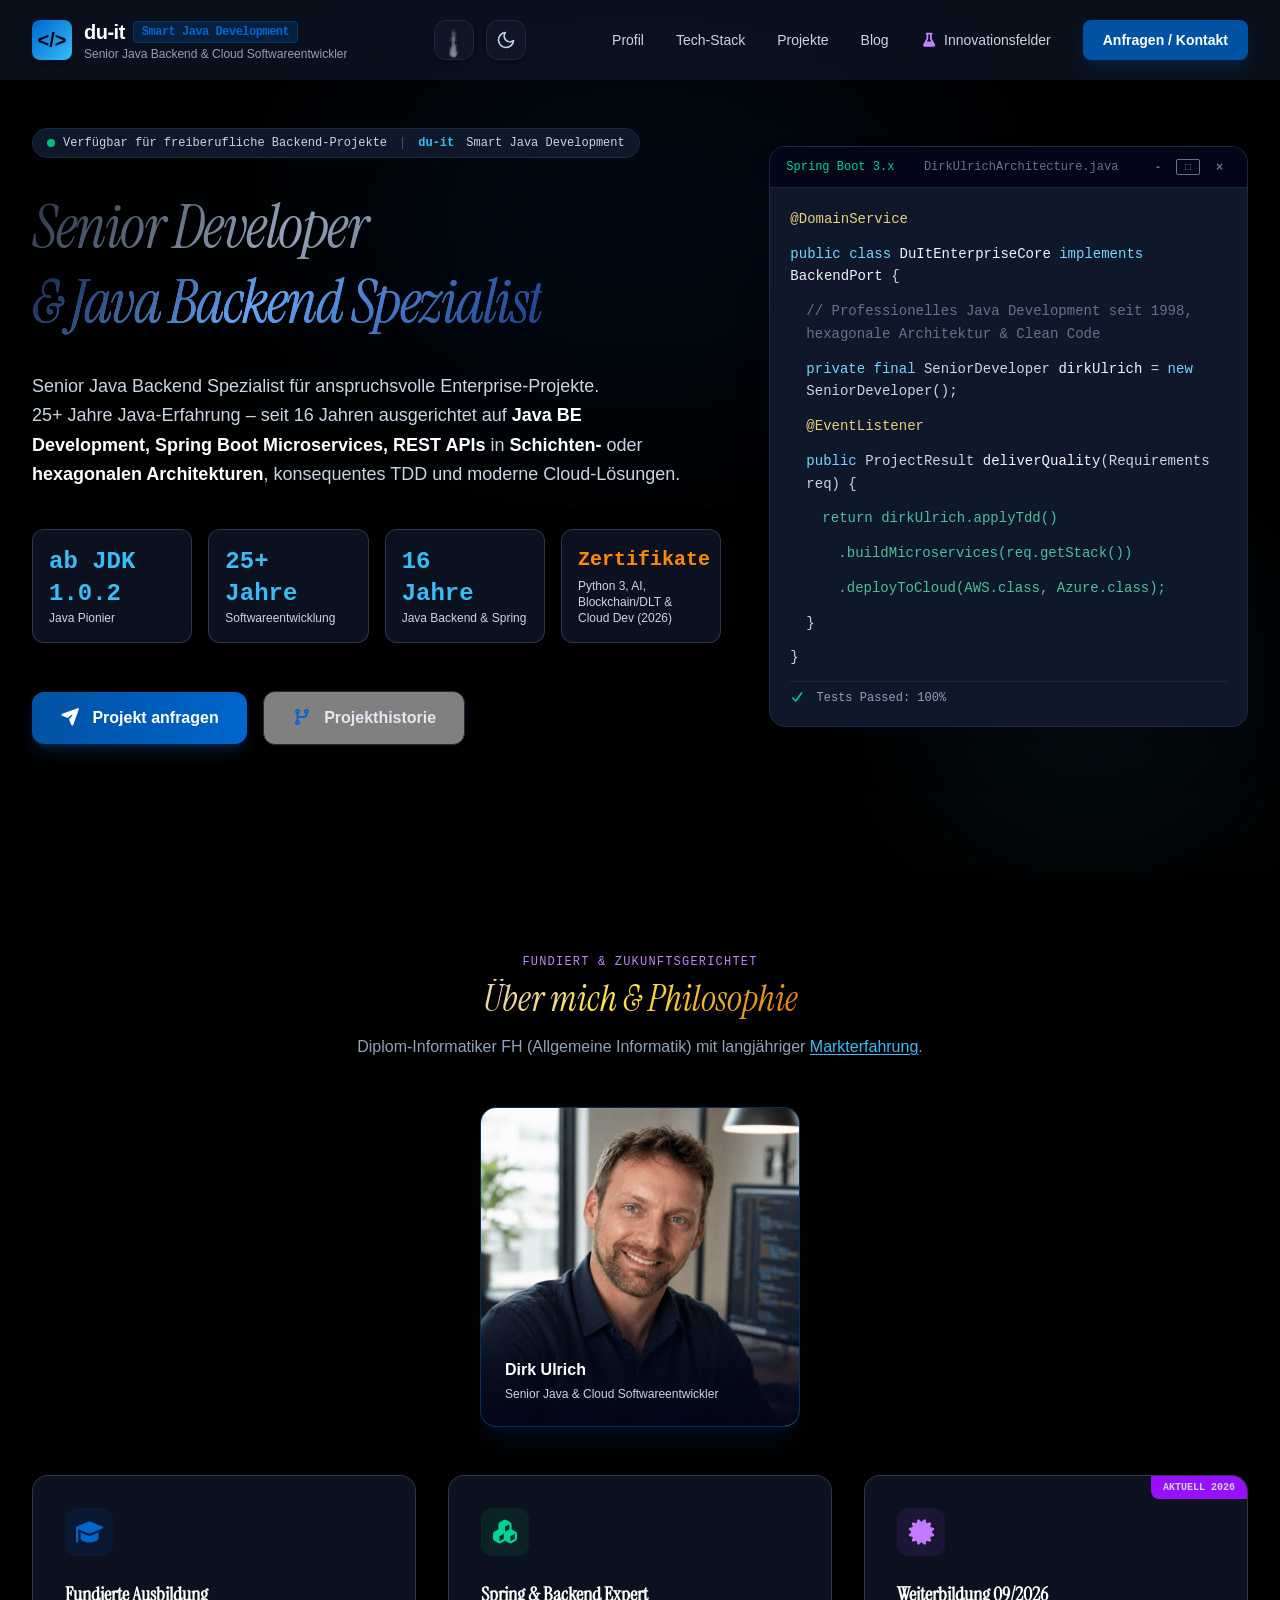
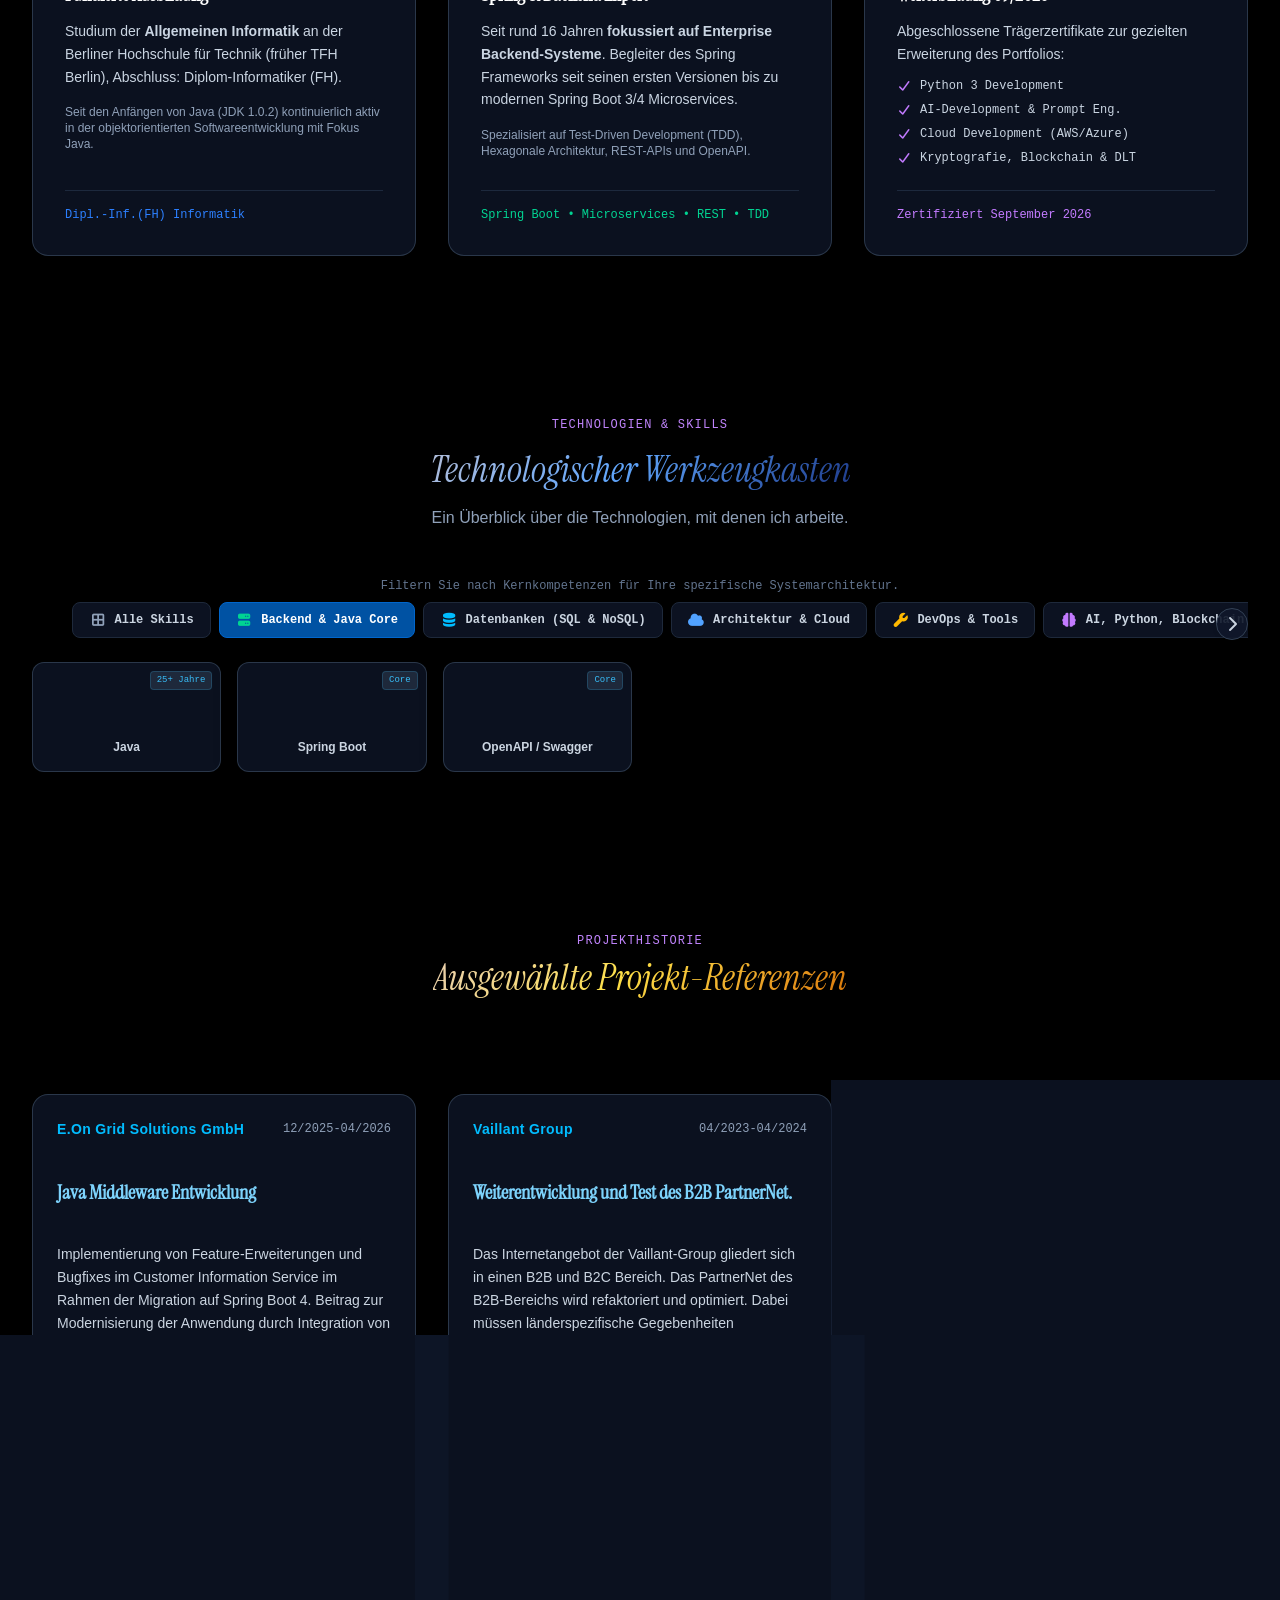
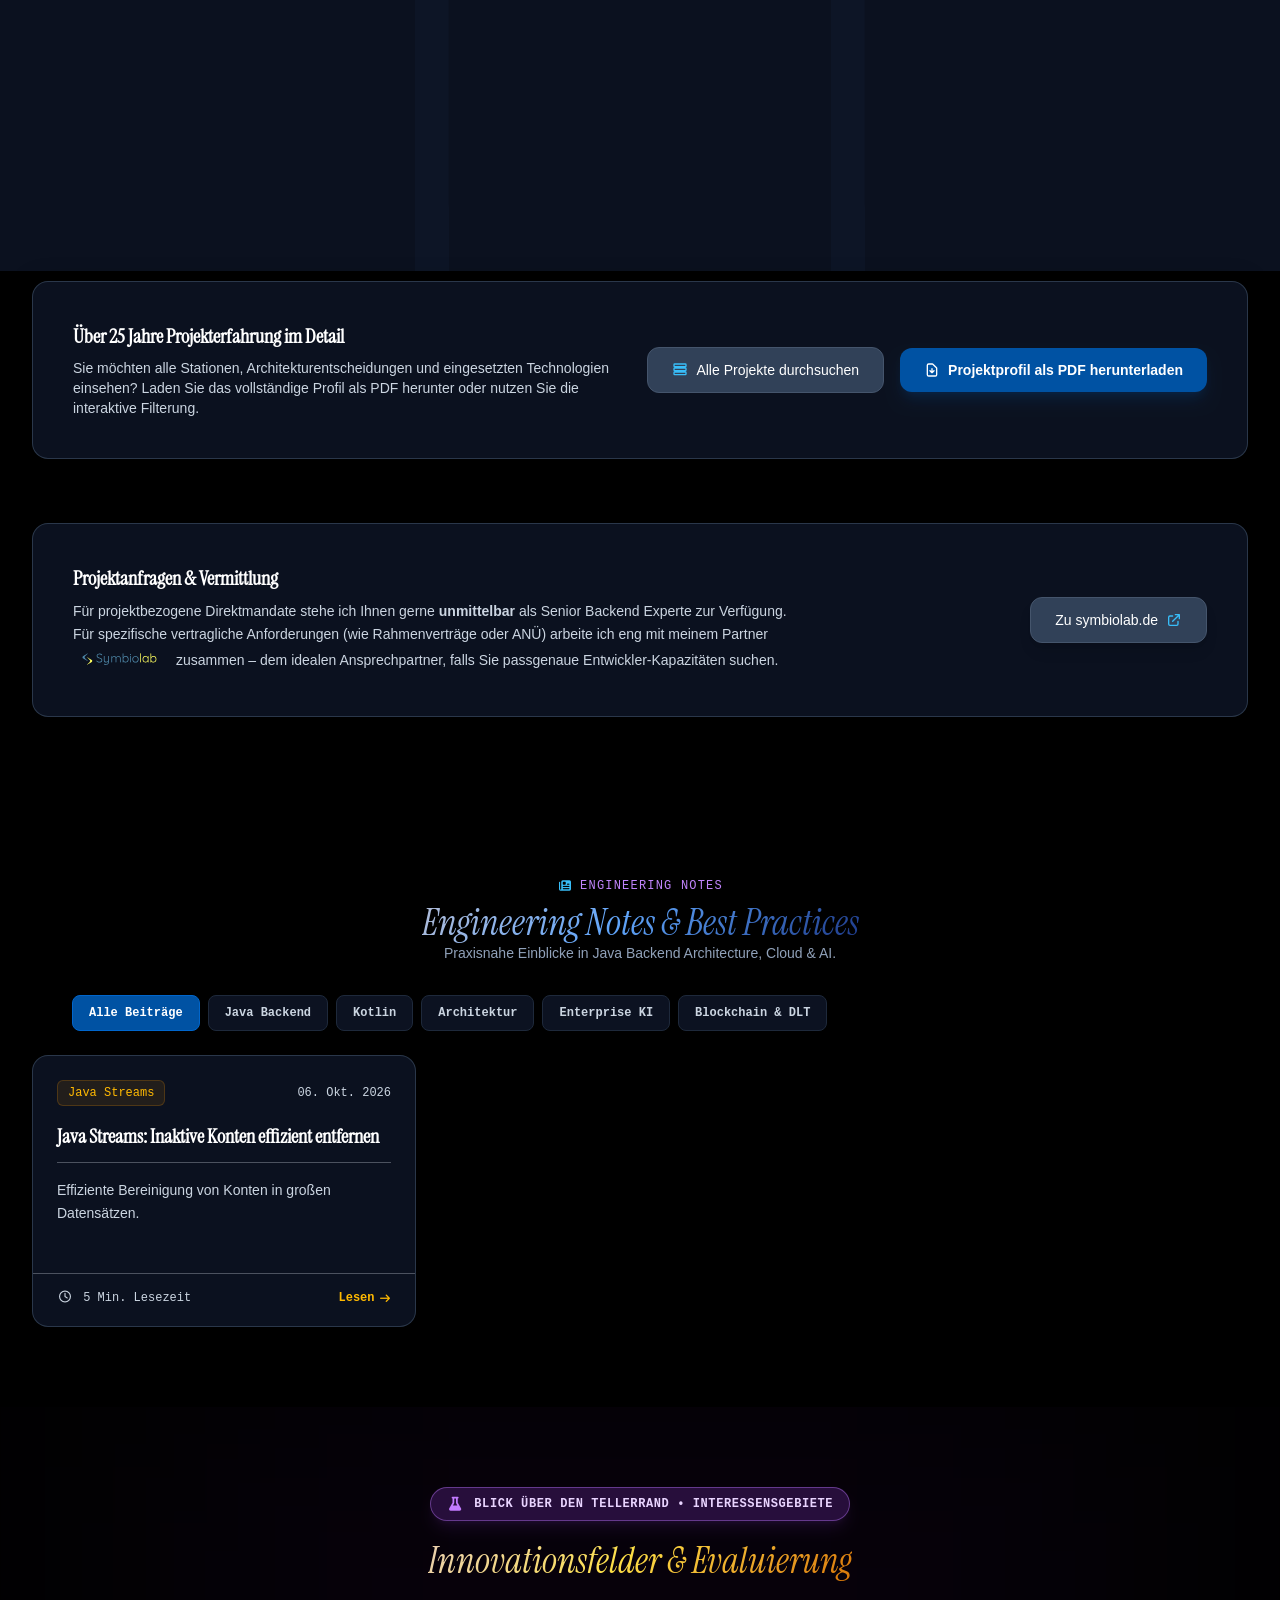
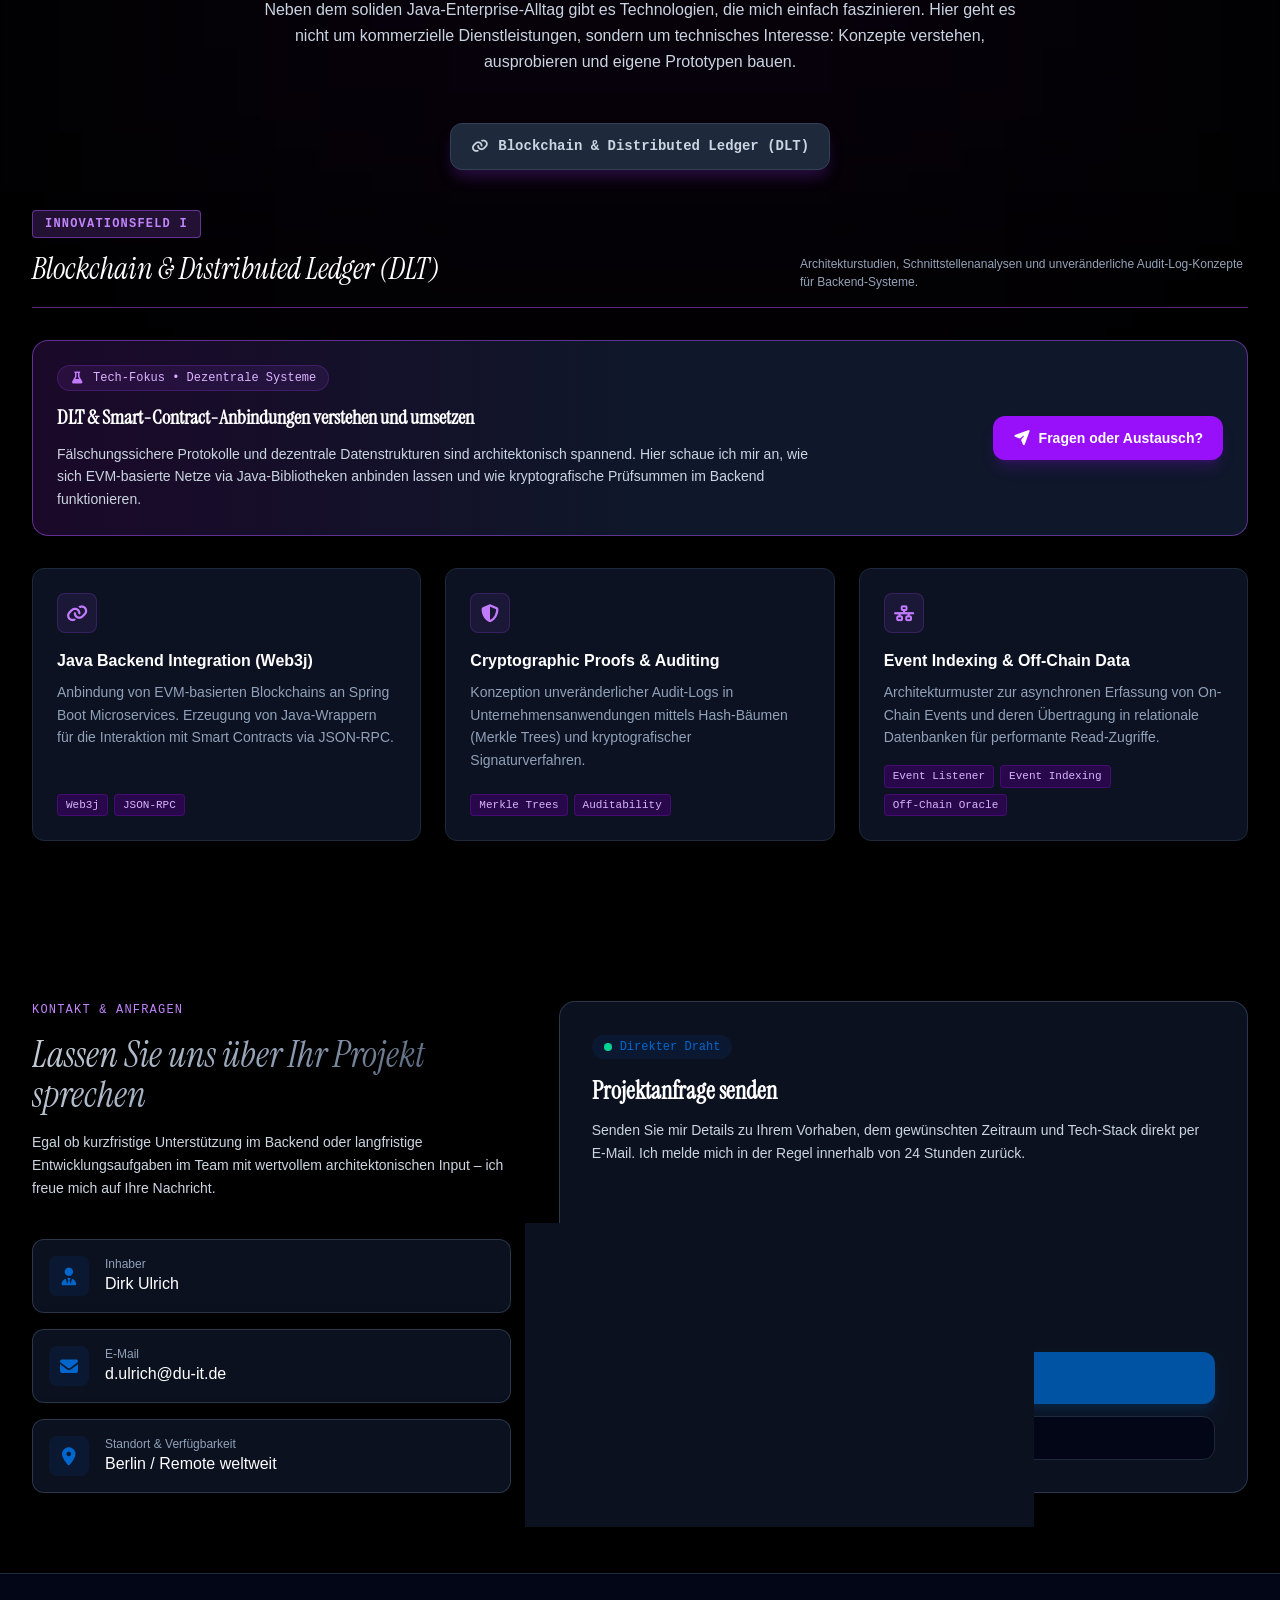
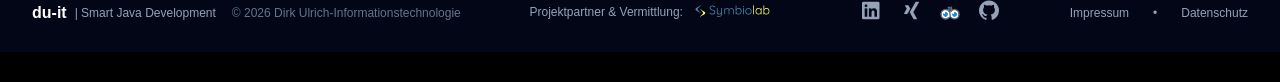
==== index.html @ a1057f53 "Deploy from GitHub Actions" ====
<!DOCTYPE html>
<html lang="de" class="scroll-smooth">
<head>
    <meta charset="UTF-8">
    <meta name="viewport" content="width=device-width, initial-scale=1.0">
    <!-- Primary Meta Tags -->
    <title>du-it | Smart Java Development – Dirk Ulrich – Senior Java Backend & Cloud Softwareentwickler</title>
    <meta name="description" content="Freiberuflicher Senior Softwareentwickler für Java, Spring Boot, Microservices, Hexagonale Architektur, Docker & AWS/Azure. Über 25 Jahre Enterprise-Erfahrung.">
    <meta name="keywords" content="Java Entwickler, Spring Boot Freelancer, Microservices, REST API, Hexagonale Architektur, AWS, Azure, Python, Prompt Engineering">
    <meta name="author" content="Dirk Ulrich">
    <meta name="robots" content="index, follow">
    <link rel="canonical" href="https://www.du-it.de/">
    <meta name="theme-color" content="#0f172a">

    <!-- Regional & Geo Meta Tags -->
    <meta name="geo.region" content="DE-BE">
    <meta name="geo.placename" content="Berlin">

    <!-- Open Graph / LinkedIn / Xing Preview -->
    <meta property="og:type" content="website">
    <meta property="og:site_name" content="du-it Dirk Ulrich-Informationstechnologie">
    <meta property="og:locale" content="de_DE">
    <meta property="og:title" content="du-it | Dirk Ulrich – Java & Cloud Backend Architecture">
    <meta property="og:description" content="Senior Freelance Software Developer (Java, Spring Boot, Microservices, Cloud Architecture).">
    <meta property="og:url" content="https://www.du-it.de">
    <meta property="og:image" content="https://www.du-it.de/assets/og-preview.png">

    <!-- Twitter Card Meta Tags -->
    <meta name="twitter:card" content="summary_large_image">
    <meta name="twitter:title" content="du-it | Smart Java Development – Dirk Ulrich – Senior Java Backend & Cloud Softwareentwickler">
    <meta name="twitter:description" content="Freiberuflicher Senior Softwareentwickler für Java, Spring Boot, Microservices, Hexagonale Architektur, Docker & AWS/Azure. Über 25 Jahre Enterprise-Erfahrung.">
    <meta name="twitter:image" content="https://www.du-it.de/assets/og-preview.png">

    <!-- Modernes SVG-Favicon (skaliert verlustfrei auf allen High-End-Displays) -->
    <link rel="icon" href="./assets/du-it_code-block_favicon.svg" type="image/svg+xml">

    <!-- Fallback für Apple iOS / Home Screen -->
    <link rel="apple-touch-icon" href="./assets/du-it_code-block_apple-touch-icon.svg">

    <!-- Lokale Icon-Bibliotheken (100% lokal / DSGVO-konform) -->
    <link rel="stylesheet" href="./css/devicon.min.css">
    <!--    <link rel="stylesheet" href="./css/fontawesome.min.css">-->
    <link rel="stylesheet" href="./css/all.min.css">
    <link rel="stylesheet" href="./css/tabler-icons.min.css">

    <!-- Tailwind CSS (Inkl. lokaler @font-face Einbindung) -->
    <link rel="stylesheet" href="./css/tailwind.css">

    <!-- Lokale Einstellungen und Fonts -->
    <link rel="stylesheet" href="./css/main.css">

    <!-- SEO Schema -->
    <script type="application/ld+json">
        {
            "@context": "https://schema.org",
            "@type": "ProfessionalService",
            "name": "du-it Dirk Ulrich-Informationstechnologie",
            "url": "https://www.du-it.de",
            "logo": "https://www.du-it.de/assets/logo.png",
            "image": "https://www.du-it.de/assets/dirk-ulrich-profile-2.png",
            "description": "Freiberufliche Softwareentwicklung, Java Backend Enterprise Solutions, Spring Boot, Microservices & Cloud Development.",
            "address": {
                "@type": "PostalAddress",
                "addressLocality": "Berlin",
                "addressCountry": "DE"
            },
            "areaServed": ["DE", "AT", "CH", "Remote"],
            "priceRange": "$$$",
            "founder": {
                "@type": "Person",
                "name": "Dirk Ulrich",
                "jobTitle": "Diplom-Informatiker (FH) / Senior Java Freelancer",
                "alumniOf": "Berliner Hochschule für Technik (BHT)",
                "sameAs": [
                    "https://www.linkedin.com/in/du-it-dirk-ulrich/",
                    "https://www.xing.com/profile/Dirk_Ulrich/web_profiles",
                    "https://github.com/du-it"
                ]
            },
            "knowsAbout": [
                "Java", "Spring Boot", "Microservices", "REST API", "TDD",
                "Hexagonal Architecture", "Docker", "AWS", "Azure", "Python", "Cloud Development",
                "Blockchain & DLT", "Prompt Engineering"
            ]
        }
    </script>
    <script src="./js/theme-loader.js"></script>
    <script type="module" src="./js/app.js"></script>
</head>

<!--<body class="bg-slate-50 text-slate-900 dark:bg-black dark:text-slate-100 min-h-screen selection:bg-brand-500 selection:text-white flex flex-col justify-between">-->
<body class="text-slate-900 dark:text-slate-100 min-h-screen selection:bg-brand-500 selection:text-white flex flex-col justify-between">
<!-- Globaler Smoke-Canvas als durchgehender Hintergrund für die gesamte Seite -->
<canvas id="smoke-canvas" class="fixed inset-0 w-full h-full pointer-events-auto z-0"></canvas>
<!-- Header / Navigation -->
<header id="main-header" class="fixed top-0 left-0 right-0 z-50 glass transition-all duration-300"></header>

<main class="flex-grow">
    <!-- Hero Section -->
    <section id="hero" class="relative py-20 lg:py-32 overflow-hidden bg-transparent">
        <!-- Background Glow Elements -->
        <div class="absolute top-1/4 left-1/2 -translate-x-1/2 -translate-y-1/2 w-[600px] h-[350px] bg-brand-500/10 blur-[120px] rounded-full pointer-events-none"></div>
        <div class="absolute bottom-10 right-10 w-[300px] h-[300px] bg-brand-accent/10 blur-[100px] rounded-full pointer-events-none"></div>

        <div class="max-w-7xl mx-auto px-4 sm:px-6 lg:px-8 relative z-10">
            <div class="grid lg:grid-cols-12 gap-12 items-center">

                <!-- Hero Content -->
                <div class="lg:col-span-7 space-y-8 text-center lg:text-left">
                    <div class="card-surface inline-flex flex-wrap items-center gap-3 px-3.5 py-1.5 rounded-full dark:bg-slate-900 border border-slate-200 dark:border-slate-800 text-xs font-mono shadow-sm dark:shadow-none">
                        <div class="flex items-center gap-2 text-slate-700 dark:text-slate-300">
                            <!-- Availability -->
                            <span id="availability-dot" class="w-2 h-2 rounded-full"></span>
                            <div id="availability-text"></div>
                        </div>
                        <span class="text-slate-400 dark:text-slate-600">|</span>
                        <span class="text-brand-600 dark:text-brand-400 font-bold">du-it</span>
                        <span class="text-slate-700 dark:text-slate-300">Smart Java Development</span>
                    </div>

                    <h1 class="italic text-4xl sm:text-5xl lg:text-6xl font-normal tracking-tight leading-tight text-slate-900 text-gradient-silver">
                        Senior Developer <br>
                        <span class="text-gradient-brand">& Java Backend Spezialist</span>
                    </h1>

                    <p class="text-lg text-slate-600 dark:text-slate-300 leading-relaxed max-w-2xl mx-auto lg:mx-0 text-left">
                        Senior Java Backend Spezialist für anspruchsvolle Enterprise-Projekte.<br/> 25+ Jahre Java-Erfahrung – seit <span class="experience-years">15</span> Jahren ausgerichtet auf <strong class="text-slate-900 dark:text-white font-semibold">Java BE Development, Spring Boot Microservices, REST APIs</strong> in <strong class="text-slate-900 dark:text-white font-semibold">Schichten-</strong> oder <strong class="text-slate-900 dark:text-white font-semibold">hexagonalen Architekturen</strong>, konsequentes TDD und moderne Cloud-Lösungen.
                    </p>

                    <!-- Key Metrics Grid -->
                    <div class="grid grid-cols-2 sm:grid-cols-4 gap-4 pt-2">
                        <div class="card-surface p-4 rounded-xl">
                            <div class="text-2xl font-bold text-brand-600 dark:text-brand-400 font-mono">ab JDK 1.0.2</div>
                            <div class="text-xs card-surface-muted">Java Pionier</div>
                        </div>
                        <div class="card-surface p-4 rounded-xl">
                            <div class="text-2xl font-bold text-brand-600 dark:text-brand-400 font-mono">25+ Jahre</div>
                            <div class="text-xs card-surface-muted">Softwareentwicklung</div>
                        </div>
                        <div class="card-surface p-4 rounded-xl">
                            <div class="text-2xl font-bold text-brand-600 dark:text-brand-400 font-mono"><div class="experience-years">15</div> Jahre</div>
                            <div class="text-xs card-surface-muted">Java Backend & Spring</div>
                        </div>
                        <div class="card-surface p-4 rounded-xl flex flex-col justify-between">
                            <div class="text-xl font-bold text-orange-500 dark:text-orange-400 font-mono">Zertifikate</div>
                            <div class="text-xs card-surface-muted">Python 3, AI, Blockchain/DLT & Cloud Dev (2026)</div>
                        </div>
                    </div>
                    <!-- CTA Buttons -->
                    <div class="flex flex-wrap items-center justify-center lg:justify-start gap-4 pt-4">
                        <a href="#contact" class="px-7 py-3.5 rounded-xl bg-gradient-to-r from-brand-600 to-brand-500 hover:from-brand-500 hover:to-brand-600 text-white font-bold shadow-lg shadow-brand-500/25 transition-all hover:-translate-y-0.5">
                            <i class="fa-solid fa-paper-plane mr-2"></i> Projekt anfragen
                        </a>
                        <a href="#projects" class="px-7 py-3.5 rounded-xl bg-white/50 hover:bg-slate-100 dark:hover:bg-slate-800 text-slate-800 dark:text-slate-200 font-semibold border border-slate-200 dark:border-slate-800 transition-all hover:-translate-y-0.5 shadow-sm dark:shadow-none">
                            <i class="fa-solid fa-code-branch mr-2 text-brand-600 dark:text-brand-500"></i> Projekthistorie
                        </a>
                    </div>
                </div>

                <!-- Code / Terminal Card Representation -->
                <div class="lg:col-span-5">
                    <div class="rounded-2xl bg-slate-900 overflow-hidden glow-effect glow-orange">
                        <!-- Terminal Header -->
                        <div class="bg-slate-950 px-4 py-3 border-b border-slate-800 flex items-center justify-between">

                            <!-- Linke Seite: Mac Dots ODER leer auf Windows -->
                            <div id="window-controls-left" class="flex items-center space-x-2">
                                <div class="w-3 h-3 rounded-full bg-rose-500 cursor-pointer transition-all duration-200 hover:brightness-75 hover:shadow-[0_0_8px_rgba(244,63,94,0.6)]"></div>
                                <div class="w-3 h-3 rounded-full bg-amber-500 cursor-pointer transition-all duration-200 hover:brightness-75 hover:shadow-[0_0_8px_rgba(245,158,11,0.6)]"></div>
                                <div class="w-3 h-3 rounded-full bg-emerald-500 cursor-pointer transition-all duration-200 hover:brightness-75 hover:shadow-[0_0_8px_rgba(16,185,129,0.6)]"></div>
                            </div>

                            <!-- Mitte: Titel -->
                            <div class="text-xs font-mono text-slate-500">DirkUlrichArchitecture.java</div>

                            <!-- Rechte Seite: Spring Boot 3.x ODER Windows Buttons -->
                            <div id="window-controls-right" class="text-xs font-mono text-emerald-400">
                                Spring Boot 3.x
                            </div>
                        </div>

                        <!-- Terminal Body Java Code-->
                        <div class="p-5 font-mono text-xs sm:text-sm text-slate-300 space-y-3 overflow-x-auto leading-relaxed">
                            <p><span class="text-amber-200/90">@DomainService</span></p>
                            <p><span class="text-sky-300">public class</span> <span class="text-slate-100">DuItEnterpriseCore</span> <span class="text-sky-300">implements</span> <span class="text-slate-100">BackendPort</span> {</p>
                            <p class="pl-4 text-slate-500">// Professionelles Java Development seit 1998, hexagonale Architektur & Clean Code</p>
                            <p class="pl-4"><span class="text-sky-300">private final</span> SeniorDeveloper <span class="text-slate-100">dirkUlrich</span> = <span class="text-sky-300">new</span> SeniorDeveloper();</p>
                            <p class="pl-4"><span class="text-amber-200/90">@EventListener</span></p>
                            <p class="pl-4"><span class="text-sky-300">public</span> ProjectResult <span class="text-slate-100">deliverQuality</span>(Requirements req) {</p>
                            <p class="pl-8 text-emerald-300/80">return dirkUlrich.applyTdd()</p>
                            <p class="pl-12 text-emerald-300/80">.buildMicroservices(req.getStack())</p>
                            <p class="pl-12 text-emerald-300/80">.deployToCloud(AWS.class, Azure.class);</p>
                            <p class="pl-4">}</p>
                            <p>}</p>
                            <div class="pt-2 border-t border-slate-800 flex items-center justify-between text-xs text-slate-400">
                                <span><i class="fa-solid fa-check text-emerald-400 mr-1"></i> Tests Passed: 100%</span>
<!--                                <span class="text-brand-500">Zero Debt</span>-->
                            </div>
                        </div>
                    </div>
                </div>

            </div>
        </div>
    </section>

    <!-- ------------------------------------------------------------------------------------------------------- -->

    <!-- Profile / About Section -->
    <section id="about" class="py-20 bg-transparent">
        <div class="max-w-7xl mx-auto px-4 sm:px-6 lg:px-8">

            <!-- Überschrift -->
            <div class="text-center max-w-3xl mx-auto mb-12">
                <h2 class="section-eyebrow">Fundiert & Zukunftsgerichtet</h2>
                <h3 class="italic text-3xl sm:text-4xl font-normal text-gradient-warm">Über mich & Philosophie</h3>
                <p class="mt-4 text-slate-400">
                    Diplom-Informatiker FH (Allgemeine Informatik) mit langjähriger <a href="#projects" class="text-link"><span>Markterfahrung</span></a>.
                </p>
            </div>

            <!-- 1. Zentriertes Profilbild -->
            <div class="flex justify-center mb-12">
                <div class="w-full max-w-[320px] relative overflow-hidden rounded-2xl border border-brand-500/30 bg-slate-900 shadow-xl shadow-brand-500/10">
                    <img src="assets/dirk-ulrich-profile-2.png"
                         alt="Dirk Ulrich, Senior Java und Cloud Softwareentwickler"
                         class="w-full aspect-square object-cover object-top">
                    <div class="absolute inset-x-0 bottom-0 bg-gradient-to-t from-slate-950 via-slate-950/70 to-transparent px-6 pt-16 pb-6">
                        <p class="text-white font-bold">Dirk Ulrich</p>
                        <p class="text-xs text-slate-300 mt-1">Senior Java & Cloud Softwareentwickler</p>
                    </div>
                </div>
            </div>

            <!-- 2. Kachel-Grid darunter -->
            <div class="grid md:grid-cols-2 lg:grid-cols-3 gap-8 max-w-7xl mx-auto">

                <!-- Column 1: Academic & Background (BLAU) -->
               <div class="card-surface p-8 rounded-2xl glow-hover glow-blue transition-all duration-300 flex flex-col justify-between overflow-hidden">
                    <div>
                        <div class="w-12 h-12 rounded-xl bg-brand-500/10 text-brand-500 flex items-center justify-center text-2xl mb-6">
                            <i class="fa-solid fa-graduation-cap"></i>
                        </div>
                        <h4 class="text-xl font-bold font-bold text-slate-900 dark:text-white mb-3">Fundierte Ausbildung</h4>
                        <p class="text-sm text-slate-600 dark:text-slate-300 leading-relaxed mb-4">
                            Studium der <strong>Allgemeinen Informatik</strong> an der Berliner Hochschule für Technik (früher TFH Berlin), Abschluss: Diplom-Informatiker (FH).
                        </p>
                        <p class="text-xs text-slate-400">
                            Seit den Anfängen von Java (JDK 1.0.2) kontinuierlich aktiv in der objektorientierten Softwareentwicklung mit Fokus Java.
                        </p>
                    </div>
                    <div class="mt-6 pt-4 border-t border-slate-800 text-xs text-blue-500 font-mono">
                        Dipl.-Inf.(FH) Informatik
                    </div>
                </div>

                <!-- Column 2: Spring & Backend Focus -->
                <div class="card-surface p-8 rounded-2xl glow-hover glow-emerald transition-all duration-300 flex flex-col justify-between overflow-hidden">
                    <div>
                        <div class="w-12 h-12 rounded-xl bg-emerald-500/10 text-emerald-400 flex items-center justify-center text-2xl mb-6">
                            <i class="fa-solid fa-cubes"></i>
                        </div>
                        <h4 class="text-xl font-bold text-slate-900 dark:text-white mb-3">Spring & Backend Expert</h4>
                        <p class="text-sm text-slate-600 dark:text-slate-300 leading-relaxed mb-4">
                            Seit rund <span id="experience-years">15</span> Jahren <strong>fokussiert auf Enterprise Backend-Systeme</strong>. Begleiter des Spring Frameworks seit seinen ersten Versionen bis zu modernen Spring Boot 3/4 Microservices.
                            <script>
                                const startYear = 2010;
                                const currentYear = new Date().getFullYear();
                                const experienceSpan = document.getElementById('experience-years');

                                if (experienceSpan) {
                                    experienceSpan.textContent = currentYear - startYear;
                                }
                            </script>
                        </p>
                        <p class="text-xs text-slate-400">
                            Spezialisiert auf Test-Driven Development (TDD), Hexagonale Architektur, REST-APIs und OpenAPI.
                        </p>
                    </div>
                    <div class="mt-6 pt-4 border-t border-slate-800 text-xs text-emerald-400  font-mono">
                        Spring Boot • Microservices • REST • TDD
                    </div>
                </div>

                <!-- Column 3: Modern Certifications Sept 2026 (LILA/PURPLE) -->
                <div class="card-surface p-8 rounded-2xl glow-hover glow-purple transition-all duration-300 flex flex-col justify-between overflow-hidden">
                    <div class="absolute top-0 right-0 bg-purple-600 text-slate-300 text-[10px] font-bold px-3 py-1 rounded-bl-lg font-mono uppercase">
                        Aktuell 2026
                    </div>
                    <div>
                        <div class="w-12 h-12 rounded-xl bg-purple-500/10 text-purple-400 flex items-center justify-center text-2xl mb-6">
                            <i class="fa-solid fa-certificate"></i>
                        </div>
                        <h4 class="text-xl font-bold font-bold text-slate-900 dark:text-white mb-3">Weiterbildung 09/2026</h4>
                        <p class="text-sm text-slate-600 dark:text-slate-300 leading-relaxed mb-3">
                            Abgeschlossene Trägerzertifikate zur gezielten Erweiterung des Portfolios:
                        </p>
                        <ul class="text-xs text-slate-600 dark:text-slate-300 space-y-2 font-mono">
                            <li class="flex items-center gap-2"><i class="fa-solid fa-check text-purple-400"></i> Python 3 Development</li>
                            <li class="flex items-center gap-2"><i class="fa-solid fa-check text-purple-400"></i> AI-Development & Prompt Eng.</li>
                            <li class="flex items-center gap-2"><i class="fa-solid fa-check text-purple-400"></i> Cloud Development (AWS/Azure)</li>
                            <li class="flex items-center gap-2"><i class="fa-solid fa-check text-purple-400"></i> Kryptografie, Blockchain & DLT</li>
                        </ul>
                    </div>
                    <div class="mt-6 pt-4 border-t border-slate-800 text-xs text-purple-400 font-mono">
                        Zertifiziert September 2026
                    </div>
                </div>

            </div>

        </div>
    </section>

    <!-- ------------------------------------------------------------------------------------------------------- -->

    <!-- Skills / Tech Stack Section -->
    <section id="tech-stack" class="py-20 bg-transparent">
        <div class="max-w-7xl mx-auto px-4 sm:px-6 lg:px-8">

            <div class="text-center max-w-3xl mx-auto mb-12">
                <h2 class="section-eyebrow">Technologien & Skills</h2>
                <h3 class="italic text-3xl sm:text-4xl font-normal text-gradient-brand mt-2">Technologischer Werkzeugkasten</h3>
                <p class="mt-4 text-slate-400">Ein Überblick über die Technologien, mit denen ich arbeite.</p>
            </div>

            <p class="text-center text-xs font-mono text-slate-500">
                Filtern Sie nach Kernkompetenzen für Ihre spezifische Systemarchitektur.
            </p>

            <!-- Skill Category Filter mit Pfeilen -->
            <div class="relative w-full mb-4 mt-2">
                <button class="btn-filter-nav btn-filter-nav-left" onclick="document.getElementById('skill-filters').scrollBy({left: -200, behavior: 'smooth'})">
                    <i class="fa-solid fa-chevron-left"></i>
                </button>
                <div class="w-full flex flex-nowrap overflow-x-auto gap-2 pb-2 px-10 no-scrollbar" id="skill-filters">
                    <!-- Populated dynamically via TechStackController -->
                </div>
                <button class="btn-filter-nav btn-filter-nav-right" onclick="document.getElementById('skill-filters').scrollBy({left: 200, behavior: 'smooth'})">
                    <i class="fa-solid fa-chevron-right"></i>
                </button>
            </div>

            <!-- Skill Cards Grid -->
            <div class="grid grid-cols-2 sm:grid-cols-3 md:grid-cols-4 lg:grid-cols-6 gap-4" id="skill-grid">
                <!-- Populated dynamically via TechStackController -->
            </div>

        </div>
    </section>

    <!-- ------------------------------------------------------------------------------------------------------- -->

    <!-- Projects Section (REST API ready structure) -->
    <section id="projects" class="py-20 bg-transparent">
        <div class="max-w-7xl mx-auto px-4 sm:px-6 lg:px-8">

            <div class="flex flex-col md:flex-row md:items-end justify-between mb-12">
                <div class="text-center max-w-3xl mx-auto mb-12">
                    <h2 class="section-eyebrow">Projekthistorie</h2>
                    <h3 class="italic text-3xl sm:text-4xl font-normal text-gradient-warm">Ausgewählte Projekt-Referenzen</h3>
                    <!--                        <p class="text-xs text-slate-400 font-mono mt-3 flex items-center justify-center gap-2">
                                                <span class="w-2 h-2 rounded-full bg-emerald-400"></span>
                                                Vorbereitet für dynamisches Spring Boot Backend Rendering
                                            </p>-->
                </div>
            </div>

            <!-- Projects Grid Container -->
            <div class="grid md:grid-cols-2 lg:grid-cols-3 gap-8" id="projects-container">
                <!-- Populated dynamically via ES6 ProjectService -->
            </div><!-- Call-to-Action Banner (Projekthistorie & Download) -->

            <div class="mt-16 card-surface rounded-2xl p-8 md:p-10 flex flex-col md:flex-row items-center justify-between gap-6">
                <div class="space-y-2 text-center md:text-left">
                    <h4 class="text-xl font-bold text-slate-900 dark:text-white">Über 25 Jahre Projekterfahrung im Detail</h4>
                    <p class="card-surface-muted text-sm max-w-2xl">
                        Sie möchten alle Stationen, Architekturentscheidungen und eingesetzten Technologien einsehen?
                        Laden Sie das vollständige Profil als PDF herunter oder nutzen Sie die interaktive Filterung.
                    </p>
                </div>
                <div class="flex flex-col sm:flex-row items-center gap-4 w-full md:w-auto shrink-0">
                    <button id="btn-open-project-modal" class="w-full sm:w-auto px-6 py-3 rounded-xl bg-slate-700 hover:bg-slate-600 text-white font-medium text-sm transition-all border border-slate-600 flex items-center justify-center gap-2 cursor-pointer">
                        <svg class="w-4 h-4 text-brand-400" fill="none" stroke="currentColor" viewBox="0 0 24 24"><path stroke-linecap="round" stroke-linejoin="round" stroke-width="2" d="M3 4a1 1 0 011-1h16a1 1 0 011 1v2a1 1 0 01-1 1H4a1 1 0 01-1-1V4zM3 10a1 1 0 011-1h16a1 1 0 011 1v2a1 1 0 01-1 1H4a1 1 0 01-1-1v-2zM3 16a1 1 0 011-1h16a1 1 0 011 1v2a1 1 0 01-1 1H4a1 1 0 01-1-1v-2z"></path></svg>
                        Alle Projekte durchsuchen
                    </button>
                    <a href="./assets/Projekthistorie.pdf" download class="w-full sm:w-auto px-6 py-3 rounded-xl bg-brand-600 hover:bg-brand-500 text-white font-medium text-sm transition-all flex items-center justify-center gap-2 shadow-lg shadow-brand-600/20 font-semibold">
                        <svg class="w-4 h-4" fill="none" stroke="currentColor" viewBox="0 0 24 24"><path stroke-linecap="round" stroke-linejoin="round" stroke-width="2" d="M12 10v6m0 0l-3-3m3 3l3-3m2 8H7a2 2 0 01-2-2V5a2 2 0 012-2h5.586a1 1 0 01.707.293l5.414 5.414a1 1 0 01.293.707V19a2 2 0 01-2 2z"></path></svg>
                        Projektprofil als PDF herunterladen
                    </a>
                </div>
            </div>

            <div class="mt-16 card-surface rounded-2xl p-8 md:p-10 flex flex-col md:flex-row items-center justify-between gap-6">
                <div class="space-y-2 text-center md:text-left">
                    <h4 class="text-xl font-bold text-slate-900 dark:text-white flex items-center justify-center md:justify-start gap-2">
                        Projektanfragen &amp; Vermittlung
                    </h4>
                    <p class="card-surface-muted text-sm max-w-3xl leading-relaxed">
                        Für projektbezogene Direktmandate stehe ich Ihnen gerne <strong>unmittelbar</strong> als Senior Backend Experte zur Verfügung.<br/>
                        Für spezifische vertragliche Anforderungen (wie Rahmenverträge oder ANÜ) arbeite ich eng mit meinem Partner
                        <a href="https://symbiolab.de/" target="_blank" rel="noopener noreferrer" class="inline-block px-1.5 py-0.5 rounded bg-transparent hover:bg-white border border-transparent hover:border-slate-200 transition-all duration-200 align-baseline">
                            <img src="assets/logo.symbiolab.svg" alt="symbiolab.de" class="h-6 w-auto inline relative top-[2px] brightness-100 dark:brightness-150">
                        </a>zusammen – dem idealen Ansprechpartner, falls Sie passgenaue Entwickler-Kapazitäten suchen.

                    </p>
                </div>
                <div class="shrink-0 w-full md:w-auto flex justify-center">
                    <a href="https://symbiolab.de/" target="_blank" rel="noopener noreferrer" class="w-full sm:w-auto px-6 py-3 rounded-xl bg-slate-700 hover:bg-slate-600 text-white font-medium text-sm transition-all border border-slate-600 flex items-center justify-center gap-2 shadow-lg">
                        Zu symbiolab.de
                        <svg class="w-4 h-4 text-brand-400" fill="none" stroke="currentColor" viewBox="0 0 24 24"><path stroke-linecap="round" stroke-linejoin="round" stroke-width="2" d="M10 6H6a2 2 0 00-2 2v10a2 2 0 002 2h10a2 2 0 002-2v-4M14 4h6m0 0v6m0-6L10 14"></path></svg>
                    </a>
                </div>
            </div>

        </div>
    </section>

    <!-- ------------------------------------------------------------------------------------------------------- -->

    <!-- Blog Section -->
    <section id="blog" class="py-20 max-w-7xl mx-auto px-4 sm:px-6 lg:px-8 bg-transparent">
        <div class="flex items-center justify-center gap-2 mb-2">
            <i class="fa-solid fa-newspaper text-brand-600 dark:text-brand-400 text-xs"></i>
            <h2 class="section-eyebrow mb-0">Engineering Notes</h2>
        </div>

        <div class="text-center mb-8">
            <h3 class="italic text-3xl sm:text-4xl font-normal text-gradient-brand">Engineering Notes & Best Practices</h3>
            <p class="text-slate-400 text-sm">Praxisnahe Einblicke in Java Backend Architecture, Cloud & AI.</p>
        </div>

        <!-- Blog Category Filter mit Pfeilen -->
        <div class="relative w-full mb-4 mt-2">
            <button class="btn-filter-nav btn-filter-nav-left" onclick="document.getElementById('blog-filters').scrollBy({left: -200, behavior: 'smooth'})">
                <i class="fa-solid fa-chevron-left"></i>
            </button>
            <div class="w-full flex flex-nowrap overflow-x-auto gap-2 pb-2 px-10 no-scrollbar" id="blog-filters">
                <!-- Populated dynamically via BlogController -->
            </div>
            <button class="btn-filter-nav btn-filter-nav-right" onclick="document.getElementById('blog-filters').scrollBy({left: 200, behavior: 'smooth'})">
                <i class="fa-solid fa-chevron-right"></i>
            </button>
        </div>

        <!-- Dynamischer Container für max 3 Kacheln -->
        <div class="grid md:grid-cols-2 lg:grid-cols-3 gap-8" id="blog-grid"></div>

        <!-- Dynamischer Button für "Alle Beiträge" -->
        <div id="more-posts-container" class="hidden text-center mt-12">
            <a href="./blog/archive.html" class="inline-flex items-center gap-2 px-6 py-3 rounded-xl bg-slate-800 text-slate-200 hover:bg-slate-700 hover:text-white font-mono text-sm transition-colors border border-slate-700">
                <span>Alle Beiträge anzeigen</span>
                <i class="fa-solid fa-arrow-right text-xs"></i>
            </a>
        </div>
    </section>

    <!-- ------------------------------------------------------------------------------------------------------- -->

    <!-- Innovations & Prototyping Section (KI & DLT) -->
    <section id="innovation" class="py-20 relative overflow-hidden bg-transparent">
        <!-- Subtiler Hintergrund-Glow (Nur im Dark Mode aktiv) -->
        <div class="absolute top-0 left-1/2 -translate-x-1/2 w-3/4 h-96 hidden dark:block bg-purple-900/10 blur-[140px] pointer-events-none"></div>

        <div class="max-w-7xl mx-auto px-4 sm:px-6 lg:px-8 relative z-10 space-y-12">
            <!-- SEO-relevanter Header -->
            <div class="text-center max-w-3xl mx-auto">
                <!-- Korrigiertes Badge: Im Day Mode dunkler Text, im Dark Mode hell -->
                <div class="inline-flex items-center gap-2.5 px-4 py-2 rounded-full bg-purple-500/10 dark:bg-purple-500/20 border border-purple-400/40 text-purple-800 dark:text-purple-200 text-xs font-mono font-semibold uppercase tracking-wider shadow-sm dark:shadow-lg dark:shadow-purple-500/10 mb-5">
                    <i class="fa-solid fa-flask text-purple-600 dark:text-purple-400 text-sm"></i>
                    <span>Blick über den Tellerrand • Interessensgebiete</span>
                </div>

<!--                <h2 class="text-3xl sm:text-4xl lg:text-5xl font-extrabold tracking-tight text-slate-900 dark:text-white text-gradient-warm">-->
                <h2 class="italic text-3xl sm:text-4xl font-normal text-gradient-warm">
                    Innovationsfelder & Evaluierung
                </h2>

                <p class="mt-4 text-slate-600 dark:text-slate-300 text-sm sm:text-base leading-relaxed">
                    Neben dem soliden Java-Enterprise-Alltag gibt es Technologien, die mich einfach faszinieren. Hier geht es nicht um kommerzielle Dienstleistungen, sondern um technisches Interesse: Konzepte verstehen, ausprobieren und eigene Prototypen bauen.
                </p>
            </div>

            <!-- Dynamischer Container für reine Tabs, Banners & Cards -->
            <div id="innovations-container">
                <!-- Wird zur Laufzeit via InnovationsController befüllt -->
            </div>
        </div>
    </section>

    <!-- ------------------------------------------------------------------------------------------------------- -->

    <!-- Contact Section -->
    <section id="contact" class="py-20 relative bg-transparent">
        <div class="max-w-7xl mx-auto px-4 sm:px-6 lg:px-8">

            <div class="grid lg:grid-cols-12 gap-8 lg:gap-12 items-stretch">

                <!-- Contact Info (5 von 12 Spalten) -->
                <div class="lg:col-span-5 space-y-6 flex flex-col justify-between">
                    <div>
                        <h2 class="section-eyebrow">Kontakt & Anfragen</h2>
                        <h3 class="italic text-3xl sm:text-4xl font-normal text-gradient-silver mt-2">Lassen Sie uns über Ihr Projekt sprechen</h3>
                        <p class="card-surface-muted text-sm leading-relaxed mt-4">
                            Egal ob kurzfristige Unterstützung im Backend oder langfristige Entwicklungsaufgaben im Team mit wertvollem architektonischen Input – ich freue mich auf Ihre Nachricht.
                        </p>
                    </div>

                    <div class="space-y-4 pt-4">
                        <!-- Inhaber Karte -->
                        <div class="card-surface flex items-center gap-4 p-4 rounded-xl">
                            <div class="w-10 h-10 rounded-lg bg-brand-500/10 text-brand-500 flex items-center justify-center text-lg shrink-0">
                                <i class="fa-solid fa-user-tie"></i>
                            </div>
                            <div>
                                <div class="text-xs text-slate-400">Inhaber</div>
                                <div class="font-medium text-slate-900 dark:text-white">Dirk Ulrich</div>
                            </div>
                        </div>

                        <!-- E-Mail Karte -->
                        <div class="card-surface flex items-center gap-4 p-4 rounded-xl">
                            <div class="w-10 h-10 rounded-lg bg-brand-500/10 text-brand-500 flex items-center justify-center text-lg shrink-0">
                                <i class="fa-solid fa-envelope"></i>
                            </div>
                            <div class="overflow-hidden">
                                <div class="text-xs text-slate-400">E-Mail</div>
                                <a href="mailto:d.ulrich@du-it.de" class="font-medium  text-slate-900 dark:text-white hover:text-brand-500 transition-colors truncate block">
                                    d.ulrich@du-it.de
                                </a>
                            </div>
                        </div>

                        <!-- Standort Karte -->
                        <div class="card-surface flex items-center gap-4 p-4 rounded-xl">
                            <div class="w-10 h-10 rounded-lg bg-brand-500/10 text-brand-500 flex items-center justify-center text-lg shrink-0">
                                <i class="fa-solid fa-location-dot"></i>
                            </div>
                            <div>
                                <div class="text-xs text-slate-400">Standort & Verfügbarkeit</div>
                                <div class="font-medium text-slate-900 dark:text-white">Berlin / Remote weltweit</div>
                            </div>
                        </div>
                    </div>
                </div>

                <!-- Contact CTA Card (7 von 12 Spalten) -->
                <div class="lg:col-span-7 card-surface p-8 rounded-2xl space-y-6 flex flex-col justify-between min-w-0">
                    <div>
                    <span class="inline-flex items-center gap-2 px-3 py-1 rounded-full bg-brand-500/10 text-brand-500 font-mono text-xs mb-4">
                        <span class="w-2 h-2 rounded-full bg-emerald-400 animate-pulse"></span>
                        Direkter Draht
                    </span>
                        <h4 class="text-2xl font-bold text-slate-900 dark:text-white mb-3">Projektanfrage senden</h4>
                        <p class="card-surface-muted text-sm leading-relaxed mb-6">
                            Senden Sie mir Details zu Ihrem Vorhaben, dem gewünschten Zeitraum und Tech-Stack direkt per E-Mail. Ich melde mich in der Regel innerhalb von 24 Stunden zurück.
                        </p>
                    </div>

                    <div class="space-y-3">
                        <!-- Main Email Button -->
                        <a href="mailto:d.ulrich@du-it.de?subject=Projektanfrage%20via%20du-it.de"
                           class="w-full py-4 px-6 rounded-xl bg-brand-600 hover:bg-brand-500 text-white font-medium text-sm shadow-lg shadow-brand-600/20 transition-all flex items-center justify-center gap-2 hover:scale-[1.01] active:scale-[0.99] text-center">
                            <i class="fa-solid fa-paper-plane shrink-0"></i>
                            <span>E-Mail schreiben (d.ulrich@du-it.de)</span>
                        </a>

                        <!-- Copy Email Button -->
                        <button id="copy-email-btn" type="button" class="btn-copy">
                            <i class="fa-regular fa-copy shrink-0"></i>
                            <span id="copy-text">E-Mail-Adresse in Zwischenablage kopieren</span>
                        </button>
                    </div>
                </div>

            </div>

        </div>
    </section>
</main>

<!-- ------------------------------------------------------------------------------------------------------- -->

<!-- Footer -->
<footer id="main-footer"></footer>

<!-- Impressum / Datenschutz Modal Container -->
<div id="legal-modal" class="fixed inset-0 z-50 bg-slate-950/80 backdrop-blur-md hidden items-center justify-center p-4">
    <div class="bg-slate-900 border border-slate-800 rounded-2xl max-w-2xl w-full max-h-[80vh] overflow-y-auto p-6 sm:p-8 relative shadow-2xl">
        <button id="close-modal" class="absolute top-4 right-4 text-slate-400 hover:text-white p-2">
            <i class="fa-solid fa-xmark text-xl"></i>
        </button>
        <div id="modal-content" class="prose prose-invert prose-sm text-slate-300">
            <!-- Dynamically filled by ModalController -->
        </div>
    </div>
</div>

<!-- Definition von Modalen -->
<!-- ---------------------- -->

<!-- Modal für Volltextsuche / Alle Projekte -->
<div id="project-modal" class="fixed inset-0 z-50 hidden flex items-center justify-center bg-slate-950/80 backdrop-blur-sm p-4">
    <div class="bg-[#0b1329] border border-slate-800 rounded-2xl w-full max-w-4xl max-h-[85vh] flex flex-col shadow-2xl overflow-hidden">

        <!-- Header -->
        <div class="p-6 border-b border-slate-800 flex items-center justify-between gap-4">
            <h3 class="text-xl font-bold text-white">Projekthistorie durchsuchen</h3>
            <button id="btn-close-project-modal" class="text-slate-400 hover:text-white p-2 rounded-lg hover:bg-slate-800 transition-colors">
                <svg class="w-6 h-6" fill="none" stroke="currentColor" viewBox="0 0 24 24">
                    <path stroke-linecap="round" stroke-linejoin="round" stroke-width="2" d="M6 18L18 6M6 6l12 12"></path>
                </svg>
            </button>
        </div>

        <!-- Suchleiste mit Logik-Schalter -->
        <div class="p-6 border-b border-slate-800/60 bg-[#070d1e] space-y-3">
            <label for="project-search-input" class="block text-xs font-medium text-slate-300">
                Suchbegriffe (kommasepariert)
            </label>

            <input type="text"
                   id="project-search-input"
                   placeholder="z. B. Kafka, AWS, TDD..."
                   class="w-full px-4 py-3 rounded-xl bg-slate-900 border border-slate-700 text-slate-100 placeholder-slate-500 focus:outline-none focus:border-blue-500 text-sm">

            <!-- UND / ODER Auswahl -->
            <div class="flex items-center gap-6 text-xs text-slate-400 pl-1">
                <span class="font-medium text-slate-300">Verknüpfung:</span>
                <label class="flex items-center gap-2 cursor-pointer hover:text-white transition-colors">
                    <input type="radio" name="search-mode" value="AND" checked class="accent-blue-500 cursor-pointer">
                    <span class="text-slate-300">Alle Begriffe (UND)</span>
                </label>
                <label class="flex items-center gap-2 cursor-pointer hover:text-white transition-colors">
                    <input type="radio" name="search-mode" value="OR" class="accent-blue-500 cursor-pointer">
                    <span class="text-slate-300">Mindestens ein Begriff (ODER)</span>
                </label>
            </div>
        </div>

        <!-- Projektliste -->
        <div id="modal-projects-list" class="p-6 overflow-y-auto space-y-4 flex-1">
            <!-- Dynamischer Inhalt -->
        </div>

    </div>
</div>

<!-- Globales Info-Modal -->
<dialog id="global-info-modal" class="backdrop:bg-slate-950/80 backdrop:backdrop-blur-sm rounded-2xl bg-slate-900 text-slate-300 border border-slate-800 p-6 max-w-2xl w-11/12 shadow-2xl focus:outline-none">
    <form method="dialog">
        <!-- Modal Header -->
        <div class="flex items-center justify-between pb-4 border-b border-slate-800 mb-4">
            <div class="flex items-center space-x-2 text-sky-400 font-bold text-lg">
                <svg class="w-6 h-6 flex-shrink-0" fill="none" stroke="currentColor" viewBox="0 0 24 24">
                    <path stroke-linecap="round" stroke-linejoin="round" stroke-width="2" d="M13 16h-1v-4h-1m1-4h.01M21 12a9 9 0 11-18 0 9 9 0 0118 0z"></path>
                </svg>
                <span id="modal-title"></span>
            </div>
            <button type="submit" class="text-slate-400 hover:text-white p-1 rounded-lg hover:bg-slate-800 focus:outline-none">
                <svg class="w-5 h-5" fill="none" stroke="currentColor" viewBox="0 0 24 24">
                    <path stroke-linecap="round" stroke-linejoin="round" stroke-width="2" d="M6 18L18 6M6 6l12 12"></path>
                </svg>
            </button>
        </div>

        <!-- Modal Inhalt (wird per JS befüllt) -->
        <div id="modal-body" class="space-y-4 text-sm leading-relaxed overflow-y-auto max-h-[70vh] pr-1"></div>

        <!-- Modal Footer -->
        <div class="mt-6 pt-4 border-t border-slate-800 flex justify-end">
            <button type="submit" class="px-4 py-2 bg-slate-800 hover:bg-slate-700 text-white rounded-lg text-sm font-medium transition-colors cursor-pointer">
                Schließen
            </button>
        </div>
    </form>
</dialog>

</body>
</html>
---- css/devicon.min.css ----
﻿@font-face{font-family:"devicon";src:url("fonts/devicon.eot?qd25fp");src:url("fonts/devicon.eot?qd25fp#iefix") format("embedded-opentype"),url("fonts/devicon.ttf?qd25fp") format("truetype"),url("fonts/devicon.woff?qd25fp") format("woff"),url("fonts/devicon.svg?qd25fp#devicon") format("svg");font-weight:normal;font-style:normal;font-display:block}[class^=devicon-],[class*=" devicon-"]{font-family:"devicon" !important;speak:never;font-style:normal;font-weight:normal;font-variant:normal;text-transform:none;line-height:1;-webkit-font-smoothing:antialiased;-moz-osx-font-smoothing:grayscale}.devicon-teleport-line-wordmark:before{content:""}.devicon-teleport-line:before{content:""}.devicon-teleport-original-wordmark:before,.devicon-teleport-plain-wordmark:before{content:""}.devicon-teleport-original:before,.devicon-teleport-plain:before{content:""}.devicon-cosmosdb-plain-wordmark:before{content:""}.devicon-cosmosdb-plain:before{content:""}.devicon-forgejo-line-wordmark:before{content:""}.devicon-forgejo-line:before{content:""}.devicon-forgejo-plain-wordmark:before{content:""}.devicon-forgejo-plain:before{content:""}.devicon-remix-line-wordmark:before{content:""}.devicon-remix-line:before{content:""}.devicon-remix-original-wordmark:before,.devicon-remix-plain-wordmark:before{content:""}.devicon-remix-original:before,.devicon-remix-plain:before{content:""}.devicon-leetcode-line-wordmark:before{content:""}.devicon-leetcode-plain-wordmark:before{content:""}.devicon-leetcode-line:before{content:""}.devicon-leetcode-plain:before{content:""}.devicon-stenciljs-plain-wordmark:before{content:""}.devicon-stenciljs-plain:before{content:""}.devicon-glitch-plain:before{content:""}.devicon-nuxt-plain-wordmark:before{content:""}.devicon-nuxt-original:before,.devicon-nuxt-plain:before{content:""}.devicon-kalilinux-line-wordmark:before{content:""}.devicon-kalilinux-line:before{content:""}.devicon-kalilinux-plain-wordmark:before{content:""}.devicon-kalilinux-original:before,.devicon-kalilinux-plain:before{content:""}.devicon-waku-line:before{content:""}.devicon-waku-plain:before{content:""}.devicon-newrelic-line:before,.devicon-newrelic-line-wordmark:before{content:""}.devicon-newrelic-plain:before,.devicon-newrelic-plain-wordmark:before{content:""}.devicon-racket-line:before{content:""}.devicon-racket-plain:before{content:""}.devicon-bevyengine-line-wordmark:before{content:""}.devicon-bevyengine-line:before{content:""}.devicon-bevyengine-plain-wordmark:before{content:""}.devicon-bevyengine-plain:before{content:""}.devicon-cloudrun-line:before{content:""}.devicon-cloudrun-plain:before{content:""}.devicon-processing-line:before{content:""}.devicon-processing-plain:before,.devicon-processing-plain-wordmark:before{content:""}.devicon-vaadin-original:before,.devicon-vaadin-plain:before{content:""}.devicon-appwrite-plain-wordmark:before{content:""}.devicon-appwrite-original:before,.devicon-appwrite-plain:before{content:""}.devicon-discloud-plain-wordmark:before{content:""}.devicon-discloud-original:before,.devicon-discloud-plain:before{content:""}.devicon-netbeans-plain-wordmark:before{content:""}.devicon-netbeans-plain:before{content:""}.devicon-primeng-plain:before{content:""}.devicon-dynatrace-line-wordmark:before{content:""}.devicon-dynatrace-line:before{content:""}.devicon-dynatrace-plain-wordmark:before{content:""}.devicon-dynatrace-plain:before{content:""}.devicon-expo-line-wordmark:before{content:""}.devicon-expo-line:before{content:""}.devicon-expo-original-wordmark:before,.devicon-expo-plain-wordmark:before{content:""}.devicon-expo-original:before,.devicon-expo-plain:before{content:""}.devicon-sourceengine-plain-wordmark:before{content:""}.devicon-sourceengine-plain:before{content:""}.devicon-linuxmint-plain-wordmark:before{content:""}.devicon-linuxmint-plain:before{content:""}.devicon-sulu-line-wordmark:before{content:""}.devicon-sulu-line:before{content:""}.devicon-sulu-original-wordmark:before,.devicon-sulu-plain-wordmark:before{content:""}.devicon-sulu-original:before,.devicon-sulu-plain:before{content:""}.devicon-gardener-line:before{content:""}.devicon-gardener-plain:before{content:""}.devicon-datadog-original-wordmark:before,.devicon-datadog-plain-wordmark:before{content:""}.devicon-datadog-original:before,.devicon-datadog-plain:before{content:""}.devicon-vyper-original-wordmark:before,.devicon-vyper-plain-wordmark:before{content:""}.devicon-vyper-original:before,.devicon-vyper-plain:before{content:""}.devicon-web3js-plain:before{content:""}.devicon-laminas-line-wordmark:before{content:""}.devicon-laminas-line:before{content:""}.devicon-laminas-original-wordmark:before,.devicon-laminas-plain-wordmark:before{content:""}.devicon-laminas-original:before,.devicon-laminas-plain:before{content:""}.devicon-passport-original-wordmark:before,.devicon-passport-plain-wordmark:before{content:""}.devicon-passport-plain:before{content:""}.devicon-surrealdb-plain-wordmark:before{content:""}.devicon-surrealdb-plain:before{content:""}.devicon-angularjs-plain-wordmark:before{content:""}.devicon-angularjs-plain:before{content:""}.devicon-bash-plain:before{content:""}.devicon-llvm-line:before{content:""}.devicon-llvm-plain:before{content:""}.devicon-ngrx-plain:before{content:""}.devicon-memcached-line-wordmark:before{content:""}.devicon-memcached-line:before{content:""}.devicon-memcached-plain-wordmark:before{content:""}.devicon-memcached-plain:before{content:""}.devicon-reflex-plain-wordmark:before{content:""}.devicon-reflex-plain:before{content:""}.devicon-terramate-original-wordmark:before,.devicon-terramate-plain-wordmark:before{content:""}.devicon-terramate-original:before,.devicon-terramate-plain:before{content:""}.devicon-gitkraken-plain-wordmark:before{content:""}.devicon-gitkraken-original:before,.devicon-gitkraken-plain:before{content:""}.devicon-hoppscotch-plain:before{content:""}.devicon-reactnative-original-wordmark:before{content:""}.devicon-reactnative-original:before{content:""}.devicon-illustrator-line:before{content:""}.devicon-illustrator-plain:before{content:""}.devicon-firebird-plain:before{content:""}.devicon-gleam-plain:before{content:""}.devicon-githubactions-plain-wordmark:before{content:""}.devicon-githubactions-plain:before{content:""}.devicon-bazel-plain-wordmark:before{content:""}.devicon-bazel-plain:before{content:""}.devicon-laraveljetstream-plain-wordmark:before{content:""}.devicon-laraveljetstream-original:before,.devicon-laraveljetstream-plain:before{content:""}.devicon-cobol-original:before,.devicon-cobol-plain:before{content:""}.devicon-rexx-plain-wordmark:before{content:""}.devicon-rexx-plain:before{content:""}.devicon-clickhouse-plain:before{content:""}.devicon-love2d-line:before{content:""}.devicon-love2d-plain:before{content:""}.devicon-talos-plain:before{content:""}.devicon-mapbox-original:before,.devicon-mapbox-plain:before,.devicon-mapbox-original-wordmark:before,.devicon-mapbox-plain-wordmark:before{content:""}.devicon-nats-plain:before{content:""}.devicon-apex-original:before,.devicon-apex-plain:before{content:""}.devicon-proxmox-plain-wordmark:before{content:""}.devicon-proxmox-plain:before{content:""}.devicon-zustand-plain:before{content:""}.devicon-turbo-plain-wordmark:before{content:""}.devicon-turbo-original:before,.devicon-turbo-plain:before{content:""}.devicon-jhipster-plain-wordmark:before{content:""}.devicon-jhipster-plain:before{content:""}.devicon-duckdb-plain:before{content:""}.devicon-spicedb-line:before{content:""}.devicon-spicedb-plain:before{content:""}.devicon-harbor-line-wordmark:before{content:""}.devicon-harbor-line:before{content:""}.devicon-harbor-plain-wordmark:before{content:""}.devicon-harbor-plain:before{content:""}.devicon-hyperv-plain:before{content:""}.devicon-hyperv-original-wordmark:before,.devicon-hyperv-plain-wordmark:before{content:""}.devicon-npss-plain:before{content:""}.devicon-ansys-plain-wordmark:before{content:""}.devicon-ansys-plain:before{content:""}.devicon-inertiajs-plain-wordmark:before{content:""}.devicon-inertiajs-plain:before{content:""}.devicon-fusion-plain:before{content:""}.devicon-radstudio-plain:before{content:""}.devicon-mercurial-plain-wordmark:before{content:""}.devicon-mercurial-plain:before{content:""}.devicon-pug-line:before{content:""}.devicon-pug-plain:before{content:""}.devicon-entityframeworkcore-line:before{content:""}.devicon-entityframeworkcore-plain:before{content:""}.devicon-wolfram-plain-wordmark:before{content:""}.devicon-wolfram-plain:before{content:""}.devicon-cpanel-original-wordmark:before,.devicon-cpanel-plain-wordmark:before{content:""}.devicon-cpanel-original:before,.devicon-cpanel-plain:before{content:""}.devicon-nodejs-line-wordmark:before{content:""}.devicon-nodejs-line:before{content:""}.devicon-nodejs-plain-wordmark:before{content:""}.devicon-nodejs-plain:before{content:""}.devicon-qtest-original-wordmark:before,.devicon-qtest-plain-wordmark:before{content:""}.devicon-qtest-original:before,.devicon-qtest-plain:before{content:""}.devicon-aframe-plain:before{content:""}.devicon-aframe-original-wordmark:before,.devicon-aframe-plain-wordmark:before{content:""}.devicon-babylonjs-plain-wordmark:before{content:""}.devicon-babylonjs-plain:before{content:""}.devicon-delphi-plain:before{content:""}.devicon-netbox-line-wordmark:before{content:""}.devicon-netbox-line:before{content:""}.devicon-netbox-plain-wordmark:before{content:""}.devicon-netbox-plain:before{content:""}.devicon-dyalog-plain:before{content:""}.devicon-tmux-plain-wordmark:before{content:""}.devicon-tmux-plain:before{content:""}.devicon-c-line:before,.devicon-c-line-wordmark:before{content:""}.devicon-c-original:before,.devicon-c-original-wordmark:before,.devicon-c-plain:before,.devicon-c-plain-wordmark:before{content:""}.devicon-npm-plain:before{content:""}.devicon-npm-original-wordmark:before{content:""}.devicon-zsh-line-wordmark:before{content:""}.devicon-zsh-line:before{content:""}.devicon-zsh-plain-wordmark:before{content:""}.devicon-zsh-plain:before{content:""}.devicon-webgpu-line-wordmark:before{content:""}.devicon-webgpu-line:before{content:""}.devicon-webgpu-plain-wordmark:before{content:""}.devicon-webgpu-plain:before{content:""}.devicon-vulkan-line:before,.devicon-vulkan-line-wordmark:before{content:""}.devicon-vulkan-original:before,.devicon-vulkan-original-wordmark:before,.devicon-vulkan-plain:before,.devicon-vulkan-plain-wordmark:before{content:""}.devicon-vscodium-plain:before{content:""}.devicon-veevalidate-line:before{content:""}.devicon-veevalidate-original:before,.devicon-veevalidate-plain:before{content:""}.devicon-twilio-original-wordmark:before,.devicon-twilio-plain-wordmark:before{content:""}.devicon-twilio-original:before,.devicon-twilio-plain:before{content:""}.devicon-thymeleaf-plain-wordmark:before{content:""}.devicon-thymeleaf-plain:before{content:""}.devicon-svgo-line-wordmark:before{content:""}.devicon-svgo-line:before{content:""}.devicon-svgo-plain-wordmark:before{content:""}.devicon-svgo-plain:before{content:""}.devicon-styledcomponents-plain-wordmark:before{content:""}.devicon-styledcomponents-plain:before{content:""}.devicon-stackblitz-line-wordmark:before{content:""}.devicon-stackblitz-line:before{content:""}.devicon-stackblitz-plain-wordmark:before{content:""}.devicon-stackblitz-original:before,.devicon-stackblitz-plain:before{content:""}.devicon-processwire-plain-wordmark:before{content:""}.devicon-processwire-original:before,.devicon-processwire-plain:before{content:""}.devicon-pm2-line-wordmark:before{content:""}.devicon-pm2-line:before{content:""}.devicon-pm2-plain-wordmark:before{content:""}.devicon-pm2-plain:before{content:""}.devicon-pixijs-plain-wordmark:before{content:""}.devicon-pixijs-plain:before{content:""}.devicon-nodered-line:before{content:""}.devicon-nodered-plain:before{content:""}.devicon-ngrok-line:before,.devicon-ngrok-line-wordmark:before{content:""}.devicon-ngrok-original:before,.devicon-ngrok-original-wordmark:before,.devicon-ngrok-plain:before,.devicon-ngrok-plain-wordmark:before{content:""}.devicon-monogame-line-wordmark:before{content:""}.devicon-monogame-line:before{content:""}.devicon-monogame-original:before,.devicon-monogame-plain:before{content:""}.devicon-mattermost-original-wordmark:before,.devicon-mattermost-plain-wordmark:before{content:""}.devicon-mattermost-original:before,.devicon-mattermost-plain:before{content:""}.devicon-libgdx-line:before,.devicon-libgdx-line-wordmark:before{content:""}.devicon-libgdx-plain:before,.devicon-libgdx-plain-wordmark:before{content:""}.devicon-kubeflow-line-wordmark:before{content:""}.devicon-kubeflow-line:before{content:""}.devicon-kubeflow-plain-wordmark:before{content:""}.devicon-kubeflow-plain:before{content:""}.devicon-kaldi-line-wordmark:before{content:""}.devicon-kaldi-line:before{content:""}.devicon-kaldi-plain-wordmark:before{content:""}.devicon-kaldi-plain:before{content:""}.devicon-htmx-line-wordmark:before{content:""}.devicon-htmx-line:before{content:""}.devicon-htmx-plain-wordmark:before{content:""}.devicon-htmx-plain:before{content:""}.devicon-googlecolab-plain:before{content:""}.devicon-filamentphp-original:before,.devicon-filamentphp-original-wordmark:before,.devicon-filamentphp-plain:before,.devicon-filamentphp-plain-wordmark:before{content:""}.devicon-fiber-line:before,.devicon-fiber-line-wordmark:before{content:""}.devicon-fiber-plain:before,.devicon-fiber-plain-wordmark:before{content:""}.devicon-dovecot-line:before,.devicon-dovecot-line-wordmark:before{content:""}.devicon-dovecot-plain:before,.devicon-dovecot-line-wordmark:before{content:""}.devicon-detaspace-line-wordmark:before{content:""}.devicon-detaspace-line:before{content:""}.devicon-datatables-original:before,.devicon-datatables-plain:before,.devicon-datatables-line:before{content:""}.devicon-chartjs-plain-wordmark:before{content:""}.devicon-chartjs-plain:before{content:""}.devicon-chakraui-plain-wordmark:before{content:""}.devicon-chakraui-plain:before{content:""}.devicon-biome-line-wordmark:before{content:""}.devicon-biome-line:before{content:""}.devicon-biome-plain-wordmark:before{content:""}.devicon-biome-original:before,.devicon-biome-plain:before{content:""}.devicon-artixlinux-plain-wordmark:before{content:""}.devicon-artixlinux-plain:before{content:""}.devicon-apollographql-line-wordmark:before{content:""}.devicon-apollographql-line:before{content:""}.devicon-apollographql-original-wordmark:before,.devicon-apollographql-plain-wordmark:before{content:""}.devicon-apollographql-original:before,.devicon-apollographql-plain:before{content:""}.devicon-almalinux-plain-wordmark:before{content:""}.devicon-almalinux-plain:before{content:""}.devicon-aerospike-original-wordmark:before,.devicon-aerospike-plain-wordmark:before{content:""}.devicon-aerospike-original:before,.devicon-aerospike-plain:before{content:""}.devicon-aarch64-line:before,.devicon-aarch64-line-wordmark:before{content:""}.devicon-aarch64-plain:before,.devicon-aarch64-plain-wordmark:before{content:""}.devicon-adonisjs-original:before,.devicon-adonisjs-plain:before{content:""}.devicon-adonisjs-original-wordmark:before,.devicon-adonisjs-plain-wordmark:before{content:""}.devicon-aftereffects-plain:before{content:""}.devicon-akka-plain:before{content:""}.devicon-akka-plain-wordmark:before{content:""}.devicon-algolia-original:before{content:""}.devicon-algolia-original-wordmark:before{content:""}.devicon-alpinejs-original:before,.devicon-alpinejs-plain:before{content:""}.devicon-alpinejs-original-wordmark:before,.devicon-alpinejs-plain-wordmark:before{content:""}.devicon-amazonwebservices-line-wordmark:before,.devicon-amazonwebservices-line:before{content:""}.devicon-amazonwebservices-plain-wordmark:before,.devicon-amazonwebservices-plain:before{content:""}.devicon-anaconda-original:before,.devicon-anaconda-plain:before{content:""}.devicon-anaconda-original-wordmark:before,.devicon-anaconda-plain-wordmark:before{content:""}.devicon-android-plain:before{content:""}.devicon-android-plain-wordmark:before{content:""}.devicon-androidstudio-plain:before{content:""}.devicon-androidstudio-plain-wordmark:before{content:""}.devicon-angularmaterial-plain:before{content:""}.devicon-angular-plain-wordmark:before{content:""}.devicon-angular-plain:before{content:""}.devicon-ansible-plain:before{content:""}.devicon-ansible-plain-wordmark:before{content:""}.devicon-antdesign-plain:before{content:""}.devicon-antdesign-plain-wordmark:before{content:""}.devicon-apacheairflow-plain:before{content:""}.devicon-apacheairflow-plain-wordmark:before{content:""}.devicon-apachekafka-original:before,.devicon-apachekafka-plain:before{content:""}.devicon-apachekafka-original-wordmark:before,.devicon-apachekafka-plain-wordmark:before{content:""}.devicon-apache-line:before{content:""}.devicon-apache-line-wordmark:before{content:""}.devicon-apache-plain:before{content:""}.devicon-apache-plain-wordmark:before{content:""}.devicon-apachespark-original:before,.devicon-apachespark-plain:before{content:""}.devicon-apachespark-plain-wordmark:before{content:""}.devicon-apl-plain:before{content:""}.devicon-appcelerator-original:before,.devicon-appcelerator-plain:before{content:""}.devicon-appcelerator-plain-wordmark:before{content:""}.devicon-apple-original:before,.devicon-apple-plain:before{content:""}.devicon-archlinux-plain:before{content:""}.devicon-archlinux-plain-wordmark:before{content:""}.devicon-arduino-plain:before{content:""}.devicon-arduino-plain-wordmark:before{content:""}.devicon-argocd-plain:before{content:""}.devicon-argocd-plain-wordmark:before{content:""}.devicon-astro-plain:before{content:""}.devicon-astro-plain-wordmark:before{content:""}.devicon-atom-original:before,.devicon-atom-plain:before{content:""}.devicon-atom-original-wordmark:before,.devicon-atom-plain-wordmark:before{content:""}.devicon-awk-plain-wordmark:before{content:""}.devicon-axios-plain:before{content:""}.devicon-axios-plain-wordmark:before{content:""}.devicon-azuredevops-plain:before{content:""}.devicon-azure-plain:before{content:""}.devicon-azure-plain-wordmark:before{content:""}.devicon-azuresqldatabase-plain:before{content:""}.devicon-babel-plain:before,.devicon-babel-original:before{content:""}.devicon-backbonejs-plain:before{content:""}.devicon-backbonejs-plain-wordmark:before{content:""}.devicon-ballerina-line:before{content:""}.devicon-ballerina-line-wordmark:before{content:""}.devicon-ballerina-original:before,.devicon-ballerina-plain:before{content:""}.devicon-ballerina-original-wordmark:before,.devicon-ballerina-plain-wordmark:before{content:""}.devicon-bamboo-original:before,.devicon-bamboo-plain:before{content:""}.devicon-bamboo-original-wordmark:before,.devicon-bamboo-plain-wordmark:before{content:""}.devicon-beats-plain:before{content:""}.devicon-behance-plain:before{content:""}.devicon-behance-plain-wordmark:before{content:""}.devicon-bitbucket-original:before,.devicon-bitbucket-plain:before{content:""}.devicon-bitbucket-original-wordmark:before,.devicon-bitbucket-plain-wordmark:before{content:""}.devicon-blazor-line:before{content:""}.devicon-blazor-original:before,.devicon-blazor-plain:before{content:""}.devicon-blender-original:before{content:""}.devicon-blender-original-wordmark:before{content:""}.devicon-bootstrap-plain:before{content:""}.devicon-bootstrap-plain-wordmark:before{content:""}.devicon-bower-line:before{content:""}.devicon-bower-line-wordmark:before{content:""}.devicon-bower-plain:before{content:""}.devicon-bower-plain-wordmark:before{content:""}.devicon-browserstack-line:before{content:""}.devicon-browserstack-line-wordmark:before{content:""}.devicon-browserstack-plain:before{content:""}.devicon-browserstack-plain-wordmark:before{content:""}.devicon-bulma-plain:before{content:""}.devicon-bun-line:before{content:""}.devicon-bun-plain:before{content:""}.devicon-cairo-plain:before{content:""}.devicon-cairo-plain-wordmark:before{content:""}.devicon-cakephp-plain:before{content:""}.devicon-cakephp-plain-wordmark:before{content:""}.devicon-canva-original:before,.devicon-canva-plain:before{content:""}.devicon-capacitor-plain:before{content:""}.devicon-capacitor-plain-wordmark:before{content:""}.devicon-carbon-original:before,.devicon-carbon-plain:before{content:""}.devicon-cassandra-plain:before{content:""}.devicon-cassandra-plain-wordmark:before{content:""}.devicon-centos-plain:before{content:""}.devicon-centos-plain-wordmark:before{content:""}.devicon-ceylon-plain:before{content:""}.devicon-ceylon-plain-wordmark:before{content:""}.devicon-chrome-plain:before{content:""}.devicon-chrome-plain-wordmark:before{content:""}.devicon-circleci-plain:before{content:""}.devicon-circleci-plain-wordmark:before{content:""}.devicon-clarity-plain:before{content:""}.devicon-clarity-plain-wordmark:before{content:""}.devicon-clion-plain:before{content:""}.devicon-clion-plain-wordmark:before{content:""}.devicon-clojure-line:before,.devicon-clojure-plain:before{content:""}.devicon-clojurescript-plain:before{content:""}.devicon-cloudflare-plain:before{content:""}.devicon-cloudflare-plain-wordmark:before{content:""}.devicon-cloudflareworkers-plain:before{content:""}.devicon-cloudflareworkers-plain-wordmark:before{content:""}.devicon-cmake-plain:before{content:""}.devicon-cmake-plain-wordmark:before{content:""}.devicon-codeac-original:before{content:""}.devicon-codecov-plain:before{content:""}.devicon-codeigniter-plain:before{content:""}.devicon-codeigniter-plain-wordmark:before{content:""}.devicon-codepen-line:before{content:""}.devicon-codepen-line-wordmark:before{content:""}.devicon-codepen-original:before,.devicon-codepen-plain:before{content:""}.devicon-codepen-original-wordmark:before,.devicon-codepen-plain-wordmark:before{content:""}.devicon-coffeescript-original:before,.devicon-coffeescript-plain:before{content:""}.devicon-coffeescript-original-wordmark:before,.devicon-coffeescript-plain-wordmark:before{content:""}.devicon-composer-line:before,.devicon-composer-plain:before{content:""}.devicon-composer-line-wordmark:before,.devicon-composer-plain-wordmark:before{content:""}.devicon-confluence-line:before{content:""}.devicon-confluence-line-wordmark:before{content:""}.devicon-confluence-plain:before{content:""}.devicon-confluence-plain-wordmark:before{content:""}.devicon-consul-original:before,.devicon-consul-plain:before{content:""}.devicon-consul-plain-wordmark:before{content:""}.devicon-contao-original:before{content:""}.devicon-contao-original-wordmark:before{content:""}.devicon-corejs-original:before,.devicon-corejs-plain:before{content:""}.devicon-corejs-original-wordmark:before,.devicon-corejs-plain-wordmark:before{content:""}.devicon-couchbase-original:before,.devicon-couchbase-plain:before{content:""}.devicon-couchbase-plain-wordmark:before{content:""}.devicon-couchdb-plain:before{content:""}.devicon-couchdb-plain-wordmark:before{content:""}.devicon-cplusplus-line:before,.devicon-cplusplus-line-wordmark:before{content:""}.devicon-cplusplus-plain:before,.devicon-cplusplus-plain-wordmark:before{content:""}.devicon-crystal-line:before{content:""}.devicon-crystal-line-wordmark:before{content:""}.devicon-crystal-original:before,.devicon-crystal-plain:before{content:""}.devicon-crystal-original-wordmark:before,.devicon-crystal-plain-wordmark:before{content:""}.devicon-csharp-line:before,.devicon-csharp-line-wordmark:before{content:""}.devicon-csharp-plain:before,.devicon-csharp-plain-wordmark:before{content:""}.devicon-css3-plain:before{content:""}.devicon-css3-plain-wordmark:before{content:""}.devicon-cucumber-plain:before{content:""}.devicon-cucumber-plain-wordmark:before{content:""}.devicon-cypressio-line:before{content:""}.devicon-cypressio-line-wordmark:before{content:""}.devicon-cypressio-plain:before{content:""}.devicon-cypressio-plain-wordmark:before{content:""}.devicon-d3js-plain:before{content:""}.devicon-dart-plain:before{content:""}.devicon-dart-plain-wordmark:before{content:""}.devicon-datagrip-plain:before{content:""}.devicon-datagrip-plain-wordmark:before{content:""}.devicon-dataspell-plain:before{content:""}.devicon-dataspell-plain-wordmark:before{content:""}.devicon-dbeaver-plain:before{content:""}.devicon-debian-plain:before{content:""}.devicon-debian-plain-wordmark:before{content:""}.devicon-denojs-original:before,.devicon-denojs-plain:before{content:""}.devicon-denojs-original-wordmark:before,.devicon-denojs-plain-wordmark:before{content:""}.devicon-devicon-line:before{content:""}.devicon-devicon-line-wordmark:before{content:""}.devicon-devicon-plain:before{content:""}.devicon-devicon-plain-wordmark:before{content:""}.devicon-digitalocean-original:before,.devicon-digitalocean-plain:before{content:""}.devicon-digitalocean-original-wordmark:before,.devicon-digitalocean-plain-wordmark:before{content:""}.devicon-discordjs-plain:before{content:""}.devicon-discordjs-plain-wordmark:before{content:""}.devicon-django-plain:before{content:""}.devicon-django-plain-wordmark:before{content:""}.devicon-djangorest-line:before{content:""}.devicon-djangorest-line-wordmark:before{content:""}.devicon-djangorest-plain:before{content:""}.devicon-djangorest-plain-wordmark:before{content:""}.devicon-docker-plain:before{content:""}.devicon-docker-plain-wordmark:before{content:""}.devicon-doctrine-line:before{content:""}.devicon-doctrine-line-wordmark:before{content:""}.devicon-doctrine-plain:before{content:""}.devicon-doctrine-plain-wordmark:before{content:""}.devicon-dotnetcore-plain:before{content:""}.devicon-dot-net-plain:before{content:""}.devicon-dot-net-plain-wordmark:before{content:""}.devicon-dreamweaver-line:before{content:""}.devicon-dreamweaver-plain:before{content:""}.devicon-dropwizard-plain:before{content:""}.devicon-drupal-plain:before{content:""}.devicon-drupal-plain-wordmark:before{content:""}.devicon-dynamodb-plain:before{content:""}.devicon-eclipse-plain:before{content:""}.devicon-eclipse-plain-wordmark:before{content:""}.devicon-ecto-original:before,.devicon-ecto-plain:before{content:""}.devicon-ecto-plain-wordmark:before{content:""}.devicon-elasticsearch-plain:before{content:""}.devicon-elasticsearch-plain-wordmark:before{content:""}.devicon-electron-original:before{content:""}.devicon-electron-original-wordmark:before{content:""}.devicon-eleventy-plain:before{content:""}.devicon-elixir-plain:before{content:""}.devicon-elixir-plain-wordmark:before{content:""}.devicon-elm-plain:before{content:""}.devicon-elm-plain-wordmark:before{content:""}.devicon-emacs-original:before{content:""}.devicon-embeddedc-plain:before{content:""}.devicon-embeddedc-plain-wordmark:before{content:""}.devicon-ember-original-wordmark:before,.devicon-ember-plain-wordmark:before{content:""}.devicon-ember-plain:before{content:""}.devicon-envoy-plain:before{content:""}.devicon-envoy-plain-wordmark:before{content:""}.devicon-erlang-plain:before{content:""}.devicon-erlang-plain-wordmark:before{content:""}.devicon-eslint-line:before{content:""}.devicon-eslint-line-wordmark:before{content:""}.devicon-eslint-plain:before{content:""}.devicon-eslint-plain-wordmark:before{content:""}.devicon-express-original:before{content:""}.devicon-express-original-wordmark:before{content:""}.devicon-facebook-plain:before,.devicon-facebook-original:before{content:""}.devicon-fastapi-plain:before{content:""}.devicon-fastapi-plain-wordmark:before{content:""}.devicon-fastify-plain:before{content:""}.devicon-fastify-plain-wordmark:before{content:""}.devicon-faunadb-line:before{content:""}.devicon-faunadb-line-wordmark:before{content:""}.devicon-faunadb-original:before,.devicon-faunadb-plain:before{content:""}.devicon-faunadb-original-wordmark:before,.devicon-faunadb-plain-wordmark:before{content:""}.devicon-feathersjs-original:before{content:""}.devicon-fedora-plain:before{content:""}.devicon-figma-plain:before{content:""}.devicon-filezilla-line:before{content:""}.devicon-filezilla-line-wordmark:before{content:""}.devicon-filezilla-plain:before{content:""}.devicon-filezilla-plain-wordmark:before{content:""}.devicon-firebase-line:before{content:""}.devicon-firebase-line-wordmark:before{content:""}.devicon-firebase-plain:before{content:""}.devicon-firebase-plain-wordmark:before{content:""}.devicon-firefox-plain:before{content:""}.devicon-firefox-plain-wordmark:before{content:""}.devicon-flask-original:before,.devicon-flask-plain:before{content:""}.devicon-flask-original-wordmark:before,.devicon-flask-plain-wordmark:before{content:""}.devicon-flutter-plain:before{content:""}.devicon-fortran-original:before{content:""}.devicon-foundation-plain:before{content:""}.devicon-foundation-plain-wordmark:before{content:""}.devicon-framermotion-original:before,.devicon-framermotion-plain:before{content:""}.devicon-framermotion-original-wordmark:before,.devicon-framermotion-plain-wordmark:before{content:""}.devicon-framework7-original:before,.devicon-framework7-plain:before{content:""}.devicon-framework7-original-wordmark:before,.devicon-framework7-plain-wordmark:before{content:""}.devicon-fsharp-plain:before{content:""}.devicon-gatling-line:before{content:""}.devicon-gatling-line-wordmark:before{content:""}.devicon-gatling-original:before,.devicon-gatling-plain:before{content:""}.devicon-gatling-plain-wordmark:before{content:""}.devicon-gatsby-original:before,.devicon-gatsby-plain:before{content:""}.devicon-gatsby-plain-wordmark:before{content:""}.devicon-gazebo-plain:before{content:""}.devicon-gazebo-plain-wordmark:before{content:""}.devicon-gcc-line:before,.devicon-gcc-line-wordmark:before{content:""}.devicon-gcc-plain:before,.devicon-gcc-plain-wordmark:before{content:""}.devicon-gentoo-line:before{content:""}.devicon-gentoo-line-wordmark:before{content:""}.devicon-gentoo-plain:before{content:""}.devicon-gentoo-plain-wordmark:before{content:""}.devicon-ghost-original:before{content:""}.devicon-ghost-original-wordmark:before{content:""}.devicon-gimp-line:before{content:""}.devicon-gimp-line-wordmark:before{content:""}.devicon-gimp-plain:before{content:""}.devicon-gimp-plain-wordmark:before{content:""}.devicon-gitbook-line:before{content:""}.devicon-gitbook-line-wordmark:before{content:""}.devicon-gitbook-original:before,.devicon-gitbook-plain:before{content:""}.devicon-gitbook-original-wordmark:before,.devicon-gitbook-plain-wordmark:before{content:""}.devicon-githubcodespaces-plain:before{content:""}.devicon-github-original:before,.devicon-github-plain:before{content:""}.devicon-github-original-wordmark:before{content:""}.devicon-gitlab-plain:before{content:""}.devicon-gitlab-plain-wordmark:before{content:""}.devicon-git-plain:before{content:""}.devicon-git-plain-wordmark:before{content:""}.devicon-gitpod-plain:before{content:""}.devicon-gitpod-plain-wordmark:before{content:""}.devicon-gitter-plain:before{content:""}.devicon-gitter-plain-wordmark:before{content:""}.devicon-godot-plain:before{content:""}.devicon-godot-plain-wordmark:before{content:""}.devicon-goland-plain:before{content:""}.devicon-goland-plain-wordmark:before{content:""}.devicon-go-line:before{content:""}.devicon-googlecloud-plain:before{content:""}.devicon-googlecloud-plain-wordmark:before{content:""}.devicon-google-plain:before,.devicon-google-original:before{content:""}.devicon-google-plain-wordmark:before,.devicon-google-original-wordmark:before{content:""}.devicon-go-original-wordmark:before,.devicon-go-plain-wordmark:before{content:""}.devicon-go-plain:before{content:""}.devicon-gradle-original:before,.devicon-gradle-plain:before{content:""}.devicon-gradle-original-wordmark:before,.devicon-gradle-plain-wordmark:before{content:""}.devicon-grafana-line:before{content:""}.devicon-grafana-line-wordmark:before{content:""}.devicon-grafana-plain:before{content:""}.devicon-grafana-plain-wordmark:before{content:""}.devicon-grails-plain:before{content:""}.devicon-graphql-plain:before{content:""}.devicon-graphql-plain-wordmark:before{content:""}.devicon-groovy-plain:before{content:""}.devicon-grpc-plain:before{content:""}.devicon-grunt-line:before{content:""}.devicon-grunt-line-wordmark:before{content:""}.devicon-grunt-plain:before{content:""}.devicon-grunt-plain-wordmark:before{content:""}.devicon-gulp-plain:before{content:""}.devicon-hadoop-plain:before,.devicon-hadoop-line:before{content:""}.devicon-hadoop-plain-wordmark:before,.devicon-hadoop-line-wordmark:before{content:""}.devicon-handlebars-line:before{content:""}.devicon-handlebars-line-wordmark:before{content:""}.devicon-handlebars-original:before,.devicon-handlebars-plain:before{content:""}.devicon-handlebars-original-wordmark:before,.devicon-handlebars-plain-wordmark:before{content:""}.devicon-hardhat-plain:before{content:""}.devicon-hardhat-plain-wordmark:before{content:""}.devicon-harvester-original:before,.devicon-harvester-plain:before{content:""}.devicon-harvester-plain-wordmark:before{content:""}.devicon-haskell-plain:before{content:""}.devicon-haskell-plain-wordmark:before{content:""}.devicon-haxe-plain:before{content:""}.devicon-helm-line:before{content:""}.devicon-helm-original:before,.devicon-helm-plain:before{content:""}.devicon-heroku-original:before,.devicon-heroku-line:before{content:""}.devicon-heroku-original-wordmark:before,.devicon-heroku-line-wordmark:before{content:""}.devicon-heroku-plain:before{content:""}.devicon-heroku-plain-wordmark:before{content:""}.devicon-hibernate-plain:before{content:""}.devicon-hibernate-plain-wordmark:before{content:""}.devicon-homebrew-line:before{content:""}.devicon-homebrew-line-wordmark:before{content:""}.devicon-homebrew-plain:before{content:""}.devicon-homebrew-plain-wordmark:before{content:""}.devicon-html5-plain:before{content:""}.devicon-html5-plain-wordmark:before{content:""}.devicon-hugo-plain:before{content:""}.devicon-hugo-plain-wordmark:before{content:""}.devicon-ie10-original:before,.devicon-ie10-plain:before{content:""}.devicon-ifttt-original:before,.devicon-ifttt-plain:before{content:""}.devicon-influxdb-original:before,.devicon-influxdb-plain:before{content:""}.devicon-influxdb-original-wordmark:before,.devicon-influxdb-plain-wordmark:before{content:""}.devicon-inkscape-plain:before{content:""}.devicon-inkscape-plain-wordmark:before{content:""}.devicon-insomnia-plain:before{content:""}.devicon-insomnia-plain-wordmark:before{content:""}.devicon-intellij-plain:before{content:""}.devicon-intellij-plain-wordmark:before{content:""}.devicon-ionic-original:before{content:""}.devicon-ionic-original-wordmark:before{content:""}.devicon-jaegertracing-plain:before{content:""}.devicon-jaegertracing-plain-wordmark:before{content:""}.devicon-jamstack-original:before,.devicon-jamstack-plain:before{content:""}.devicon-jamstack-plain-wordmark:before{content:""}.devicon-jasmine-original:before,.devicon-jasmine-plain:before{content:""}.devicon-jasmine-original-wordmark:before,.devicon-jasmine-plain-wordmark:before{content:""}.devicon-java-plain:before{content:""}.devicon-java-plain-wordmark:before{content:""}.devicon-javascript-plain:before{content:""}.devicon-jeet-plain:before{content:""}.devicon-jeet-plain-wordmark:before{content:""}.devicon-jekyll-plain:before{content:""}.devicon-jekyll-plain-wordmark:before{content:""}.devicon-jenkins-line:before{content:""}.devicon-jenkins-plain:before{content:""}.devicon-jest-plain:before{content:""}.devicon-jetbrains-plain:before{content:""}.devicon-jetpackcompose-line:before{content:""}.devicon-jetpackcompose-line-wordmark:before{content:""}.devicon-jetpackcompose-plain:before{content:""}.devicon-jetpackcompose-plain-wordmark:before{content:""}.devicon-jiraalign-plain:before{content:""}.devicon-jiraalign-plain-wordmark:before{content:""}.devicon-jira-plain:before{content:""}.devicon-jira-plain-wordmark:before{content:""}.devicon-jquery-plain:before{content:""}.devicon-jquery-plain-wordmark:before{content:""}.devicon-json-plain:before{content:""}.devicon-jule-original:before,.devicon-jule-plain:before{content:""}.devicon-jule-original-wordmark:before,.devicon-jule-plain-wordmark:before{content:""}.devicon-julia-plain:before{content:""}.devicon-julia-plain-wordmark:before{content:""}.devicon-junit-line:before{content:""}.devicon-junit-line-wordmark:before{content:""}.devicon-junit-plain:before{content:""}.devicon-junit-plain-wordmark:before{content:""}.devicon-jupyter-plain:before{content:""}.devicon-jupyter-plain-wordmark:before{content:""}.devicon-k3os-line:before{content:""}.devicon-k3os-line-wordmark:before{content:""}.devicon-k3os-original:before,.devicon-k3os-plain:before{content:""}.devicon-k3os-plain-wordmark:before{content:""}.devicon-k3s-original:before,.devicon-k3s-plain:before{content:""}.devicon-k3s-plain-wordmark:before{content:""}.devicon-k6-original:before,.devicon-k6-plain:before{content:""}.devicon-kaggle-original:before,.devicon-kaggle-plain:before{content:""}.devicon-kaggle-original-wordmark:before,.devicon-kaggle-plain-wordmark:before{content:""}.devicon-karatelabs-plain:before{content:""}.devicon-karatelabs-plain-wordmark:before{content:""}.devicon-karma-plain:before{content:""}.devicon-kdeneon-plain:before{content:""}.devicon-keras-line:before{content:""}.devicon-keras-line-wordmark:before{content:""}.devicon-keras-plain:before{content:""}.devicon-keras-plain-wordmark:before{content:""}.devicon-kibana-plain:before{content:""}.devicon-kibana-plain-wordmark:before{content:""}.devicon-knexjs-original:before,.devicon-knexjs-plain:before{content:""}.devicon-knexjs-plain-wordmark:before{content:""}.devicon-knockout-plain-wordmark:before{content:""}.devicon-kotlin-plain:before{content:""}.devicon-kotlin-plain-wordmark:before{content:""}.devicon-krakenjs-plain:before{content:""}.devicon-krakenjs-plain-wordmark:before{content:""}.devicon-ktor-plain:before{content:""}.devicon-ktor-plain-wordmark:before{content:""}.devicon-kubernetes-line:before{content:""}.devicon-kubernetes-line-wordmark:before{content:""}.devicon-kubernetes-plain:before{content:""}.devicon-kubernetes-plain-wordmark:before{content:""}.devicon-labview-plain:before{content:""}.devicon-labview-plain-wordmark:before{content:""}.devicon-laravel-line:before{content:""}.devicon-laravel-line-wordmark:before{content:""}.devicon-laravel-original:before,.devicon-laravel-plain:before{content:""}.devicon-laravel-original-wordmark:before,.devicon-laravel-plain-wordmark:before{content:""}.devicon-latex-original:before,.devicon-latex-plain:before{content:""}.devicon-less-plain-wordmark:before{content:""}.devicon-linkedin-plain:before{content:""}.devicon-linkedin-plain-wordmark:before{content:""}.devicon-linux-plain:before{content:""}.devicon-liquibase-original:before,.devicon-liquibase-plain:before{content:""}.devicon-liquibase-original-wordmark:before,.devicon-liquibase-plain-wordmark:before{content:""}.devicon-livewire-plain:before{content:""}.devicon-livewire-plain-wordmark:before{content:""}.devicon-lodash-plain:before{content:""}.devicon-logstash-plain:before{content:""}.devicon-logstash-plain-wordmark:before{content:""}.devicon-lua-line:before,.devicon-lua-line-wordmark:before{content:""}.devicon-lua-plain:before,.devicon-lua-plain-wordmark:before{content:""}.devicon-lumen-original:before,.devicon-lumen-plain:before{content:""}.devicon-magento-line:before{content:""}.devicon-magento-line-wordmark:before{content:""}.devicon-magento-original:before,.devicon-magento-plain:before{content:""}.devicon-magento-plain-wordmark:before{content:""}.devicon-mariadb-original:before,.devicon-mariadb-plain:before{content:""}.devicon-mariadb-original-wordmark:before,.devicon-mariadb-plain-wordmark:before{content:""}.devicon-markdown-original:before,.devicon-markdown-plain:before{content:""}.devicon-materializecss-plain:before{content:""}.devicon-materialui-plain:before{content:""}.devicon-matlab-line:before{content:""}.devicon-matlab-plain:before{content:""}.devicon-matplotlib-plain:before{content:""}.devicon-matplotlib-plain-wordmark:before{content:""}.devicon-maven-plain:before{content:""}.devicon-maven-plain-wordmark:before{content:""}.devicon-maya-plain:before{content:""}.devicon-maya-plain-wordmark:before{content:""}.devicon-meteor-plain:before{content:""}.devicon-meteor-plain-wordmark:before{content:""}.devicon-microsoftsqlserver-line:before{content:""}.devicon-microsoftsqlserver-line-wordmark:before{content:""}.devicon-microsoftsqlserver-plain:before{content:""}.devicon-microsoftsqlserver-plain-wordmark:before{content:""}.devicon-minitab-plain:before{content:""}.devicon-mithril-line:before{content:""}.devicon-mithril-original:before,.devicon-mithril-plain:before{content:""}.devicon-mobx-plain:before{content:""}.devicon-mocha-plain:before{content:""}.devicon-modx-plain:before{content:""}.devicon-modx-plain-wordmark:before{content:""}.devicon-moleculer-original:before,.devicon-moleculer-plain:before{content:""}.devicon-moleculer-original-wordmark:before,.devicon-moleculer-plain-wordmark:before{content:""}.devicon-mongodb-plain:before{content:""}.devicon-mongodb-plain-wordmark:before{content:""}.devicon-mongoose-original:before{content:""}.devicon-mongoose-original-wordmark:before{content:""}.devicon-moodle-plain:before{content:""}.devicon-moodle-plain-wordmark:before{content:""}.devicon-msdos-line:before{content:""}.devicon-msdos-plain:before{content:""}.devicon-mysql-original:before,.devicon-mysql-plain:before{content:""}.devicon-mysql-plain-wordmark:before{content:""}.devicon-nano-plain:before{content:""}.devicon-nano-plain-wordmark:before{content:""}.devicon-neo4j-plain:before{content:""}.devicon-neo4j-plain-wordmark:before{content:""}.devicon-neovim-line:before{content:""}.devicon-neovim-line-wordmark:before{content:""}.devicon-neovim-plain:before{content:""}.devicon-neovim-plain-wordmark:before{content:""}.devicon-nestjs-line:before{content:""}.devicon-nestjs-line-wordmark:before{content:""}.devicon-nestjs-original:before,.devicon-nestjs-plain:before{content:""}.devicon-nestjs-original-wordmark:before,.devicon-nestjs-plain-wordmark:before{content:""}.devicon-netlify-plain:before{content:""}.devicon-netlify-plain-wordmark:before{content:""}.devicon-networkx-line:before{content:""}.devicon-networkx-line-wordmark:before{content:""}.devicon-networkx-plain:before{content:""}.devicon-networkx-plain-wordmark:before{content:""}.devicon-nextjs-line:before{content:""}.devicon-nextjs-line-wordmark:before{content:""}.devicon-nextjs-original-wordmark:before,.devicon-nextjs-plain-wordmark:before{content:""}.devicon-nextjs-plain:before{content:""}.devicon-nginx-original:before,.devicon-nginx-original-wordmark:before,.devicon-nginx-plain:before,.devicon-nginx-plain-wordmark:before{content:""}.devicon-nhibernate-line:before{content:""}.devicon-nhibernate-line-wordmark:before{content:""}.devicon-nhibernate-plain:before{content:""}.devicon-nhibernate-plain-wordmark:before{content:""}.devicon-nimble-plain:before{content:""}.devicon-nim-line:before{content:""}.devicon-nim-line-wordmark:before{content:""}.devicon-nim-plain:before{content:""}.devicon-nim-plain-wordmark:before{content:""}.devicon-nixos-plain:before{content:""}.devicon-nixos-plain-wordmark:before{content:""}.devicon-nodemon-line:before{content:""}.devicon-nodemon-plain:before{content:""}.devicon-nodewebkit-line:before{content:""}.devicon-nodewebkit-line-wordmark:before{content:""}.devicon-nodewebkit-plain:before{content:""}.devicon-nodewebkit-plain-wordmark:before{content:""}.devicon-nomad-original:before,.devicon-nomad-plain:before{content:""}.devicon-nomad-plain-wordmark:before{content:""}.devicon-norg-plain:before{content:""}.devicon-notion-line:before{content:""}.devicon-notion-plain:before{content:""}.devicon-nuget-original:before{content:""}.devicon-nuget-original-wordmark:before{content:""}.devicon-numpy-line:before{content:""}.devicon-numpy-line-wordmark:before{content:""}.devicon-numpy-plain:before{content:""}.devicon-numpy-plain-wordmark:before{content:""}.devicon-nuxtjs-plain:before{content:""}.devicon-nuxtjs-plain-wordmark:before{content:""}.devicon-oauth-plain:before,.devicon-oauth-plain-wordmark:before{content:""}.devicon-objectivec-plain:before{content:""}.devicon-ocaml-plain:before{content:""}.devicon-ocaml-plain-wordmark:before{content:""}.devicon-ohmyzsh-plain:before{content:""}.devicon-okta-plain:before{content:""}.devicon-okta-plain-wordmark:before{content:""}.devicon-openal-plain:before{content:""}.devicon-openapi-line:before{content:""}.devicon-openapi-line-wordmark:before{content:""}.devicon-openapi-plain:before{content:""}.devicon-openapi-plain-wordmark:before{content:""}.devicon-opencl-line:before,.devicon-opencl-line-wordmark:before{content:""}.devicon-opencl-plain:before,.devicon-opencl-plain-wordmark:before{content:""}.devicon-opencv-plain:before{content:""}.devicon-opencv-plain-wordmark:before{content:""}.devicon-opengl-plain:before{content:""}.devicon-openstack-original:before,.devicon-openstack-plain:before{content:""}.devicon-openstack-plain-wordmark:before{content:""}.devicon-opensuse-original:before,.devicon-opensuse-plain:before{content:""}.devicon-opensuse-original-wordmark:before,.devicon-opensuse-plain-wordmark:before{content:""}.devicon-opentelemetry-plain:before{content:""}.devicon-opentelemetry-plain-wordmark:before{content:""}.devicon-opera-plain:before{content:""}.devicon-opera-plain-wordmark:before{content:""}.devicon-oracle-original:before,.devicon-oracle-plain:before{content:""}.devicon-ory-original:before,.devicon-ory-plain:before{content:""}.devicon-ory-original-wordmark:before,.devicon-ory-plain-wordmark:before{content:""}.devicon-p5js-original:before,.devicon-p5js-plain:before,.devicon-p5js-original-wordmark:before,.devicon-p5js-plain-wordmark:before{content:""}.devicon-packer-line:before{content:""}.devicon-packer-line-wordmark:before{content:""}.devicon-packer-plain:before{content:""}.devicon-packer-plain-wordmark:before{content:""}.devicon-pandas-line:before{content:""}.devicon-pandas-line-wordmark:before{content:""}.devicon-pandas-plain:before{content:""}.devicon-pandas-plain-wordmark:before{content:""}.devicon-perl-plain:before{content:""}.devicon-pfsense-original:before,.devicon-pfsense-plain:before{content:""}.devicon-pfsense-original-wordmark:before,.devicon-pfsense-plain-wordmark:before{content:""}.devicon-phalcon-plain:before{content:""}.devicon-phoenix-original:before,.devicon-phoenix-plain:before{content:""}.devicon-phoenix-plain-wordmark:before{content:""}.devicon-photonengine-plain:before,.devicon-photonengine-plain-wordmark:before{content:""}.devicon-photoshop-line:before{content:""}.devicon-photoshop-plain:before{content:""}.devicon-php-plain:before{content:""}.devicon-phpstorm-plain:before{content:""}.devicon-phpstorm-plain-wordmark:before{content:""}.devicon-playwright-plain:before{content:""}.devicon-plotly-plain:before{content:""}.devicon-plotly-plain-wordmark:before{content:""}.devicon-pnpm-plain:before{content:""}.devicon-pnpm-plain-wordmark:before{content:""}.devicon-podman-plain:before{content:""}.devicon-podman-plain-wordmark:before{content:""}.devicon-poetry-plain:before{content:""}.devicon-polygon-plain:before{content:""}.devicon-polygon-plain-wordmark:before{content:""}.devicon-portainer-original:before,.devicon-portainer-plain:before{content:""}.devicon-portainer-original-wordmark:before,.devicon-portainer-plain-wordmark:before{content:""}.devicon-postcss-original:before,.devicon-postcss-plain:before{content:""}.devicon-postcss-plain-wordmark:before{content:""}.devicon-postgresql-plain:before{content:""}.devicon-postgresql-plain-wordmark:before{content:""}.devicon-postman-plain:before{content:""}.devicon-postman-plain-wordmark:before{content:""}.devicon-powershell-plain:before{content:""}.devicon-premierepro-plain:before{content:""}.devicon-prisma-original:before,.devicon-prisma-plain:before{content:""}.devicon-prisma-original-wordmark:before,.devicon-prisma-plain-wordmark:before{content:""}.devicon-prolog-plain:before{content:""}.devicon-prolog-plain-wordmark:before{content:""}.devicon-prometheus-line:before{content:""}.devicon-prometheus-line-wordmark:before{content:""}.devicon-prometheus-original:before,.devicon-prometheus-plain:before{content:""}.devicon-prometheus-plain-wordmark:before{content:""}.devicon-protractor-line:before{content:""}.devicon-protractor-line-wordmark:before{content:""}.devicon-protractor-plain:before{content:""}.devicon-protractor-plain-wordmark:before{content:""}.devicon-pulsar-original:before,.devicon-pulsar-plain:before{content:""}.devicon-pulsar-original-wordmark:before,.devicon-pulsar-plain-wordmark:before{content:""}.devicon-pulumi-plain:before{content:""}.devicon-pulumi-plain-wordmark:before{content:""}.devicon-puppeteer-plain:before,.devicon-puppeteer-plain-wordmark:before{content:""}.devicon-purescript-original:before{content:""}.devicon-purescript-original-wordmark:before{content:""}.devicon-putty-plain:before{content:""}.devicon-pycharm-plain:before{content:""}.devicon-pycharm-plain-wordmark:before{content:""}.devicon-pypi-plain:before{content:""}.devicon-pypi-plain-wordmark:before{content:""}.devicon-pyscript-plain-wordmark:before{content:""}.devicon-pytest-plain:before{content:""}.devicon-pytest-plain-wordmark:before{content:""}.devicon-python-plain:before{content:""}.devicon-python-plain-wordmark:before{content:""}.devicon-pytorch-original:before,.devicon-pytorch-plain:before{content:""}.devicon-pytorch-plain-wordmark:before{content:""}.devicon-qodana-plain:before{content:""}.devicon-qodana-plain-wordmark:before{content:""}.devicon-qt-original:before,.devicon-qt-plain:before{content:""}.devicon-quarkus-plain:before{content:""}.devicon-quarkus-plain-wordmark:before{content:""}.devicon-quasar-plain:before{content:""}.devicon-quasar-plain-wordmark:before{content:""}.devicon-qwik-plain:before{content:""}.devicon-qwik-plain-wordmark:before{content:""}.devicon-rabbitmq-original:before,.devicon-rabbitmq-plain:before{content:""}.devicon-rabbitmq-plain-wordmark:before{content:""}.devicon-rails-plain:before{content:""}.devicon-rails-plain-wordmark:before{content:""}.devicon-railway-line:before{content:""}.devicon-railway-line-wordmark:before{content:""}.devicon-railway-original:before,.devicon-railway-plain:before{content:""}.devicon-railway-original-wordmark:before,.devicon-railway-plain-wordmark:before{content:""}.devicon-rancher-line:before{content:""}.devicon-rancher-line-wordmark:before{content:""}.devicon-rancher-original:before,.devicon-rancher-plain:before{content:""}.devicon-rancher-plain-wordmark:before{content:""}.devicon-raspberrypi-line:before{content:""}.devicon-raspberrypi-line-wordmark:before{content:""}.devicon-raspberrypi-plain:before{content:""}.devicon-raspberrypi-plain-wordmark:before{content:""}.devicon-reach-plain:before{content:""}.devicon-reactbootstrap-original:before,.devicon-reactbootstrap-plain:before{content:""}.devicon-reactnavigation-original:before,.devicon-reactnavigation-plain:before{content:""}.devicon-react-original:before,.devicon-react-plain:before{content:""}.devicon-react-original-wordmark:before,.devicon-react-plain-wordmark:before{content:""}.devicon-reactrouter-plain:before{content:""}.devicon-reactrouter-plain-wordmark:before{content:""}.devicon-readthedocs-line:before{content:""}.devicon-readthedocs-original:before,.devicon-readthedocs-plain:before{content:""}.devicon-readthedocs-original-wordmark:before,.devicon-readthedocs-plain-wordmark:before{content:""}.devicon-realm-plain:before{content:""}.devicon-realm-plain-wordmark:before{content:""}.devicon-rect-plain:before{content:""}.devicon-redhat-plain:before{content:""}.devicon-redhat-plain-wordmark:before{content:""}.devicon-redis-plain:before{content:""}.devicon-redis-plain-wordmark:before{content:""}.devicon-redux-original:before,.devicon-redux-plain:before{content:""}.devicon-renpy-plain:before{content:""}.devicon-replit-original:before,.devicon-replit-plain:before{content:""}.devicon-replit-plain-wordmark:before{content:""}.devicon-rider-plain:before{content:""}.devicon-rider-plain-wordmark:before{content:""}.devicon-r-line:before{content:""}.devicon-rocksdb-line:before{content:""}.devicon-rocksdb-plain:before{content:""}.devicon-rockylinux-original:before,.devicon-rockylinux-plain:before{content:""}.devicon-rockylinux-plain-wordmark:before{content:""}.devicon-rollup-line:before{content:""}.devicon-rollup-line-wordmark:before{content:""}.devicon-rollup-plain:before{content:""}.devicon-rollup-plain-wordmark:before{content:""}.devicon-ros-original:before{content:""}.devicon-ros-original-wordmark:before{content:""}.devicon-r-plain:before{content:""}.devicon-rspec-line:before{content:""}.devicon-rspec-line-wordmark:before{content:""}.devicon-rspec-plain:before{content:""}.devicon-rspec-plain-wordmark:before{content:""}.devicon-rstudio-plain:before{content:""}.devicon-rubymine-plain:before{content:""}.devicon-rubymine-plain-wordmark:before{content:""}.devicon-ruby-plain:before{content:""}.devicon-ruby-plain-wordmark:before{content:""}.devicon-rust-line:before{content:""}.devicon-rust-original:before,.devicon-rust-plain:before{content:""}.devicon-rxjs-plain:before{content:""}.devicon-safari-line:before{content:""}.devicon-safari-line-wordmark:before{content:""}.devicon-safari-plain:before{content:""}.devicon-safari-plain-wordmark:before{content:""}.devicon-salesforce-plain:before{content:""}.devicon-sanity-plain:before{content:""}.devicon-sass-original:before,.devicon-sass-plain:before{content:""}.devicon-scala-plain:before{content:""}.devicon-scala-plain-wordmark:before{content:""}.devicon-scalingo-line:before{content:""}.devicon-scalingo-line-wordmark:before{content:""}.devicon-scalingo-plain:before{content:""}.devicon-scalingo-plain-wordmark:before{content:""}.devicon-scikitlearn-line:before,.devicon-scikitlearn-line-wordmark:before{content:""}.devicon-scikitlearn-plain:before,.devicon-scikitlearn-plain-wordmark:before{content:""}.devicon-sdl-plain:before{content:""}.devicon-selenium-original:before,.devicon-selenium-plain:before{content:""}.devicon-sema-original:before,.devicon-sema-plain:before{content:""}.devicon-sema-original-wordmark:before,.devicon-sema-plain-wordmark:before{content:""}.devicon-sentry-original:before,.devicon-sentry-plain:before{content:""}.devicon-sentry-original-wordmark:before,.devicon-sentry-plain-wordmark:before{content:""}.devicon-sequelize-plain:before{content:""}.devicon-sequelize-plain-wordmark:before{content:""}.devicon-shopware-original:before{content:""}.devicon-shopware-original-wordmark:before{content:""}.devicon-shotgrid-original-wordmark:before,.devicon-shotgrid-plain-wordmark:before{content:""}.devicon-shotgrid-plain:before{content:""}.devicon-sketch-line:before{content:""}.devicon-sketch-line-wordmark:before{content:""}.devicon-sketch-plain:before{content:""}.devicon-sketch-plain-wordmark:before{content:""}.devicon-slack-plain:before{content:""}.devicon-slack-plain-wordmark:before{content:""}.devicon-socketio-original:before,.devicon-socketio-plain:before{content:""}.devicon-socketio-original-wordmark:before,.devicon-socketio-plain-wordmark:before{content:""}.devicon-solidity-plain:before{content:""}.devicon-solidjs-plain:before{content:""}.devicon-solidjs-plain-wordmark:before{content:""}.devicon-sonarqube-line:before{content:""}.devicon-sonarqube-line-wordmark:before{content:""}.devicon-sonarqube-original:before,.devicon-sonarqube-plain:before{content:""}.devicon-sonarqube-plain-wordmark:before{content:""}.devicon-sourcetree-original:before,.devicon-sourcetree-plain:before{content:""}.devicon-sourcetree-original-wordmark:before,.devicon-sourcetree-plain-wordmark:before{content:""}.devicon-spack-plain:before{content:""}.devicon-splunk-original-wordmark:before,.devicon-splunk-plain-wordmark:before{content:""}.devicon-spring-original:before,.devicon-spring-plain:before{content:""}.devicon-spring-original-wordmark:before,.devicon-spring-plain-wordmark:before{content:""}.devicon-spss-plain:before{content:""}.devicon-spyder-plain:before{content:""}.devicon-spyder-plain-wordmark:before{content:""}.devicon-sqlalchemy-plain:before{content:""}.devicon-sqlalchemy-plain-wordmark:before{content:""}.devicon-sqldeveloper-plain:before{content:""}.devicon-sqlite-plain:before{content:""}.devicon-sqlite-plain-wordmark:before{content:""}.devicon-ssh-original:before,.devicon-ssh-plain:before{content:""}.devicon-ssh-original-wordmark:before,.devicon-ssh-plain-wordmark:before{content:""}.devicon-stackoverflow-line:before{content:""}.devicon-stackoverflow-line-wordmark:before{content:""}.devicon-stackoverflow-plain:before{content:""}.devicon-stackoverflow-plain-wordmark:before{content:""}.devicon-stata-original-wordmark:before,.devicon-stata-plain-wordmark:before{content:""}.devicon-storybook-plain:before{content:""}.devicon-storybook-plain-wordmark:before{content:""}.devicon-streamlit-plain:before{content:""}.devicon-streamlit-plain-wordmark:before{content:""}.devicon-stylus-original:before{content:""}.devicon-subversion-original:before,.devicon-subversion-plain:before{content:""}.devicon-subversion-plain-wordmark:before{content:""}.devicon-supabase-plain:before{content:""}.devicon-supabase-plain-wordmark:before{content:""}.devicon-svelte-plain:before{content:""}.devicon-svelte-plain-wordmark:before{content:""}.devicon-swagger-plain:before{content:""}.devicon-swagger-plain-wordmark:before{content:""}.devicon-swift-plain:before{content:""}.devicon-swift-plain-wordmark:before{content:""}.devicon-swiper-original:before,.devicon-swiper-plain:before{content:""}.devicon-symfony-original:before,.devicon-symfony-plain:before{content:""}.devicon-symfony-original-wordmark:before,.devicon-symfony-plain-wordmark:before{content:""}.devicon-tailwindcss-original:before,.devicon-tailwindcss-plain:before{content:""}.devicon-tailwindcss-plain-wordmark:before{content:""}.devicon-tauri-plain:before{content:""}.devicon-tauri-plain-wordmark:before{content:""}.devicon-tensorflow-line:before{content:""}.devicon-tensorflow-line-wordmark:before{content:""}.devicon-tensorflow-original:before{content:""}.devicon-tensorflow-original-wordmark:before{content:""}.devicon-terraform-plain:before{content:""}.devicon-terraform-plain-wordmark:before{content:""}.devicon-tex-original:before,.devicon-tex-original-wordmark:before,.devicon-tex-plain:before,.devicon-tex-plain-wordmark:before{content:""}.devicon-thealgorithms-plain:before{content:""}.devicon-thealgorithms-plain-wordmark:before{content:""}.devicon-threedsmax-plain:before,.devicon-threedsmax-plain-wordmark:before{content:""}.devicon-threejs-original:before{content:""}.devicon-threejs-original-wordmark:before{content:""}.devicon-titaniumsdk-original:before,.devicon-titaniumsdk-plain:before{content:""}.devicon-tomcat-line:before{content:""}.devicon-tomcat-line-wordmark:before{content:""}.devicon-tortoisegit-line:before{content:""}.devicon-tortoisegit-plain:before{content:""}.devicon-towergit-plain:before{content:""}.devicon-towergit-plain-wordmark:before{content:""}.devicon-traefikmesh-line:before{content:""}.devicon-traefikmesh-line-wordmark:before{content:""}.devicon-traefikmesh-original:before,.devicon-traefikmesh-plain:before{content:""}.devicon-traefikmesh-plain-wordmark:before{content:""}.devicon-traefikproxy-line:before{content:""}.devicon-traefikproxy-line-wordmark:before{content:""}.devicon-traefikproxy-original:before,.devicon-traefikproxy-plain:before{content:""}.devicon-traefikproxy-plain-wordmark:before{content:""}.devicon-travis-line:before{content:""}.devicon-travis-line-wordmark:before{content:""}.devicon-travis-plain:before{content:""}.devicon-travis-plain-wordmark:before{content:""}.devicon-trello-line:before{content:""}.devicon-trello-line-wordmark:before{content:""}.devicon-trello-plain:before{content:""}.devicon-trello-plain-wordmark:before{content:""}.devicon-trpc-plain:before{content:""}.devicon-trpc-plain-wordmark:before{content:""}.devicon-twitter-original:before,.devicon-twitter-plain:before{content:""}.devicon-typescript-plain:before,.devicon-typescript-original:before{content:""}.devicon-typo3-line:before{content:""}.devicon-typo3-line-wordmark:before{content:""}.devicon-typo3-original:before,.devicon-typo3-plain:before{content:""}.devicon-typo3-plain-wordmark:before{content:""}.devicon-ubuntu-plain:before{content:""}.devicon-ubuntu-plain-wordmark:before{content:""}.devicon-unifiedmodelinglanguage-plain:before{content:""}.devicon-unifiedmodelinglanguage-plain-wordmark:before{content:""}.devicon-unity-line:before{content:""}.devicon-unity-line-wordmark:before{content:""}.devicon-unity-plain:before{content:""}.devicon-unity-plain-wordmark:before{content:""}.devicon-unix-original:before{content:""}.devicon-unrealengine-original:before,.devicon-unrealengine-plain:before{content:""}.devicon-unrealengine-original-wordmark:before,.devicon-unrealengine-plain-wordmark:before{content:""}.devicon-uwsgi-plain:before{content:""}.devicon-v8-plain:before,.devicon-v8-plain-wordmark:before{content:""}.devicon-vagrant-plain:before{content:""}.devicon-vagrant-plain-wordmark:before{content:""}.devicon-vala-plain:before{content:""}.devicon-vala-plain-wordmark:before{content:""}.devicon-vault-original:before,.devicon-vault-plain:before{content:""}.devicon-vault-plain-wordmark:before{content:""}.devicon-vercel-line:before{content:""}.devicon-vercel-line-wordmark:before{content:""}.devicon-vercel-original:before,.devicon-vercel-plain:before{content:""}.devicon-vercel-original-wordmark:before,.devicon-vercel-plain-wordmark:before{content:""}.devicon-vertx-line:before{content:""}.devicon-vertx-line-wordmark:before{content:""}.devicon-vertx-plain:before{content:""}.devicon-vertx-plain-wordmark:before{content:""}.devicon-vim-plain:before{content:""}.devicon-visualbasic-line:before{content:""}.devicon-visualbasic-plain:before{content:""}.devicon-visualstudio-line:before{content:""}.devicon-visualstudio-plain:before{content:""}.devicon-vitejs-plain:before{content:""}.devicon-vite-original:before,.devicon-vite-plain:before{content:""}.devicon-vite-original-wordmark:before,.devicon-vite-plain-wordmark:before{content:""}.devicon-vitess-plain:before{content:""}.devicon-vitess-plain-wordmark:before{content:""}.devicon-vitest-plain:before{content:""}.devicon-vscode-plain:before{content:""}.devicon-vscode-plain-wordmark:before{content:""}.devicon-vsphere-line:before{content:""}.devicon-vsphere-line-wordmark:before{content:""}.devicon-vsphere-plain:before{content:""}.devicon-vsphere-plain-wordmark:before{content:""}.devicon-vuejs-line:before{content:""}.devicon-vuejs-line-wordmark:before{content:""}.devicon-vuejs-plain:before{content:""}.devicon-vuejs-plain-wordmark:before{content:""}.devicon-vuestorefront-plain:before{content:""}.devicon-vuetify-line:before{content:""}.devicon-vuetify-plain:before{content:""}.devicon-wasm-original:before,.devicon-wasm-plain:before{content:""}.devicon-wasm-plain-wordmark:before{content:""}.devicon-webflow-original:before{content:""}.devicon-weblate-plain:before{content:""}.devicon-weblate-plain-wordmark:before{content:""}.devicon-webpack-plain:before{content:""}.devicon-webpack-plain-wordmark:before{content:""}.devicon-webstorm-plain:before{content:""}.devicon-webstorm-plain-wordmark:before{content:""}.devicon-windows8-original:before,.devicon-windows8-plain:before{content:""}.devicon-windows8-original-wordmark:before,.devicon-windows8-plain-wordmark:before{content:""}.devicon-windows11-original:before,.devicon-windows11-plain:before{content:""}.devicon-windows11-original-wordmark:before,.devicon-windows11-plain-wordmark:before{content:""}.devicon-woocommerce-plain:before{content:""}.devicon-woocommerce-plain-wordmark:before{content:""}.devicon-wordpress-plain:before{content:""}.devicon-wordpress-plain-wordmark:before{content:""}.devicon-xamarin-original:before,.devicon-xamarin-plain:before{content:""}.devicon-xamarin-original-wordmark:before,.devicon-xamarin-plain-wordmark:before{content:""}.devicon-xcode-plain:before{content:""}.devicon-xd-line:before{content:""}.devicon-xd-plain:before{content:""}.devicon-xml-line:before,.devicon-xml-line-wordmark:before{content:""}.devicon-xml-plain:before,.devicon-xml-plain-wordmark:before{content:""}.devicon-yaml-plain:before,.devicon-yaml-plain-wordmark:before{content:""}.devicon-yarn-line:before{content:""}.devicon-yarn-line-wordmark:before{content:""}.devicon-yarn-original:before,.devicon-yarn-plain:before{content:""}.devicon-yarn-original-wordmark:before,.devicon-yarn-plain-wordmark:before{content:""}.devicon-yii-plain:before{content:""}.devicon-yii-plain-wordmark:before{content:""}.devicon-yugabytedb-plain:before{content:""}.devicon-yugabytedb-plain-wordmark:before{content:""}.devicon-yunohost-plain:before{content:""}.devicon-zend-line:before{content:""}.devicon-zend-line-wordmark:before{content:""}.devicon-zend-original:before,.devicon-zend-plain:before{content:""}.devicon-zend-original-wordmark:before,.devicon-zend-plain-wordmark:before{content:""}.devicon-zig-original:before,.devicon-zig-plain:before{content:""}.devicon-zig-plain-wordmark:before{content:""}.devicon-aarch64-plain.colored,.devicon-aarch64-line.colored,.devicon-aarch64-original-wordmark.colored,.devicon-aarch64-plain-wordmark.colored,.devicon-aarch64-line-wordmark.colored{color:#16358c}.devicon-adonisjs-original.colored,.devicon-adonisjs-original-wordmark.colored,.devicon-adonisjs-plain.colored,.devicon-adonisjs-plain-wordmark.colored{color:#5a45ff}.devicon-aerospike-original.colored,.devicon-aerospike-original-wordmark.colored,.devicon-aerospike-plain.colored,.devicon-aerospike-plain-wordmark.colored{color:#c21417}.devicon-aframe-original-wordmark.colored,.devicon-aframe-plain.colored,.devicon-aframe-plain-wordmark.colored{color:#ee295f}.devicon-aftereffects-plain.colored{color:#1f0740}.devicon-akka-plain.colored,.devicon-akka-plain-wordmark.colored{color:#15a9ce}.devicon-algolia-original.colored,.devicon-algolia-original-wordmark.colored{color:#003dff}.devicon-almalinux-plain.colored,.devicon-almalinux-plain-wordmark.colored{color:#fff}.devicon-alpinejs-original.colored,.devicon-alpinejs-original-wordmark.colored,.devicon-alpinejs-plain.colored,.devicon-alpinejs-plain-wordmark.colored{color:#2d3441}.devicon-amazonwebservices-plain-wordmark.colored,.devicon-amazonwebservices-line-wordmark.colored,.devicon-amazonwebservices-original.colored,.devicon-amazonwebservices-plain.colored,.devicon-amazonwebservices-line.colored{color:#f90}.devicon-anaconda-original.colored,.devicon-anaconda-original-wordmark.colored,.devicon-anaconda-plain.colored,.devicon-anaconda-plain-wordmark.colored{color:#3eb049}.devicon-android-plain.colored,.devicon-android-plain-wordmark.colored{color:#a4c439}.devicon-androidstudio-plain.colored,.devicon-androidstudio-plain-wordmark.colored{color:#4285f4}.devicon-angular-plain.colored,.devicon-angular-plain-wordmark.colored{color:#fff}.devicon-angularjs-plain.colored,.devicon-angularjs-plain-wordmark.colored{color:#c4473a}.devicon-angularmaterial-plain.colored{color:#ffa726}.devicon-ansible-plain.colored,.devicon-ansible-plain-wordmark.colored{color:#1a1918}.devicon-ansys-plain.colored,.devicon-ansys-plain-wordmark.colored{color:#000}.devicon-antdesign-plain.colored,.devicon-antdesign-plain-wordmark.colored{color:#0073bb}.devicon-apache-plain.colored,.devicon-apache-plain-wordmark.colored,.devicon-apache-line.colored,.devicon-apache-line-wordmark.colored{color:#cb2533}.devicon-apacheairflow-plain.colored,.devicon-apacheairflow-plain-wordmark.colored{color:#017cee}.devicon-apachekafka-original.colored,.devicon-apachekafka-original-wordmark.colored,.devicon-apachekafka-plain.colored,.devicon-apachekafka-plain-wordmark.colored{color:#231f20}.devicon-apachespark-original.colored,.devicon-apachespark-plain-wordmark.colored,.devicon-apachespark-plain.colored{color:#e15919}.devicon-apex-original.colored,.devicon-apex-plain.colored{color:#0d9dda}.devicon-apl-plain.colored{color:#24a148}.devicon-apollographql-original.colored,.devicon-apollographql-original-wordmark.colored,.devicon-apollographql-line.colored,.devicon-apollographql-line-wordmark.colored,.devicon-apollographql-plain.colored,.devicon-apollographql-plain-wordmark.colored{color:#112b49}.devicon-appcelerator-original.colored,.devicon-appcelerator-plain-wordmark.colored,.devicon-appcelerator-plain.colored{color:#ac162c}.devicon-apple-original.colored,.devicon-apple-plain.colored{color:#000}.devicon-appwrite-original.colored,.devicon-appwrite-plain-wordmark.colored,.devicon-appwrite-plain.colored{color:#fd366e}.devicon-archlinux-plain.colored,.devicon-archlinux-plain-wordmark.colored{color:#1791cf}.devicon-arduino-plain.colored,.devicon-arduino-plain-wordmark.colored{color:#00979d}.devicon-argocd-plain.colored,.devicon-argocd-plain-wordmark.colored{color:#ef7b4d}.devicon-artixlinux-plain.colored,.devicon-artixlinux-plain-wordmark.colored{color:#10a0cc}.devicon-astro-plain.colored,.devicon-astro-plain-wordmark.colored{color:#ff5d01}.devicon-atom-original.colored,.devicon-atom-original-wordmark.colored,.devicon-atom-plain.colored,.devicon-atom-plain-wordmark.colored{color:#67595d}.devicon-awk-plain-wordmark.colored,.devicon-awk-plain.colored{color:#0a094d}.devicon-axios-plain.colored,.devicon-axios-plain-wordmark.colored{color:#5a29e4}.devicon-azure-plain.colored,.devicon-azure-plain-wordmark.colored{color:#0089d6}.devicon-azuredevops-plain.colored{color:#0078d4}.devicon-azuresqldatabase-plain.colored{color:#005ba1}.devicon-babel-plain.colored,.devicon-babel-original.colored{color:#f9dc3e}.devicon-babylonjs-plain.colored,.devicon-babylonjs-plain-wordmark.colored{color:#bb464b}.devicon-backbonejs-plain.colored,.devicon-backbonejs-plain-wordmark.colored{color:#002a41}.devicon-ballerina-original.colored,.devicon-ballerina-original-wordmark.colored,.devicon-ballerina-line.colored,.devicon-ballerina-line-wordmark.colored,.devicon-ballerina-plain.colored,.devicon-ballerina-plain-wordmark.colored{color:#46c0bc}.devicon-bamboo-original.colored,.devicon-bamboo-original-wordmark.colored,.devicon-bamboo-plain.colored,.devicon-bamboo-plain-wordmark.colored{color:#1068e2}.devicon-bash-plain.colored{color:#293138}.devicon-bazel-plain.colored,.devicon-bazel-plain-wordmark.colored{color:#76d275}.devicon-beats-plain.colored{color:#07c}.devicon-behance-plain.colored,.devicon-behance-plain-wordmark.colored{color:#0071e0}.devicon-bevyengine-plain.colored,.devicon-bevyengine-plain-wordmark.colored,.devicon-bevyengine-line.colored,.devicon-bevyengine-line-wordmark.colored{color:#282828}.devicon-biome-original.colored,.devicon-biome-plain-wordmark.colored,.devicon-biome-line.colored,.devicon-biome-line-wordmark.colored,.devicon-biome-plain.colored{color:#60a5fa}.devicon-bitbucket-original.colored,.devicon-bitbucket-original-wordmark.colored,.devicon-bitbucket-plain.colored,.devicon-bitbucket-plain-wordmark.colored{color:#205081}.devicon-blazor-original.colored,.devicon-blazor-line.colored,.devicon-blazor-plain.colored{color:#5c2d91}.devicon-blender-original.colored,.devicon-blender-original-wordmark.colored{color:#dc7b2e}.devicon-bootstrap-plain.colored,.devicon-bootstrap-plain-wordmark.colored{color:#712cf9}.devicon-bower-plain.colored,.devicon-bower-plain-wordmark.colored,.devicon-bower-line.colored,.devicon-bower-line-wordmark.colored{color:#ef5734}.devicon-browserstack-plain.colored,.devicon-browserstack-plain-wordmark.colored,.devicon-browserstack-line.colored,.devicon-browserstack-line-wordmark.colored{color:#0070f0}.devicon-bulma-plain.colored{color:#00d1b2}.devicon-bun-plain.colored,.devicon-bun-line.colored{color:#fbf0df}.devicon-c-original.colored,.devicon-c-line.colored,.devicon-c-original-wordmark.colored,.devicon-c-plain.colored,.devicon-c-plain-wordmark.colored,.devicon-c-line-wordmark.colored{color:#a9bacd}.devicon-cairo-plain.colored,.devicon-cairo-plain-wordmark.colored{color:#f39914}.devicon-cakephp-plain.colored,.devicon-cakephp-plain-wordmark.colored{color:#d43d44}.devicon-canva-original.colored,.devicon-canva-plain.colored{color:#00c4cc}.devicon-capacitor-plain.colored,.devicon-capacitor-plain-wordmark.colored{color:#53b9ff}.devicon-carbon-original.colored,.devicon-carbon-plain.colored{color:#000}.devicon-cassandra-plain.colored,.devicon-cassandra-plain-wordmark.colored{color:#1185b0}.devicon-centos-plain.colored,.devicon-centos-plain-wordmark.colored{color:#932178}.devicon-ceylon-plain.colored,.devicon-ceylon-plain-wordmark.colored{color:#ab710a}.devicon-chakraui-plain.colored,.devicon-chakraui-plain-wordmark.colored{color:#52c8c5}.devicon-chartjs-plain.colored,.devicon-chartjs-plain-wordmark.colored{color:#ff6384}.devicon-chrome-plain.colored,.devicon-chrome-plain-wordmark.colored{color:#ce4e4e}.devicon-circleci-plain.colored,.devicon-circleci-plain-wordmark.colored{color:#343434}.devicon-clarity-plain.colored,.devicon-clarity-plain-wordmark.colored{color:#13171a}.devicon-clickhouse-plain.colored{color:#f9ff69}.devicon-clion-plain.colored,.devicon-clion-plain-wordmark.colored{color:#21d789}.devicon-clojure-line.colored,.devicon-clojure-plain.colored,.devicon-clojure-plain.colored{color:#5881d8}.devicon-clojurescript-plain.colored{color:#96ca4b}.devicon-cloudflare-plain.colored,.devicon-cloudflare-plain-wordmark.colored{color:#f38020}.devicon-cloudflareworkers-plain.colored,.devicon-cloudflareworkers-plain-wordmark.colored{color:#ea9344}.devicon-cloudrun-plain.colored,.devicon-cloudrun-line.colored{color:#4285f4}.devicon-cmake-plain.colored,.devicon-cmake-plain-wordmark.colored{color:#0e8a16}.devicon-cobol-original.colored,.devicon-cobol-plain.colored{color:#000}.devicon-codeac-original.colored{color:#005096}.devicon-codecov-plain.colored{color:#e0225c}.devicon-codeigniter-plain.colored,.devicon-codeigniter-plain-wordmark.colored{color:#ee4323}.devicon-codepen-original.colored,.devicon-codepen-original-wordmark.colored,.devicon-codepen-line.colored,.devicon-codepen-line-wordmark.colored,.devicon-codepen-plain.colored,.devicon-codepen-plain-wordmark.colored{color:#000}.devicon-coffeescript-original.colored,.devicon-coffeescript-original-wordmark.colored,.devicon-coffeescript-plain.colored,.devicon-coffeescript-plain-wordmark.colored{color:#28334c}.devicon-composer-line.colored,.devicon-composer-line-wordmark.colored,.devicon-composer-plain.colored,.devicon-composer-plain-wordmark.colored{color:#000}.devicon-confluence-plain.colored,.devicon-confluence-plain-wordmark.colored,.devicon-confluence-line.colored,.devicon-confluence-line-wordmark.colored{color:#136be6}.devicon-consul-original.colored,.devicon-consul-plain-wordmark.colored,.devicon-consul-plain.colored{color:#e03875}.devicon-contao-original.colored,.devicon-contao-original-wordmark.colored{color:#f47c00}.devicon-corejs-original.colored,.devicon-corejs-original-wordmark.colored,.devicon-corejs-plain.colored,.devicon-corejs-plain-wordmark.colored{color:#000}.devicon-cosmosdb-plain.colored,.devicon-cosmosdb-plain-wordmark.colored{color:#59b3d8}.devicon-couchbase-original.colored,.devicon-couchbase-plain-wordmark.colored,.devicon-couchbase-plain.colored{color:#ea2328}.devicon-couchdb-plain.colored,.devicon-couchdb-plain-wordmark.colored{color:#e42528}.devicon-cpanel-original.colored,.devicon-cpanel-original-wordmark.colored,.devicon-cpanel-plain.colored,.devicon-cpanel-plain-wordmark.colored{color:#ff6c2c}.devicon-cplusplus-plain.colored,.devicon-cplusplus-line.colored,.devicon-cplusplus-plain-wordmark.colored,.devicon-cplusplus-line-wordmark.colored{color:#004482}.devicon-crystal-original.colored,.devicon-crystal-original-wordmark.colored,.devicon-crystal-line.colored,.devicon-crystal-line-wordmark.colored,.devicon-crystal-plain.colored,.devicon-crystal-plain-wordmark.colored{color:#000}.devicon-csharp-plain.colored,.devicon-csharp-plain-wordmark.colored,.devicon-csharp-line.colored,.devicon-csharp-line-wordmark.colored,.devicon-csharp-plain-wordmark.colored,.devicon-csharp-line-wordmark.colored{color:#68217a}.devicon-css3-plain.colored,.devicon-css3-plain-wordmark.colored{color:#3d8fc6}.devicon-cucumber-plain.colored,.devicon-cucumber-plain-wordmark.colored{color:#00a818}.devicon-cypressio-plain.colored,.devicon-cypressio-plain-wordmark.colored,.devicon-cypressio-line.colored,.devicon-cypressio-line-wordmark.colored{color:#1b1e2e}.devicon-d3js-plain.colored{color:#f7974e}.devicon-dart-plain.colored,.devicon-dart-plain-wordmark.colored{color:#00a8e1}.devicon-datadog-original.colored,.devicon-datadog-original-wordmark.colored,.devicon-datadog-plain.colored,.devicon-datadog-plain-wordmark.colored{color:#632ca6}.devicon-datagrip-plain.colored,.devicon-datagrip-plain-wordmark.colored{color:#21d789}.devicon-dataspell-plain.colored,.devicon-dataspell-plain-wordmark.colored{color:#087cfa}.devicon-datatables-original.colored,.devicon-datatables-plain.colored,.devicon-datatables-line.colored{color:#fff}.devicon-dbeaver-plain.colored{color:#382a24}.devicon-debian-plain.colored,.devicon-debian-plain-wordmark.colored{color:#a80030}.devicon-delphi-plain.colored{color:#a81c21}.devicon-denojs-original.colored,.devicon-denojs-original-wordmark.colored,.devicon-denojs-plain.colored,.devicon-denojs-plain-wordmark.colored{color:#000}.devicon-detaspace-line.colored,.devicon-detaspace-line-wordmark.colored{color:#f73b95}.devicon-devicon-plain.colored,.devicon-devicon-plain-wordmark.colored,.devicon-devicon-line.colored,.devicon-devicon-line-wordmark.colored{color:#60be86}.devicon-digitalocean-original.colored,.devicon-digitalocean-original-wordmark.colored,.devicon-digitalocean-plain.colored,.devicon-digitalocean-plain-wordmark.colored{color:#0080ff}.devicon-discloud-original.colored,.devicon-discloud-plain-wordmark.colored,.devicon-discloud-plain.colored{color:#57f287}.devicon-discordjs-plain.colored,.devicon-discordjs-plain-wordmark.colored{color:#0c0c14}.devicon-django-plain.colored,.devicon-django-plain-wordmark.colored{color:#092e20}.devicon-djangorest-plain.colored,.devicon-djangorest-line.colored,.devicon-djangorest-plain-wordmark.colored,.devicon-djangorest-line-wordmark.colored{color:#a30000}.devicon-docker-plain.colored,.devicon-docker-plain-wordmark.colored{color:#019bc6}.devicon-doctrine-plain.colored,.devicon-doctrine-plain-wordmark.colored,.devicon-doctrine-line.colored,.devicon-doctrine-line-wordmark.colored{color:#f56d39}.devicon-dot-net-plain.colored,.devicon-dot-net-plain-wordmark.colored{color:#1384c8}.devicon-dotnetcore-plain.colored{color:#623697}.devicon-dovecot-plain.colored,.devicon-dovecot-line.colored,.devicon-dovecot-original-wordmark.colored,.devicon-dovecot-line-wordmark.colored,.devicon-dovecot-line-wordmark.colored{color:#54bbab}.devicon-dreamweaver-plain.colored,.devicon-dreamweaver-line.colored{color:#470137}.devicon-dropwizard-plain.colored{color:#24265d}.devicon-drupal-plain.colored,.devicon-drupal-plain-wordmark.colored{color:#0073ba}.devicon-duckdb-plain.colored{color:#000}.devicon-dyalog-plain.colored{color:#ff6a13}.devicon-dynamodb-plain.colored{color:#527fff}.devicon-dynatrace-plain.colored,.devicon-dynatrace-plain-wordmark.colored,.devicon-dynatrace-line.colored,.devicon-dynatrace-line-wordmark.colored{color:#000}.devicon-eclipse-plain-wordmark.colored,.devicon-eclipse-plain.colored{color:#2c2255}.devicon-ecto-original.colored,.devicon-ecto-plain-wordmark.colored,.devicon-ecto-plain.colored{color:#77bf43}.devicon-elasticsearch-plain-wordmark.colored,.devicon-elasticsearch-plain.colored{color:#00bfb3}.devicon-electron-original.colored,.devicon-electron-original-wordmark.colored{color:#47848f}.devicon-eleventy-plain.colored{color:#1f1f1f}.devicon-elixir-plain.colored,.devicon-elixir-plain-wordmark.colored{color:#380a4d}.devicon-elm-plain.colored,.devicon-elm-plain-wordmark.colored{color:#34495e}.devicon-emacs-original.colored{color:#421f5f}.devicon-embeddedc-plain.colored,.devicon-embeddedc-plain-wordmark.colored{color:#444}.devicon-ember-original-wordmark.colored,.devicon-ember-plain.colored,.devicon-ember-plain-wordmark.colored{color:#e04e39}.devicon-entityframeworkcore-plain.colored,.devicon-entityframeworkcore-line.colored{color:#512bd4}.devicon-envoy-plain.colored,.devicon-envoy-plain-wordmark.colored{color:#e13eaf}.devicon-erlang-plain.colored,.devicon-erlang-plain-wordmark.colored{color:#a90533}.devicon-eslint-plain.colored,.devicon-eslint-plain-wordmark.colored,.devicon-eslint-line.colored,.devicon-eslint-line-wordmark.colored{color:#4b32c3}.devicon-expo-original.colored,.devicon-expo-original-wordmark.colored,.devicon-expo-line.colored,.devicon-expo-line-wordmark.colored,.devicon-expo-plain.colored,.devicon-expo-plain-wordmark.colored{color:#000}.devicon-express-original.colored,.devicon-express-original-wordmark.colored{color:#444}.devicon-facebook-plain.colored,.devicon-facebook-original.colored{color:#3d5a98}.devicon-fastapi-plain.colored,.devicon-fastapi-plain-wordmark.colored{color:#009688}.devicon-fastify-plain.colored,.devicon-fastify-plain-wordmark.colored{color:#000}.devicon-faunadb-original-wordmark.colored,.devicon-faunadb-original.colored,.devicon-faunadb-line.colored,.devicon-faunadb-line-wordmark.colored,.devicon-faunadb-plain.colored,.devicon-faunadb-plain-wordmark.colored{color:#3a1ab6}.devicon-feathersjs-original.colored{color:#333}.devicon-fedora-plain.colored{color:#294172}.devicon-fiber-plain.colored,.devicon-fiber-line.colored,.devicon-fiber-original-wordmark.colored,.devicon-fiber-plain-wordmark.colored,.devicon-fiber-line-wordmark.colored{color:#00acd7}.devicon-figma-plain.colored{color:#f24e1e}.devicon-filamentphp-original.colored,.devicon-filamentphp-original-wordmark.colored,.devicon-filamentphp-plain.colored,.devicon-filamentphp-plain-wordmark.colored{color:#000}.devicon-filezilla-plain.colored,.devicon-filezilla-plain-wordmark.colored,.devicon-filezilla-line.colored,.devicon-filezilla-line-wordmark.colored{color:#bb0001}.devicon-firebase-plain.colored,.devicon-firebase-plain-wordmark.colored,.devicon-firebase-line.colored,.devicon-firebase-line-wordmark.colored{color:#ffa000}.devicon-firebird-plain.colored{color:#f4790e}.devicon-firefox-plain.colored,.devicon-firefox-plain-wordmark.colored{color:#dd732a}.devicon-flask-original.colored,.devicon-flask-original-wordmark.colored,.devicon-flask-plain.colored,.devicon-flask-plain-wordmark.colored{color:#010101}.devicon-flutter-plain.colored{color:#3fb6d3}.devicon-forgejo-plain.colored,.devicon-forgejo-plain-wordmark.colored,.devicon-forgejo-line.colored,.devicon-forgejo-line-wordmark.colored{color:#f50}.devicon-fortran-original.colored{color:#734f96}.devicon-foundation-plain.colored,.devicon-foundation-plain-wordmark.colored{color:#008cba}.devicon-framermotion-original.colored,.devicon-framermotion-original-wordmark.colored,.devicon-framermotion-plain.colored,.devicon-framermotion-plain-wordmark.colored{color:#000}.devicon-framework7-original.colored,.devicon-framework7-original-wordmark.colored,.devicon-framework7-plain.colored,.devicon-framework7-plain-wordmark.colored{color:#ee350f}.devicon-fsharp-plain.colored{color:#378bba}.devicon-fusion-plain.colored{color:#ff6a00}.devicon-gardener-plain.colored,.devicon-gardener-line.colored{color:#009f76}.devicon-gatling-original.colored,.devicon-gatling-plain-wordmark.colored,.devicon-gatling-line.colored,.devicon-gatling-line-wordmark.colored,.devicon-gatling-plain.colored{color:#f78557}.devicon-gatsby-original.colored,.devicon-gatsby-plain-wordmark.colored,.devicon-gatsby-plain.colored{color:#64328b}.devicon-gazebo-plain.colored,.devicon-gazebo-plain-wordmark.colored{color:#f58113}.devicon-gcc-plain.colored,.devicon-gcc-line.colored,.devicon-gcc-original-wordmark.colored,.devicon-gcc-plain-wordmark.colored,.devicon-gcc-line-wordmark.colored{color:#ffcfab}.devicon-gentoo-plain.colored,.devicon-gentoo-plain-wordmark.colored,.devicon-gentoo-line.colored,.devicon-gentoo-line-wordmark.colored{color:#9991d9}.devicon-ghost-original.colored,.devicon-ghost-original-wordmark.colored{color:#000}.devicon-gimp-plain.colored,.devicon-gimp-plain-wordmark.colored,.devicon-gimp-line.colored,.devicon-gimp-line-wordmark.colored{color:#716955}.devicon-git-plain.colored,.devicon-git-plain-wordmark.colored{color:#f34f29}.devicon-gitbook-original.colored,.devicon-gitbook-original-wordmark.colored,.devicon-gitbook-line.colored,.devicon-gitbook-line-wordmark.colored,.devicon-gitbook-plain.colored,.devicon-gitbook-plain-wordmark.colored{color:#346ddb}.devicon-github-original.colored,.devicon-github-original-wordmark.colored,.devicon-github-plain.colored{color:#181616}.devicon-githubactions-plain.colored,.devicon-githubactions-plain-wordmark.colored{color:#2088ff}.devicon-githubcodespaces-plain.colored{color:#24292e}.devicon-gitkraken-original.colored,.devicon-gitkraken-plain-wordmark.colored,.devicon-gitkraken-plain.colored{color:#179287}.devicon-gitlab-plain.colored,.devicon-gitlab-plain-wordmark.colored{color:#e24329}.devicon-gitpod-plain.colored,.devicon-gitpod-plain-wordmark.colored{color:#ffa132}.devicon-gitter-plain.colored,.devicon-gitter-plain-wordmark.colored{color:#000}.devicon-gleam-plain.colored{color:#ffaff3}.devicon-glitch-plain.colored{color:#000}.devicon-go-original-wordmark.colored,.devicon-go-plain.colored,.devicon-go-line.colored,.devicon-go-plain-wordmark.colored{color:#00acd7}.devicon-godot-plain.colored,.devicon-godot-plain-wordmark.colored{color:#478cbf}.devicon-goland-plain.colored,.devicon-goland-plain-wordmark.colored{color:#087cfa}.devicon-google-plain.colored,.devicon-google-plain-wordmark.colored,.devicon-google-original.colored,.devicon-google-original-wordmark.colored{color:#587dbd}.devicon-googlecloud-plain.colored,.devicon-googlecloud-plain-wordmark.colored{color:#557ebf}.devicon-googlecolab-plain.colored{color:#ffb300}.devicon-gradle-original.colored,.devicon-gradle-original-wordmark.colored,.devicon-gradle-plain.colored,.devicon-gradle-plain-wordmark.colored{color:#02303a}.devicon-grafana-plain.colored,.devicon-grafana-plain-wordmark.colored,.devicon-grafana-line.colored,.devicon-grafana-line-wordmark.colored{color:#f7a525}.devicon-grails-plain.colored{color:#feb571}.devicon-graphql-plain.colored,.devicon-graphql-plain-wordmark.colored{color:#e434aa}.devicon-groovy-plain.colored{color:#619cbc}.devicon-grpc-plain.colored{color:#00b0ad}.devicon-grunt-plain.colored,.devicon-grunt-plain-wordmark.colored,.devicon-grunt-line.colored,.devicon-grunt-line-wordmark.colored{color:#fcaa1a}.devicon-gulp-plain.colored{color:#eb4a4b}.devicon-hadoop-plain.colored,.devicon-hadoop-plain-wordmark.colored,.devicon-hadoop-line.colored,.devicon-hadoop-line-wordmark.colored{color:#ff0}.devicon-handlebars-original.colored,.devicon-handlebars-original-wordmark.colored,.devicon-handlebars-line.colored,.devicon-handlebars-line-wordmark.colored,.devicon-handlebars-plain.colored,.devicon-handlebars-plain-wordmark.colored{color:#000}.devicon-harbor-plain.colored,.devicon-harbor-plain-wordmark.colored,.devicon-harbor-line.colored,.devicon-harbor-line-wordmark.colored{color:#666}.devicon-hardhat-plain.colored,.devicon-hardhat-plain-wordmark.colored{color:#fff100}.devicon-harvester-original.colored,.devicon-harvester-plain-wordmark.colored,.devicon-harvester-plain.colored{color:#00a580}.devicon-haskell-plain.colored,.devicon-haskell-plain-wordmark.colored{color:#5e5185}.devicon-haxe-plain.colored{color:#ea8220}.devicon-helm-original.colored,.devicon-helm-line.colored,.devicon-helm-plain.colored{color:#0f1689}.devicon-heroku-original.colored,.devicon-heroku-original-wordmark.colored,.devicon-heroku-plain.colored,.devicon-heroku-plain-wordmark.colored,.devicon-heroku-line.colored,.devicon-heroku-line-wordmark.colored{color:#6762a6}.devicon-hibernate-plain.colored,.devicon-hibernate-plain-wordmark.colored{color:#bcae79}.devicon-homebrew-plain.colored,.devicon-homebrew-plain-wordmark.colored,.devicon-homebrew-line.colored,.devicon-homebrew-line-wordmark.colored{color:#fbb040}.devicon-hoppscotch-plain.colored{color:#00d196}.devicon-html5-plain.colored,.devicon-html5-plain-wordmark.colored{color:#e54d26}.devicon-htmx-plain.colored,.devicon-htmx-plain-wordmark.colored,.devicon-htmx-line.colored,.devicon-htmx-line-wordmark.colored{color:#333}.devicon-hugo-plain.colored,.devicon-hugo-plain-wordmark.colored{color:#ff4088}.devicon-hyperv-original-wordmark.colored,.devicon-hyperv-plain.colored,.devicon-hyperv-plain-wordmark.colored{color:#00188f}.devicon-ie10-original.colored,.devicon-ie10-plain.colored{color:#1ebbee}.devicon-ifttt-original.colored,.devicon-ifttt-plain.colored{color:#000}.devicon-illustrator-plain.colored,.devicon-illustrator-line.colored{color:#300}.devicon-inertiajs-plain.colored,.devicon-inertiajs-plain-wordmark.colored{color:#8163eb}.devicon-influxdb-original.colored,.devicon-influxdb-original-wordmark.colored,.devicon-influxdb-plain.colored,.devicon-influxdb-plain-wordmark.colored{color:#020a47}.devicon-inkscape-plain.colored,.devicon-inkscape-plain-wordmark.colored{color:#000}.devicon-insomnia-plain.colored,.devicon-insomnia-plain-wordmark.colored{color:#4000bf}.devicon-intellij-plain.colored,.devicon-intellij-plain-wordmark.colored{color:#087cfa}.devicon-ionic-original.colored,.devicon-ionic-original-wordmark.colored{color:#4e8ef7}.devicon-jaegertracing-plain.colored,.devicon-jaegertracing-plain-wordmark.colored{color:#67cfe3}.devicon-jamstack-original.colored,.devicon-jamstack-plain-wordmark.colored,.devicon-jamstack-plain.colored{color:#f0047f}.devicon-jasmine-original.colored,.devicon-jasmine-original-wordmark.colored,.devicon-jasmine-plain.colored,.devicon-jasmine-plain-wordmark.colored{color:#8a4182}.devicon-java-plain.colored,.devicon-java-plain-wordmark.colored{color:#ea2d2e}.devicon-javascript-plain.colored{color:#f0db4f}.devicon-jeet-plain.colored,.devicon-jeet-plain-wordmark.colored{color:#ff664a}.devicon-jekyll-plain.colored,.devicon-jekyll-plain-wordmark.colored{color:#000}.devicon-jenkins-line.colored,.devicon-jenkins-plain.colored{color:#f0d6b7}.devicon-jest-plain.colored{color:#99425b}.devicon-jetbrains-plain.colored{color:#fdcc21}.devicon-jetpackcompose-plain-wordmark.colored,.devicon-jetpackcompose-plain.colored,.devicon-jetpackcompose-line.colored,.devicon-jetpackcompose-line-wordmark.colored{color:#4285f4}.devicon-jhipster-plain.colored,.devicon-jhipster-plain-wordmark.colored{color:#4289c7}.devicon-jira-plain.colored,.devicon-jira-plain-wordmark.colored{color:#2684ff}.devicon-jiraalign-plain.colored,.devicon-jiraalign-plain-wordmark.colored{color:#2684ff}.devicon-jquery-plain.colored,.devicon-jquery-plain-wordmark.colored{color:#0769ad}.devicon-json-plain.colored{color:#505050}.devicon-jule-original.colored,.devicon-jule-original-wordmark.colored,.devicon-jule-plain.colored,.devicon-jule-plain-wordmark.colored{color:#5f7389}.devicon-julia-plain.colored,.devicon-julia-plain-wordmark.colored{color:#28a745}.devicon-junit-plain.colored,.devicon-junit-plain-wordmark.colored,.devicon-junit-line.colored,.devicon-junit-line-wordmark.colored{color:#dc514a}.devicon-jupyter-plain.colored,.devicon-jupyter-plain-wordmark.colored{color:#f37726}.devicon-k3os-original.colored,.devicon-k3os-plain-wordmark.colored,.devicon-k3os-line.colored,.devicon-k3os-line-wordmark.colored,.devicon-k3os-plain.colored{color:#fd824e}.devicon-k3s-original.colored,.devicon-k3s-plain-wordmark.colored,.devicon-k3s-plain.colored{color:#ffc519}.devicon-k6-original.colored,.devicon-k6-plain.colored{color:#7d64ff}.devicon-kaggle-original.colored,.devicon-kaggle-original-wordmark.colored,.devicon-kaggle-plain.colored,.devicon-kaggle-plain-wordmark.colored{color:#20beff}.devicon-kaldi-plain.colored,.devicon-kaldi-plain-wordmark.colored,.devicon-kaldi-line.colored,.devicon-kaldi-line-wordmark.colored{color:#8c6432}.devicon-kalilinux-original.colored,.devicon-kalilinux-plain-wordmark.colored,.devicon-kalilinux-line.colored,.devicon-kalilinux-line-wordmark.colored,.devicon-kalilinux-plain.colored{color:#2777ff}.devicon-karatelabs-plain.colored,.devicon-karatelabs-plain-wordmark.colored{color:#000}.devicon-karma-plain.colored{color:#56c5a8}.devicon-kdeneon-plain.colored{color:#21769a}.devicon-keras-plain.colored,.devicon-keras-plain-wordmark.colored,.devicon-keras-line.colored,.devicon-keras-line-wordmark.colored{color:#d00000}.devicon-kibana-plain.colored,.devicon-kibana-plain-wordmark.colored{color:#f04e98}.devicon-knexjs-original.colored,.devicon-knexjs-plain-wordmark.colored,.devicon-knexjs-plain.colored{color:#e16426}.devicon-knockout-plain-wordmark.colored{color:#e42e16}.devicon-kotlin-plain.colored,.devicon-kotlin-plain-wordmark.colored{color:#c711e1}.devicon-krakenjs-plain.colored,.devicon-krakenjs-plain-wordmark.colored{color:#0081c2}.devicon-ktor-plain.colored,.devicon-ktor-plain-wordmark.colored{color:#fc801d}.devicon-kubeflow-plain.colored,.devicon-kubeflow-plain-wordmark.colored,.devicon-kubeflow-line.colored,.devicon-kubeflow-line-wordmark.colored{color:#72a1e5}.devicon-kubernetes-plain.colored,.devicon-kubernetes-plain-wordmark.colored,.devicon-kubernetes-line.colored,.devicon-kubernetes-line-wordmark.colored{color:#326ce5}.devicon-labview-plain.colored,.devicon-labview-plain-wordmark.colored{color:#fed500}.devicon-laminas-original.colored,.devicon-laminas-original-wordmark.colored,.devicon-laminas-line.colored,.devicon-laminas-line-wordmark.colored,.devicon-laminas-plain.colored,.devicon-laminas-plain-wordmark.colored{color:#013755}.devicon-laravel-original.colored,.devicon-laravel-original-wordmark.colored,.devicon-laravel-line.colored,.devicon-laravel-line-wordmark.colored,.devicon-laravel-plain.colored,.devicon-laravel-plain-wordmark.colored{color:#f0513f}.devicon-laraveljetstream-original.colored,.devicon-laraveljetstream-plain-wordmark.colored,.devicon-laraveljetstream-plain.colored{color:#6875f5}.devicon-latex-original.colored,.devicon-latex-plain.colored{color:#000}.devicon-leetcode-plain.colored,.devicon-leetcode-line.colored,.devicon-leetcode-plain-wordmark.colored,.devicon-leetcode-line-wordmark.colored{color:#ffa116}.devicon-less-plain-wordmark.colored{color:#2a4d80}.devicon-libgdx-plain.colored,.devicon-libgdx-line.colored,.devicon-libgdx-original-wordmark.colored,.devicon-libgdx-plain-wordmark.colored,.devicon-libgdx-line-wordmark.colored{color:#e74a45}.devicon-linkedin-plain.colored,.devicon-linkedin-plain-wordmark.colored{color:#0076b2}.devicon-linux-plain.colored{color:#000}.devicon-linuxmint-plain.colored,.devicon-linuxmint-plain-wordmark.colored{color:#69b53f}.devicon-liquibase-original-wordmark.colored,.devicon-liquibase-original.colored,.devicon-liquibase-plain.colored,.devicon-liquibase-plain-wordmark.colored{color:#ff3c00}.devicon-livewire-plain-wordmark.colored,.devicon-livewire-plain.colored{color:#fb70a9}.devicon-llvm-plain.colored,.devicon-llvm-line.colored{color:#5a90b6}.devicon-lodash-plain.colored{color:#000}.devicon-logstash-plain-wordmark.colored,.devicon-logstash-plain.colored{color:#fec514}.devicon-love2d-plain.colored,.devicon-love2d-line.colored{color:#fff}.devicon-lua-plain.colored,.devicon-lua-line.colored,.devicon-lua-original-wordmark.colored,.devicon-lua-plain-wordmark.colored,.devicon-lua-line-wordmark.colored{color:navy}.devicon-lumen-original.colored,.devicon-lumen-plain.colored{color:#e54537}.devicon-magento-original.colored,.devicon-magento-plain-wordmark.colored,.devicon-magento-line.colored,.devicon-magento-line-wordmark.colored,.devicon-magento-plain.colored{color:#f26322}.devicon-mapbox-original.colored,.devicon-mapbox-plain.colored,.devicon-mapbox-original-wordmark.colored,.devicon-mapbox-plain-wordmark.colored{color:#000}.devicon-mariadb-original.colored,.devicon-mariadb-original-wordmark.colored,.devicon-mariadb-plain.colored,.devicon-mariadb-plain-wordmark.colored{color:#003545}.devicon-markdown-original.colored,.devicon-markdown-plain.colored{color:#000}.devicon-materializecss-plain.colored{color:#eb7077}.devicon-materialui-plain.colored{color:#1fa6ca}.devicon-matlab-plain.colored,.devicon-matlab-line.colored{color:#6dd0c7}.devicon-matplotlib-plain.colored,.devicon-matplotlib-plain-wordmark.colored{color:#11557c}.devicon-mattermost-original.colored,.devicon-mattermost-original-wordmark.colored,.devicon-mattermost-plain.colored,.devicon-mattermost-plain-wordmark.colored{color:#19191c}.devicon-maven-plain.colored,.devicon-maven-plain-wordmark.colored{color:#e97826}.devicon-maya-plain.colored,.devicon-maya-plain-wordmark.colored{color:#149b9a}.devicon-memcached-plain.colored,.devicon-memcached-plain-wordmark.colored,.devicon-memcached-line.colored,.devicon-memcached-line-wordmark.colored{color:#2a9790}.devicon-mercurial-plain.colored,.devicon-mercurial-plain-wordmark.colored{color:#999}.devicon-meteor-plain.colored,.devicon-meteor-plain-wordmark.colored{color:#df5052}.devicon-microsoftsqlserver-plain.colored,.devicon-microsoftsqlserver-plain-wordmark.colored,.devicon-microsoftsqlserver-line.colored,.devicon-microsoftsqlserver-line-wordmark.colored{color:#ee352c}.devicon-minitab-plain.colored{color:#8dc63f}.devicon-mithril-original.colored,.devicon-mithril-line.colored,.devicon-mithril-plain.colored{color:#010002}.devicon-mobx-plain.colored{color:#e05e11}.devicon-mocha-plain.colored{color:#8d6748}.devicon-modx-plain.colored,.devicon-modx-plain-wordmark.colored{color:#00decc}.devicon-moleculer-original.colored,.devicon-moleculer-original-wordmark.colored,.devicon-moleculer-plain.colored,.devicon-moleculer-plain-wordmark.colored{color:#3cafce}.devicon-mongodb-plain.colored,.devicon-mongodb-plain-wordmark.colored{color:#4faa41}.devicon-mongoose-original.colored,.devicon-mongoose-original-wordmark.colored{color:#860000}.devicon-monogame-original.colored,.devicon-monogame-line.colored,.devicon-monogame-line-wordmark.colored,.devicon-monogame-plain.colored{color:#e73c00}.devicon-moodle-plain.colored,.devicon-moodle-plain-wordmark.colored{color:#f7931e}.devicon-msdos-plain.colored,.devicon-msdos-line.colored{color:#000}.devicon-mysql-original.colored,.devicon-mysql-plain-wordmark.colored,.devicon-mysql-plain.colored{color:#00618a}.devicon-nano-plain.colored,.devicon-nano-plain-wordmark.colored{color:#c8f}.devicon-nats-plain.colored{color:#27aae1}.devicon-neo4j-plain.colored,.devicon-neo4j-plain-wordmark.colored{color:#018bff}.devicon-neovim-plain.colored,.devicon-neovim-plain-wordmark.colored,.devicon-neovim-line.colored,.devicon-neovim-line-wordmark.colored{color:#5fb950}.devicon-nestjs-original.colored,.devicon-nestjs-original-wordmark.colored,.devicon-nestjs-line.colored,.devicon-nestjs-line-wordmark.colored,.devicon-nestjs-plain.colored,.devicon-nestjs-plain-wordmark.colored{color:#df234f}.devicon-netbeans-plain.colored,.devicon-netbeans-plain-wordmark.colored{color:#1e6abf}.devicon-netbox-plain.colored,.devicon-netbox-plain-wordmark.colored,.devicon-netbox-line.colored,.devicon-netbox-line-wordmark.colored{color:#00857d}.devicon-netlify-plain.colored,.devicon-netlify-plain-wordmark.colored{color:#05bdba}.devicon-networkx-plain.colored,.devicon-networkx-plain-wordmark.colored,.devicon-networkx-line.colored,.devicon-networkx-line-wordmark.colored{color:#2c7fb8}.devicon-newrelic-plain.colored,.devicon-newrelic-line.colored,.devicon-newrelic-original-wordmark.colored,.devicon-newrelic-plain-wordmark.colored,.devicon-newrelic-line-wordmark.colored{color:#1d252c}.devicon-nextjs-original-wordmark.colored,.devicon-nextjs-plain.colored,.devicon-nextjs-line.colored,.devicon-nextjs-line-wordmark.colored,.devicon-nextjs-plain-wordmark.colored{color:#000}.devicon-nginx-original.colored,.devicon-nginx-original-wordmark.colored,.devicon-nginx-plain.colored,.devicon-nginx-plain-wordmark.colored{color:#090}.devicon-ngrok-original.colored,.devicon-ngrok-line.colored,.devicon-ngrok-original-wordmark.colored,.devicon-ngrok-plain.colored,.devicon-ngrok-plain-wordmark.colored,.devicon-ngrok-line-wordmark.colored{color:#02228e}.devicon-ngrx-plain.colored{color:#ba2bd2}.devicon-nhibernate-plain-wordmark.colored,.devicon-nhibernate-plain.colored,.devicon-nhibernate-line.colored,.devicon-nhibernate-line-wordmark.colored{color:#903a36}.devicon-nim-plain.colored,.devicon-nim-plain-wordmark.colored,.devicon-nim-line.colored,.devicon-nim-line-wordmark.colored{color:#ffe953}.devicon-nimble-plain.colored{color:#f7e941}.devicon-nixos-plain.colored,.devicon-nixos-plain-wordmark.colored{color:#5277c3}.devicon-nodejs-plain.colored,.devicon-nodejs-plain-wordmark.colored,.devicon-nodejs-line.colored,.devicon-nodejs-line-wordmark.colored{color:#5fa04e}.devicon-nodemon-plain.colored,.devicon-nodemon-line.colored{color:#76d04b}.devicon-nodered-plain.colored,.devicon-nodered-line.colored{color:#8f0000}.devicon-nodewebkit-plain.colored,.devicon-nodewebkit-plain-wordmark.colored,.devicon-nodewebkit-line.colored,.devicon-nodewebkit-line-wordmark.colored{color:#3d3b47}.devicon-nomad-original.colored,.devicon-nomad-plain-wordmark.colored,.devicon-nomad-plain.colored{color:#00ca8e}.devicon-norg-plain.colored{color:#4878be}.devicon-notion-plain.colored,.devicon-notion-line.colored{color:#fff}.devicon-npm-original-wordmark.colored,.devicon-npm-plain.colored{color:#cb3837}.devicon-npss-plain.colored{color:#0a37b2}.devicon-nuget-original.colored,.devicon-nuget-original-wordmark.colored{color:#004880}.devicon-numpy-plain.colored,.devicon-numpy-plain-wordmark.colored,.devicon-numpy-line.colored,.devicon-numpy-line-wordmark.colored{color:#4dabcf}.devicon-nuxt-original.colored,.devicon-nuxt-plain-wordmark.colored,.devicon-nuxt-plain.colored{color:#00dc82}.devicon-nuxtjs-plain.colored,.devicon-nuxtjs-plain-wordmark.colored{color:#00c48d}.devicon-oauth-plain.colored,.devicon-oauth-original-wordmark.colored,.devicon-oauth-plain-wordmark.colored{color:#000}.devicon-objectivec-plain.colored{color:#0b5a9d}.devicon-ocaml-plain.colored,.devicon-ocaml-plain-wordmark.colored{color:#f18803}.devicon-ohmyzsh-plain.colored{color:#000}.devicon-okta-plain.colored,.devicon-okta-plain-wordmark.colored{color:#0f82c2}.devicon-openal-plain.colored{color:#7e000d}.devicon-openapi-plain.colored,.devicon-openapi-plain-wordmark.colored,.devicon-openapi-line.colored,.devicon-openapi-line-wordmark.colored{color:#91d400}.devicon-opencl-plain.colored,.devicon-opencl-line.colored,.devicon-opencl-original-wordmark.colored,.devicon-opencl-plain-wordmark.colored,.devicon-opencl-line-wordmark.colored{color:#000}.devicon-opencv-plain.colored,.devicon-opencv-plain-wordmark.colored{color:#128dff}.devicon-opengl-plain.colored{color:#5586a4}.devicon-openstack-original.colored,.devicon-openstack-plain-wordmark.colored,.devicon-openstack-plain.colored{color:#ed1944}.devicon-opensuse-original.colored,.devicon-opensuse-original-wordmark.colored,.devicon-opensuse-plain.colored,.devicon-opensuse-plain-wordmark.colored{color:#73ba25}.devicon-opentelemetry-plain.colored,.devicon-opentelemetry-plain-wordmark.colored{color:#f5a800}.devicon-opera-plain.colored,.devicon-opera-plain-wordmark.colored{color:#f7192d}.devicon-oracle-original.colored,.devicon-oracle-plain.colored{color:#ea1b22}.devicon-ory-original.colored,.devicon-ory-original-wordmark.colored,.devicon-ory-plain.colored,.devicon-ory-plain-wordmark.colored{color:#5528ff}.devicon-p5js-original.colored,.devicon-p5js-plain.colored,.devicon-p5js-original-wordmark.colored,.devicon-p5js-plain-wordmark.colored{color:#ed225d}.devicon-packer-plain.colored,.devicon-packer-plain-wordmark.colored,.devicon-packer-line.colored,.devicon-packer-line-wordmark.colored{color:#1d94dd}.devicon-pandas-plain.colored,.devicon-pandas-plain-wordmark.colored,.devicon-pandas-line.colored,.devicon-pandas-line-wordmark.colored{color:#130754}.devicon-passport-plain.colored,.devicon-passport-original-wordmark.colored,.devicon-passport-plain-wordmark.colored{color:#35df79}.devicon-perl-plain.colored{color:#212177}.devicon-pfsense-original.colored,.devicon-pfsense-original-wordmark.colored,.devicon-pfsense-plain.colored,.devicon-pfsense-plain-wordmark.colored{color:#000}.devicon-phalcon-plain.colored{color:#76c39b}.devicon-phoenix-original.colored,.devicon-phoenix-plain-wordmark.colored,.devicon-phoenix-plain.colored{color:#fd4f00}.devicon-photonengine-plain.colored,.devicon-photonengine-original-wordmark.colored,.devicon-photonengine-plain-wordmark.colored{color:#004480}.devicon-photoshop-plain.colored,.devicon-photoshop-line.colored{color:#001e36}.devicon-php-plain.colored{color:#777bb3}.devicon-phpstorm-plain.colored,.devicon-phpstorm-plain-wordmark.colored{color:#b74af7}.devicon-pixijs-plain.colored,.devicon-pixijs-plain-wordmark.colored{color:#e72264}.devicon-playwright-plain.colored{color:#2ead33}.devicon-plotly-plain.colored,.devicon-plotly-plain-wordmark.colored{color:#3d4c73}.devicon-pm2-plain.colored,.devicon-pm2-plain-wordmark.colored,.devicon-pm2-line.colored,.devicon-pm2-line-wordmark.colored{color:#000}.devicon-pnpm-plain.colored,.devicon-pnpm-plain-wordmark.colored{color:#f9ad00}.devicon-podman-plain.colored,.devicon-podman-plain-wordmark.colored{color:#892ca0}.devicon-poetry-plain.colored{color:#0080c5}.devicon-polygon-plain.colored,.devicon-polygon-plain-wordmark.colored{color:#7950dd}.devicon-portainer-original.colored,.devicon-portainer-original-wordmark.colored,.devicon-portainer-plain.colored,.devicon-portainer-plain-wordmark.colored{color:#3bbced}.devicon-postcss-original.colored,.devicon-postcss-plain-wordmark.colored,.devicon-postcss-plain.colored{color:#dd3a0a}.devicon-postgresql-plain.colored,.devicon-postgresql-plain-wordmark.colored{color:#336791}.devicon-postman-plain.colored,.devicon-postman-plain-wordmark.colored{color:#f37036}.devicon-powershell-plain.colored{color:#1e2a3a}.devicon-premierepro-plain.colored{color:#2a0634}.devicon-primeng-plain.colored{color:#000}.devicon-prisma-original.colored,.devicon-prisma-original-wordmark.colored,.devicon-prisma-plain.colored,.devicon-prisma-plain-wordmark.colored{color:#2d3748}.devicon-processing-plain.colored,.devicon-processing-line.colored,.devicon-processing-original-wordmark.colored,.devicon-processing-plain-wordmark.colored{color:#1f34ab}.devicon-processwire-original.colored,.devicon-processwire-plain-wordmark.colored,.devicon-processwire-plain.colored{color:#1e87f0}.devicon-prolog-plain.colored,.devicon-prolog-plain-wordmark.colored{color:#f46c30}.devicon-prometheus-original.colored,.devicon-prometheus-plain-wordmark.colored,.devicon-prometheus-line.colored,.devicon-prometheus-line-wordmark.colored,.devicon-prometheus-plain.colored{color:#e75225}.devicon-protractor-plain.colored,.devicon-protractor-plain-wordmark.colored,.devicon-protractor-line.colored,.devicon-protractor-line-wordmark.colored{color:#d51c2f}.devicon-proxmox-plain.colored,.devicon-proxmox-plain-wordmark.colored{color:#e57000}.devicon-pug-plain.colored,.devicon-pug-line.colored{color:#56332b}.devicon-pulsar-original.colored,.devicon-pulsar-original-wordmark.colored,.devicon-pulsar-plain.colored,.devicon-pulsar-plain-wordmark.colored{color:#2c3e50}.devicon-pulumi-plain.colored,.devicon-pulumi-plain-wordmark.colored{color:#f6bf29}.devicon-puppeteer-plain.colored,.devicon-puppeteer-original-wordmark.colored,.devicon-puppeteer-plain-wordmark.colored{color:#00d8a2}.devicon-purescript-original.colored,.devicon-purescript-original-wordmark.colored{color:#14161a}.devicon-putty-plain.colored{color:#0000fc}.devicon-pycharm-plain.colored,.devicon-pycharm-plain-wordmark.colored{color:#21d789}.devicon-pypi-plain.colored,.devicon-pypi-plain-wordmark.colored{color:#3775a9}.devicon-pyscript-plain-wordmark.colored{color:#fda703}.devicon-pytest-plain.colored,.devicon-pytest-plain-wordmark.colored{color:#009fe3}.devicon-python-plain.colored,.devicon-python-plain-wordmark.colored{color:#ffd845}.devicon-pytorch-original.colored,.devicon-pytorch-plain-wordmark.colored,.devicon-pytorch-plain.colored{color:#ee4c2c}.devicon-qodana-plain.colored,.devicon-qodana-plain-wordmark.colored{color:#ff318c}.devicon-qt-original.colored,.devicon-qt-plain.colored{color:#41cd52}.devicon-qtest-original.colored,.devicon-qtest-original-wordmark.colored,.devicon-qtest-plain.colored,.devicon-qtest-plain-wordmark.colored{color:#1a62b3}.devicon-quarkus-plain.colored,.devicon-quarkus-plain-wordmark.colored{color:#4695eb}.devicon-quasar-plain-wordmark.colored,.devicon-quasar-plain.colored{color:#00b4ff}.devicon-qwik-plain.colored,.devicon-qwik-plain-wordmark.colored{color:#18b6f6}.devicon-r-plain.colored,.devicon-r-line.colored{color:#1f65b7}.devicon-rabbitmq-original.colored,.devicon-rabbitmq-plain-wordmark.colored,.devicon-rabbitmq-plain.colored{color:#f60}.devicon-racket-plain.colored,.devicon-racket-line.colored{color:#9f1d20}.devicon-radstudio-plain.colored{color:#f42434}.devicon-rails-plain.colored,.devicon-rails-plain-wordmark.colored{color:#c00}.devicon-railway-original.colored,.devicon-railway-original-wordmark.colored,.devicon-railway-line.colored,.devicon-railway-line-wordmark.colored,.devicon-railway-plain.colored,.devicon-railway-plain-wordmark.colored{color:#fff}.devicon-rancher-original.colored,.devicon-rancher-plain-wordmark.colored,.devicon-rancher-line.colored,.devicon-rancher-line-wordmark.colored,.devicon-rancher-plain.colored{color:#2453ff}.devicon-raspberrypi-plain.colored,.devicon-raspberrypi-plain-wordmark.colored,.devicon-raspberrypi-line.colored,.devicon-raspberrypi-line-wordmark.colored{color:#c51850}.devicon-reach-plain.colored{color:#6ac6e7}.devicon-react-original.colored,.devicon-react-original-wordmark.colored,.devicon-react-plain.colored,.devicon-react-plain-wordmark.colored{color:#61dafb}.devicon-reactbootstrap-original.colored,.devicon-reactbootstrap-plain.colored{color:#41e0fd}.devicon-reactnative-original.colored,.devicon-reactnative-original-wordmark.colored{color:#61dafb}.devicon-reactnavigation-original.colored,.devicon-reactnavigation-plain.colored{color:#7b61c1}.devicon-reactrouter-plain.colored,.devicon-reactrouter-plain-wordmark.colored{color:#f44250}.devicon-readthedocs-original.colored,.devicon-readthedocs-original-wordmark.colored,.devicon-readthedocs-line.colored,.devicon-readthedocs-plain.colored,.devicon-readthedocs-plain-wordmark.colored{color:#32322a}.devicon-realm-plain.colored,.devicon-realm-plain-wordmark.colored{color:#6e60f9}.devicon-rect-plain.colored{color:#262626}.devicon-redhat-plain.colored,.devicon-redhat-plain-wordmark.colored{color:#e93442}.devicon-redis-plain.colored,.devicon-redis-plain-wordmark.colored{color:#d82c20}.devicon-redux-original.colored,.devicon-redux-plain.colored{color:#764abc}.devicon-reflex-plain.colored,.devicon-reflex-plain-wordmark.colored{color:#664ec6}.devicon-remix-original.colored,.devicon-remix-original-wordmark.colored,.devicon-remix-line.colored,.devicon-remix-line-wordmark.colored,.devicon-remix-plain.colored,.devicon-remix-plain-wordmark.colored{color:#121212}.devicon-renpy-plain.colored{color:#ff7f7f}.devicon-replit-original.colored,.devicon-replit-plain-wordmark.colored,.devicon-replit-plain.colored{color:#f26207}.devicon-rexx-plain.colored,.devicon-rexx-plain-wordmark.colored{color:#d81511}.devicon-rider-plain.colored,.devicon-rider-plain-wordmark.colored{color:#dd1265}.devicon-rocksdb-plain.colored,.devicon-rocksdb-line.colored{color:#ffbe00}.devicon-rockylinux-original.colored,.devicon-rockylinux-plain-wordmark.colored,.devicon-rockylinux-plain.colored{color:#10b982}.devicon-rollup-plain.colored,.devicon-rollup-plain-wordmark.colored,.devicon-rollup-line.colored,.devicon-rollup-line-wordmark.colored{color:#f33}.devicon-ros-original.colored,.devicon-ros-original-wordmark.colored{color:#21304c}.devicon-rspec-plain.colored,.devicon-rspec-plain-wordmark.colored,.devicon-rspec-line.colored,.devicon-rspec-line-wordmark.colored{color:#6de1fa}.devicon-rstudio-plain.colored{color:#75aadb}.devicon-ruby-plain.colored,.devicon-ruby-plain-wordmark.colored{color:#d91404}.devicon-rubymine-plain.colored,.devicon-rubymine-plain-wordmark.colored{color:#fc801d}.devicon-rust-original.colored,.devicon-rust-line.colored,.devicon-rust-plain.colored{color:#000}.devicon-rxjs-plain.colored{color:#df1c85}.devicon-safari-plain.colored,.devicon-safari-plain-wordmark.colored,.devicon-safari-line-wordmark.colored,.devicon-safari-line.colored{color:#1b88ca}.devicon-salesforce-plain.colored{color:#00a1e0}.devicon-sanity-plain.colored{color:#f03e2f}.devicon-sass-original.colored,.devicon-sass-plain.colored{color:#c69}.devicon-scala-plain.colored,.devicon-scala-plain-wordmark.colored{color:#de3423}.devicon-scalingo-plain.colored,.devicon-scalingo-plain-wordmark.colored,.devicon-scalingo-line.colored,.devicon-scalingo-line-wordmark.colored{color:#173aee}.devicon-scikitlearn-plain.colored,.devicon-scikitlearn-line.colored,.devicon-scikitlearn-original-wordmark.colored,.devicon-scikitlearn-plain-wordmark.colored,.devicon-scikitlearn-line-wordmark.colored{color:#f89939}.devicon-sdl-plain.colored{color:#173354}.devicon-selenium-original.colored,.devicon-selenium-plain.colored{color:#cf0a2c}.devicon-sema-original.colored,.devicon-sema-original-wordmark.colored,.devicon-sema-plain.colored,.devicon-sema-plain-wordmark.colored{color:#000}.devicon-sentry-original.colored,.devicon-sentry-original-wordmark.colored,.devicon-sentry-plain.colored,.devicon-sentry-plain-wordmark.colored{color:#362d59}.devicon-sequelize-plain.colored,.devicon-sequelize-plain-wordmark.colored{color:#3b4b72}.devicon-shopware-original.colored,.devicon-shopware-original-wordmark.colored{color:#179eff}.devicon-shotgrid-plain.colored,.devicon-shotgrid-original-wordmark.colored,.devicon-shotgrid-plain-wordmark.colored{color:#000}.devicon-sketch-plain.colored,.devicon-sketch-plain-wordmark.colored,.devicon-sketch-line.colored,.devicon-sketch-line-wordmark.colored{color:#fdad00}.devicon-slack-plain.colored,.devicon-slack-plain-wordmark.colored{color:#2d333a}.devicon-socketio-original.colored,.devicon-socketio-original-wordmark.colored,.devicon-socketio-plain.colored,.devicon-socketio-plain-wordmark.colored{color:#010101}.devicon-solidity-plain.colored{color:#383838}.devicon-solidjs-plain.colored,.devicon-solidjs-plain-wordmark.colored{color:#2c4f7c}.devicon-sonarqube-original.colored,.devicon-sonarqube-plain-wordmark.colored,.devicon-sonarqube-line.colored,.devicon-sonarqube-line-wordmark.colored,.devicon-sonarqube-plain.colored{color:#549dd0}.devicon-sourceengine-plain.colored,.devicon-sourceengine-plain-wordmark.colored{color:#f79a10}.devicon-sourcetree-original.colored,.devicon-sourcetree-original-wordmark.colored,.devicon-sourcetree-plain.colored,.devicon-sourcetree-plain-wordmark.colored{color:#205081}.devicon-spack-plain.colored{color:#0f3a80}.devicon-spicedb-plain.colored,.devicon-spicedb-line.colored{color:#fb5b62}.devicon-splunk-original-wordmark.colored,.devicon-splunk-plain-wordmark.colored{color:#0c1724}.devicon-spring-original.colored,.devicon-spring-original-wordmark.colored,.devicon-spring-plain.colored,.devicon-spring-plain-wordmark.colored{color:#5fb832}.devicon-spss-plain.colored{color:#cc1e4c}.devicon-spyder-plain.colored,.devicon-spyder-plain-wordmark.colored{color:#8c0000}.devicon-sqlalchemy-plain.colored,.devicon-sqlalchemy-plain-wordmark.colored{color:#333}.devicon-sqldeveloper-plain.colored{color:#adadad}.devicon-sqlite-plain.colored,.devicon-sqlite-plain-wordmark.colored{color:#0f80cc}.devicon-ssh-original.colored,.devicon-ssh-original-wordmark.colored,.devicon-ssh-plain.colored,.devicon-ssh-plain-wordmark.colored{color:#231f20}.devicon-stackblitz-original.colored,.devicon-stackblitz-plain-wordmark.colored,.devicon-stackblitz-line.colored,.devicon-stackblitz-line-wordmark.colored,.devicon-stackblitz-plain.colored{color:#1389fd}.devicon-stackoverflow-plain.colored,.devicon-stackoverflow-plain-wordmark.colored,.devicon-stackoverflow-line.colored,.devicon-stackoverflow-line-wordmark.colored{color:#f58025}.devicon-stata-original-wordmark.colored,.devicon-stata-plain-wordmark.colored{color:#195f92}.devicon-stenciljs-plain.colored,.devicon-stenciljs-plain-wordmark.colored{color:#000}.devicon-storybook-plain.colored,.devicon-storybook-plain-wordmark.colored{color:#ff4785}.devicon-streamlit-plain.colored,.devicon-streamlit-plain-wordmark.colored{color:#7d353b}.devicon-styledcomponents-plain.colored,.devicon-styledcomponents-plain-wordmark.colored{color:#d268a7}.devicon-stylus-original.colored{color:#333}.devicon-subversion-original.colored,.devicon-subversion-plain-wordmark.colored,.devicon-subversion-plain.colored{color:#809cc8}.devicon-sulu-original.colored,.devicon-sulu-original-wordmark.colored,.devicon-sulu-line.colored,.devicon-sulu-line-wordmark.colored,.devicon-sulu-plain.colored,.devicon-sulu-plain-wordmark.colored{color:#112a46}.devicon-supabase-plain.colored,.devicon-supabase-plain-wordmark.colored{color:#3ecf8e}.devicon-surrealdb-plain.colored,.devicon-surrealdb-plain-wordmark.colored{color:#c900d1}.devicon-svelte-plain.colored,.devicon-svelte-plain-wordmark.colored{color:#ff3e00}.devicon-svgo-plain.colored,.devicon-svgo-plain-wordmark.colored,.devicon-svgo-line.colored,.devicon-svgo-line-wordmark.colored{color:#fff}.devicon-swagger-plain.colored,.devicon-swagger-plain-wordmark.colored{color:#85ea2d}.devicon-swift-plain.colored,.devicon-swift-plain-wordmark.colored{color:#f05138}.devicon-swiper-original.colored,.devicon-swiper-plain.colored{color:#0080ff}.devicon-symfony-original.colored,.devicon-symfony-original-wordmark.colored,.devicon-symfony-plain.colored,.devicon-symfony-plain-wordmark.colored{color:#1a171b}.devicon-tailwindcss-original.colored,.devicon-tailwindcss-plain-wordmark.colored,.devicon-tailwindcss-plain.colored{color:#38bdf8}.devicon-talos-plain.colored{color:#f92a20}.devicon-tauri-plain.colored,.devicon-tauri-plain-wordmark.colored{color:#ffc131}.devicon-teleport-original.colored,.devicon-teleport-original-wordmark.colored,.devicon-teleport-line.colored,.devicon-teleport-line-wordmark.colored,.devicon-teleport-plain.colored,.devicon-teleport-plain-wordmark.colored{color:#512fc9}.devicon-tensorflow-original.colored,.devicon-tensorflow-original-wordmark.colored,.devicon-tensorflow-line.colored,.devicon-tensorflow-line-wordmark.colored{color:#ff6f00}.devicon-terraform-plain.colored,.devicon-terraform-plain-wordmark.colored{color:#5c4ee5}.devicon-terramate-original.colored,.devicon-terramate-original-wordmark.colored,.devicon-terramate-plain.colored,.devicon-terramate-plain-wordmark.colored{color:#fff}.devicon-tex-original.colored,.devicon-tex-original-wordmark.colored,.devicon-tex-plain.colored,.devicon-tex-plain-wordmark.colored{color:#000}.devicon-thealgorithms-plain.colored,.devicon-thealgorithms-plain-wordmark.colored{color:#00bcb4}.devicon-threedsmax-plain.colored,.devicon-threedsmax-original-wordmark.colored,.devicon-threedsmax-plain-wordmark.colored{color:#37a5cc}.devicon-threejs-original.colored,.devicon-threejs-original-wordmark.colored{color:#000}.devicon-thymeleaf-plain.colored,.devicon-thymeleaf-plain-wordmark.colored{color:#005f0f}.devicon-titaniumsdk-original.colored,.devicon-titaniumsdk-plain.colored{color:#bd222b}.devicon-tmux-plain.colored,.devicon-tmux-plain-wordmark.colored{color:#1bb91f}.devicon-tomcat-line.colored,.devicon-tomcat-line-wordmark.colored{color:#d1a41a}.devicon-tortoisegit-plain.colored,.devicon-tortoisegit-line.colored{color:#4b8eb4}.devicon-towergit-plain.colored,.devicon-towergit-plain-wordmark.colored{color:#d18900}.devicon-traefikmesh-original.colored,.devicon-traefikmesh-plain-wordmark.colored,.devicon-traefikmesh-line.colored,.devicon-traefikmesh-line-wordmark.colored,.devicon-traefikmesh-plain.colored{color:#9d0fb0}.devicon-traefikproxy-original.colored,.devicon-traefikproxy-plain-wordmark.colored,.devicon-traefikproxy-line.colored,.devicon-traefikproxy-line-wordmark.colored,.devicon-traefikproxy-plain.colored{color:#24a1c1}.devicon-travis-plain.colored,.devicon-travis-plain-wordmark.colored,.devicon-travis-line.colored,.devicon-travis-line-wordmark.colored{color:#2d3136}.devicon-trello-plain.colored,.devicon-trello-plain-wordmark.colored,.devicon-trello-line.colored,.devicon-trello-line-wordmark.colored{color:#0052cc}.devicon-trpc-plain.colored,.devicon-trpc-plain-wordmark.colored{color:#398ccb}.devicon-turbo-original.colored,.devicon-turbo-plain-wordmark.colored,.devicon-turbo-plain.colored{color:#5cd8e5}.devicon-twilio-original.colored,.devicon-twilio-original-wordmark.colored,.devicon-twilio-plain.colored,.devicon-twilio-plain-wordmark.colored{color:#f22f46}.devicon-twitter-original.colored,.devicon-twitter-plain.colored{color:#000}.devicon-typescript-plain.colored,.devicon-typescript-original.colored{color:#007acc}.devicon-typo3-original.colored,.devicon-typo3-plain-wordmark.colored,.devicon-typo3-line.colored,.devicon-typo3-line-wordmark.colored,.devicon-typo3-plain.colored{color:#f49700}.devicon-ubuntu-plain.colored,.devicon-ubuntu-plain-wordmark.colored{color:#e95420}.devicon-unifiedmodelinglanguage-plain.colored,.devicon-unifiedmodelinglanguage-plain-wordmark.colored{color:#452e7f}.devicon-unity-plain.colored,.devicon-unity-plain-wordmark.colored,.devicon-unity-line.colored,.devicon-unity-line-wordmark.colored{color:#4d4d4d}.devicon-unix-original.colored{color:#4051b5}.devicon-unrealengine-original.colored,.devicon-unrealengine-original-wordmark.colored,.devicon-unrealengine-plain.colored,.devicon-unrealengine-plain-wordmark.colored{color:#000}.devicon-uwsgi-plain.colored{color:#bad05e}.devicon-v8-plain.colored,.devicon-v8-original-wordmark.colored,.devicon-v8-plain-wordmark.colored{color:#00c4cc}.devicon-vaadin-original.colored,.devicon-vaadin-plain.colored{color:#00b4f0}.devicon-vagrant-plain.colored,.devicon-vagrant-plain-wordmark.colored{color:#127eff}.devicon-vala-plain.colored,.devicon-vala-plain-wordmark.colored{color:#a56de2}.devicon-vault-original.colored,.devicon-vault-plain-wordmark.colored,.devicon-vault-plain.colored{color:#ffd814}.devicon-veevalidate-original.colored,.devicon-veevalidate-line.colored,.devicon-veevalidate-plain.colored{color:#04c971}.devicon-vercel-original.colored,.devicon-vercel-original-wordmark.colored,.devicon-vercel-line.colored,.devicon-vercel-line-wordmark.colored,.devicon-vercel-plain.colored,.devicon-vercel-plain-wordmark.colored{color:#000}.devicon-vertx-plain.colored,.devicon-vertx-plain-wordmark.colored,.devicon-vertx-line.colored,.devicon-vertx-line-wordmark.colored{color:#782a91}.devicon-vim-plain.colored{color:#179a33}.devicon-visualbasic-plain.colored,.devicon-visualbasic-line.colored{color:#004e8c}.devicon-visualstudio-plain.colored,.devicon-visualstudio-line.colored{color:#52218a}.devicon-vite-original.colored,.devicon-vite-original-wordmark.colored,.devicon-vite-plain.colored,.devicon-vite-plain-wordmark.colored{color:#006bff}.devicon-vitejs-plain.colored{color:#ffdd35}.devicon-vitess-plain.colored,.devicon-vitess-plain-wordmark.colored{color:#f16827}.devicon-vitest-plain.colored{color:#fcc72b}.devicon-vscode-plain.colored,.devicon-vscode-plain-wordmark.colored{color:#3c99d4}.devicon-vscodium-plain.colored{color:#3c99d4}.devicon-vsphere-plain.colored,.devicon-vsphere-plain-wordmark.colored,.devicon-vsphere-line.colored,.devicon-vsphere-line-wordmark.colored{color:#0091da}.devicon-vuejs-plain.colored,.devicon-vuejs-plain-wordmark.colored,.devicon-vuejs-line.colored,.devicon-vuejs-line-wordmark.colored{color:#41b883}.devicon-vuestorefront-plain.colored{color:#5ecf7b}.devicon-vuetify-line.colored,.devicon-vuetify-plain.colored{color:#1697f6}.devicon-vulkan-original.colored,.devicon-vulkan-line.colored,.devicon-vulkan-original-wordmark.colored,.devicon-vulkan-plain.colored,.devicon-vulkan-plain-wordmark.colored,.devicon-vulkan-line-wordmark.colored{color:#ac162c}.devicon-vyper-original.colored,.devicon-vyper-original-wordmark.colored,.devicon-vyper-plain.colored,.devicon-vyper-plain-wordmark.colored{color:#9f4cf2}.devicon-waku-plain.colored,.devicon-waku-line.colored{color:#dd2e44}.devicon-wasm-original.colored,.devicon-wasm-plain-wordmark.colored,.devicon-wasm-plain.colored{color:#654ff0}.devicon-web3js-plain.colored{color:#f16822}.devicon-webflow-original.colored{color:#4353ff}.devicon-webgpu-plain.colored,.devicon-webgpu-plain-wordmark.colored,.devicon-webgpu-line.colored,.devicon-webgpu-line-wordmark.colored{color:#005a9c}.devicon-weblate-plain.colored,.devicon-weblate-plain-wordmark.colored{color:#2eccaa}.devicon-webpack-plain.colored,.devicon-webpack-plain-wordmark.colored{color:#1c78c0}.devicon-webstorm-plain.colored,.devicon-webstorm-plain-wordmark.colored{color:#07c3f2}.devicon-windows11-original.colored,.devicon-windows11-original-wordmark.colored,.devicon-windows11-plain.colored,.devicon-windows11-plain-wordmark.colored{color:#0078d4}.devicon-windows8-original.colored,.devicon-windows8-original-wordmark.colored,.devicon-windows8-plain.colored,.devicon-windows8-plain-wordmark.colored{color:#00adef}.devicon-wolfram-plain.colored,.devicon-wolfram-plain-wordmark.colored{color:#d10}.devicon-woocommerce-plain.colored,.devicon-woocommerce-plain-wordmark.colored{color:#7f54b3}.devicon-wordpress-plain.colored,.devicon-wordpress-plain-wordmark.colored{color:#494949}.devicon-xamarin-original.colored,.devicon-xamarin-original-wordmark.colored,.devicon-xamarin-plain.colored,.devicon-xamarin-plain-wordmark.colored{color:#3498db}.devicon-xcode-plain.colored{color:#069cec}.devicon-xd-plain.colored,.devicon-xd-line.colored{color:#470137}.devicon-xml-plain.colored,.devicon-xml-line.colored,.devicon-xml-original-wordmark.colored,.devicon-xml-plain-wordmark.colored,.devicon-xml-line-wordmark.colored{color:#005fad}.devicon-yaml-plain.colored,.devicon-yaml-original-wordmark.colored,.devicon-yaml-plain-wordmark.colored{color:#cb171e}.devicon-yarn-original.colored,.devicon-yarn-original-wordmark.colored,.devicon-yarn-line.colored,.devicon-yarn-line-wordmark.colored,.devicon-yarn-plain.colored,.devicon-yarn-plain-wordmark.colored{color:#2c8ebb}.devicon-yii-plain.colored,.devicon-yii-plain-wordmark.colored{color:#40b3d8}.devicon-yugabytedb-plain.colored,.devicon-yugabytedb-plain-wordmark.colored{color:#ff5f3b}.devicon-yunohost-plain.colored{color:#fff}.devicon-zend-original.colored,.devicon-zend-original-wordmark.colored,.devicon-zend-line.colored,.devicon-zend-line-wordmark.colored,.devicon-zend-plain.colored,.devicon-zend-plain-wordmark.colored{color:#68b604}.devicon-zig-original.colored,.devicon-zig-plain-wordmark.colored,.devicon-zig-plain.colored{color:#f7a41d}.devicon-zsh-plain.colored,.devicon-zsh-plain-wordmark.colored,.devicon-zsh-line.colored,.devicon-zsh-line-wordmark.colored{color:#000}.devicon-zustand-plain.colored{color:#443e38}
---- css/main.css ----
/* ==========================================================================
   MAIN.CSS – Zentraler Einstiegspunkt für alle Styles
   Definiert die Layer-Ordnung und importiert die Basis-Dateien.
   ========================================================================== */

/* 1. Layer-Ordnung definieren (je weiter rechts, desto höher die Priorität) */
@layer reset, base, components, sections, post;

/* 2. Basis-Dateien importieren und den Layern zuweisen */
@import url('base.css') layer(base);
@import url('components.css') layer(components);
@import url('sections.css') layer(sections);
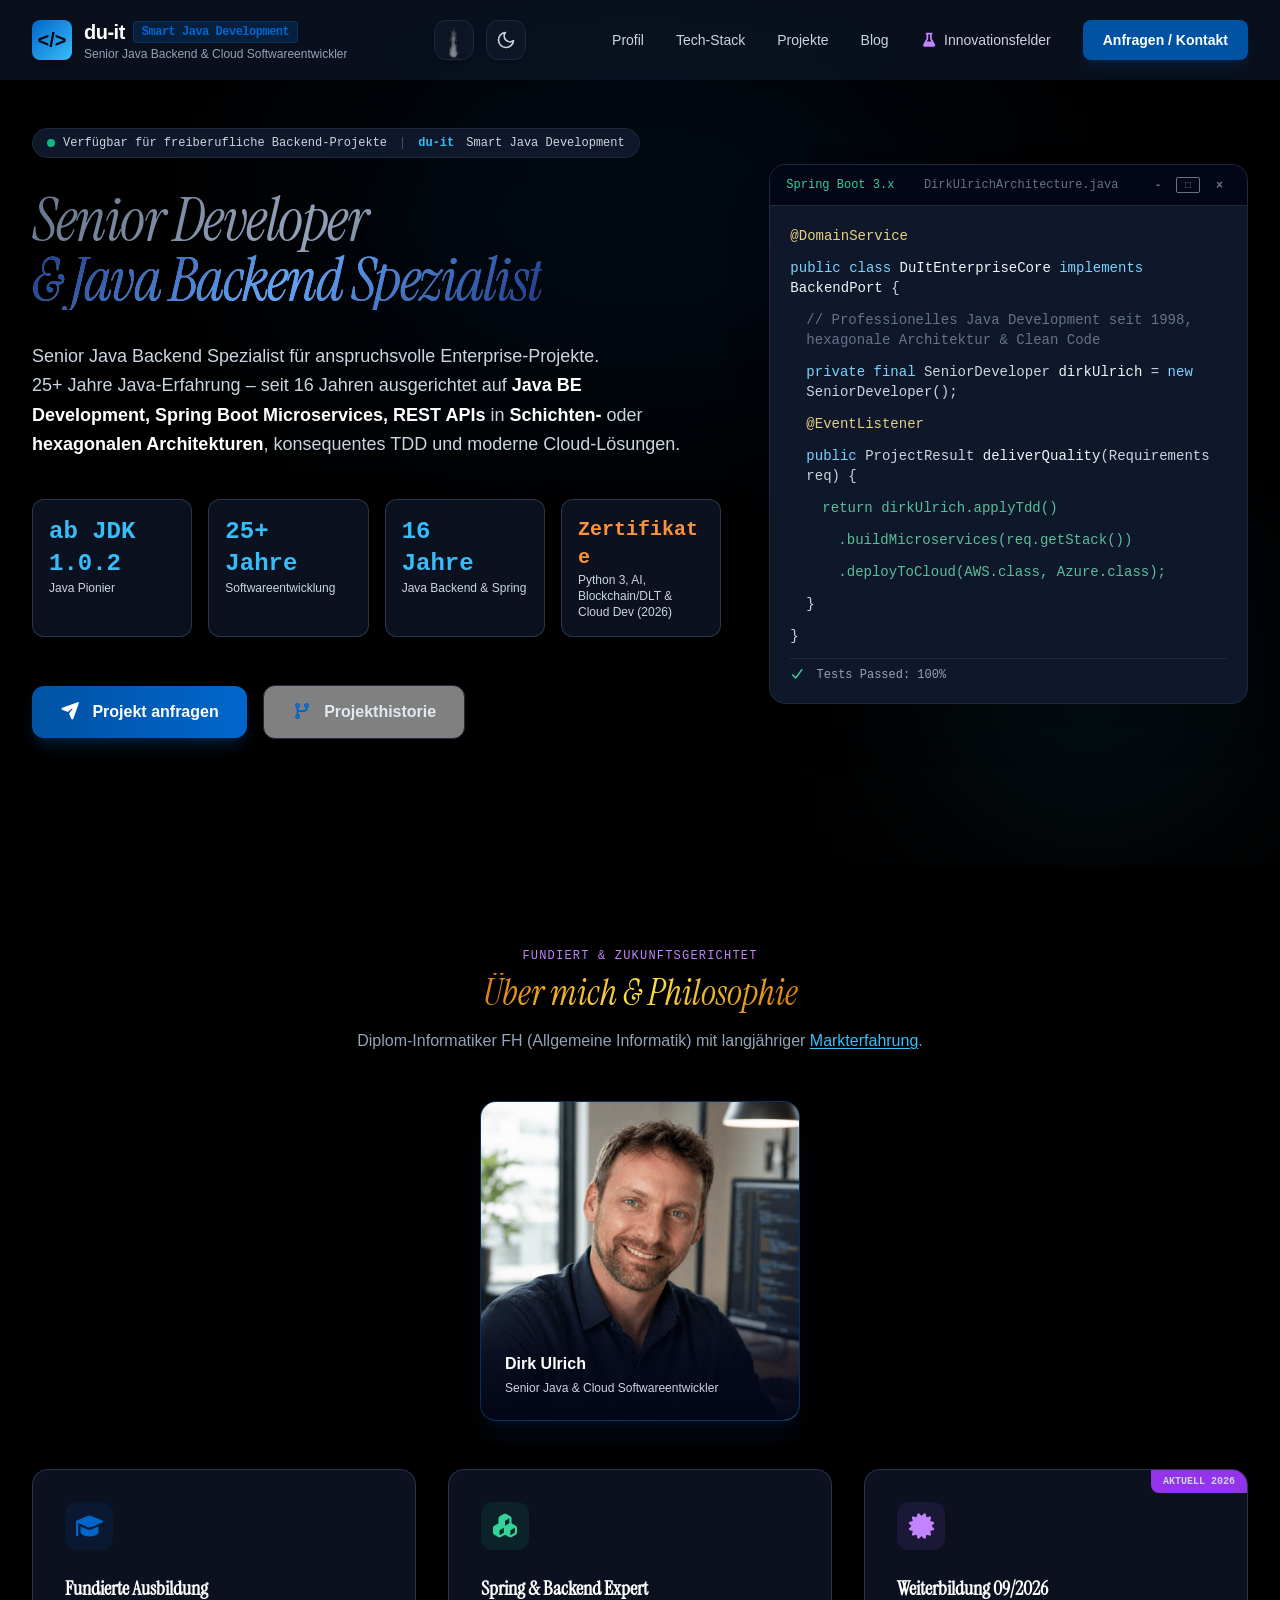
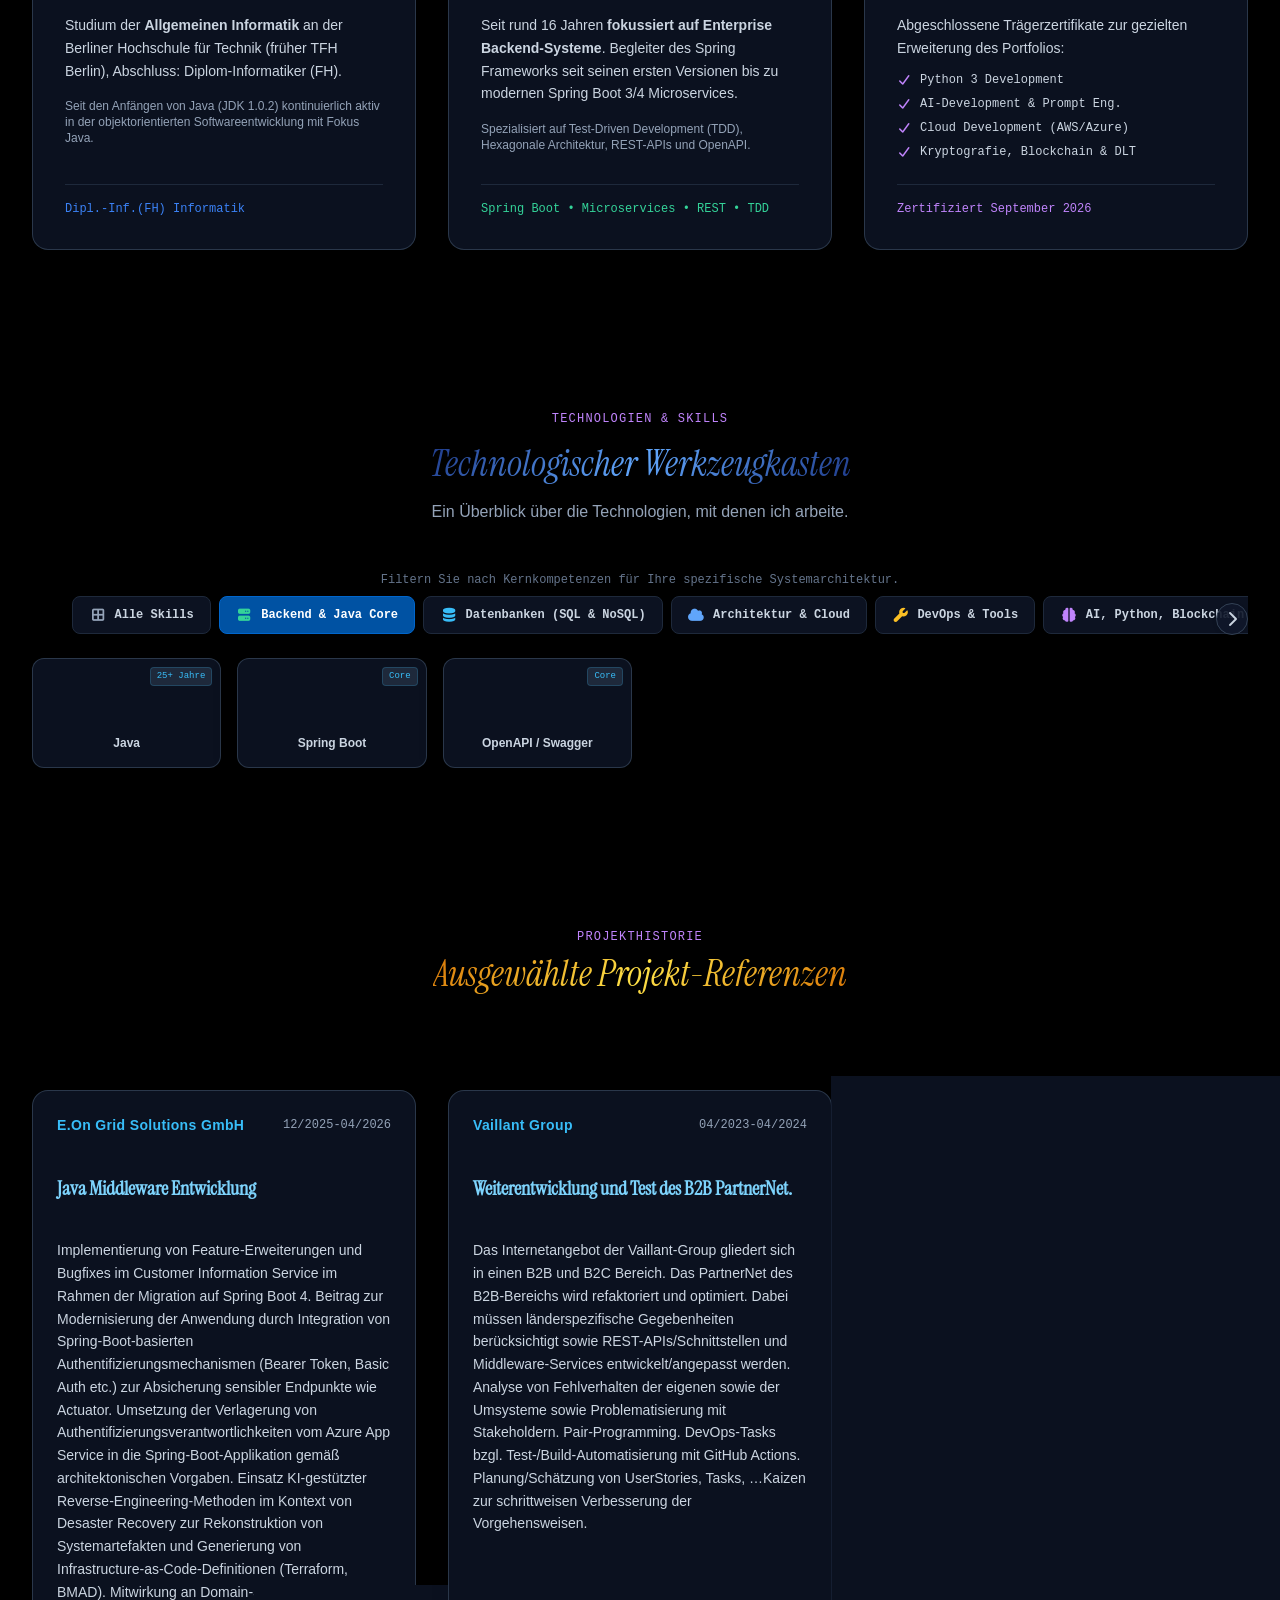
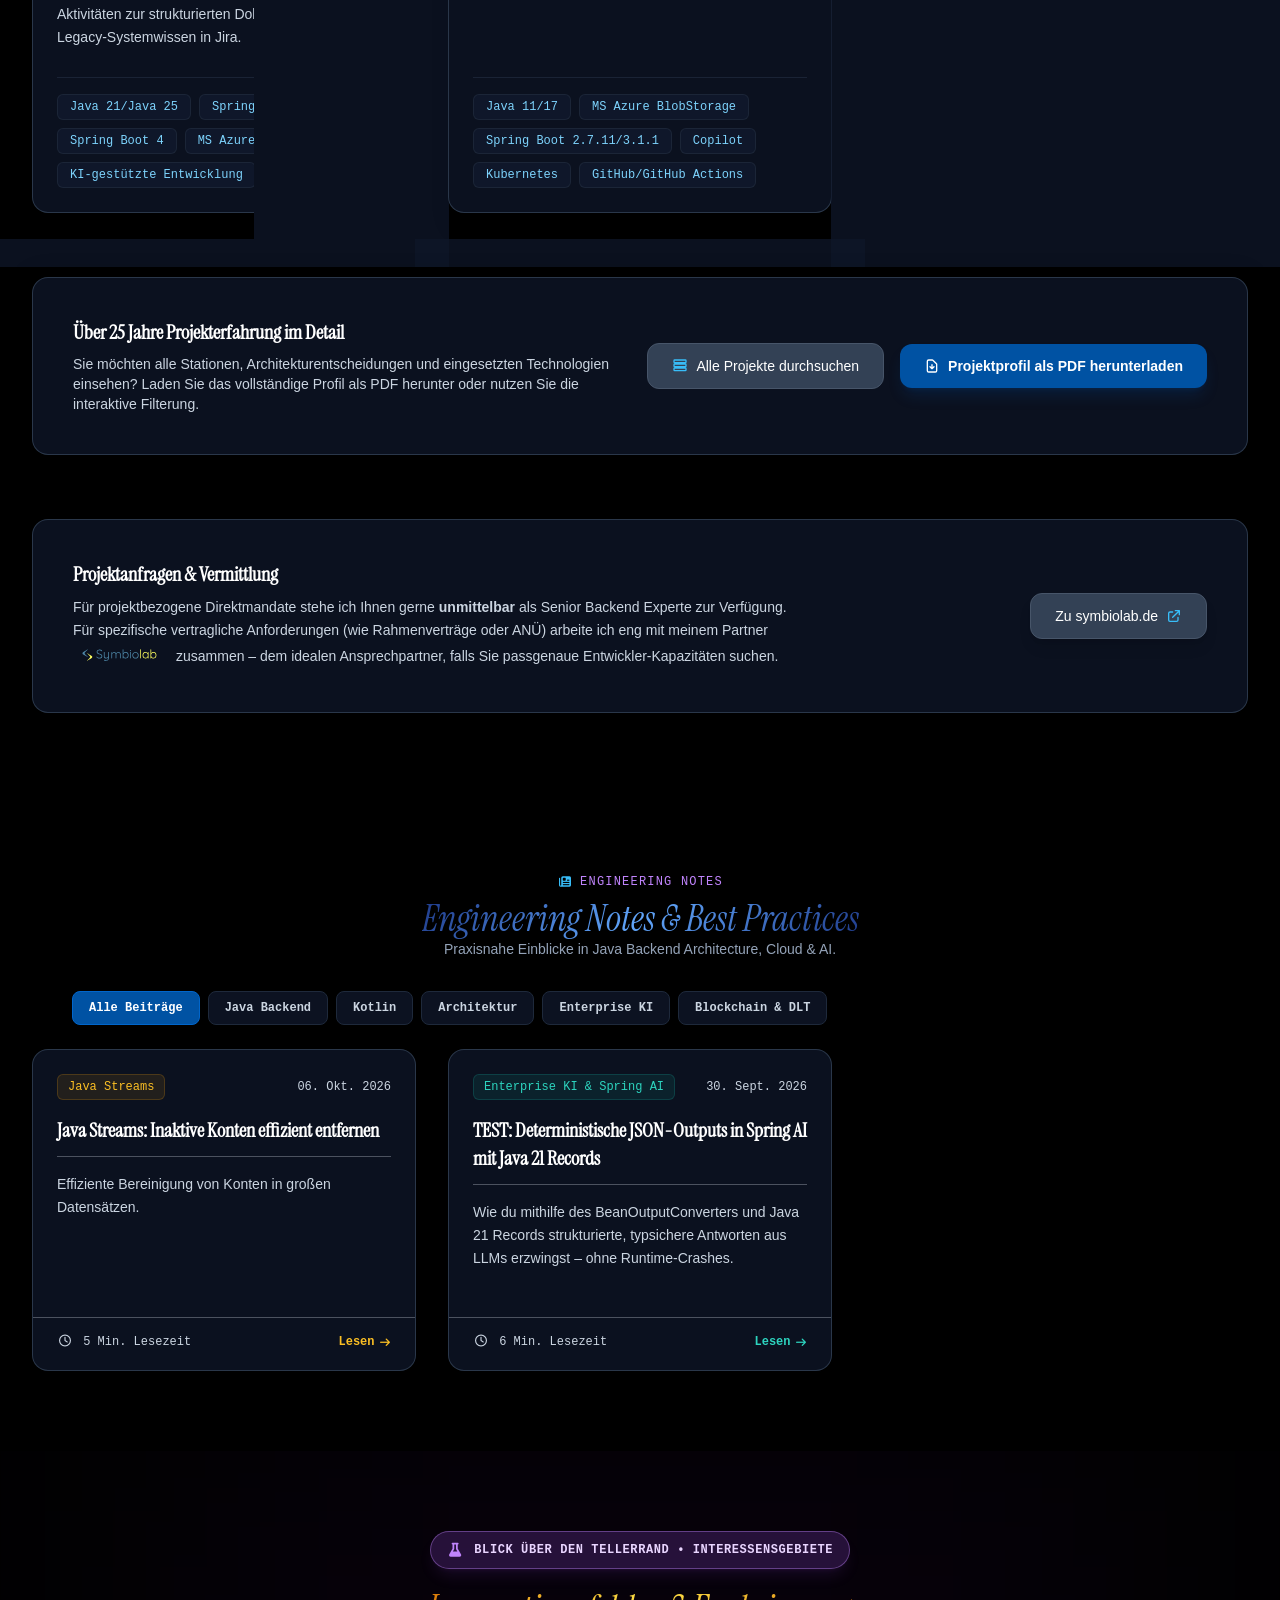
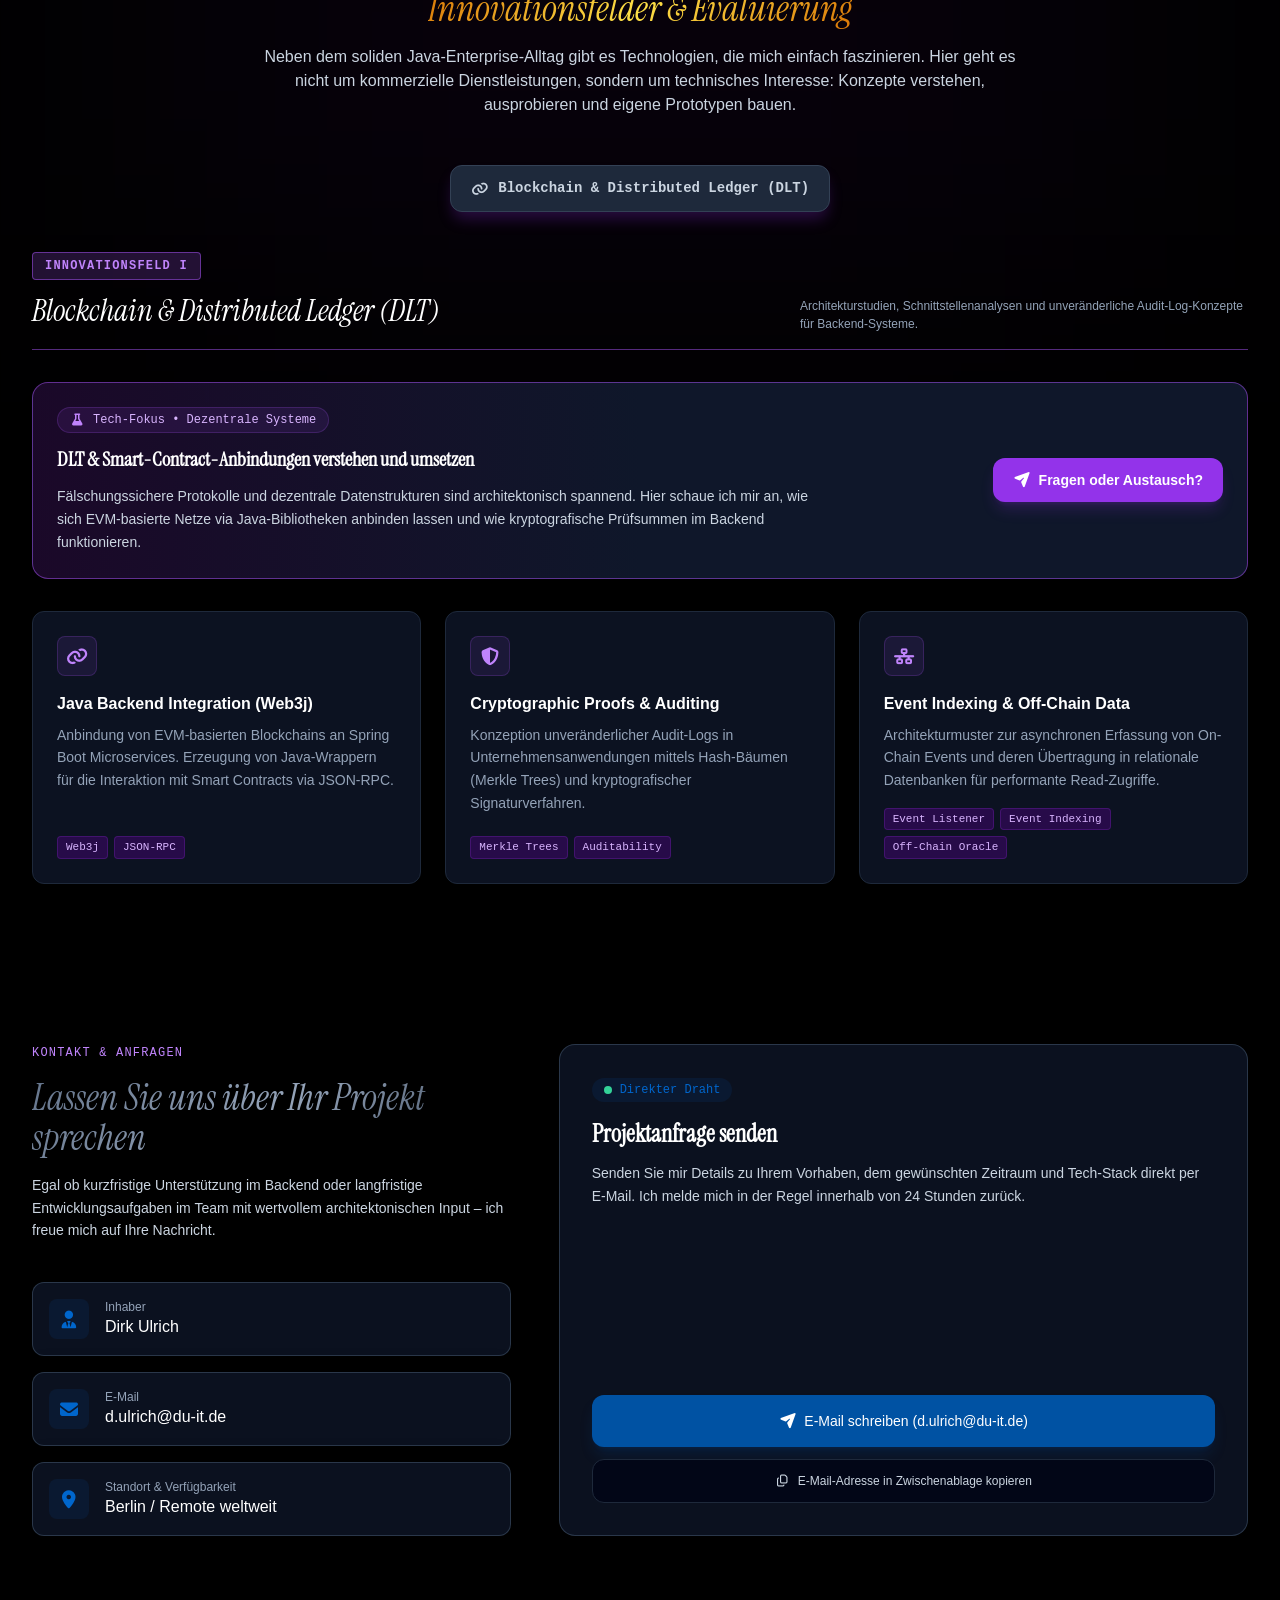
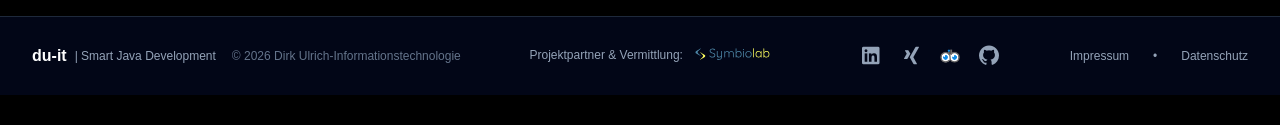
==== commit c5d48b88: "Deploy from GitHub Actions" ====
--- a/index.html
+++ b/index.html
@@ -10,7 +10,10 @@
     <meta name="author" content="Dirk Ulrich">
     <meta name="robots" content="index, follow">
     <link rel="canonical" href="https://www.du-it.de/">
-    <meta name="theme-color" content="#0f172a">
+    <!-- Standardmäßig das Vanillegelb für den Light Mode -->
+    <meta name="theme-color" content="#f4ede4" media="(prefers-color-scheme: light)">
+    <!-- Für den Dark Mode das Schwarz -->
+    <meta name="theme-color" content="#000000" media="(prefers-color-scheme: dark)">
 
     <!-- Regional & Geo Meta Tags -->
     <meta name="geo.region" content="DE-BE">
@@ -47,40 +50,69 @@
     <link rel="stylesheet" href="./css/tailwind.css">
 
     <!-- Lokale Einstellungen und Fonts -->
-    <link rel="stylesheet" href="./css/main.css">
 
     <!-- SEO Schema -->
     <script type="application/ld+json">
         {
             "@context": "https://schema.org",
             "@type": "ProfessionalService",
+            "@id": "https://www.du-it.de/#organization",
             "name": "du-it Dirk Ulrich-Informationstechnologie",
+            "alternateName": ["Dirk Ulrich","du-it", "du-it.de", "du-it Software Engineering", "du-it Software Development", "du-it Informationstechnologie"],
             "url": "https://www.du-it.de",
             "logo": "https://www.du-it.de/assets/logo.png",
             "image": "https://www.du-it.de/assets/dirk-ulrich-profile-2.png",
-            "description": "Freiberufliche Softwareentwicklung, Java Backend Enterprise Solutions, Spring Boot, Microservices & Cloud Development.",
+            "description": "Freiberufliche Softwareentwicklung, Java Backend Enterprise Solutions, Spring Boot, Microservices & Cloud Development, freiberufliche oder in ANÜ",
             "address": {
                 "@type": "PostalAddress",
-                "addressLocality": "Berlin",
+                "streetAddress": "Burgunderweg 16C",
+                "postalCode": "14621",
+                "addressLocality": "Schönwalde-Glien",
+                "addressRegion": "Brandenburg",
                 "addressCountry": "DE"
             },
-            "areaServed": ["DE", "AT", "CH", "Remote"],
+            "areaServed": [
+                {
+                    "@type": "AdministrativeArea",
+                    "name": "Worldwide",
+                    "description": "Remote"
+                },
+                {
+                    "@type": "AdministrativeArea",
+                    "name": "Berlin",
+                    "description": "Onsite & Hybrid"
+                },
+                {
+                    "@type": "GeoCircle",
+                    "geoMidpoint": {
+                        "@type": "GeoCoordinates",
+                        "latitude": 52.6022,
+                        "longitude": 13.1235
+                    },
+                    "geoRadius": "25000",
+                    "description": "Onsite Umkreis von Schönwalde-Glien (25km)"
+                },
+                "DE",
+                "AT",
+                "CH"
+            ],
             "priceRange": "$$$",
             "founder": {
                 "@type": "Person",
+                "@id": "https://www.du-it.de/#person",
                 "name": "Dirk Ulrich",
                 "jobTitle": "Diplom-Informatiker (FH) / Senior Java Freelancer",
                 "alumniOf": "Berliner Hochschule für Technik (BHT)",
                 "sameAs": [
                     "https://www.linkedin.com/in/du-it-dirk-ulrich/",
                     "https://www.xing.com/profile/Dirk_Ulrich/web_profiles",
+                    "https://jobtic.com/profile/dirk-ulrich",
                     "https://github.com/du-it"
                 ]
             },
             "knowsAbout": [
-                "Java", "Spring Boot", "Microservices", "REST API", "TDD",
-                "Hexagonal Architecture", "Docker", "AWS", "Azure", "Python", "Cloud Development",
-                "Blockchain & DLT", "Prompt Engineering"
+                "Java", "Spring Boot", "Microservices", "REST API", "Docker", "AWS", "Azure", "TDD",
+                "Hexagonal Architecture", "Cloud Development", "Python", "AI", "KI","Blockchain & DLT", "Prompt Engineering"
             ]
         }
     </script>
@@ -141,8 +173,8 @@
                             <div class="text-2xl font-bold text-brand-600 dark:text-brand-400 font-mono"><div class="experience-years">15</div> Jahre</div>
                             <div class="text-xs card-surface-muted">Java Backend & Spring</div>
                         </div>
-                        <div class="card-surface p-4 rounded-xl flex flex-col justify-between">
-                            <div class="text-xl font-bold text-orange-500 dark:text-orange-400 font-mono">Zertifikate</div>
+                        <div class="card-surface p-4 rounded-xl flex flex-col justify-between min-w-0">
+                            <div class="text-xl font-bold text-orange-500 dark:text-orange-400 font-mono break-words">Zertifikate</div>
                             <div class="text-xs card-surface-muted">Python 3, AI, Blockchain/DLT & Cloud Dev (2026)</div>
                         </div>
                     </div>
@@ -359,10 +391,11 @@
                 <div class="text-center max-w-3xl mx-auto mb-12">
                     <h2 class="section-eyebrow">Projekthistorie</h2>
                     <h3 class="italic text-3xl sm:text-4xl font-normal text-gradient-warm">Ausgewählte Projekt-Referenzen</h3>
-                    <!--                        <p class="text-xs text-slate-400 font-mono mt-3 flex items-center justify-center gap-2">
-                                                <span class="w-2 h-2 rounded-full bg-emerald-400"></span>
-                                                Vorbereitet für dynamisches Spring Boot Backend Rendering
-                                            </p>-->
+                    <!--
+                    <p class="text-xs text-slate-400 font-mono mt-3 flex items-center justify-center gap-2">
+                        <span class="w-2 h-2 rounded-full bg-emerald-400"></span>
+                        Vorbereitet für dynamisches Spring Boot Backend Rendering
+                    </p>-->
                 </div>
             </div>
 
@@ -371,20 +404,21 @@
                 <!-- Populated dynamically via ES6 ProjectService -->
             </div><!-- Call-to-Action Banner (Projekthistorie & Download) -->
 
-            <div class="mt-16 card-surface rounded-2xl p-8 md:p-10 flex flex-col md:flex-row items-center justify-between gap-6">
-                <div class="space-y-2 text-center md:text-left">
+            <div class="mt-16 card-surface rounded-2xl p-8 md:p-10 flex flex-col lg:flex-row items-center justify-between gap-6">
+                <div class="space-y-2 text-center lg:text-left w-full min-w-0">
                     <h4 class="text-xl font-bold text-slate-900 dark:text-white">Über 25 Jahre Projekterfahrung im Detail</h4>
-                    <p class="card-surface-muted text-sm max-w-2xl">
+                    <p class="card-surface-muted text-sm max-w-2xl mx-auto lg:mx-0">
                         Sie möchten alle Stationen, Architekturentscheidungen und eingesetzten Technologien einsehen?
                         Laden Sie das vollständige Profil als PDF herunter oder nutzen Sie die interaktive Filterung.
                     </p>
                 </div>
-                <div class="flex flex-col sm:flex-row items-center gap-4 w-full md:w-auto shrink-0">
-                    <button id="btn-open-project-modal" class="w-full sm:w-auto px-6 py-3 rounded-xl bg-slate-700 hover:bg-slate-600 text-white font-medium text-sm transition-all border border-slate-600 flex items-center justify-center gap-2 cursor-pointer">
+                <!-- ÄNDERUNG: sm:flex-row wurde zu lg:flex-row. Die Buttons bleiben auf dem iPad untereinander. -->
+                <div class="flex flex-col lg:flex-row items-center gap-4 w-full lg:w-auto shrink-0 mt-4 lg:mt-0">
+                    <button id="btn-open-project-modal" class="w-full lg:w-auto px-6 py-3 rounded-xl bg-slate-700 hover:bg-slate-600 text-white font-medium text-sm transition-all border border-slate-600 flex items-center justify-center gap-2 cursor-pointer">
                         <svg class="w-4 h-4 text-brand-400" fill="none" stroke="currentColor" viewBox="0 0 24 24"><path stroke-linecap="round" stroke-linejoin="round" stroke-width="2" d="M3 4a1 1 0 011-1h16a1 1 0 011 1v2a1 1 0 01-1 1H4a1 1 0 01-1-1V4zM3 10a1 1 0 011-1h16a1 1 0 011 1v2a1 1 0 01-1 1H4a1 1 0 01-1-1v-2zM3 16a1 1 0 011-1h16a1 1 0 011 1v2a1 1 0 01-1 1H4a1 1 0 01-1-1v-2z"></path></svg>
                         Alle Projekte durchsuchen
                     </button>
-                    <a href="./assets/Projekthistorie.pdf" download class="w-full sm:w-auto px-6 py-3 rounded-xl bg-brand-600 hover:bg-brand-500 text-white font-medium text-sm transition-all flex items-center justify-center gap-2 shadow-lg shadow-brand-600/20 font-semibold">
+                    <a href="./assets/Projekthistorie.pdf" download class="w-full lg:w-auto px-6 py-3 rounded-xl bg-brand-600 hover:bg-brand-500 text-white font-medium text-sm transition-all flex items-center justify-center gap-2 shadow-lg shadow-brand-600/20 font-semibold">
                         <svg class="w-4 h-4" fill="none" stroke="currentColor" viewBox="0 0 24 24"><path stroke-linecap="round" stroke-linejoin="round" stroke-width="2" d="M12 10v6m0 0l-3-3m3 3l3-3m2 8H7a2 2 0 01-2-2V5a2 2 0 012-2h5.586a1 1 0 01.707.293l5.414 5.414a1 1 0 01.293.707V19a2 2 0 01-2 2z"></path></svg>
                         Projektprofil als PDF herunterladen
                     </a>
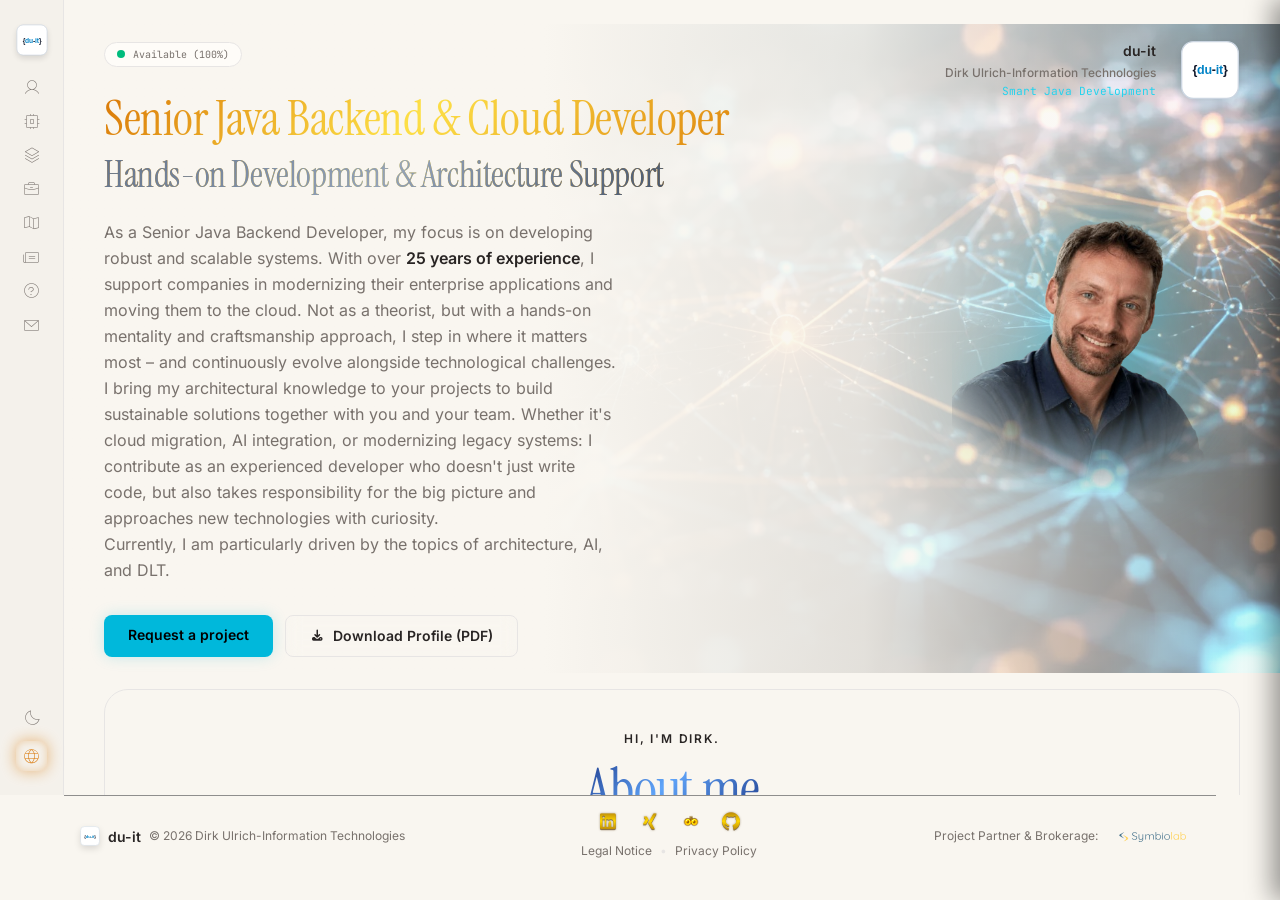
==== commit d14c94ee: "Deploy main - 2026-11-19 19:41:23" ====
--- a/index.html
+++ b/index.html
@@ -1,58 +1,36 @@
 <!DOCTYPE html>
-<html lang="de" class="scroll-smooth">
+<html lang="de" class="dark">
 <head>
     <meta charset="UTF-8">
     <meta name="viewport" content="width=device-width, initial-scale=1.0">
-    <!-- Primary Meta Tags -->
-    <title>du-it | Smart Java Development – Dirk Ulrich – Senior Java Backend & Cloud Softwareentwickler</title>
+    <title>du-it | Smart Java Development – Dirk Ulrich – Senior Java Backend/Cloud Softwareentwickler</title>
     <meta name="description" content="Freiberuflicher Senior Softwareentwickler für Java, Spring Boot, Microservices, Hexagonale Architektur, Docker & AWS/Azure. Über 25 Jahre Enterprise-Erfahrung.">
     <meta name="keywords" content="Java Entwickler, Spring Boot Freelancer, Microservices, REST API, Hexagonale Architektur, AWS, Azure, Python, Prompt Engineering">
     <meta name="author" content="Dirk Ulrich">
     <meta name="robots" content="index, follow">
     <link rel="canonical" href="https://www.du-it.de/">
-    <!-- Standardmäßig das Vanillegelb für den Light Mode -->
-    <meta name="theme-color" content="#f4ede4" media="(prefers-color-scheme: light)">
-    <!-- Für den Dark Mode das Schwarz -->
-    <meta name="theme-color" content="#000000" media="(prefers-color-scheme: dark)">
 
     <!-- Regional & Geo Meta Tags -->
     <meta name="geo.region" content="DE-BE">
     <meta name="geo.placename" content="Berlin">
 
-    <!-- Open Graph / LinkedIn / Xing Preview -->
+    <!-- KI- und Social-Media-Vorschauen: Open Graph / Twitter (X) / LinkedIn / Xing Preview -->
     <meta property="og:type" content="website">
     <meta property="og:site_name" content="du-it Dirk Ulrich-Informationstechnologie">
     <meta property="og:locale" content="de_DE">
-    <meta property="og:title" content="du-it | Dirk Ulrich – Java & Cloud Backend Architecture">
-    <meta property="og:description" content="Senior Freelance Software Developer (Java, Spring Boot, Microservices, Cloud Architecture).">
+    <meta property="og:title" content="du-it | Dirk Ulrich – Java and Cloud Backend Development & Architecture">
+    <meta property="og:description" content="Freiberuflicher Senior Software Developer (Java, Spring Boot, Microservices, Cloud Architecture) mit 25+ Jahre Erfahrung.">
     <meta property="og:url" content="https://www.du-it.de">
     <meta property="og:image" content="https://www.du-it.de/assets/og-preview.png">
 
     <!-- Twitter Card Meta Tags -->
     <meta name="twitter:card" content="summary_large_image">
-    <meta name="twitter:title" content="du-it | Smart Java Development – Dirk Ulrich – Senior Java Backend & Cloud Softwareentwickler">
+    <meta name="twitter:title" content="du-it | Smart Java Development – Dirk Ulrich – Senior Java Backend und Cloud Softwareentwickler & Architektur">
     <meta name="twitter:description" content="Freiberuflicher Senior Softwareentwickler für Java, Spring Boot, Microservices, Hexagonale Architektur, Docker & AWS/Azure. Über 25 Jahre Enterprise-Erfahrung.">
     <meta name="twitter:image" content="https://www.du-it.de/assets/og-preview.png">
 
-    <!-- Modernes SVG-Favicon (skaliert verlustfrei auf allen High-End-Displays) -->
-    <link rel="icon" href="./assets/du-it_code-block_favicon.svg" type="image/svg+xml">
-
-    <!-- Fallback für Apple iOS / Home Screen -->
-    <link rel="apple-touch-icon" href="./assets/du-it_code-block_apple-touch-icon.svg">
-
-    <!-- Lokale Icon-Bibliotheken (100% lokal / DSGVO-konform) -->
-    <link rel="stylesheet" href="./css/devicon.min.css">
-    <!--    <link rel="stylesheet" href="./css/fontawesome.min.css">-->
-    <link rel="stylesheet" href="./css/all.min.css">
-    <link rel="stylesheet" href="./css/tabler-icons.min.css">
-
-    <!-- Tailwind CSS (Inkl. lokaler @font-face Einbindung) -->
-    <link rel="stylesheet" href="./css/tailwind.css">
-
-    <!-- Lokale Einstellungen und Fonts -->
-
     <!-- SEO Schema -->
-    <script type="application/ld+json">
+    <script type="application/ld+json" id="schema-professional-service">
         {
             "@context": "https://schema.org",
             "@type": "ProfessionalService",
@@ -116,599 +94,90 @@
             ]
         }
     </script>
-    <script src="./js/theme-loader.js"></script>
-    <script type="module" src="./js/app.js"></script>
+
+    <script type="application/ld+json" id="schema-person">
+        {
+            "@context": "https://schema.org",
+            "@type": "Person",
+            "@id": "https://www.du-it.de/#person",
+            "name": "Dirk Ulrich",
+            "jobTitle": "Senior Java Backend & Cloud Architekt",
+            "url": "https://www.du-it.de",
+            "image": "https://www.du-it.de/assets/dirk-ulrich-profile-2.png",
+            "sameAs": [
+                "https://www.linkedin.com/in/du-it-dirk-ulrich/",
+                "https://www.xing.com/profile/Dirk_Ulrich/web_profiles",
+                "https://jobtic.com/profile/dirk-ulrich",
+                "https://github.com/du-it"
+            ],
+            "knowsAbout": [
+                "Java", "Spring Boot", "Microservices", "Hexagonale Architektur",
+                "Cloud Computing", "AWS", "Azure", "Blockchain & DLT", "Prompt Engineering"
+            ]
+        }
+    </script>
+
+    <script type="application/ld+json" id="schema-faq">
+        {
+            "@context": "https://schema.org",
+            "@type": "FAQPage",
+            "mainEntity": [
+                {
+                    "@type": "Question",
+                    "name": "Welche Technologien und Architekturen nutzen Sie?",
+                    "acceptedAnswer": {
+                        "@type": "Answer",
+                        "text": "Ich arbeite primär mit Java 17/21, Spring Boot 3/4, hexagonaler Architektur und TDD. Im Cloud-Umfeld nutze ich AWS, Azure, Docker und Kubernetes. Zudem integriere ich KI-Modelle (LLMs) und habe Erfahrung mit Blockchain/DLT."
+                    }
+                },
+                {
+                    "@type": "Question",
+                    "name": "Wie läuft ein Projekt mit Ihnen ab?",
+                    "acceptedAnswer": {
+                        "@type": "Answer",
+                        "text": "Wir besprechen, wie ich Sie mit meinem Know-how bei der Erreichung Ihrer Ziele unterstützen kann und menschlich und charakterlich in Ihr Team passe. Die Umsetzung erfolgt agil (Scrum/Kanban) mit regelmäßigen Reviews. Ich arbeite remote/hybrid oder vor Ort in Berlin und Umgebung (25km)."
+                    }
+                },
+                {
+                    "@type": "Question",
+                    "name": "Sind Sie für neue Projekte verfügbar?",
+                    "acceptedAnswer": {
+                        "@type": "Answer",
+                        "text": "Meine aktuelle Verfügbarkeit (Remote, Hybrid, Onsite) können Sie der Startseite entnehmen. Ich bin offen für Enterprise-Projekte im Java- und Cloud-Umfeld."
+                    }
+                }
+            ]
+        }
+    </script>
+
+    <!-- Icon Libraries -->
+    <link rel="icon" href="/assets/du-it_code-block_favicon.svg" type="image/svg+xml">
+    <!-- Fallback für Apple iOS / Home Screen -->
+    <link rel="apple-touch-icon" href="/assets/du-it_code-block_apple-touch-icon.svg">
+    <link rel="stylesheet" href="/css/all.min.css">
+    <link rel="stylesheet" href="/css/devicon.min.css">
+    <link rel="stylesheet" href="/css/tabler-icons.min.css">
+
+    <!-- Vite Styles -->
+
+    <!-- Anti-Flash Theme Initialization (Synchron) vor dem Body-Rendering -->
+    <script src="/theme-init.js"></script>
+
+    <!-- RSS Feed -->
+    <link rel="alternate" type="application/rss+xml" title="du-it Blog" href="/rss.xml">
+
+    <!-- Vite App -->
+  <script type="module" crossorigin src="/assets/main-DQ38zAy6.js"></script>
+  <link rel="modulepreload" crossorigin href="/assets/ThemeService-CO6axoEC.js">
+  <link rel="modulepreload" crossorigin href="/assets/ShortlistButton-BQJVnaeP.js">
+  <link rel="modulepreload" crossorigin href="/assets/AbstractBaseModalView-xbNQBY1A.js">
+  <link rel="modulepreload" crossorigin href="/assets/BaseBlogComponent-0t-uAhVs.js">
+  <link rel="stylesheet" crossorigin href="/assets/ThemeService-BrNHtLdT.css">
 </head>
 
-<!--<body class="bg-slate-50 text-slate-900 dark:bg-black dark:text-slate-100 min-h-screen selection:bg-brand-500 selection:text-white flex flex-col justify-between">-->
-<body class="text-slate-900 dark:text-slate-100 min-h-screen selection:bg-brand-500 selection:text-white flex flex-col justify-between">
-<!-- Globaler Smoke-Canvas als durchgehender Hintergrund für die gesamte Seite -->
-<canvas id="smoke-canvas" class="fixed inset-0 w-full h-full pointer-events-auto z-0"></canvas>
-<!-- Header / Navigation -->
-<header id="main-header" class="fixed top-0 left-0 right-0 z-50 glass transition-all duration-300"></header>
+<body class="antialiased min-h-screen flex flex-col justify-between selection:bg-brand-500 selection:text-white bg-canvas text-primary font-sans overflow-x-hidden">
 
-<main class="flex-grow">
-    <!-- Hero Section -->
-    <section id="hero" class="relative py-20 lg:py-32 overflow-hidden bg-transparent">
-        <!-- Background Glow Elements -->
-        <div class="absolute top-1/4 left-1/2 -translate-x-1/2 -translate-y-1/2 w-[600px] h-[350px] bg-brand-500/10 blur-[120px] rounded-full pointer-events-none"></div>
-        <div class="absolute bottom-10 right-10 w-[300px] h-[300px] bg-brand-accent/10 blur-[100px] rounded-full pointer-events-none"></div>
-
-        <div class="max-w-7xl mx-auto px-4 sm:px-6 lg:px-8 relative z-10">
-            <div class="grid lg:grid-cols-12 gap-12 items-center">
-
-                <!-- Hero Content -->
-                <div class="lg:col-span-7 space-y-8 text-center lg:text-left">
-                    <div class="card-surface inline-flex flex-wrap items-center gap-3 px-3.5 py-1.5 rounded-full dark:bg-slate-900 border border-slate-200 dark:border-slate-800 text-xs font-mono shadow-sm dark:shadow-none">
-                        <div class="flex items-center gap-2 text-slate-700 dark:text-slate-300">
-                            <!-- Availability -->
-                            <span id="availability-dot" class="w-2 h-2 rounded-full"></span>
-                            <div id="availability-text"></div>
-                        </div>
-                        <span class="text-slate-400 dark:text-slate-600">|</span>
-                        <span class="text-brand-600 dark:text-brand-400 font-bold">du-it</span>
-                        <span class="text-slate-700 dark:text-slate-300">Smart Java Development</span>
-                    </div>
-
-                    <h1 class="italic text-4xl sm:text-5xl lg:text-6xl font-normal tracking-tight leading-tight text-slate-900 text-gradient-silver">
-                        Senior Developer <br>
-                        <span class="text-gradient-brand">& Java Backend Spezialist</span>
-                    </h1>
-
-                    <p class="text-lg text-slate-600 dark:text-slate-300 leading-relaxed max-w-2xl mx-auto lg:mx-0 text-left">
-                        Senior Java Backend Spezialist für anspruchsvolle Enterprise-Projekte.<br/> 25+ Jahre Java-Erfahrung – seit <span class="experience-years">15</span> Jahren ausgerichtet auf <strong class="text-slate-900 dark:text-white font-semibold">Java BE Development, Spring Boot Microservices, REST APIs</strong> in <strong class="text-slate-900 dark:text-white font-semibold">Schichten-</strong> oder <strong class="text-slate-900 dark:text-white font-semibold">hexagonalen Architekturen</strong>, konsequentes TDD und moderne Cloud-Lösungen.
-                    </p>
-
-                    <!-- Key Metrics Grid -->
-                    <div class="grid grid-cols-2 sm:grid-cols-4 gap-4 pt-2">
-                        <div class="card-surface p-4 rounded-xl">
-                            <div class="text-2xl font-bold text-brand-600 dark:text-brand-400 font-mono">ab JDK 1.0.2</div>
-                            <div class="text-xs card-surface-muted">Java Pionier</div>
-                        </div>
-                        <div class="card-surface p-4 rounded-xl">
-                            <div class="text-2xl font-bold text-brand-600 dark:text-brand-400 font-mono">25+ Jahre</div>
-                            <div class="text-xs card-surface-muted">Softwareentwicklung</div>
-                        </div>
-                        <div class="card-surface p-4 rounded-xl">
-                            <div class="text-2xl font-bold text-brand-600 dark:text-brand-400 font-mono"><div class="experience-years">15</div> Jahre</div>
-                            <div class="text-xs card-surface-muted">Java Backend & Spring</div>
-                        </div>
-                        <div class="card-surface p-4 rounded-xl flex flex-col justify-between min-w-0">
-                            <div class="text-xl font-bold text-orange-500 dark:text-orange-400 font-mono break-words">Zertifikate</div>
-                            <div class="text-xs card-surface-muted">Python 3, AI, Blockchain/DLT & Cloud Dev (2026)</div>
-                        </div>
-                    </div>
-                    <!-- CTA Buttons -->
-                    <div class="flex flex-wrap items-center justify-center lg:justify-start gap-4 pt-4">
-                        <a href="#contact" class="px-7 py-3.5 rounded-xl bg-gradient-to-r from-brand-600 to-brand-500 hover:from-brand-500 hover:to-brand-600 text-white font-bold shadow-lg shadow-brand-500/25 transition-all hover:-translate-y-0.5">
-                            <i class="fa-solid fa-paper-plane mr-2"></i> Projekt anfragen
-                        </a>
-                        <a href="#projects" class="px-7 py-3.5 rounded-xl bg-white/50 hover:bg-slate-100 dark:hover:bg-slate-800 text-slate-800 dark:text-slate-200 font-semibold border border-slate-200 dark:border-slate-800 transition-all hover:-translate-y-0.5 shadow-sm dark:shadow-none">
-                            <i class="fa-solid fa-code-branch mr-2 text-brand-600 dark:text-brand-500"></i> Projekthistorie
-                        </a>
-                    </div>
-                </div>
-
-                <!-- Code / Terminal Card Representation -->
-                <div class="lg:col-span-5">
-                    <div class="rounded-2xl bg-slate-900 overflow-hidden glow-effect glow-orange">
-                        <!-- Terminal Header -->
-                        <div class="bg-slate-950 px-4 py-3 border-b border-slate-800 flex items-center justify-between">
-
-                            <!-- Linke Seite: Mac Dots ODER leer auf Windows -->
-                            <div id="window-controls-left" class="flex items-center space-x-2">
-                                <div class="w-3 h-3 rounded-full bg-rose-500 cursor-pointer transition-all duration-200 hover:brightness-75 hover:shadow-[0_0_8px_rgba(244,63,94,0.6)]"></div>
-                                <div class="w-3 h-3 rounded-full bg-amber-500 cursor-pointer transition-all duration-200 hover:brightness-75 hover:shadow-[0_0_8px_rgba(245,158,11,0.6)]"></div>
-                                <div class="w-3 h-3 rounded-full bg-emerald-500 cursor-pointer transition-all duration-200 hover:brightness-75 hover:shadow-[0_0_8px_rgba(16,185,129,0.6)]"></div>
-                            </div>
-
-                            <!-- Mitte: Titel -->
-                            <div class="text-xs font-mono text-slate-500">DirkUlrichArchitecture.java</div>
-
-                            <!-- Rechte Seite: Spring Boot 3.x ODER Windows Buttons -->
-                            <div id="window-controls-right" class="text-xs font-mono text-emerald-400">
-                                Spring Boot 3.x
-                            </div>
-                        </div>
-
-                        <!-- Terminal Body Java Code-->
-                        <div class="p-5 font-mono text-xs sm:text-sm text-slate-300 space-y-3 overflow-x-auto leading-relaxed">
-                            <p><span class="text-amber-200/90">@DomainService</span></p>
-                            <p><span class="text-sky-300">public class</span> <span class="text-slate-100">DuItEnterpriseCore</span> <span class="text-sky-300">implements</span> <span class="text-slate-100">BackendPort</span> {</p>
-                            <p class="pl-4 text-slate-500">// Professionelles Java Development seit 1998, hexagonale Architektur & Clean Code</p>
-                            <p class="pl-4"><span class="text-sky-300">private final</span> SeniorDeveloper <span class="text-slate-100">dirkUlrich</span> = <span class="text-sky-300">new</span> SeniorDeveloper();</p>
-                            <p class="pl-4"><span class="text-amber-200/90">@EventListener</span></p>
-                            <p class="pl-4"><span class="text-sky-300">public</span> ProjectResult <span class="text-slate-100">deliverQuality</span>(Requirements req) {</p>
-                            <p class="pl-8 text-emerald-300/80">return dirkUlrich.applyTdd()</p>
-                            <p class="pl-12 text-emerald-300/80">.buildMicroservices(req.getStack())</p>
-                            <p class="pl-12 text-emerald-300/80">.deployToCloud(AWS.class, Azure.class);</p>
-                            <p class="pl-4">}</p>
-                            <p>}</p>
-                            <div class="pt-2 border-t border-slate-800 flex items-center justify-between text-xs text-slate-400">
-                                <span><i class="fa-solid fa-check text-emerald-400 mr-1"></i> Tests Passed: 100%</span>
-<!--                                <span class="text-brand-500">Zero Debt</span>-->
-                            </div>
-                        </div>
-                    </div>
-                </div>
-
-            </div>
-        </div>
-    </section>
-
-    <!-- ------------------------------------------------------------------------------------------------------- -->
-
-    <!-- Profile / About Section -->
-    <section id="about" class="py-20 bg-transparent">
-        <div class="max-w-7xl mx-auto px-4 sm:px-6 lg:px-8">
-
-            <!-- Überschrift -->
-            <div class="text-center max-w-3xl mx-auto mb-12">
-                <h2 class="section-eyebrow">Fundiert & Zukunftsgerichtet</h2>
-                <h3 class="italic text-3xl sm:text-4xl font-normal text-gradient-warm">Über mich & Philosophie</h3>
-                <p class="mt-4 text-slate-400">
-                    Diplom-Informatiker FH (Allgemeine Informatik) mit langjähriger <a href="#projects" class="text-link"><span>Markterfahrung</span></a>.
-                </p>
-            </div>
-
-            <!-- 1. Zentriertes Profilbild -->
-            <div class="flex justify-center mb-12">
-                <div class="w-full max-w-[320px] relative overflow-hidden rounded-2xl border border-brand-500/30 bg-slate-900 shadow-xl shadow-brand-500/10">
-                    <img src="assets/dirk-ulrich-profile-2.png"
-                         alt="Dirk Ulrich, Senior Java und Cloud Softwareentwickler"
-                         class="w-full aspect-square object-cover object-top">
-                    <div class="absolute inset-x-0 bottom-0 bg-gradient-to-t from-slate-950 via-slate-950/70 to-transparent px-6 pt-16 pb-6">
-                        <p class="text-white font-bold">Dirk Ulrich</p>
-                        <p class="text-xs text-slate-300 mt-1">Senior Java & Cloud Softwareentwickler</p>
-                    </div>
-                </div>
-            </div>
-
-            <!-- 2. Kachel-Grid darunter -->
-            <div class="grid md:grid-cols-2 lg:grid-cols-3 gap-8 max-w-7xl mx-auto">
-
-                <!-- Column 1: Academic & Background (BLAU) -->
-               <div class="card-surface p-8 rounded-2xl glow-hover glow-blue transition-all duration-300 flex flex-col justify-between overflow-hidden">
-                    <div>
-                        <div class="w-12 h-12 rounded-xl bg-brand-500/10 text-brand-500 flex items-center justify-center text-2xl mb-6">
-                            <i class="fa-solid fa-graduation-cap"></i>
-                        </div>
-                        <h4 class="text-xl font-bold font-bold text-slate-900 dark:text-white mb-3">Fundierte Ausbildung</h4>
-                        <p class="text-sm text-slate-600 dark:text-slate-300 leading-relaxed mb-4">
-                            Studium der <strong>Allgemeinen Informatik</strong> an der Berliner Hochschule für Technik (früher TFH Berlin), Abschluss: Diplom-Informatiker (FH).
-                        </p>
-                        <p class="text-xs text-slate-400">
-                            Seit den Anfängen von Java (JDK 1.0.2) kontinuierlich aktiv in der objektorientierten Softwareentwicklung mit Fokus Java.
-                        </p>
-                    </div>
-                    <div class="mt-6 pt-4 border-t border-slate-800 text-xs text-blue-500 font-mono">
-                        Dipl.-Inf.(FH) Informatik
-                    </div>
-                </div>
-
-                <!-- Column 2: Spring & Backend Focus -->
-                <div class="card-surface p-8 rounded-2xl glow-hover glow-emerald transition-all duration-300 flex flex-col justify-between overflow-hidden">
-                    <div>
-                        <div class="w-12 h-12 rounded-xl bg-emerald-500/10 text-emerald-400 flex items-center justify-center text-2xl mb-6">
-                            <i class="fa-solid fa-cubes"></i>
-                        </div>
-                        <h4 class="text-xl font-bold text-slate-900 dark:text-white mb-3">Spring & Backend Expert</h4>
-                        <p class="text-sm text-slate-600 dark:text-slate-300 leading-relaxed mb-4">
-                            Seit rund <span id="experience-years">15</span> Jahren <strong>fokussiert auf Enterprise Backend-Systeme</strong>. Begleiter des Spring Frameworks seit seinen ersten Versionen bis zu modernen Spring Boot 3/4 Microservices.
-                            <script>
-                                const startYear = 2010;
-                                const currentYear = new Date().getFullYear();
-                                const experienceSpan = document.getElementById('experience-years');
-
-                                if (experienceSpan) {
-                                    experienceSpan.textContent = currentYear - startYear;
-                                }
-                            </script>
-                        </p>
-                        <p class="text-xs text-slate-400">
-                            Spezialisiert auf Test-Driven Development (TDD), Hexagonale Architektur, REST-APIs und OpenAPI.
-                        </p>
-                    </div>
-                    <div class="mt-6 pt-4 border-t border-slate-800 text-xs text-emerald-400  font-mono">
-                        Spring Boot • Microservices • REST • TDD
-                    </div>
-                </div>
-
-                <!-- Column 3: Modern Certifications Sept 2026 (LILA/PURPLE) -->
-                <div class="card-surface p-8 rounded-2xl glow-hover glow-purple transition-all duration-300 flex flex-col justify-between overflow-hidden">
-                    <div class="absolute top-0 right-0 bg-purple-600 text-slate-300 text-[10px] font-bold px-3 py-1 rounded-bl-lg font-mono uppercase">
-                        Aktuell 2026
-                    </div>
-                    <div>
-                        <div class="w-12 h-12 rounded-xl bg-purple-500/10 text-purple-400 flex items-center justify-center text-2xl mb-6">
-                            <i class="fa-solid fa-certificate"></i>
-                        </div>
-                        <h4 class="text-xl font-bold font-bold text-slate-900 dark:text-white mb-3">Weiterbildung 09/2026</h4>
-                        <p class="text-sm text-slate-600 dark:text-slate-300 leading-relaxed mb-3">
-                            Abgeschlossene Trägerzertifikate zur gezielten Erweiterung des Portfolios:
-                        </p>
-                        <ul class="text-xs text-slate-600 dark:text-slate-300 space-y-2 font-mono">
-                            <li class="flex items-center gap-2"><i class="fa-solid fa-check text-purple-400"></i> Python 3 Development</li>
-                            <li class="flex items-center gap-2"><i class="fa-solid fa-check text-purple-400"></i> AI-Development & Prompt Eng.</li>
-                            <li class="flex items-center gap-2"><i class="fa-solid fa-check text-purple-400"></i> Cloud Development (AWS/Azure)</li>
-                            <li class="flex items-center gap-2"><i class="fa-solid fa-check text-purple-400"></i> Kryptografie, Blockchain & DLT</li>
-                        </ul>
-                    </div>
-                    <div class="mt-6 pt-4 border-t border-slate-800 text-xs text-purple-400 font-mono">
-                        Zertifiziert September 2026
-                    </div>
-                </div>
-
-            </div>
-
-        </div>
-    </section>
-
-    <!-- ------------------------------------------------------------------------------------------------------- -->
-
-    <!-- Skills / Tech Stack Section -->
-    <section id="tech-stack" class="py-20 bg-transparent">
-        <div class="max-w-7xl mx-auto px-4 sm:px-6 lg:px-8">
-
-            <div class="text-center max-w-3xl mx-auto mb-12">
-                <h2 class="section-eyebrow">Technologien & Skills</h2>
-                <h3 class="italic text-3xl sm:text-4xl font-normal text-gradient-brand mt-2">Technologischer Werkzeugkasten</h3>
-                <p class="mt-4 text-slate-400">Ein Überblick über die Technologien, mit denen ich arbeite.</p>
-            </div>
-
-            <p class="text-center text-xs font-mono text-slate-500">
-                Filtern Sie nach Kernkompetenzen für Ihre spezifische Systemarchitektur.
-            </p>
-
-            <!-- Skill Category Filter mit Pfeilen -->
-            <div class="relative w-full mb-4 mt-2">
-                <button class="btn-filter-nav btn-filter-nav-left" onclick="document.getElementById('skill-filters').scrollBy({left: -200, behavior: 'smooth'})">
-                    <i class="fa-solid fa-chevron-left"></i>
-                </button>
-                <div class="w-full flex flex-nowrap overflow-x-auto gap-2 pb-2 px-10 no-scrollbar" id="skill-filters">
-                    <!-- Populated dynamically via TechStackController -->
-                </div>
-                <button class="btn-filter-nav btn-filter-nav-right" onclick="document.getElementById('skill-filters').scrollBy({left: 200, behavior: 'smooth'})">
-                    <i class="fa-solid fa-chevron-right"></i>
-                </button>
-            </div>
-
-            <!-- Skill Cards Grid -->
-            <div class="grid grid-cols-2 sm:grid-cols-3 md:grid-cols-4 lg:grid-cols-6 gap-4" id="skill-grid">
-                <!-- Populated dynamically via TechStackController -->
-            </div>
-
-        </div>
-    </section>
-
-    <!-- ------------------------------------------------------------------------------------------------------- -->
-
-    <!-- Projects Section (REST API ready structure) -->
-    <section id="projects" class="py-20 bg-transparent">
-        <div class="max-w-7xl mx-auto px-4 sm:px-6 lg:px-8">
-
-            <div class="flex flex-col md:flex-row md:items-end justify-between mb-12">
-                <div class="text-center max-w-3xl mx-auto mb-12">
-                    <h2 class="section-eyebrow">Projekthistorie</h2>
-                    <h3 class="italic text-3xl sm:text-4xl font-normal text-gradient-warm">Ausgewählte Projekt-Referenzen</h3>
-                    <!--
-                    <p class="text-xs text-slate-400 font-mono mt-3 flex items-center justify-center gap-2">
-                        <span class="w-2 h-2 rounded-full bg-emerald-400"></span>
-                        Vorbereitet für dynamisches Spring Boot Backend Rendering
-                    </p>-->
-                </div>
-            </div>
-
-            <!-- Projects Grid Container -->
-            <div class="grid md:grid-cols-2 lg:grid-cols-3 gap-8" id="projects-container">
-                <!-- Populated dynamically via ES6 ProjectService -->
-            </div><!-- Call-to-Action Banner (Projekthistorie & Download) -->
-
-            <div class="mt-16 card-surface rounded-2xl p-8 md:p-10 flex flex-col lg:flex-row items-center justify-between gap-6">
-                <div class="space-y-2 text-center lg:text-left w-full min-w-0">
-                    <h4 class="text-xl font-bold text-slate-900 dark:text-white">Über 25 Jahre Projekterfahrung im Detail</h4>
-                    <p class="card-surface-muted text-sm max-w-2xl mx-auto lg:mx-0">
-                        Sie möchten alle Stationen, Architekturentscheidungen und eingesetzten Technologien einsehen?
-                        Laden Sie das vollständige Profil als PDF herunter oder nutzen Sie die interaktive Filterung.
-                    </p>
-                </div>
-                <!-- ÄNDERUNG: sm:flex-row wurde zu lg:flex-row. Die Buttons bleiben auf dem iPad untereinander. -->
-                <div class="flex flex-col lg:flex-row items-center gap-4 w-full lg:w-auto shrink-0 mt-4 lg:mt-0">
-                    <button id="btn-open-project-modal" class="w-full lg:w-auto px-6 py-3 rounded-xl bg-slate-700 hover:bg-slate-600 text-white font-medium text-sm transition-all border border-slate-600 flex items-center justify-center gap-2 cursor-pointer">
-                        <svg class="w-4 h-4 text-brand-400" fill="none" stroke="currentColor" viewBox="0 0 24 24"><path stroke-linecap="round" stroke-linejoin="round" stroke-width="2" d="M3 4a1 1 0 011-1h16a1 1 0 011 1v2a1 1 0 01-1 1H4a1 1 0 01-1-1V4zM3 10a1 1 0 011-1h16a1 1 0 011 1v2a1 1 0 01-1 1H4a1 1 0 01-1-1v-2zM3 16a1 1 0 011-1h16a1 1 0 011 1v2a1 1 0 01-1 1H4a1 1 0 01-1-1v-2z"></path></svg>
-                        Alle Projekte durchsuchen
-                    </button>
-                    <a href="./assets/Projekthistorie.pdf" download class="w-full lg:w-auto px-6 py-3 rounded-xl bg-brand-600 hover:bg-brand-500 text-white font-medium text-sm transition-all flex items-center justify-center gap-2 shadow-lg shadow-brand-600/20 font-semibold">
-                        <svg class="w-4 h-4" fill="none" stroke="currentColor" viewBox="0 0 24 24"><path stroke-linecap="round" stroke-linejoin="round" stroke-width="2" d="M12 10v6m0 0l-3-3m3 3l3-3m2 8H7a2 2 0 01-2-2V5a2 2 0 012-2h5.586a1 1 0 01.707.293l5.414 5.414a1 1 0 01.293.707V19a2 2 0 01-2 2z"></path></svg>
-                        Projektprofil als PDF herunterladen
-                    </a>
-                </div>
-            </div>
-
-            <div class="mt-16 card-surface rounded-2xl p-8 md:p-10 flex flex-col md:flex-row items-center justify-between gap-6">
-                <div class="space-y-2 text-center md:text-left">
-                    <h4 class="text-xl font-bold text-slate-900 dark:text-white flex items-center justify-center md:justify-start gap-2">
-                        Projektanfragen &amp; Vermittlung
-                    </h4>
-                    <p class="card-surface-muted text-sm max-w-3xl leading-relaxed">
-                        Für projektbezogene Direktmandate stehe ich Ihnen gerne <strong>unmittelbar</strong> als Senior Backend Experte zur Verfügung.<br/>
-                        Für spezifische vertragliche Anforderungen (wie Rahmenverträge oder ANÜ) arbeite ich eng mit meinem Partner
-                        <a href="https://symbiolab.de/" target="_blank" rel="noopener noreferrer" class="inline-block px-1.5 py-0.5 rounded bg-transparent hover:bg-white border border-transparent hover:border-slate-200 transition-all duration-200 align-baseline">
-                            <img src="assets/logo.symbiolab.svg" alt="symbiolab.de" class="h-6 w-auto inline relative top-[2px] brightness-100 dark:brightness-150">
-                        </a>zusammen – dem idealen Ansprechpartner, falls Sie passgenaue Entwickler-Kapazitäten suchen.
-
-                    </p>
-                </div>
-                <div class="shrink-0 w-full md:w-auto flex justify-center">
-                    <a href="https://symbiolab.de/" target="_blank" rel="noopener noreferrer" class="w-full sm:w-auto px-6 py-3 rounded-xl bg-slate-700 hover:bg-slate-600 text-white font-medium text-sm transition-all border border-slate-600 flex items-center justify-center gap-2 shadow-lg">
-                        Zu symbiolab.de
-                        <svg class="w-4 h-4 text-brand-400" fill="none" stroke="currentColor" viewBox="0 0 24 24"><path stroke-linecap="round" stroke-linejoin="round" stroke-width="2" d="M10 6H6a2 2 0 00-2 2v10a2 2 0 002 2h10a2 2 0 002-2v-4M14 4h6m0 0v6m0-6L10 14"></path></svg>
-                    </a>
-                </div>
-            </div>
-
-        </div>
-    </section>
-
-    <!-- ------------------------------------------------------------------------------------------------------- -->
-
-    <!-- Blog Section -->
-    <section id="blog" class="py-20 max-w-7xl mx-auto px-4 sm:px-6 lg:px-8 bg-transparent">
-        <div class="flex items-center justify-center gap-2 mb-2">
-            <i class="fa-solid fa-newspaper text-brand-600 dark:text-brand-400 text-xs"></i>
-            <h2 class="section-eyebrow mb-0">Engineering Notes</h2>
-        </div>
-
-        <div class="text-center mb-8">
-            <h3 class="italic text-3xl sm:text-4xl font-normal text-gradient-brand">Engineering Notes & Best Practices</h3>
-            <p class="text-slate-400 text-sm">Praxisnahe Einblicke in Java Backend Architecture, Cloud & AI.</p>
-        </div>
-
-        <!-- Blog Category Filter mit Pfeilen -->
-        <div class="relative w-full mb-4 mt-2">
-            <button class="btn-filter-nav btn-filter-nav-left" onclick="document.getElementById('blog-filters').scrollBy({left: -200, behavior: 'smooth'})">
-                <i class="fa-solid fa-chevron-left"></i>
-            </button>
-            <div class="w-full flex flex-nowrap overflow-x-auto gap-2 pb-2 px-10 no-scrollbar" id="blog-filters">
-                <!-- Populated dynamically via BlogController -->
-            </div>
-            <button class="btn-filter-nav btn-filter-nav-right" onclick="document.getElementById('blog-filters').scrollBy({left: 200, behavior: 'smooth'})">
-                <i class="fa-solid fa-chevron-right"></i>
-            </button>
-        </div>
-
-        <!-- Dynamischer Container für max 3 Kacheln -->
-        <div class="grid md:grid-cols-2 lg:grid-cols-3 gap-8" id="blog-grid"></div>
-
-        <!-- Dynamischer Button für "Alle Beiträge" -->
-        <div id="more-posts-container" class="hidden text-center mt-12">
-            <a href="./blog/archive.html" class="inline-flex items-center gap-2 px-6 py-3 rounded-xl bg-slate-800 text-slate-200 hover:bg-slate-700 hover:text-white font-mono text-sm transition-colors border border-slate-700">
-                <span>Alle Beiträge anzeigen</span>
-                <i class="fa-solid fa-arrow-right text-xs"></i>
-            </a>
-        </div>
-    </section>
-
-    <!-- ------------------------------------------------------------------------------------------------------- -->
-
-    <!-- Innovations & Prototyping Section (KI & DLT) -->
-    <section id="innovation" class="py-20 relative overflow-hidden bg-transparent">
-        <!-- Subtiler Hintergrund-Glow (Nur im Dark Mode aktiv) -->
-        <div class="absolute top-0 left-1/2 -translate-x-1/2 w-3/4 h-96 hidden dark:block bg-purple-900/10 blur-[140px] pointer-events-none"></div>
-
-        <div class="max-w-7xl mx-auto px-4 sm:px-6 lg:px-8 relative z-10 space-y-12">
-            <!-- SEO-relevanter Header -->
-            <div class="text-center max-w-3xl mx-auto">
-                <!-- Korrigiertes Badge: Im Day Mode dunkler Text, im Dark Mode hell -->
-                <div class="inline-flex items-center gap-2.5 px-4 py-2 rounded-full bg-purple-500/10 dark:bg-purple-500/20 border border-purple-400/40 text-purple-800 dark:text-purple-200 text-xs font-mono font-semibold uppercase tracking-wider shadow-sm dark:shadow-lg dark:shadow-purple-500/10 mb-5">
-                    <i class="fa-solid fa-flask text-purple-600 dark:text-purple-400 text-sm"></i>
-                    <span>Blick über den Tellerrand • Interessensgebiete</span>
-                </div>
-
-<!--                <h2 class="text-3xl sm:text-4xl lg:text-5xl font-extrabold tracking-tight text-slate-900 dark:text-white text-gradient-warm">-->
-                <h2 class="italic text-3xl sm:text-4xl font-normal text-gradient-warm">
-                    Innovationsfelder & Evaluierung
-                </h2>
-
-                <p class="mt-4 text-slate-600 dark:text-slate-300 text-sm sm:text-base leading-relaxed">
-                    Neben dem soliden Java-Enterprise-Alltag gibt es Technologien, die mich einfach faszinieren. Hier geht es nicht um kommerzielle Dienstleistungen, sondern um technisches Interesse: Konzepte verstehen, ausprobieren und eigene Prototypen bauen.
-                </p>
-            </div>
-
-            <!-- Dynamischer Container für reine Tabs, Banners & Cards -->
-            <div id="innovations-container">
-                <!-- Wird zur Laufzeit via InnovationsController befüllt -->
-            </div>
-        </div>
-    </section>
-
-    <!-- ------------------------------------------------------------------------------------------------------- -->
-
-    <!-- Contact Section -->
-    <section id="contact" class="py-20 relative bg-transparent">
-        <div class="max-w-7xl mx-auto px-4 sm:px-6 lg:px-8">
-
-            <div class="grid lg:grid-cols-12 gap-8 lg:gap-12 items-stretch">
-
-                <!-- Contact Info (5 von 12 Spalten) -->
-                <div class="lg:col-span-5 space-y-6 flex flex-col justify-between">
-                    <div>
-                        <h2 class="section-eyebrow">Kontakt & Anfragen</h2>
-                        <h3 class="italic text-3xl sm:text-4xl font-normal text-gradient-silver mt-2">Lassen Sie uns über Ihr Projekt sprechen</h3>
-                        <p class="card-surface-muted text-sm leading-relaxed mt-4">
-                            Egal ob kurzfristige Unterstützung im Backend oder langfristige Entwicklungsaufgaben im Team mit wertvollem architektonischen Input – ich freue mich auf Ihre Nachricht.
-                        </p>
-                    </div>
-
-                    <div class="space-y-4 pt-4">
-                        <!-- Inhaber Karte -->
-                        <div class="card-surface flex items-center gap-4 p-4 rounded-xl">
-                            <div class="w-10 h-10 rounded-lg bg-brand-500/10 text-brand-500 flex items-center justify-center text-lg shrink-0">
-                                <i class="fa-solid fa-user-tie"></i>
-                            </div>
-                            <div>
-                                <div class="text-xs text-slate-400">Inhaber</div>
-                                <div class="font-medium text-slate-900 dark:text-white">Dirk Ulrich</div>
-                            </div>
-                        </div>
-
-                        <!-- E-Mail Karte -->
-                        <div class="card-surface flex items-center gap-4 p-4 rounded-xl">
-                            <div class="w-10 h-10 rounded-lg bg-brand-500/10 text-brand-500 flex items-center justify-center text-lg shrink-0">
-                                <i class="fa-solid fa-envelope"></i>
-                            </div>
-                            <div class="overflow-hidden">
-                                <div class="text-xs text-slate-400">E-Mail</div>
-                                <a href="mailto:d.ulrich@du-it.de" class="font-medium  text-slate-900 dark:text-white hover:text-brand-500 transition-colors truncate block">
-                                    d.ulrich@du-it.de
-                                </a>
-                            </div>
-                        </div>
-
-                        <!-- Standort Karte -->
-                        <div class="card-surface flex items-center gap-4 p-4 rounded-xl">
-                            <div class="w-10 h-10 rounded-lg bg-brand-500/10 text-brand-500 flex items-center justify-center text-lg shrink-0">
-                                <i class="fa-solid fa-location-dot"></i>
-                            </div>
-                            <div>
-                                <div class="text-xs text-slate-400">Standort & Verfügbarkeit</div>
-                                <div class="font-medium text-slate-900 dark:text-white">Berlin / Remote weltweit</div>
-                            </div>
-                        </div>
-                    </div>
-                </div>
-
-                <!-- Contact CTA Card (7 von 12 Spalten) -->
-                <div class="lg:col-span-7 card-surface p-8 rounded-2xl space-y-6 flex flex-col justify-between min-w-0">
-                    <div>
-                    <span class="inline-flex items-center gap-2 px-3 py-1 rounded-full bg-brand-500/10 text-brand-500 font-mono text-xs mb-4">
-                        <span class="w-2 h-2 rounded-full bg-emerald-400 animate-pulse"></span>
-                        Direkter Draht
-                    </span>
-                        <h4 class="text-2xl font-bold text-slate-900 dark:text-white mb-3">Projektanfrage senden</h4>
-                        <p class="card-surface-muted text-sm leading-relaxed mb-6">
-                            Senden Sie mir Details zu Ihrem Vorhaben, dem gewünschten Zeitraum und Tech-Stack direkt per E-Mail. Ich melde mich in der Regel innerhalb von 24 Stunden zurück.
-                        </p>
-                    </div>
-
-                    <div class="space-y-3">
-                        <!-- Main Email Button -->
-                        <a href="mailto:d.ulrich@du-it.de?subject=Projektanfrage%20via%20du-it.de"
-                           class="w-full py-4 px-6 rounded-xl bg-brand-600 hover:bg-brand-500 text-white font-medium text-sm shadow-lg shadow-brand-600/20 transition-all flex items-center justify-center gap-2 hover:scale-[1.01] active:scale-[0.99] text-center">
-                            <i class="fa-solid fa-paper-plane shrink-0"></i>
-                            <span>E-Mail schreiben (d.ulrich@du-it.de)</span>
-                        </a>
-
-                        <!-- Copy Email Button -->
-                        <button id="copy-email-btn" type="button" class="btn-copy">
-                            <i class="fa-regular fa-copy shrink-0"></i>
-                            <span id="copy-text">E-Mail-Adresse in Zwischenablage kopieren</span>
-                        </button>
-                    </div>
-                </div>
-
-            </div>
-
-        </div>
-    </section>
-</main>
-
-<!-- ------------------------------------------------------------------------------------------------------- -->
-
-<!-- Footer -->
-<footer id="main-footer"></footer>
-
-<!-- Impressum / Datenschutz Modal Container -->
-<div id="legal-modal" class="fixed inset-0 z-50 bg-slate-950/80 backdrop-blur-md hidden items-center justify-center p-4">
-    <div class="bg-slate-900 border border-slate-800 rounded-2xl max-w-2xl w-full max-h-[80vh] overflow-y-auto p-6 sm:p-8 relative shadow-2xl">
-        <button id="close-modal" class="absolute top-4 right-4 text-slate-400 hover:text-white p-2">
-            <i class="fa-solid fa-xmark text-xl"></i>
-        </button>
-        <div id="modal-content" class="prose prose-invert prose-sm text-slate-300">
-            <!-- Dynamically filled by ModalController -->
-        </div>
-    </div>
-</div>
-
-<!-- Definition von Modalen -->
-<!-- ---------------------- -->
-
-<!-- Modal für Volltextsuche / Alle Projekte -->
-<div id="project-modal" class="fixed inset-0 z-50 hidden flex items-center justify-center bg-slate-950/80 backdrop-blur-sm p-4">
-    <div class="bg-[#0b1329] border border-slate-800 rounded-2xl w-full max-w-4xl max-h-[85vh] flex flex-col shadow-2xl overflow-hidden">
-
-        <!-- Header -->
-        <div class="p-6 border-b border-slate-800 flex items-center justify-between gap-4">
-            <h3 class="text-xl font-bold text-white">Projekthistorie durchsuchen</h3>
-            <button id="btn-close-project-modal" class="text-slate-400 hover:text-white p-2 rounded-lg hover:bg-slate-800 transition-colors">
-                <svg class="w-6 h-6" fill="none" stroke="currentColor" viewBox="0 0 24 24">
-                    <path stroke-linecap="round" stroke-linejoin="round" stroke-width="2" d="M6 18L18 6M6 6l12 12"></path>
-                </svg>
-            </button>
-        </div>
-
-        <!-- Suchleiste mit Logik-Schalter -->
-        <div class="p-6 border-b border-slate-800/60 bg-[#070d1e] space-y-3">
-            <label for="project-search-input" class="block text-xs font-medium text-slate-300">
-                Suchbegriffe (kommasepariert)
-            </label>
-
-            <input type="text"
-                   id="project-search-input"
-                   placeholder="z. B. Kafka, AWS, TDD..."
-                   class="w-full px-4 py-3 rounded-xl bg-slate-900 border border-slate-700 text-slate-100 placeholder-slate-500 focus:outline-none focus:border-blue-500 text-sm">
-
-            <!-- UND / ODER Auswahl -->
-            <div class="flex items-center gap-6 text-xs text-slate-400 pl-1">
-                <span class="font-medium text-slate-300">Verknüpfung:</span>
-                <label class="flex items-center gap-2 cursor-pointer hover:text-white transition-colors">
-                    <input type="radio" name="search-mode" value="AND" checked class="accent-blue-500 cursor-pointer">
-                    <span class="text-slate-300">Alle Begriffe (UND)</span>
-                </label>
-                <label class="flex items-center gap-2 cursor-pointer hover:text-white transition-colors">
-                    <input type="radio" name="search-mode" value="OR" class="accent-blue-500 cursor-pointer">
-                    <span class="text-slate-300">Mindestens ein Begriff (ODER)</span>
-                </label>
-            </div>
-        </div>
-
-        <!-- Projektliste -->
-        <div id="modal-projects-list" class="p-6 overflow-y-auto space-y-4 flex-1">
-            <!-- Dynamischer Inhalt -->
-        </div>
-
-    </div>
-</div>
-
-<!-- Globales Info-Modal -->
-<dialog id="global-info-modal" class="backdrop:bg-slate-950/80 backdrop:backdrop-blur-sm rounded-2xl bg-slate-900 text-slate-300 border border-slate-800 p-6 max-w-2xl w-11/12 shadow-2xl focus:outline-none">
-    <form method="dialog">
-        <!-- Modal Header -->
-        <div class="flex items-center justify-between pb-4 border-b border-slate-800 mb-4">
-            <div class="flex items-center space-x-2 text-sky-400 font-bold text-lg">
-                <svg class="w-6 h-6 flex-shrink-0" fill="none" stroke="currentColor" viewBox="0 0 24 24">
-                    <path stroke-linecap="round" stroke-linejoin="round" stroke-width="2" d="M13 16h-1v-4h-1m1-4h.01M21 12a9 9 0 11-18 0 9 9 0 0118 0z"></path>
-                </svg>
-                <span id="modal-title"></span>
-            </div>
-            <button type="submit" class="text-slate-400 hover:text-white p-1 rounded-lg hover:bg-slate-800 focus:outline-none">
-                <svg class="w-5 h-5" fill="none" stroke="currentColor" viewBox="0 0 24 24">
-                    <path stroke-linecap="round" stroke-linejoin="round" stroke-width="2" d="M6 18L18 6M6 6l12 12"></path>
-                </svg>
-            </button>
-        </div>
-
-        <!-- Modal Inhalt (wird per JS befüllt) -->
-        <div id="modal-body" class="space-y-4 text-sm leading-relaxed overflow-y-auto max-h-[70vh] pr-1"></div>
-
-        <!-- Modal Footer -->
-        <div class="mt-6 pt-4 border-t border-slate-800 flex justify-end">
-            <button type="submit" class="px-4 py-2 bg-slate-800 hover:bg-slate-700 text-white rounded-lg text-sm font-medium transition-colors cursor-pointer">
-                Schließen
-            </button>
-        </div>
-    </form>
-</dialog>
+<div id="app"></div>
 
 </body>
 </html>
--- a/css/devicon.min.css
+++ b/css/devicon.min.css
@@ -1 +1 @@
-﻿@font-face{font-family:"devicon";src:url("fonts/devicon.eot?qd25fp");src:url("fonts/devicon.eot?qd25fp#iefix") format("embedded-opentype"),url("fonts/devicon.ttf?qd25fp") format("truetype"),url("fonts/devicon.woff?qd25fp") format("woff"),url("fonts/devicon.svg?qd25fp#devicon") format("svg");font-weight:normal;font-style:normal;font-display:block}[class^=devicon-],[class*=" devicon-"]{font-family:"devicon" !important;speak:never;font-style:normal;font-weight:normal;font-variant:normal;text-transform:none;line-height:1;-webkit-font-smoothing:antialiased;-moz-osx-font-smoothing:grayscale}.devicon-teleport-line-wordmark:before{content:""}.devicon-teleport-line:before{content:""}.devicon-teleport-original-wordmark:before,.devicon-teleport-plain-wordmark:before{content:""}.devicon-teleport-original:before,.devicon-teleport-plain:before{content:""}.devicon-cosmosdb-plain-wordmark:before{content:""}.devicon-cosmosdb-plain:before{content:""}.devicon-forgejo-line-wordmark:before{content:""}.devicon-forgejo-line:before{content:""}.devicon-forgejo-plain-wordmark:before{content:""}.devicon-forgejo-plain:before{content:""}.devicon-remix-line-wordmark:before{content:""}.devicon-remix-line:before{content:""}.devicon-remix-original-wordmark:before,.devicon-remix-plain-wordmark:before{content:""}.devicon-remix-original:before,.devicon-remix-plain:before{content:""}.devicon-leetcode-line-wordmark:before{content:""}.devicon-leetcode-plain-wordmark:before{content:""}.devicon-leetcode-line:before{content:""}.devicon-leetcode-plain:before{content:""}.devicon-stenciljs-plain-wordmark:before{content:""}.devicon-stenciljs-plain:before{content:""}.devicon-glitch-plain:before{content:""}.devicon-nuxt-plain-wordmark:before{content:""}.devicon-nuxt-original:before,.devicon-nuxt-plain:before{content:""}.devicon-kalilinux-line-wordmark:before{content:""}.devicon-kalilinux-line:before{content:""}.devicon-kalilinux-plain-wordmark:before{content:""}.devicon-kalilinux-original:before,.devicon-kalilinux-plain:before{content:""}.devicon-waku-line:before{content:""}.devicon-waku-plain:before{content:""}.devicon-newrelic-line:before,.devicon-newrelic-line-wordmark:before{content:""}.devicon-newrelic-plain:before,.devicon-newrelic-plain-wordmark:before{content:""}.devicon-racket-line:before{content:""}.devicon-racket-plain:before{content:""}.devicon-bevyengine-line-wordmark:before{content:""}.devicon-bevyengine-line:before{content:""}.devicon-bevyengine-plain-wordmark:before{content:""}.devicon-bevyengine-plain:before{content:""}.devicon-cloudrun-line:before{content:""}.devicon-cloudrun-plain:before{content:""}.devicon-processing-line:before{content:""}.devicon-processing-plain:before,.devicon-processing-plain-wordmark:before{content:""}.devicon-vaadin-original:before,.devicon-vaadin-plain:before{content:""}.devicon-appwrite-plain-wordmark:before{content:""}.devicon-appwrite-original:before,.devicon-appwrite-plain:before{content:""}.devicon-discloud-plain-wordmark:before{content:""}.devicon-discloud-original:before,.devicon-discloud-plain:before{content:""}.devicon-netbeans-plain-wordmark:before{content:""}.devicon-netbeans-plain:before{content:""}.devicon-primeng-plain:before{content:""}.devicon-dynatrace-line-wordmark:before{content:""}.devicon-dynatrace-line:before{content:""}.devicon-dynatrace-plain-wordmark:before{content:""}.devicon-dynatrace-plain:before{content:""}.devicon-expo-line-wordmark:before{content:""}.devicon-expo-line:before{content:""}.devicon-expo-original-wordmark:before,.devicon-expo-plain-wordmark:before{content:""}.devicon-expo-original:before,.devicon-expo-plain:before{content:""}.devicon-sourceengine-plain-wordmark:before{content:""}.devicon-sourceengine-plain:before{content:""}.devicon-linuxmint-plain-wordmark:before{content:""}.devicon-linuxmint-plain:before{content:""}.devicon-sulu-line-wordmark:before{content:""}.devicon-sulu-line:before{content:""}.devicon-sulu-original-wordmark:before,.devicon-sulu-plain-wordmark:before{content:""}.devicon-sulu-original:before,.devicon-sulu-plain:before{content:""}.devicon-gardener-line:before{content:""}.devicon-gardener-plain:before{content:""}.devicon-datadog-original-wordmark:before,.devicon-datadog-plain-wordmark:before{content:""}.devicon-datadog-original:before,.devicon-datadog-plain:before{content:""}.devicon-vyper-original-wordmark:before,.devicon-vyper-plain-wordmark:before{content:""}.devicon-vyper-original:before,.devicon-vyper-plain:before{content:""}.devicon-web3js-plain:before{content:""}.devicon-laminas-line-wordmark:before{content:""}.devicon-laminas-line:before{content:""}.devicon-laminas-original-wordmark:before,.devicon-laminas-plain-wordmark:before{content:""}.devicon-laminas-original:before,.devicon-laminas-plain:before{content:""}.devicon-passport-original-wordmark:before,.devicon-passport-plain-wordmark:before{content:""}.devicon-passport-plain:before{content:""}.devicon-surrealdb-plain-wordmark:before{content:""}.devicon-surrealdb-plain:before{content:""}.devicon-angularjs-plain-wordmark:before{content:""}.devicon-angularjs-plain:before{content:""}.devicon-bash-plain:before{content:""}.devicon-llvm-line:before{content:""}.devicon-llvm-plain:before{content:""}.devicon-ngrx-plain:before{content:""}.devicon-memcached-line-wordmark:before{content:""}.devicon-memcached-line:before{content:""}.devicon-memcached-plain-wordmark:before{content:""}.devicon-memcached-plain:before{content:""}.devicon-reflex-plain-wordmark:before{content:""}.devicon-reflex-plain:before{content:""}.devicon-terramate-original-wordmark:before,.devicon-terramate-plain-wordmark:before{content:""}.devicon-terramate-original:before,.devicon-terramate-plain:before{content:""}.devicon-gitkraken-plain-wordmark:before{content:""}.devicon-gitkraken-original:before,.devicon-gitkraken-plain:before{content:""}.devicon-hoppscotch-plain:before{content:""}.devicon-reactnative-original-wordmark:before{content:""}.devicon-reactnative-original:before{content:""}.devicon-illustrator-line:before{content:""}.devicon-illustrator-plain:before{content:""}.devicon-firebird-plain:before{content:""}.devicon-gleam-plain:before{content:""}.devicon-githubactions-plain-wordmark:before{content:""}.devicon-githubactions-plain:before{content:""}.devicon-bazel-plain-wordmark:before{content:""}.devicon-bazel-plain:before{content:""}.devicon-laraveljetstream-plain-wordmark:before{content:""}.devicon-laraveljetstream-original:before,.devicon-laraveljetstream-plain:before{content:""}.devicon-cobol-original:before,.devicon-cobol-plain:before{content:""}.devicon-rexx-plain-wordmark:before{content:""}.devicon-rexx-plain:before{content:""}.devicon-clickhouse-plain:before{content:""}.devicon-love2d-line:before{content:""}.devicon-love2d-plain:before{content:""}.devicon-talos-plain:before{content:""}.devicon-mapbox-original:before,.devicon-mapbox-plain:before,.devicon-mapbox-original-wordmark:before,.devicon-mapbox-plain-wordmark:before{content:""}.devicon-nats-plain:before{content:""}.devicon-apex-original:before,.devicon-apex-plain:before{content:""}.devicon-proxmox-plain-wordmark:before{content:""}.devicon-proxmox-plain:before{content:""}.devicon-zustand-plain:before{content:""}.devicon-turbo-plain-wordmark:before{content:""}.devicon-turbo-original:before,.devicon-turbo-plain:before{content:""}.devicon-jhipster-plain-wordmark:before{content:""}.devicon-jhipster-plain:before{content:""}.devicon-duckdb-plain:before{content:""}.devicon-spicedb-line:before{content:""}.devicon-spicedb-plain:before{content:""}.devicon-harbor-line-wordmark:before{content:""}.devicon-harbor-line:before{content:""}.devicon-harbor-plain-wordmark:before{content:""}.devicon-harbor-plain:before{content:""}.devicon-hyperv-plain:before{content:""}.devicon-hyperv-original-wordmark:before,.devicon-hyperv-plain-wordmark:before{content:""}.devicon-npss-plain:before{content:""}.devicon-ansys-plain-wordmark:before{content:""}.devicon-ansys-plain:before{content:""}.devicon-inertiajs-plain-wordmark:before{content:""}.devicon-inertiajs-plain:before{content:""}.devicon-fusion-plain:before{content:""}.devicon-radstudio-plain:before{content:""}.devicon-mercurial-plain-wordmark:before{content:""}.devicon-mercurial-plain:before{content:""}.devicon-pug-line:before{content:""}.devicon-pug-plain:before{content:""}.devicon-entityframeworkcore-line:before{content:""}.devicon-entityframeworkcore-plain:before{content:""}.devicon-wolfram-plain-wordmark:before{content:""}.devicon-wolfram-plain:before{content:""}.devicon-cpanel-original-wordmark:before,.devicon-cpanel-plain-wordmark:before{content:""}.devicon-cpanel-original:before,.devicon-cpanel-plain:before{content:""}.devicon-nodejs-line-wordmark:before{content:""}.devicon-nodejs-line:before{content:""}.devicon-nodejs-plain-wordmark:before{content:""}.devicon-nodejs-plain:before{content:""}.devicon-qtest-original-wordmark:before,.devicon-qtest-plain-wordmark:before{content:""}.devicon-qtest-original:before,.devicon-qtest-plain:before{content:""}.devicon-aframe-plain:before{content:""}.devicon-aframe-original-wordmark:before,.devicon-aframe-plain-wordmark:before{content:""}.devicon-babylonjs-plain-wordmark:before{content:""}.devicon-babylonjs-plain:before{content:""}.devicon-delphi-plain:before{content:""}.devicon-netbox-line-wordmark:before{content:""}.devicon-netbox-line:before{content:""}.devicon-netbox-plain-wordmark:before{content:""}.devicon-netbox-plain:before{content:""}.devicon-dyalog-plain:before{content:""}.devicon-tmux-plain-wordmark:before{content:""}.devicon-tmux-plain:before{content:""}.devicon-c-line:before,.devicon-c-line-wordmark:before{content:""}.devicon-c-original:before,.devicon-c-original-wordmark:before,.devicon-c-plain:before,.devicon-c-plain-wordmark:before{content:""}.devicon-npm-plain:before{content:""}.devicon-npm-original-wordmark:before{content:""}.devicon-zsh-line-wordmark:before{content:""}.devicon-zsh-line:before{content:""}.devicon-zsh-plain-wordmark:before{content:""}.devicon-zsh-plain:before{content:""}.devicon-webgpu-line-wordmark:before{content:""}.devicon-webgpu-line:before{content:""}.devicon-webgpu-plain-wordmark:before{content:""}.devicon-webgpu-plain:before{content:""}.devicon-vulkan-line:before,.devicon-vulkan-line-wordmark:before{content:""}.devicon-vulkan-original:before,.devicon-vulkan-original-wordmark:before,.devicon-vulkan-plain:before,.devicon-vulkan-plain-wordmark:before{content:""}.devicon-vscodium-plain:before{content:""}.devicon-veevalidate-line:before{content:""}.devicon-veevalidate-original:before,.devicon-veevalidate-plain:before{content:""}.devicon-twilio-original-wordmark:before,.devicon-twilio-plain-wordmark:before{content:""}.devicon-twilio-original:before,.devicon-twilio-plain:before{content:""}.devicon-thymeleaf-plain-wordmark:before{content:""}.devicon-thymeleaf-plain:before{content:""}.devicon-svgo-line-wordmark:before{content:""}.devicon-svgo-line:before{content:""}.devicon-svgo-plain-wordmark:before{content:""}.devicon-svgo-plain:before{content:""}.devicon-styledcomponents-plain-wordmark:before{content:""}.devicon-styledcomponents-plain:before{content:""}.devicon-stackblitz-line-wordmark:before{content:""}.devicon-stackblitz-line:before{content:""}.devicon-stackblitz-plain-wordmark:before{content:""}.devicon-stackblitz-original:before,.devicon-stackblitz-plain:before{content:""}.devicon-processwire-plain-wordmark:before{content:""}.devicon-processwire-original:before,.devicon-processwire-plain:before{content:""}.devicon-pm2-line-wordmark:before{content:""}.devicon-pm2-line:before{content:""}.devicon-pm2-plain-wordmark:before{content:""}.devicon-pm2-plain:before{content:""}.devicon-pixijs-plain-wordmark:before{content:""}.devicon-pixijs-plain:before{content:""}.devicon-nodered-line:before{content:""}.devicon-nodered-plain:before{content:""}.devicon-ngrok-line:before,.devicon-ngrok-line-wordmark:before{content:""}.devicon-ngrok-original:before,.devicon-ngrok-original-wordmark:before,.devicon-ngrok-plain:before,.devicon-ngrok-plain-wordmark:before{content:""}.devicon-monogame-line-wordmark:before{content:""}.devicon-monogame-line:before{content:""}.devicon-monogame-original:before,.devicon-monogame-plain:before{content:""}.devicon-mattermost-original-wordmark:before,.devicon-mattermost-plain-wordmark:before{content:""}.devicon-mattermost-original:before,.devicon-mattermost-plain:before{content:""}.devicon-libgdx-line:before,.devicon-libgdx-line-wordmark:before{content:""}.devicon-libgdx-plain:before,.devicon-libgdx-plain-wordmark:before{content:""}.devicon-kubeflow-line-wordmark:before{content:""}.devicon-kubeflow-line:before{content:""}.devicon-kubeflow-plain-wordmark:before{content:""}.devicon-kubeflow-plain:before{content:""}.devicon-kaldi-line-wordmark:before{content:""}.devicon-kaldi-line:before{content:""}.devicon-kaldi-plain-wordmark:before{content:""}.devicon-kaldi-plain:before{content:""}.devicon-htmx-line-wordmark:before{content:""}.devicon-htmx-line:before{content:""}.devicon-htmx-plain-wordmark:before{content:""}.devicon-htmx-plain:before{content:""}.devicon-googlecolab-plain:before{content:""}.devicon-filamentphp-original:before,.devicon-filamentphp-original-wordmark:before,.devicon-filamentphp-plain:before,.devicon-filamentphp-plain-wordmark:before{content:""}.devicon-fiber-line:before,.devicon-fiber-line-wordmark:before{content:""}.devicon-fiber-plain:before,.devicon-fiber-plain-wordmark:before{content:""}.devicon-dovecot-line:before,.devicon-dovecot-line-wordmark:before{content:""}.devicon-dovecot-plain:before,.devicon-dovecot-line-wordmark:before{content:""}.devicon-detaspace-line-wordmark:before{content:""}.devicon-detaspace-line:before{content:""}.devicon-datatables-original:before,.devicon-datatables-plain:before,.devicon-datatables-line:before{content:""}.devicon-chartjs-plain-wordmark:before{content:""}.devicon-chartjs-plain:before{content:""}.devicon-chakraui-plain-wordmark:before{content:""}.devicon-chakraui-plain:before{content:""}.devicon-biome-line-wordmark:before{content:""}.devicon-biome-line:before{content:""}.devicon-biome-plain-wordmark:before{content:""}.devicon-biome-original:before,.devicon-biome-plain:before{content:""}.devicon-artixlinux-plain-wordmark:before{content:""}.devicon-artixlinux-plain:before{content:""}.devicon-apollographql-line-wordmark:before{content:""}.devicon-apollographql-line:before{content:""}.devicon-apollographql-original-wordmark:before,.devicon-apollographql-plain-wordmark:before{content:""}.devicon-apollographql-original:before,.devicon-apollographql-plain:before{content:""}.devicon-almalinux-plain-wordmark:before{content:""}.devicon-almalinux-plain:before{content:""}.devicon-aerospike-original-wordmark:before,.devicon-aerospike-plain-wordmark:before{content:""}.devicon-aerospike-original:before,.devicon-aerospike-plain:before{content:""}.devicon-aarch64-line:before,.devicon-aarch64-line-wordmark:before{content:""}.devicon-aarch64-plain:before,.devicon-aarch64-plain-wordmark:before{content:""}.devicon-adonisjs-original:before,.devicon-adonisjs-plain:before{content:""}.devicon-adonisjs-original-wordmark:before,.devicon-adonisjs-plain-wordmark:before{content:""}.devicon-aftereffects-plain:before{content:""}.devicon-akka-plain:before{content:""}.devicon-akka-plain-wordmark:before{content:""}.devicon-algolia-original:before{content:""}.devicon-algolia-original-wordmark:before{content:""}.devicon-alpinejs-original:before,.devicon-alpinejs-plain:before{content:""}.devicon-alpinejs-original-wordmark:before,.devicon-alpinejs-plain-wordmark:before{content:""}.devicon-amazonwebservices-line-wordmark:before,.devicon-amazonwebservices-line:before{content:""}.devicon-amazonwebservices-plain-wordmark:before,.devicon-amazonwebservices-plain:before{content:""}.devicon-anaconda-original:before,.devicon-anaconda-plain:before{content:""}.devicon-anaconda-original-wordmark:before,.devicon-anaconda-plain-wordmark:before{content:""}.devicon-android-plain:before{content:""}.devicon-android-plain-wordmark:before{content:""}.devicon-androidstudio-plain:before{content:""}.devicon-androidstudio-plain-wordmark:before{content:""}.devicon-angularmaterial-plain:before{content:""}.devicon-angular-plain-wordmark:before{content:""}.devicon-angular-plain:before{content:""}.devicon-ansible-plain:before{content:""}.devicon-ansible-plain-wordmark:before{content:""}.devicon-antdesign-plain:before{content:""}.devicon-antdesign-plain-wordmark:before{content:""}.devicon-apacheairflow-plain:before{content:""}.devicon-apacheairflow-plain-wordmark:before{content:""}.devicon-apachekafka-original:before,.devicon-apachekafka-plain:before{content:""}.devicon-apachekafka-original-wordmark:before,.devicon-apachekafka-plain-wordmark:before{content:""}.devicon-apache-line:before{content:""}.devicon-apache-line-wordmark:before{content:""}.devicon-apache-plain:before{content:""}.devicon-apache-plain-wordmark:before{content:""}.devicon-apachespark-original:before,.devicon-apachespark-plain:before{content:""}.devicon-apachespark-plain-wordmark:before{content:""}.devicon-apl-plain:before{content:""}.devicon-appcelerator-original:before,.devicon-appcelerator-plain:before{content:""}.devicon-appcelerator-plain-wordmark:before{content:""}.devicon-apple-original:before,.devicon-apple-plain:before{content:""}.devicon-archlinux-plain:before{content:""}.devicon-archlinux-plain-wordmark:before{content:""}.devicon-arduino-plain:before{content:""}.devicon-arduino-plain-wordmark:before{content:""}.devicon-argocd-plain:before{content:""}.devicon-argocd-plain-wordmark:before{content:""}.devicon-astro-plain:before{content:""}.devicon-astro-plain-wordmark:before{content:""}.devicon-atom-original:before,.devicon-atom-plain:before{content:""}.devicon-atom-original-wordmark:before,.devicon-atom-plain-wordmark:before{content:""}.devicon-awk-plain-wordmark:before{content:""}.devicon-axios-plain:before{content:""}.devicon-axios-plain-wordmark:before{content:""}.devicon-azuredevops-plain:before{content:""}.devicon-azure-plain:before{content:""}.devicon-azure-plain-wordmark:before{content:""}.devicon-azuresqldatabase-plain:before{content:""}.devicon-babel-plain:before,.devicon-babel-original:before{content:""}.devicon-backbonejs-plain:before{content:""}.devicon-backbonejs-plain-wordmark:before{content:""}.devicon-ballerina-line:before{content:""}.devicon-ballerina-line-wordmark:before{content:""}.devicon-ballerina-original:before,.devicon-ballerina-plain:before{content:""}.devicon-ballerina-original-wordmark:before,.devicon-ballerina-plain-wordmark:before{content:""}.devicon-bamboo-original:before,.devicon-bamboo-plain:before{content:""}.devicon-bamboo-original-wordmark:before,.devicon-bamboo-plain-wordmark:before{content:""}.devicon-beats-plain:before{content:""}.devicon-behance-plain:before{content:""}.devicon-behance-plain-wordmark:before{content:""}.devicon-bitbucket-original:before,.devicon-bitbucket-plain:before{content:""}.devicon-bitbucket-original-wordmark:before,.devicon-bitbucket-plain-wordmark:before{content:""}.devicon-blazor-line:before{content:""}.devicon-blazor-original:before,.devicon-blazor-plain:before{content:""}.devicon-blender-original:before{content:""}.devicon-blender-original-wordmark:before{content:""}.devicon-bootstrap-plain:before{content:""}.devicon-bootstrap-plain-wordmark:before{content:""}.devicon-bower-line:before{content:""}.devicon-bower-line-wordmark:before{content:""}.devicon-bower-plain:before{content:""}.devicon-bower-plain-wordmark:before{content:""}.devicon-browserstack-line:before{content:""}.devicon-browserstack-line-wordmark:before{content:""}.devicon-browserstack-plain:before{content:""}.devicon-browserstack-plain-wordmark:before{content:""}.devicon-bulma-plain:before{content:""}.devicon-bun-line:before{content:""}.devicon-bun-plain:before{content:""}.devicon-cairo-plain:before{content:""}.devicon-cairo-plain-wordmark:before{content:""}.devicon-cakephp-plain:before{content:""}.devicon-cakephp-plain-wordmark:before{content:""}.devicon-canva-original:before,.devicon-canva-plain:before{content:""}.devicon-capacitor-plain:before{content:""}.devicon-capacitor-plain-wordmark:before{content:""}.devicon-carbon-original:before,.devicon-carbon-plain:before{content:""}.devicon-cassandra-plain:before{content:""}.devicon-cassandra-plain-wordmark:before{content:""}.devicon-centos-plain:before{content:""}.devicon-centos-plain-wordmark:before{content:""}.devicon-ceylon-plain:before{content:""}.devicon-ceylon-plain-wordmark:before{content:""}.devicon-chrome-plain:before{content:""}.devicon-chrome-plain-wordmark:before{content:""}.devicon-circleci-plain:before{content:""}.devicon-circleci-plain-wordmark:before{content:""}.devicon-clarity-plain:before{content:""}.devicon-clarity-plain-wordmark:before{content:""}.devicon-clion-plain:before{content:""}.devicon-clion-plain-wordmark:before{content:""}.devicon-clojure-line:before,.devicon-clojure-plain:before{content:""}.devicon-clojurescript-plain:before{content:""}.devicon-cloudflare-plain:before{content:""}.devicon-cloudflare-plain-wordmark:before{content:""}.devicon-cloudflareworkers-plain:before{content:""}.devicon-cloudflareworkers-plain-wordmark:before{content:""}.devicon-cmake-plain:before{content:""}.devicon-cmake-plain-wordmark:before{content:""}.devicon-codeac-original:before{content:""}.devicon-codecov-plain:before{content:""}.devicon-codeigniter-plain:before{content:""}.devicon-codeigniter-plain-wordmark:before{content:""}.devicon-codepen-line:before{content:""}.devicon-codepen-line-wordmark:before{content:""}.devicon-codepen-original:before,.devicon-codepen-plain:before{content:""}.devicon-codepen-original-wordmark:before,.devicon-codepen-plain-wordmark:before{content:""}.devicon-coffeescript-original:before,.devicon-coffeescript-plain:before{content:""}.devicon-coffeescript-original-wordmark:before,.devicon-coffeescript-plain-wordmark:before{content:""}.devicon-composer-line:before,.devicon-composer-plain:before{content:""}.devicon-composer-line-wordmark:before,.devicon-composer-plain-wordmark:before{content:""}.devicon-confluence-line:before{content:""}.devicon-confluence-line-wordmark:before{content:""}.devicon-confluence-plain:before{content:""}.devicon-confluence-plain-wordmark:before{content:""}.devicon-consul-original:before,.devicon-consul-plain:before{content:""}.devicon-consul-plain-wordmark:before{content:""}.devicon-contao-original:before{content:""}.devicon-contao-original-wordmark:before{content:""}.devicon-corejs-original:before,.devicon-corejs-plain:before{content:""}.devicon-corejs-original-wordmark:before,.devicon-corejs-plain-wordmark:before{content:""}.devicon-couchbase-original:before,.devicon-couchbase-plain:before{content:""}.devicon-couchbase-plain-wordmark:before{content:""}.devicon-couchdb-plain:before{content:""}.devicon-couchdb-plain-wordmark:before{content:""}.devicon-cplusplus-line:before,.devicon-cplusplus-line-wordmark:before{content:""}.devicon-cplusplus-plain:before,.devicon-cplusplus-plain-wordmark:before{content:""}.devicon-crystal-line:before{content:""}.devicon-crystal-line-wordmark:before{content:""}.devicon-crystal-original:before,.devicon-crystal-plain:before{content:""}.devicon-crystal-original-wordmark:before,.devicon-crystal-plain-wordmark:before{content:""}.devicon-csharp-line:before,.devicon-csharp-line-wordmark:before{content:""}.devicon-csharp-plain:before,.devicon-csharp-plain-wordmark:before{content:""}.devicon-css3-plain:before{content:""}.devicon-css3-plain-wordmark:before{content:""}.devicon-cucumber-plain:before{content:""}.devicon-cucumber-plain-wordmark:before{content:""}.devicon-cypressio-line:before{content:""}.devicon-cypressio-line-wordmark:before{content:""}.devicon-cypressio-plain:before{content:""}.devicon-cypressio-plain-wordmark:before{content:""}.devicon-d3js-plain:before{content:""}.devicon-dart-plain:before{content:""}.devicon-dart-plain-wordmark:before{content:""}.devicon-datagrip-plain:before{content:""}.devicon-datagrip-plain-wordmark:before{content:""}.devicon-dataspell-plain:before{content:""}.devicon-dataspell-plain-wordmark:before{content:""}.devicon-dbeaver-plain:before{content:""}.devicon-debian-plain:before{content:""}.devicon-debian-plain-wordmark:before{content:""}.devicon-denojs-original:before,.devicon-denojs-plain:before{content:""}.devicon-denojs-original-wordmark:before,.devicon-denojs-plain-wordmark:before{content:""}.devicon-devicon-line:before{content:""}.devicon-devicon-line-wordmark:before{content:""}.devicon-devicon-plain:before{content:""}.devicon-devicon-plain-wordmark:before{content:""}.devicon-digitalocean-original:before,.devicon-digitalocean-plain:before{content:""}.devicon-digitalocean-original-wordmark:before,.devicon-digitalocean-plain-wordmark:before{content:""}.devicon-discordjs-plain:before{content:""}.devicon-discordjs-plain-wordmark:before{content:""}.devicon-django-plain:before{content:""}.devicon-django-plain-wordmark:before{content:""}.devicon-djangorest-line:before{content:""}.devicon-djangorest-line-wordmark:before{content:""}.devicon-djangorest-plain:before{content:""}.devicon-djangorest-plain-wordmark:before{content:""}.devicon-docker-plain:before{content:""}.devicon-docker-plain-wordmark:before{content:""}.devicon-doctrine-line:before{content:""}.devicon-doctrine-line-wordmark:before{content:""}.devicon-doctrine-plain:before{content:""}.devicon-doctrine-plain-wordmark:before{content:""}.devicon-dotnetcore-plain:before{content:""}.devicon-dot-net-plain:before{content:""}.devicon-dot-net-plain-wordmark:before{content:""}.devicon-dreamweaver-line:before{content:""}.devicon-dreamweaver-plain:before{content:""}.devicon-dropwizard-plain:before{content:""}.devicon-drupal-plain:before{content:""}.devicon-drupal-plain-wordmark:before{content:""}.devicon-dynamodb-plain:before{content:""}.devicon-eclipse-plain:before{content:""}.devicon-eclipse-plain-wordmark:before{content:""}.devicon-ecto-original:before,.devicon-ecto-plain:before{content:""}.devicon-ecto-plain-wordmark:before{content:""}.devicon-elasticsearch-plain:before{content:""}.devicon-elasticsearch-plain-wordmark:before{content:""}.devicon-electron-original:before{content:""}.devicon-electron-original-wordmark:before{content:""}.devicon-eleventy-plain:before{content:""}.devicon-elixir-plain:before{content:""}.devicon-elixir-plain-wordmark:before{content:""}.devicon-elm-plain:before{content:""}.devicon-elm-plain-wordmark:before{content:""}.devicon-emacs-original:before{content:""}.devicon-embeddedc-plain:before{content:""}.devicon-embeddedc-plain-wordmark:before{content:""}.devicon-ember-original-wordmark:before,.devicon-ember-plain-wordmark:before{content:""}.devicon-ember-plain:before{content:""}.devicon-envoy-plain:before{content:""}.devicon-envoy-plain-wordmark:before{content:""}.devicon-erlang-plain:before{content:""}.devicon-erlang-plain-wordmark:before{content:""}.devicon-eslint-line:before{content:""}.devicon-eslint-line-wordmark:before{content:""}.devicon-eslint-plain:before{content:""}.devicon-eslint-plain-wordmark:before{content:""}.devicon-express-original:before{content:""}.devicon-express-original-wordmark:before{content:""}.devicon-facebook-plain:before,.devicon-facebook-original:before{content:""}.devicon-fastapi-plain:before{content:""}.devicon-fastapi-plain-wordmark:before{content:""}.devicon-fastify-plain:before{content:""}.devicon-fastify-plain-wordmark:before{content:""}.devicon-faunadb-line:before{content:""}.devicon-faunadb-line-wordmark:before{content:""}.devicon-faunadb-original:before,.devicon-faunadb-plain:before{content:""}.devicon-faunadb-original-wordmark:before,.devicon-faunadb-plain-wordmark:before{content:""}.devicon-feathersjs-original:before{content:""}.devicon-fedora-plain:before{content:""}.devicon-figma-plain:before{content:""}.devicon-filezilla-line:before{content:""}.devicon-filezilla-line-wordmark:before{content:""}.devicon-filezilla-plain:before{content:""}.devicon-filezilla-plain-wordmark:before{content:""}.devicon-firebase-line:before{content:""}.devicon-firebase-line-wordmark:before{content:""}.devicon-firebase-plain:before{content:""}.devicon-firebase-plain-wordmark:before{content:""}.devicon-firefox-plain:before{content:""}.devicon-firefox-plain-wordmark:before{content:""}.devicon-flask-original:before,.devicon-flask-plain:before{content:""}.devicon-flask-original-wordmark:before,.devicon-flask-plain-wordmark:before{content:""}.devicon-flutter-plain:before{content:""}.devicon-fortran-original:before{content:""}.devicon-foundation-plain:before{content:""}.devicon-foundation-plain-wordmark:before{content:""}.devicon-framermotion-original:before,.devicon-framermotion-plain:before{content:""}.devicon-framermotion-original-wordmark:before,.devicon-framermotion-plain-wordmark:before{content:""}.devicon-framework7-original:before,.devicon-framework7-plain:before{content:""}.devicon-framework7-original-wordmark:before,.devicon-framework7-plain-wordmark:before{content:""}.devicon-fsharp-plain:before{content:""}.devicon-gatling-line:before{content:""}.devicon-gatling-line-wordmark:before{content:""}.devicon-gatling-original:before,.devicon-gatling-plain:before{content:""}.devicon-gatling-plain-wordmark:before{content:""}.devicon-gatsby-original:before,.devicon-gatsby-plain:before{content:""}.devicon-gatsby-plain-wordmark:before{content:""}.devicon-gazebo-plain:before{content:""}.devicon-gazebo-plain-wordmark:before{content:""}.devicon-gcc-line:before,.devicon-gcc-line-wordmark:before{content:""}.devicon-gcc-plain:before,.devicon-gcc-plain-wordmark:before{content:""}.devicon-gentoo-line:before{content:""}.devicon-gentoo-line-wordmark:before{content:""}.devicon-gentoo-plain:before{content:""}.devicon-gentoo-plain-wordmark:before{content:""}.devicon-ghost-original:before{content:""}.devicon-ghost-original-wordmark:before{content:""}.devicon-gimp-line:before{content:""}.devicon-gimp-line-wordmark:before{content:""}.devicon-gimp-plain:before{content:""}.devicon-gimp-plain-wordmark:before{content:""}.devicon-gitbook-line:before{content:""}.devicon-gitbook-line-wordmark:before{content:""}.devicon-gitbook-original:before,.devicon-gitbook-plain:before{content:""}.devicon-gitbook-original-wordmark:before,.devicon-gitbook-plain-wordmark:before{content:""}.devicon-githubcodespaces-plain:before{content:""}.devicon-github-original:before,.devicon-github-plain:before{content:""}.devicon-github-original-wordmark:before{content:""}.devicon-gitlab-plain:before{content:""}.devicon-gitlab-plain-wordmark:before{content:""}.devicon-git-plain:before{content:""}.devicon-git-plain-wordmark:before{content:""}.devicon-gitpod-plain:before{content:""}.devicon-gitpod-plain-wordmark:before{content:""}.devicon-gitter-plain:before{content:""}.devicon-gitter-plain-wordmark:before{content:""}.devicon-godot-plain:before{content:""}.devicon-godot-plain-wordmark:before{content:""}.devicon-goland-plain:before{content:""}.devicon-goland-plain-wordmark:before{content:""}.devicon-go-line:before{content:""}.devicon-googlecloud-plain:before{content:""}.devicon-googlecloud-plain-wordmark:before{content:""}.devicon-google-plain:before,.devicon-google-original:before{content:""}.devicon-google-plain-wordmark:before,.devicon-google-original-wordmark:before{content:""}.devicon-go-original-wordmark:before,.devicon-go-plain-wordmark:before{content:""}.devicon-go-plain:before{content:""}.devicon-gradle-original:before,.devicon-gradle-plain:before{content:""}.devicon-gradle-original-wordmark:before,.devicon-gradle-plain-wordmark:before{content:""}.devicon-grafana-line:before{content:""}.devicon-grafana-line-wordmark:before{content:""}.devicon-grafana-plain:before{content:""}.devicon-grafana-plain-wordmark:before{content:""}.devicon-grails-plain:before{content:""}.devicon-graphql-plain:before{content:""}.devicon-graphql-plain-wordmark:before{content:""}.devicon-groovy-plain:before{content:""}.devicon-grpc-plain:before{content:""}.devicon-grunt-line:before{content:""}.devicon-grunt-line-wordmark:before{content:""}.devicon-grunt-plain:before{content:""}.devicon-grunt-plain-wordmark:before{content:""}.devicon-gulp-plain:before{content:""}.devicon-hadoop-plain:before,.devicon-hadoop-line:before{content:""}.devicon-hadoop-plain-wordmark:before,.devicon-hadoop-line-wordmark:before{content:""}.devicon-handlebars-line:before{content:""}.devicon-handlebars-line-wordmark:before{content:""}.devicon-handlebars-original:before,.devicon-handlebars-plain:before{content:""}.devicon-handlebars-original-wordmark:before,.devicon-handlebars-plain-wordmark:before{content:""}.devicon-hardhat-plain:before{content:""}.devicon-hardhat-plain-wordmark:before{content:""}.devicon-harvester-original:before,.devicon-harvester-plain:before{content:""}.devicon-harvester-plain-wordmark:before{content:""}.devicon-haskell-plain:before{content:""}.devicon-haskell-plain-wordmark:before{content:""}.devicon-haxe-plain:before{content:""}.devicon-helm-line:before{content:""}.devicon-helm-original:before,.devicon-helm-plain:before{content:""}.devicon-heroku-original:before,.devicon-heroku-line:before{content:""}.devicon-heroku-original-wordmark:before,.devicon-heroku-line-wordmark:before{content:""}.devicon-heroku-plain:before{content:""}.devicon-heroku-plain-wordmark:before{content:""}.devicon-hibernate-plain:before{content:""}.devicon-hibernate-plain-wordmark:before{content:""}.devicon-homebrew-line:before{content:""}.devicon-homebrew-line-wordmark:before{content:""}.devicon-homebrew-plain:before{content:""}.devicon-homebrew-plain-wordmark:before{content:""}.devicon-html5-plain:before{content:""}.devicon-html5-plain-wordmark:before{content:""}.devicon-hugo-plain:before{content:""}.devicon-hugo-plain-wordmark:before{content:""}.devicon-ie10-original:before,.devicon-ie10-plain:before{content:""}.devicon-ifttt-original:before,.devicon-ifttt-plain:before{content:""}.devicon-influxdb-original:before,.devicon-influxdb-plain:before{content:""}.devicon-influxdb-original-wordmark:before,.devicon-influxdb-plain-wordmark:before{content:""}.devicon-inkscape-plain:before{content:""}.devicon-inkscape-plain-wordmark:before{content:""}.devicon-insomnia-plain:before{content:""}.devicon-insomnia-plain-wordmark:before{content:""}.devicon-intellij-plain:before{content:""}.devicon-intellij-plain-wordmark:before{content:""}.devicon-ionic-original:before{content:""}.devicon-ionic-original-wordmark:before{content:""}.devicon-jaegertracing-plain:before{content:""}.devicon-jaegertracing-plain-wordmark:before{content:""}.devicon-jamstack-original:before,.devicon-jamstack-plain:before{content:""}.devicon-jamstack-plain-wordmark:before{content:""}.devicon-jasmine-original:before,.devicon-jasmine-plain:before{content:""}.devicon-jasmine-original-wordmark:before,.devicon-jasmine-plain-wordmark:before{content:""}.devicon-java-plain:before{content:""}.devicon-java-plain-wordmark:before{content:""}.devicon-javascript-plain:before{content:""}.devicon-jeet-plain:before{content:""}.devicon-jeet-plain-wordmark:before{content:""}.devicon-jekyll-plain:before{content:""}.devicon-jekyll-plain-wordmark:before{content:""}.devicon-jenkins-line:before{content:""}.devicon-jenkins-plain:before{content:""}.devicon-jest-plain:before{content:""}.devicon-jetbrains-plain:before{content:""}.devicon-jetpackcompose-line:before{content:""}.devicon-jetpackcompose-line-wordmark:before{content:""}.devicon-jetpackcompose-plain:before{content:""}.devicon-jetpackcompose-plain-wordmark:before{content:""}.devicon-jiraalign-plain:before{content:""}.devicon-jiraalign-plain-wordmark:before{content:""}.devicon-jira-plain:before{content:""}.devicon-jira-plain-wordmark:before{content:""}.devicon-jquery-plain:before{content:""}.devicon-jquery-plain-wordmark:before{content:""}.devicon-json-plain:before{content:""}.devicon-jule-original:before,.devicon-jule-plain:before{content:""}.devicon-jule-original-wordmark:before,.devicon-jule-plain-wordmark:before{content:""}.devicon-julia-plain:before{content:""}.devicon-julia-plain-wordmark:before{content:""}.devicon-junit-line:before{content:""}.devicon-junit-line-wordmark:before{content:""}.devicon-junit-plain:before{content:""}.devicon-junit-plain-wordmark:before{content:""}.devicon-jupyter-plain:before{content:""}.devicon-jupyter-plain-wordmark:before{content:""}.devicon-k3os-line:before{content:""}.devicon-k3os-line-wordmark:before{content:""}.devicon-k3os-original:before,.devicon-k3os-plain:before{content:""}.devicon-k3os-plain-wordmark:before{content:""}.devicon-k3s-original:before,.devicon-k3s-plain:before{content:""}.devicon-k3s-plain-wordmark:before{content:""}.devicon-k6-original:before,.devicon-k6-plain:before{content:""}.devicon-kaggle-original:before,.devicon-kaggle-plain:before{content:""}.devicon-kaggle-original-wordmark:before,.devicon-kaggle-plain-wordmark:before{content:""}.devicon-karatelabs-plain:before{content:""}.devicon-karatelabs-plain-wordmark:before{content:""}.devicon-karma-plain:before{content:""}.devicon-kdeneon-plain:before{content:""}.devicon-keras-line:before{content:""}.devicon-keras-line-wordmark:before{content:""}.devicon-keras-plain:before{content:""}.devicon-keras-plain-wordmark:before{content:""}.devicon-kibana-plain:before{content:""}.devicon-kibana-plain-wordmark:before{content:""}.devicon-knexjs-original:before,.devicon-knexjs-plain:before{content:""}.devicon-knexjs-plain-wordmark:before{content:""}.devicon-knockout-plain-wordmark:before{content:""}.devicon-kotlin-plain:before{content:""}.devicon-kotlin-plain-wordmark:before{content:""}.devicon-krakenjs-plain:before{content:""}.devicon-krakenjs-plain-wordmark:before{content:""}.devicon-ktor-plain:before{content:""}.devicon-ktor-plain-wordmark:before{content:""}.devicon-kubernetes-line:before{content:""}.devicon-kubernetes-line-wordmark:before{content:""}.devicon-kubernetes-plain:before{content:""}.devicon-kubernetes-plain-wordmark:before{content:""}.devicon-labview-plain:before{content:""}.devicon-labview-plain-wordmark:before{content:""}.devicon-laravel-line:before{content:""}.devicon-laravel-line-wordmark:before{content:""}.devicon-laravel-original:before,.devicon-laravel-plain:before{content:""}.devicon-laravel-original-wordmark:before,.devicon-laravel-plain-wordmark:before{content:""}.devicon-latex-original:before,.devicon-latex-plain:before{content:""}.devicon-less-plain-wordmark:before{content:""}.devicon-linkedin-plain:before{content:""}.devicon-linkedin-plain-wordmark:before{content:""}.devicon-linux-plain:before{content:""}.devicon-liquibase-original:before,.devicon-liquibase-plain:before{content:""}.devicon-liquibase-original-wordmark:before,.devicon-liquibase-plain-wordmark:before{content:""}.devicon-livewire-plain:before{content:""}.devicon-livewire-plain-wordmark:before{content:""}.devicon-lodash-plain:before{content:""}.devicon-logstash-plain:before{content:""}.devicon-logstash-plain-wordmark:before{content:""}.devicon-lua-line:before,.devicon-lua-line-wordmark:before{content:""}.devicon-lua-plain:before,.devicon-lua-plain-wordmark:before{content:""}.devicon-lumen-original:before,.devicon-lumen-plain:before{content:""}.devicon-magento-line:before{content:""}.devicon-magento-line-wordmark:before{content:""}.devicon-magento-original:before,.devicon-magento-plain:before{content:""}.devicon-magento-plain-wordmark:before{content:""}.devicon-mariadb-original:before,.devicon-mariadb-plain:before{content:""}.devicon-mariadb-original-wordmark:before,.devicon-mariadb-plain-wordmark:before{content:""}.devicon-markdown-original:before,.devicon-markdown-plain:before{content:""}.devicon-materializecss-plain:before{content:""}.devicon-materialui-plain:before{content:""}.devicon-matlab-line:before{content:""}.devicon-matlab-plain:before{content:""}.devicon-matplotlib-plain:before{content:""}.devicon-matplotlib-plain-wordmark:before{content:""}.devicon-maven-plain:before{content:""}.devicon-maven-plain-wordmark:before{content:""}.devicon-maya-plain:before{content:""}.devicon-maya-plain-wordmark:before{content:""}.devicon-meteor-plain:before{content:""}.devicon-meteor-plain-wordmark:before{content:""}.devicon-microsoftsqlserver-line:before{content:""}.devicon-microsoftsqlserver-line-wordmark:before{content:""}.devicon-microsoftsqlserver-plain:before{content:""}.devicon-microsoftsqlserver-plain-wordmark:before{content:""}.devicon-minitab-plain:before{content:""}.devicon-mithril-line:before{content:""}.devicon-mithril-original:before,.devicon-mithril-plain:before{content:""}.devicon-mobx-plain:before{content:""}.devicon-mocha-plain:before{content:""}.devicon-modx-plain:before{content:""}.devicon-modx-plain-wordmark:before{content:""}.devicon-moleculer-original:before,.devicon-moleculer-plain:before{content:""}.devicon-moleculer-original-wordmark:before,.devicon-moleculer-plain-wordmark:before{content:""}.devicon-mongodb-plain:before{content:""}.devicon-mongodb-plain-wordmark:before{content:""}.devicon-mongoose-original:before{content:""}.devicon-mongoose-original-wordmark:before{content:""}.devicon-moodle-plain:before{content:""}.devicon-moodle-plain-wordmark:before{content:""}.devicon-msdos-line:before{content:""}.devicon-msdos-plain:before{content:""}.devicon-mysql-original:before,.devicon-mysql-plain:before{content:""}.devicon-mysql-plain-wordmark:before{content:""}.devicon-nano-plain:before{content:""}.devicon-nano-plain-wordmark:before{content:""}.devicon-neo4j-plain:before{content:""}.devicon-neo4j-plain-wordmark:before{content:""}.devicon-neovim-line:before{content:""}.devicon-neovim-line-wordmark:before{content:""}.devicon-neovim-plain:before{content:""}.devicon-neovim-plain-wordmark:before{content:""}.devicon-nestjs-line:before{content:""}.devicon-nestjs-line-wordmark:before{content:""}.devicon-nestjs-original:before,.devicon-nestjs-plain:before{content:""}.devicon-nestjs-original-wordmark:before,.devicon-nestjs-plain-wordmark:before{content:""}.devicon-netlify-plain:before{content:""}.devicon-netlify-plain-wordmark:before{content:""}.devicon-networkx-line:before{content:""}.devicon-networkx-line-wordmark:before{content:""}.devicon-networkx-plain:before{content:""}.devicon-networkx-plain-wordmark:before{content:""}.devicon-nextjs-line:before{content:""}.devicon-nextjs-line-wordmark:before{content:""}.devicon-nextjs-original-wordmark:before,.devicon-nextjs-plain-wordmark:before{content:""}.devicon-nextjs-plain:before{content:""}.devicon-nginx-original:before,.devicon-nginx-original-wordmark:before,.devicon-nginx-plain:before,.devicon-nginx-plain-wordmark:before{content:""}.devicon-nhibernate-line:before{content:""}.devicon-nhibernate-line-wordmark:before{content:""}.devicon-nhibernate-plain:before{content:""}.devicon-nhibernate-plain-wordmark:before{content:""}.devicon-nimble-plain:before{content:""}.devicon-nim-line:before{content:""}.devicon-nim-line-wordmark:before{content:""}.devicon-nim-plain:before{content:""}.devicon-nim-plain-wordmark:before{content:""}.devicon-nixos-plain:before{content:""}.devicon-nixos-plain-wordmark:before{content:""}.devicon-nodemon-line:before{content:""}.devicon-nodemon-plain:before{content:""}.devicon-nodewebkit-line:before{content:""}.devicon-nodewebkit-line-wordmark:before{content:""}.devicon-nodewebkit-plain:before{content:""}.devicon-nodewebkit-plain-wordmark:before{content:""}.devicon-nomad-original:before,.devicon-nomad-plain:before{content:""}.devicon-nomad-plain-wordmark:before{content:""}.devicon-norg-plain:before{content:""}.devicon-notion-line:before{content:""}.devicon-notion-plain:before{content:""}.devicon-nuget-original:before{content:""}.devicon-nuget-original-wordmark:before{content:""}.devicon-numpy-line:before{content:""}.devicon-numpy-line-wordmark:before{content:""}.devicon-numpy-plain:before{content:""}.devicon-numpy-plain-wordmark:before{content:""}.devicon-nuxtjs-plain:before{content:""}.devicon-nuxtjs-plain-wordmark:before{content:""}.devicon-oauth-plain:before,.devicon-oauth-plain-wordmark:before{content:""}.devicon-objectivec-plain:before{content:""}.devicon-ocaml-plain:before{content:""}.devicon-ocaml-plain-wordmark:before{content:""}.devicon-ohmyzsh-plain:before{content:""}.devicon-okta-plain:before{content:""}.devicon-okta-plain-wordmark:before{content:""}.devicon-openal-plain:before{content:""}.devicon-openapi-line:before{content:""}.devicon-openapi-line-wordmark:before{content:""}.devicon-openapi-plain:before{content:""}.devicon-openapi-plain-wordmark:before{content:""}.devicon-opencl-line:before,.devicon-opencl-line-wordmark:before{content:""}.devicon-opencl-plain:before,.devicon-opencl-plain-wordmark:before{content:""}.devicon-opencv-plain:before{content:""}.devicon-opencv-plain-wordmark:before{content:""}.devicon-opengl-plain:before{content:""}.devicon-openstack-original:before,.devicon-openstack-plain:before{content:""}.devicon-openstack-plain-wordmark:before{content:""}.devicon-opensuse-original:before,.devicon-opensuse-plain:before{content:""}.devicon-opensuse-original-wordmark:before,.devicon-opensuse-plain-wordmark:before{content:""}.devicon-opentelemetry-plain:before{content:""}.devicon-opentelemetry-plain-wordmark:before{content:""}.devicon-opera-plain:before{content:""}.devicon-opera-plain-wordmark:before{content:""}.devicon-oracle-original:before,.devicon-oracle-plain:before{content:""}.devicon-ory-original:before,.devicon-ory-plain:before{content:""}.devicon-ory-original-wordmark:before,.devicon-ory-plain-wordmark:before{content:""}.devicon-p5js-original:before,.devicon-p5js-plain:before,.devicon-p5js-original-wordmark:before,.devicon-p5js-plain-wordmark:before{content:""}.devicon-packer-line:before{content:""}.devicon-packer-line-wordmark:before{content:""}.devicon-packer-plain:before{content:""}.devicon-packer-plain-wordmark:before{content:""}.devicon-pandas-line:before{content:""}.devicon-pandas-line-wordmark:before{content:""}.devicon-pandas-plain:before{content:""}.devicon-pandas-plain-wordmark:before{content:""}.devicon-perl-plain:before{content:""}.devicon-pfsense-original:before,.devicon-pfsense-plain:before{content:""}.devicon-pfsense-original-wordmark:before,.devicon-pfsense-plain-wordmark:before{content:""}.devicon-phalcon-plain:before{content:""}.devicon-phoenix-original:before,.devicon-phoenix-plain:before{content:""}.devicon-phoenix-plain-wordmark:before{content:""}.devicon-photonengine-plain:before,.devicon-photonengine-plain-wordmark:before{content:""}.devicon-photoshop-line:before{content:""}.devicon-photoshop-plain:before{content:""}.devicon-php-plain:before{content:""}.devicon-phpstorm-plain:before{content:""}.devicon-phpstorm-plain-wordmark:before{content:""}.devicon-playwright-plain:before{content:""}.devicon-plotly-plain:before{content:""}.devicon-plotly-plain-wordmark:before{content:""}.devicon-pnpm-plain:before{content:""}.devicon-pnpm-plain-wordmark:before{content:""}.devicon-podman-plain:before{content:""}.devicon-podman-plain-wordmark:before{content:""}.devicon-poetry-plain:before{content:""}.devicon-polygon-plain:before{content:""}.devicon-polygon-plain-wordmark:before{content:""}.devicon-portainer-original:before,.devicon-portainer-plain:before{content:""}.devicon-portainer-original-wordmark:before,.devicon-portainer-plain-wordmark:before{content:""}.devicon-postcss-original:before,.devicon-postcss-plain:before{content:""}.devicon-postcss-plain-wordmark:before{content:""}.devicon-postgresql-plain:before{content:""}.devicon-postgresql-plain-wordmark:before{content:""}.devicon-postman-plain:before{content:""}.devicon-postman-plain-wordmark:before{content:""}.devicon-powershell-plain:before{content:""}.devicon-premierepro-plain:before{content:""}.devicon-prisma-original:before,.devicon-prisma-plain:before{content:""}.devicon-prisma-original-wordmark:before,.devicon-prisma-plain-wordmark:before{content:""}.devicon-prolog-plain:before{content:""}.devicon-prolog-plain-wordmark:before{content:""}.devicon-prometheus-line:before{content:""}.devicon-prometheus-line-wordmark:before{content:""}.devicon-prometheus-original:before,.devicon-prometheus-plain:before{content:""}.devicon-prometheus-plain-wordmark:before{content:""}.devicon-protractor-line:before{content:""}.devicon-protractor-line-wordmark:before{content:""}.devicon-protractor-plain:before{content:""}.devicon-protractor-plain-wordmark:before{content:""}.devicon-pulsar-original:before,.devicon-pulsar-plain:before{content:""}.devicon-pulsar-original-wordmark:before,.devicon-pulsar-plain-wordmark:before{content:""}.devicon-pulumi-plain:before{content:""}.devicon-pulumi-plain-wordmark:before{content:""}.devicon-puppeteer-plain:before,.devicon-puppeteer-plain-wordmark:before{content:""}.devicon-purescript-original:before{content:""}.devicon-purescript-original-wordmark:before{content:""}.devicon-putty-plain:before{content:""}.devicon-pycharm-plain:before{content:""}.devicon-pycharm-plain-wordmark:before{content:""}.devicon-pypi-plain:before{content:""}.devicon-pypi-plain-wordmark:before{content:""}.devicon-pyscript-plain-wordmark:before{content:""}.devicon-pytest-plain:before{content:""}.devicon-pytest-plain-wordmark:before{content:""}.devicon-python-plain:before{content:""}.devicon-python-plain-wordmark:before{content:""}.devicon-pytorch-original:before,.devicon-pytorch-plain:before{content:""}.devicon-pytorch-plain-wordmark:before{content:""}.devicon-qodana-plain:before{content:""}.devicon-qodana-plain-wordmark:before{content:""}.devicon-qt-original:before,.devicon-qt-plain:before{content:""}.devicon-quarkus-plain:before{content:""}.devicon-quarkus-plain-wordmark:before{content:""}.devicon-quasar-plain:before{content:""}.devicon-quasar-plain-wordmark:before{content:""}.devicon-qwik-plain:before{content:""}.devicon-qwik-plain-wordmark:before{content:""}.devicon-rabbitmq-original:before,.devicon-rabbitmq-plain:before{content:""}.devicon-rabbitmq-plain-wordmark:before{content:""}.devicon-rails-plain:before{content:""}.devicon-rails-plain-wordmark:before{content:""}.devicon-railway-line:before{content:""}.devicon-railway-line-wordmark:before{content:""}.devicon-railway-original:before,.devicon-railway-plain:before{content:""}.devicon-railway-original-wordmark:before,.devicon-railway-plain-wordmark:before{content:""}.devicon-rancher-line:before{content:""}.devicon-rancher-line-wordmark:before{content:""}.devicon-rancher-original:before,.devicon-rancher-plain:before{content:""}.devicon-rancher-plain-wordmark:before{content:""}.devicon-raspberrypi-line:before{content:""}.devicon-raspberrypi-line-wordmark:before{content:""}.devicon-raspberrypi-plain:before{content:""}.devicon-raspberrypi-plain-wordmark:before{content:""}.devicon-reach-plain:before{content:""}.devicon-reactbootstrap-original:before,.devicon-reactbootstrap-plain:before{content:""}.devicon-reactnavigation-original:before,.devicon-reactnavigation-plain:before{content:""}.devicon-react-original:before,.devicon-react-plain:before{content:""}.devicon-react-original-wordmark:before,.devicon-react-plain-wordmark:before{content:""}.devicon-reactrouter-plain:before{content:""}.devicon-reactrouter-plain-wordmark:before{content:""}.devicon-readthedocs-line:before{content:""}.devicon-readthedocs-original:before,.devicon-readthedocs-plain:before{content:""}.devicon-readthedocs-original-wordmark:before,.devicon-readthedocs-plain-wordmark:before{content:""}.devicon-realm-plain:before{content:""}.devicon-realm-plain-wordmark:before{content:""}.devicon-rect-plain:before{content:""}.devicon-redhat-plain:before{content:""}.devicon-redhat-plain-wordmark:before{content:""}.devicon-redis-plain:before{content:""}.devicon-redis-plain-wordmark:before{content:""}.devicon-redux-original:before,.devicon-redux-plain:before{content:""}.devicon-renpy-plain:before{content:""}.devicon-replit-original:before,.devicon-replit-plain:before{content:""}.devicon-replit-plain-wordmark:before{content:""}.devicon-rider-plain:before{content:""}.devicon-rider-plain-wordmark:before{content:""}.devicon-r-line:before{content:""}.devicon-rocksdb-line:before{content:""}.devicon-rocksdb-plain:before{content:""}.devicon-rockylinux-original:before,.devicon-rockylinux-plain:before{content:""}.devicon-rockylinux-plain-wordmark:before{content:""}.devicon-rollup-line:before{content:""}.devicon-rollup-line-wordmark:before{content:""}.devicon-rollup-plain:before{content:""}.devicon-rollup-plain-wordmark:before{content:""}.devicon-ros-original:before{content:""}.devicon-ros-original-wordmark:before{content:""}.devicon-r-plain:before{content:""}.devicon-rspec-line:before{content:""}.devicon-rspec-line-wordmark:before{content:""}.devicon-rspec-plain:before{content:""}.devicon-rspec-plain-wordmark:before{content:""}.devicon-rstudio-plain:before{content:""}.devicon-rubymine-plain:before{content:""}.devicon-rubymine-plain-wordmark:before{content:""}.devicon-ruby-plain:before{content:""}.devicon-ruby-plain-wordmark:before{content:""}.devicon-rust-line:before{content:""}.devicon-rust-original:before,.devicon-rust-plain:before{content:""}.devicon-rxjs-plain:before{content:""}.devicon-safari-line:before{content:""}.devicon-safari-line-wordmark:before{content:""}.devicon-safari-plain:before{content:""}.devicon-safari-plain-wordmark:before{content:""}.devicon-salesforce-plain:before{content:""}.devicon-sanity-plain:before{content:""}.devicon-sass-original:before,.devicon-sass-plain:before{content:""}.devicon-scala-plain:before{content:""}.devicon-scala-plain-wordmark:before{content:""}.devicon-scalingo-line:before{content:""}.devicon-scalingo-line-wordmark:before{content:""}.devicon-scalingo-plain:before{content:""}.devicon-scalingo-plain-wordmark:before{content:""}.devicon-scikitlearn-line:before,.devicon-scikitlearn-line-wordmark:before{content:""}.devicon-scikitlearn-plain:before,.devicon-scikitlearn-plain-wordmark:before{content:""}.devicon-sdl-plain:before{content:""}.devicon-selenium-original:before,.devicon-selenium-plain:before{content:""}.devicon-sema-original:before,.devicon-sema-plain:before{content:""}.devicon-sema-original-wordmark:before,.devicon-sema-plain-wordmark:before{content:""}.devicon-sentry-original:before,.devicon-sentry-plain:before{content:""}.devicon-sentry-original-wordmark:before,.devicon-sentry-plain-wordmark:before{content:""}.devicon-sequelize-plain:before{content:""}.devicon-sequelize-plain-wordmark:before{content:""}.devicon-shopware-original:before{content:""}.devicon-shopware-original-wordmark:before{content:""}.devicon-shotgrid-original-wordmark:before,.devicon-shotgrid-plain-wordmark:before{content:""}.devicon-shotgrid-plain:before{content:""}.devicon-sketch-line:before{content:""}.devicon-sketch-line-wordmark:before{content:""}.devicon-sketch-plain:before{content:""}.devicon-sketch-plain-wordmark:before{content:""}.devicon-slack-plain:before{content:""}.devicon-slack-plain-wordmark:before{content:""}.devicon-socketio-original:before,.devicon-socketio-plain:before{content:""}.devicon-socketio-original-wordmark:before,.devicon-socketio-plain-wordmark:before{content:""}.devicon-solidity-plain:before{content:""}.devicon-solidjs-plain:before{content:""}.devicon-solidjs-plain-wordmark:before{content:""}.devicon-sonarqube-line:before{content:""}.devicon-sonarqube-line-wordmark:before{content:""}.devicon-sonarqube-original:before,.devicon-sonarqube-plain:before{content:""}.devicon-sonarqube-plain-wordmark:before{content:""}.devicon-sourcetree-original:before,.devicon-sourcetree-plain:before{content:""}.devicon-sourcetree-original-wordmark:before,.devicon-sourcetree-plain-wordmark:before{content:""}.devicon-spack-plain:before{content:""}.devicon-splunk-original-wordmark:before,.devicon-splunk-plain-wordmark:before{content:""}.devicon-spring-original:before,.devicon-spring-plain:before{content:""}.devicon-spring-original-wordmark:before,.devicon-spring-plain-wordmark:before{content:""}.devicon-spss-plain:before{content:""}.devicon-spyder-plain:before{content:""}.devicon-spyder-plain-wordmark:before{content:""}.devicon-sqlalchemy-plain:before{content:""}.devicon-sqlalchemy-plain-wordmark:before{content:""}.devicon-sqldeveloper-plain:before{content:""}.devicon-sqlite-plain:before{content:""}.devicon-sqlite-plain-wordmark:before{content:""}.devicon-ssh-original:before,.devicon-ssh-plain:before{content:""}.devicon-ssh-original-wordmark:before,.devicon-ssh-plain-wordmark:before{content:""}.devicon-stackoverflow-line:before{content:""}.devicon-stackoverflow-line-wordmark:before{content:""}.devicon-stackoverflow-plain:before{content:""}.devicon-stackoverflow-plain-wordmark:before{content:""}.devicon-stata-original-wordmark:before,.devicon-stata-plain-wordmark:before{content:""}.devicon-storybook-plain:before{content:""}.devicon-storybook-plain-wordmark:before{content:""}.devicon-streamlit-plain:before{content:""}.devicon-streamlit-plain-wordmark:before{content:""}.devicon-stylus-original:before{content:""}.devicon-subversion-original:before,.devicon-subversion-plain:before{content:""}.devicon-subversion-plain-wordmark:before{content:""}.devicon-supabase-plain:before{content:""}.devicon-supabase-plain-wordmark:before{content:""}.devicon-svelte-plain:before{content:""}.devicon-svelte-plain-wordmark:before{content:""}.devicon-swagger-plain:before{content:""}.devicon-swagger-plain-wordmark:before{content:""}.devicon-swift-plain:before{content:""}.devicon-swift-plain-wordmark:before{content:""}.devicon-swiper-original:before,.devicon-swiper-plain:before{content:""}.devicon-symfony-original:before,.devicon-symfony-plain:before{content:""}.devicon-symfony-original-wordmark:before,.devicon-symfony-plain-wordmark:before{content:""}.devicon-tailwindcss-original:before,.devicon-tailwindcss-plain:before{content:""}.devicon-tailwindcss-plain-wordmark:before{content:""}.devicon-tauri-plain:before{content:""}.devicon-tauri-plain-wordmark:before{content:""}.devicon-tensorflow-line:before{content:""}.devicon-tensorflow-line-wordmark:before{content:""}.devicon-tensorflow-original:before{content:""}.devicon-tensorflow-original-wordmark:before{content:""}.devicon-terraform-plain:before{content:""}.devicon-terraform-plain-wordmark:before{content:""}.devicon-tex-original:before,.devicon-tex-original-wordmark:before,.devicon-tex-plain:before,.devicon-tex-plain-wordmark:before{content:""}.devicon-thealgorithms-plain:before{content:""}.devicon-thealgorithms-plain-wordmark:before{content:""}.devicon-threedsmax-plain:before,.devicon-threedsmax-plain-wordmark:before{content:""}.devicon-threejs-original:before{content:""}.devicon-threejs-original-wordmark:before{content:""}.devicon-titaniumsdk-original:before,.devicon-titaniumsdk-plain:before{content:""}.devicon-tomcat-line:before{content:""}.devicon-tomcat-line-wordmark:before{content:""}.devicon-tortoisegit-line:before{content:""}.devicon-tortoisegit-plain:before{content:""}.devicon-towergit-plain:before{content:""}.devicon-towergit-plain-wordmark:before{content:""}.devicon-traefikmesh-line:before{content:""}.devicon-traefikmesh-line-wordmark:before{content:""}.devicon-traefikmesh-original:before,.devicon-traefikmesh-plain:before{content:""}.devicon-traefikmesh-plain-wordmark:before{content:""}.devicon-traefikproxy-line:before{content:""}.devicon-traefikproxy-line-wordmark:before{content:""}.devicon-traefikproxy-original:before,.devicon-traefikproxy-plain:before{content:""}.devicon-traefikproxy-plain-wordmark:before{content:""}.devicon-travis-line:before{content:""}.devicon-travis-line-wordmark:before{content:""}.devicon-travis-plain:before{content:""}.devicon-travis-plain-wordmark:before{content:""}.devicon-trello-line:before{content:""}.devicon-trello-line-wordmark:before{content:""}.devicon-trello-plain:before{content:""}.devicon-trello-plain-wordmark:before{content:""}.devicon-trpc-plain:before{content:""}.devicon-trpc-plain-wordmark:before{content:""}.devicon-twitter-original:before,.devicon-twitter-plain:before{content:""}.devicon-typescript-plain:before,.devicon-typescript-original:before{content:""}.devicon-typo3-line:before{content:""}.devicon-typo3-line-wordmark:before{content:""}.devicon-typo3-original:before,.devicon-typo3-plain:before{content:""}.devicon-typo3-plain-wordmark:before{content:""}.devicon-ubuntu-plain:before{content:""}.devicon-ubuntu-plain-wordmark:before{content:""}.devicon-unifiedmodelinglanguage-plain:before{content:""}.devicon-unifiedmodelinglanguage-plain-wordmark:before{content:""}.devicon-unity-line:before{content:""}.devicon-unity-line-wordmark:before{content:""}.devicon-unity-plain:before{content:""}.devicon-unity-plain-wordmark:before{content:""}.devicon-unix-original:before{content:""}.devicon-unrealengine-original:before,.devicon-unrealengine-plain:before{content:""}.devicon-unrealengine-original-wordmark:before,.devicon-unrealengine-plain-wordmark:before{content:""}.devicon-uwsgi-plain:before{content:""}.devicon-v8-plain:before,.devicon-v8-plain-wordmark:before{content:""}.devicon-vagrant-plain:before{content:""}.devicon-vagrant-plain-wordmark:before{content:""}.devicon-vala-plain:before{content:""}.devicon-vala-plain-wordmark:before{content:""}.devicon-vault-original:before,.devicon-vault-plain:before{content:""}.devicon-vault-plain-wordmark:before{content:""}.devicon-vercel-line:before{content:""}.devicon-vercel-line-wordmark:before{content:""}.devicon-vercel-original:before,.devicon-vercel-plain:before{content:""}.devicon-vercel-original-wordmark:before,.devicon-vercel-plain-wordmark:before{content:""}.devicon-vertx-line:before{content:""}.devicon-vertx-line-wordmark:before{content:""}.devicon-vertx-plain:before{content:""}.devicon-vertx-plain-wordmark:before{content:""}.devicon-vim-plain:before{content:""}.devicon-visualbasic-line:before{content:""}.devicon-visualbasic-plain:before{content:""}.devicon-visualstudio-line:before{content:""}.devicon-visualstudio-plain:before{content:""}.devicon-vitejs-plain:before{content:""}.devicon-vite-original:before,.devicon-vite-plain:before{content:""}.devicon-vite-original-wordmark:before,.devicon-vite-plain-wordmark:before{content:""}.devicon-vitess-plain:before{content:""}.devicon-vitess-plain-wordmark:before{content:""}.devicon-vitest-plain:before{content:""}.devicon-vscode-plain:before{content:""}.devicon-vscode-plain-wordmark:before{content:""}.devicon-vsphere-line:before{content:""}.devicon-vsphere-line-wordmark:before{content:""}.devicon-vsphere-plain:before{content:""}.devicon-vsphere-plain-wordmark:before{content:""}.devicon-vuejs-line:before{content:""}.devicon-vuejs-line-wordmark:before{content:""}.devicon-vuejs-plain:before{content:""}.devicon-vuejs-plain-wordmark:before{content:""}.devicon-vuestorefront-plain:before{content:""}.devicon-vuetify-line:before{content:""}.devicon-vuetify-plain:before{content:""}.devicon-wasm-original:before,.devicon-wasm-plain:before{content:""}.devicon-wasm-plain-wordmark:before{content:""}.devicon-webflow-original:before{content:""}.devicon-weblate-plain:before{content:""}.devicon-weblate-plain-wordmark:before{content:""}.devicon-webpack-plain:before{content:""}.devicon-webpack-plain-wordmark:before{content:""}.devicon-webstorm-plain:before{content:""}.devicon-webstorm-plain-wordmark:before{content:""}.devicon-windows8-original:before,.devicon-windows8-plain:before{content:""}.devicon-windows8-original-wordmark:before,.devicon-windows8-plain-wordmark:before{content:""}.devicon-windows11-original:before,.devicon-windows11-plain:before{content:""}.devicon-windows11-original-wordmark:before,.devicon-windows11-plain-wordmark:before{content:""}.devicon-woocommerce-plain:before{content:""}.devicon-woocommerce-plain-wordmark:before{content:""}.devicon-wordpress-plain:before{content:""}.devicon-wordpress-plain-wordmark:before{content:""}.devicon-xamarin-original:before,.devicon-xamarin-plain:before{content:""}.devicon-xamarin-original-wordmark:before,.devicon-xamarin-plain-wordmark:before{content:""}.devicon-xcode-plain:before{content:""}.devicon-xd-line:before{content:""}.devicon-xd-plain:before{content:""}.devicon-xml-line:before,.devicon-xml-line-wordmark:before{content:""}.devicon-xml-plain:before,.devicon-xml-plain-wordmark:before{content:""}.devicon-yaml-plain:before,.devicon-yaml-plain-wordmark:before{content:""}.devicon-yarn-line:before{content:""}.devicon-yarn-line-wordmark:before{content:""}.devicon-yarn-original:before,.devicon-yarn-plain:before{content:""}.devicon-yarn-original-wordmark:before,.devicon-yarn-plain-wordmark:before{content:""}.devicon-yii-plain:before{content:""}.devicon-yii-plain-wordmark:before{content:""}.devicon-yugabytedb-plain:before{content:""}.devicon-yugabytedb-plain-wordmark:before{content:""}.devicon-yunohost-plain:before{content:""}.devicon-zend-line:before{content:""}.devicon-zend-line-wordmark:before{content:""}.devicon-zend-original:before,.devicon-zend-plain:before{content:""}.devicon-zend-original-wordmark:before,.devicon-zend-plain-wordmark:before{content:""}.devicon-zig-original:before,.devicon-zig-plain:before{content:""}.devicon-zig-plain-wordmark:before{content:""}.devicon-aarch64-plain.colored,.devicon-aarch64-line.colored,.devicon-aarch64-original-wordmark.colored,.devicon-aarch64-plain-wordmark.colored,.devicon-aarch64-line-wordmark.colored{color:#16358c}.devicon-adonisjs-original.colored,.devicon-adonisjs-original-wordmark.colored,.devicon-adonisjs-plain.colored,.devicon-adonisjs-plain-wordmark.colored{color:#5a45ff}.devicon-aerospike-original.colored,.devicon-aerospike-original-wordmark.colored,.devicon-aerospike-plain.colored,.devicon-aerospike-plain-wordmark.colored{color:#c21417}.devicon-aframe-original-wordmark.colored,.devicon-aframe-plain.colored,.devicon-aframe-plain-wordmark.colored{color:#ee295f}.devicon-aftereffects-plain.colored{color:#1f0740}.devicon-akka-plain.colored,.devicon-akka-plain-wordmark.colored{color:#15a9ce}.devicon-algolia-original.colored,.devicon-algolia-original-wordmark.colored{color:#003dff}.devicon-almalinux-plain.colored,.devicon-almalinux-plain-wordmark.colored{color:#fff}.devicon-alpinejs-original.colored,.devicon-alpinejs-original-wordmark.colored,.devicon-alpinejs-plain.colored,.devicon-alpinejs-plain-wordmark.colored{color:#2d3441}.devicon-amazonwebservices-plain-wordmark.colored,.devicon-amazonwebservices-line-wordmark.colored,.devicon-amazonwebservices-original.colored,.devicon-amazonwebservices-plain.colored,.devicon-amazonwebservices-line.colored{color:#f90}.devicon-anaconda-original.colored,.devicon-anaconda-original-wordmark.colored,.devicon-anaconda-plain.colored,.devicon-anaconda-plain-wordmark.colored{color:#3eb049}.devicon-android-plain.colored,.devicon-android-plain-wordmark.colored{color:#a4c439}.devicon-androidstudio-plain.colored,.devicon-androidstudio-plain-wordmark.colored{color:#4285f4}.devicon-angular-plain.colored,.devicon-angular-plain-wordmark.colored{color:#fff}.devicon-angularjs-plain.colored,.devicon-angularjs-plain-wordmark.colored{color:#c4473a}.devicon-angularmaterial-plain.colored{color:#ffa726}.devicon-ansible-plain.colored,.devicon-ansible-plain-wordmark.colored{color:#1a1918}.devicon-ansys-plain.colored,.devicon-ansys-plain-wordmark.colored{color:#000}.devicon-antdesign-plain.colored,.devicon-antdesign-plain-wordmark.colored{color:#0073bb}.devicon-apache-plain.colored,.devicon-apache-plain-wordmark.colored,.devicon-apache-line.colored,.devicon-apache-line-wordmark.colored{color:#cb2533}.devicon-apacheairflow-plain.colored,.devicon-apacheairflow-plain-wordmark.colored{color:#017cee}.devicon-apachekafka-original.colored,.devicon-apachekafka-original-wordmark.colored,.devicon-apachekafka-plain.colored,.devicon-apachekafka-plain-wordmark.colored{color:#231f20}.devicon-apachespark-original.colored,.devicon-apachespark-plain-wordmark.colored,.devicon-apachespark-plain.colored{color:#e15919}.devicon-apex-original.colored,.devicon-apex-plain.colored{color:#0d9dda}.devicon-apl-plain.colored{color:#24a148}.devicon-apollographql-original.colored,.devicon-apollographql-original-wordmark.colored,.devicon-apollographql-line.colored,.devicon-apollographql-line-wordmark.colored,.devicon-apollographql-plain.colored,.devicon-apollographql-plain-wordmark.colored{color:#112b49}.devicon-appcelerator-original.colored,.devicon-appcelerator-plain-wordmark.colored,.devicon-appcelerator-plain.colored{color:#ac162c}.devicon-apple-original.colored,.devicon-apple-plain.colored{color:#000}.devicon-appwrite-original.colored,.devicon-appwrite-plain-wordmark.colored,.devicon-appwrite-plain.colored{color:#fd366e}.devicon-archlinux-plain.colored,.devicon-archlinux-plain-wordmark.colored{color:#1791cf}.devicon-arduino-plain.colored,.devicon-arduino-plain-wordmark.colored{color:#00979d}.devicon-argocd-plain.colored,.devicon-argocd-plain-wordmark.colored{color:#ef7b4d}.devicon-artixlinux-plain.colored,.devicon-artixlinux-plain-wordmark.colored{color:#10a0cc}.devicon-astro-plain.colored,.devicon-astro-plain-wordmark.colored{color:#ff5d01}.devicon-atom-original.colored,.devicon-atom-original-wordmark.colored,.devicon-atom-plain.colored,.devicon-atom-plain-wordmark.colored{color:#67595d}.devicon-awk-plain-wordmark.colored,.devicon-awk-plain.colored{color:#0a094d}.devicon-axios-plain.colored,.devicon-axios-plain-wordmark.colored{color:#5a29e4}.devicon-azure-plain.colored,.devicon-azure-plain-wordmark.colored{color:#0089d6}.devicon-azuredevops-plain.colored{color:#0078d4}.devicon-azuresqldatabase-plain.colored{color:#005ba1}.devicon-babel-plain.colored,.devicon-babel-original.colored{color:#f9dc3e}.devicon-babylonjs-plain.colored,.devicon-babylonjs-plain-wordmark.colored{color:#bb464b}.devicon-backbonejs-plain.colored,.devicon-backbonejs-plain-wordmark.colored{color:#002a41}.devicon-ballerina-original.colored,.devicon-ballerina-original-wordmark.colored,.devicon-ballerina-line.colored,.devicon-ballerina-line-wordmark.colored,.devicon-ballerina-plain.colored,.devicon-ballerina-plain-wordmark.colored{color:#46c0bc}.devicon-bamboo-original.colored,.devicon-bamboo-original-wordmark.colored,.devicon-bamboo-plain.colored,.devicon-bamboo-plain-wordmark.colored{color:#1068e2}.devicon-bash-plain.colored{color:#293138}.devicon-bazel-plain.colored,.devicon-bazel-plain-wordmark.colored{color:#76d275}.devicon-beats-plain.colored{color:#07c}.devicon-behance-plain.colored,.devicon-behance-plain-wordmark.colored{color:#0071e0}.devicon-bevyengine-plain.colored,.devicon-bevyengine-plain-wordmark.colored,.devicon-bevyengine-line.colored,.devicon-bevyengine-line-wordmark.colored{color:#282828}.devicon-biome-original.colored,.devicon-biome-plain-wordmark.colored,.devicon-biome-line.colored,.devicon-biome-line-wordmark.colored,.devicon-biome-plain.colored{color:#60a5fa}.devicon-bitbucket-original.colored,.devicon-bitbucket-original-wordmark.colored,.devicon-bitbucket-plain.colored,.devicon-bitbucket-plain-wordmark.colored{color:#205081}.devicon-blazor-original.colored,.devicon-blazor-line.colored,.devicon-blazor-plain.colored{color:#5c2d91}.devicon-blender-original.colored,.devicon-blender-original-wordmark.colored{color:#dc7b2e}.devicon-bootstrap-plain.colored,.devicon-bootstrap-plain-wordmark.colored{color:#712cf9}.devicon-bower-plain.colored,.devicon-bower-plain-wordmark.colored,.devicon-bower-line.colored,.devicon-bower-line-wordmark.colored{color:#ef5734}.devicon-browserstack-plain.colored,.devicon-browserstack-plain-wordmark.colored,.devicon-browserstack-line.colored,.devicon-browserstack-line-wordmark.colored{color:#0070f0}.devicon-bulma-plain.colored{color:#00d1b2}.devicon-bun-plain.colored,.devicon-bun-line.colored{color:#fbf0df}.devicon-c-original.colored,.devicon-c-line.colored,.devicon-c-original-wordmark.colored,.devicon-c-plain.colored,.devicon-c-plain-wordmark.colored,.devicon-c-line-wordmark.colored{color:#a9bacd}.devicon-cairo-plain.colored,.devicon-cairo-plain-wordmark.colored{color:#f39914}.devicon-cakephp-plain.colored,.devicon-cakephp-plain-wordmark.colored{color:#d43d44}.devicon-canva-original.colored,.devicon-canva-plain.colored{color:#00c4cc}.devicon-capacitor-plain.colored,.devicon-capacitor-plain-wordmark.colored{color:#53b9ff}.devicon-carbon-original.colored,.devicon-carbon-plain.colored{color:#000}.devicon-cassandra-plain.colored,.devicon-cassandra-plain-wordmark.colored{color:#1185b0}.devicon-centos-plain.colored,.devicon-centos-plain-wordmark.colored{color:#932178}.devicon-ceylon-plain.colored,.devicon-ceylon-plain-wordmark.colored{color:#ab710a}.devicon-chakraui-plain.colored,.devicon-chakraui-plain-wordmark.colored{color:#52c8c5}.devicon-chartjs-plain.colored,.devicon-chartjs-plain-wordmark.colored{color:#ff6384}.devicon-chrome-plain.colored,.devicon-chrome-plain-wordmark.colored{color:#ce4e4e}.devicon-circleci-plain.colored,.devicon-circleci-plain-wordmark.colored{color:#343434}.devicon-clarity-plain.colored,.devicon-clarity-plain-wordmark.colored{color:#13171a}.devicon-clickhouse-plain.colored{color:#f9ff69}.devicon-clion-plain.colored,.devicon-clion-plain-wordmark.colored{color:#21d789}.devicon-clojure-line.colored,.devicon-clojure-plain.colored,.devicon-clojure-plain.colored{color:#5881d8}.devicon-clojurescript-plain.colored{color:#96ca4b}.devicon-cloudflare-plain.colored,.devicon-cloudflare-plain-wordmark.colored{color:#f38020}.devicon-cloudflareworkers-plain.colored,.devicon-cloudflareworkers-plain-wordmark.colored{color:#ea9344}.devicon-cloudrun-plain.colored,.devicon-cloudrun-line.colored{color:#4285f4}.devicon-cmake-plain.colored,.devicon-cmake-plain-wordmark.colored{color:#0e8a16}.devicon-cobol-original.colored,.devicon-cobol-plain.colored{color:#000}.devicon-codeac-original.colored{color:#005096}.devicon-codecov-plain.colored{color:#e0225c}.devicon-codeigniter-plain.colored,.devicon-codeigniter-plain-wordmark.colored{color:#ee4323}.devicon-codepen-original.colored,.devicon-codepen-original-wordmark.colored,.devicon-codepen-line.colored,.devicon-codepen-line-wordmark.colored,.devicon-codepen-plain.colored,.devicon-codepen-plain-wordmark.colored{color:#000}.devicon-coffeescript-original.colored,.devicon-coffeescript-original-wordmark.colored,.devicon-coffeescript-plain.colored,.devicon-coffeescript-plain-wordmark.colored{color:#28334c}.devicon-composer-line.colored,.devicon-composer-line-wordmark.colored,.devicon-composer-plain.colored,.devicon-composer-plain-wordmark.colored{color:#000}.devicon-confluence-plain.colored,.devicon-confluence-plain-wordmark.colored,.devicon-confluence-line.colored,.devicon-confluence-line-wordmark.colored{color:#136be6}.devicon-consul-original.colored,.devicon-consul-plain-wordmark.colored,.devicon-consul-plain.colored{color:#e03875}.devicon-contao-original.colored,.devicon-contao-original-wordmark.colored{color:#f47c00}.devicon-corejs-original.colored,.devicon-corejs-original-wordmark.colored,.devicon-corejs-plain.colored,.devicon-corejs-plain-wordmark.colored{color:#000}.devicon-cosmosdb-plain.colored,.devicon-cosmosdb-plain-wordmark.colored{color:#59b3d8}.devicon-couchbase-original.colored,.devicon-couchbase-plain-wordmark.colored,.devicon-couchbase-plain.colored{color:#ea2328}.devicon-couchdb-plain.colored,.devicon-couchdb-plain-wordmark.colored{color:#e42528}.devicon-cpanel-original.colored,.devicon-cpanel-original-wordmark.colored,.devicon-cpanel-plain.colored,.devicon-cpanel-plain-wordmark.colored{color:#ff6c2c}.devicon-cplusplus-plain.colored,.devicon-cplusplus-line.colored,.devicon-cplusplus-plain-wordmark.colored,.devicon-cplusplus-line-wordmark.colored{color:#004482}.devicon-crystal-original.colored,.devicon-crystal-original-wordmark.colored,.devicon-crystal-line.colored,.devicon-crystal-line-wordmark.colored,.devicon-crystal-plain.colored,.devicon-crystal-plain-wordmark.colored{color:#000}.devicon-csharp-plain.colored,.devicon-csharp-plain-wordmark.colored,.devicon-csharp-line.colored,.devicon-csharp-line-wordmark.colored,.devicon-csharp-plain-wordmark.colored,.devicon-csharp-line-wordmark.colored{color:#68217a}.devicon-css3-plain.colored,.devicon-css3-plain-wordmark.colored{color:#3d8fc6}.devicon-cucumber-plain.colored,.devicon-cucumber-plain-wordmark.colored{color:#00a818}.devicon-cypressio-plain.colored,.devicon-cypressio-plain-wordmark.colored,.devicon-cypressio-line.colored,.devicon-cypressio-line-wordmark.colored{color:#1b1e2e}.devicon-d3js-plain.colored{color:#f7974e}.devicon-dart-plain.colored,.devicon-dart-plain-wordmark.colored{color:#00a8e1}.devicon-datadog-original.colored,.devicon-datadog-original-wordmark.colored,.devicon-datadog-plain.colored,.devicon-datadog-plain-wordmark.colored{color:#632ca6}.devicon-datagrip-plain.colored,.devicon-datagrip-plain-wordmark.colored{color:#21d789}.devicon-dataspell-plain.colored,.devicon-dataspell-plain-wordmark.colored{color:#087cfa}.devicon-datatables-original.colored,.devicon-datatables-plain.colored,.devicon-datatables-line.colored{color:#fff}.devicon-dbeaver-plain.colored{color:#382a24}.devicon-debian-plain.colored,.devicon-debian-plain-wordmark.colored{color:#a80030}.devicon-delphi-plain.colored{color:#a81c21}.devicon-denojs-original.colored,.devicon-denojs-original-wordmark.colored,.devicon-denojs-plain.colored,.devicon-denojs-plain-wordmark.colored{color:#000}.devicon-detaspace-line.colored,.devicon-detaspace-line-wordmark.colored{color:#f73b95}.devicon-devicon-plain.colored,.devicon-devicon-plain-wordmark.colored,.devicon-devicon-line.colored,.devicon-devicon-line-wordmark.colored{color:#60be86}.devicon-digitalocean-original.colored,.devicon-digitalocean-original-wordmark.colored,.devicon-digitalocean-plain.colored,.devicon-digitalocean-plain-wordmark.colored{color:#0080ff}.devicon-discloud-original.colored,.devicon-discloud-plain-wordmark.colored,.devicon-discloud-plain.colored{color:#57f287}.devicon-discordjs-plain.colored,.devicon-discordjs-plain-wordmark.colored{color:#0c0c14}.devicon-django-plain.colored,.devicon-django-plain-wordmark.colored{color:#092e20}.devicon-djangorest-plain.colored,.devicon-djangorest-line.colored,.devicon-djangorest-plain-wordmark.colored,.devicon-djangorest-line-wordmark.colored{color:#a30000}.devicon-docker-plain.colored,.devicon-docker-plain-wordmark.colored{color:#019bc6}.devicon-doctrine-plain.colored,.devicon-doctrine-plain-wordmark.colored,.devicon-doctrine-line.colored,.devicon-doctrine-line-wordmark.colored{color:#f56d39}.devicon-dot-net-plain.colored,.devicon-dot-net-plain-wordmark.colored{color:#1384c8}.devicon-dotnetcore-plain.colored{color:#623697}.devicon-dovecot-plain.colored,.devicon-dovecot-line.colored,.devicon-dovecot-original-wordmark.colored,.devicon-dovecot-line-wordmark.colored,.devicon-dovecot-line-wordmark.colored{color:#54bbab}.devicon-dreamweaver-plain.colored,.devicon-dreamweaver-line.colored{color:#470137}.devicon-dropwizard-plain.colored{color:#24265d}.devicon-drupal-plain.colored,.devicon-drupal-plain-wordmark.colored{color:#0073ba}.devicon-duckdb-plain.colored{color:#000}.devicon-dyalog-plain.colored{color:#ff6a13}.devicon-dynamodb-plain.colored{color:#527fff}.devicon-dynatrace-plain.colored,.devicon-dynatrace-plain-wordmark.colored,.devicon-dynatrace-line.colored,.devicon-dynatrace-line-wordmark.colored{color:#000}.devicon-eclipse-plain-wordmark.colored,.devicon-eclipse-plain.colored{color:#2c2255}.devicon-ecto-original.colored,.devicon-ecto-plain-wordmark.colored,.devicon-ecto-plain.colored{color:#77bf43}.devicon-elasticsearch-plain-wordmark.colored,.devicon-elasticsearch-plain.colored{color:#00bfb3}.devicon-electron-original.colored,.devicon-electron-original-wordmark.colored{color:#47848f}.devicon-eleventy-plain.colored{color:#1f1f1f}.devicon-elixir-plain.colored,.devicon-elixir-plain-wordmark.colored{color:#380a4d}.devicon-elm-plain.colored,.devicon-elm-plain-wordmark.colored{color:#34495e}.devicon-emacs-original.colored{color:#421f5f}.devicon-embeddedc-plain.colored,.devicon-embeddedc-plain-wordmark.colored{color:#444}.devicon-ember-original-wordmark.colored,.devicon-ember-plain.colored,.devicon-ember-plain-wordmark.colored{color:#e04e39}.devicon-entityframeworkcore-plain.colored,.devicon-entityframeworkcore-line.colored{color:#512bd4}.devicon-envoy-plain.colored,.devicon-envoy-plain-wordmark.colored{color:#e13eaf}.devicon-erlang-plain.colored,.devicon-erlang-plain-wordmark.colored{color:#a90533}.devicon-eslint-plain.colored,.devicon-eslint-plain-wordmark.colored,.devicon-eslint-line.colored,.devicon-eslint-line-wordmark.colored{color:#4b32c3}.devicon-expo-original.colored,.devicon-expo-original-wordmark.colored,.devicon-expo-line.colored,.devicon-expo-line-wordmark.colored,.devicon-expo-plain.colored,.devicon-expo-plain-wordmark.colored{color:#000}.devicon-express-original.colored,.devicon-express-original-wordmark.colored{color:#444}.devicon-facebook-plain.colored,.devicon-facebook-original.colored{color:#3d5a98}.devicon-fastapi-plain.colored,.devicon-fastapi-plain-wordmark.colored{color:#009688}.devicon-fastify-plain.colored,.devicon-fastify-plain-wordmark.colored{color:#000}.devicon-faunadb-original-wordmark.colored,.devicon-faunadb-original.colored,.devicon-faunadb-line.colored,.devicon-faunadb-line-wordmark.colored,.devicon-faunadb-plain.colored,.devicon-faunadb-plain-wordmark.colored{color:#3a1ab6}.devicon-feathersjs-original.colored{color:#333}.devicon-fedora-plain.colored{color:#294172}.devicon-fiber-plain.colored,.devicon-fiber-line.colored,.devicon-fiber-original-wordmark.colored,.devicon-fiber-plain-wordmark.colored,.devicon-fiber-line-wordmark.colored{color:#00acd7}.devicon-figma-plain.colored{color:#f24e1e}.devicon-filamentphp-original.colored,.devicon-filamentphp-original-wordmark.colored,.devicon-filamentphp-plain.colored,.devicon-filamentphp-plain-wordmark.colored{color:#000}.devicon-filezilla-plain.colored,.devicon-filezilla-plain-wordmark.colored,.devicon-filezilla-line.colored,.devicon-filezilla-line-wordmark.colored{color:#bb0001}.devicon-firebase-plain.colored,.devicon-firebase-plain-wordmark.colored,.devicon-firebase-line.colored,.devicon-firebase-line-wordmark.colored{color:#ffa000}.devicon-firebird-plain.colored{color:#f4790e}.devicon-firefox-plain.colored,.devicon-firefox-plain-wordmark.colored{color:#dd732a}.devicon-flask-original.colored,.devicon-flask-original-wordmark.colored,.devicon-flask-plain.colored,.devicon-flask-plain-wordmark.colored{color:#010101}.devicon-flutter-plain.colored{color:#3fb6d3}.devicon-forgejo-plain.colored,.devicon-forgejo-plain-wordmark.colored,.devicon-forgejo-line.colored,.devicon-forgejo-line-wordmark.colored{color:#f50}.devicon-fortran-original.colored{color:#734f96}.devicon-foundation-plain.colored,.devicon-foundation-plain-wordmark.colored{color:#008cba}.devicon-framermotion-original.colored,.devicon-framermotion-original-wordmark.colored,.devicon-framermotion-plain.colored,.devicon-framermotion-plain-wordmark.colored{color:#000}.devicon-framework7-original.colored,.devicon-framework7-original-wordmark.colored,.devicon-framework7-plain.colored,.devicon-framework7-plain-wordmark.colored{color:#ee350f}.devicon-fsharp-plain.colored{color:#378bba}.devicon-fusion-plain.colored{color:#ff6a00}.devicon-gardener-plain.colored,.devicon-gardener-line.colored{color:#009f76}.devicon-gatling-original.colored,.devicon-gatling-plain-wordmark.colored,.devicon-gatling-line.colored,.devicon-gatling-line-wordmark.colored,.devicon-gatling-plain.colored{color:#f78557}.devicon-gatsby-original.colored,.devicon-gatsby-plain-wordmark.colored,.devicon-gatsby-plain.colored{color:#64328b}.devicon-gazebo-plain.colored,.devicon-gazebo-plain-wordmark.colored{color:#f58113}.devicon-gcc-plain.colored,.devicon-gcc-line.colored,.devicon-gcc-original-wordmark.colored,.devicon-gcc-plain-wordmark.colored,.devicon-gcc-line-wordmark.colored{color:#ffcfab}.devicon-gentoo-plain.colored,.devicon-gentoo-plain-wordmark.colored,.devicon-gentoo-line.colored,.devicon-gentoo-line-wordmark.colored{color:#9991d9}.devicon-ghost-original.colored,.devicon-ghost-original-wordmark.colored{color:#000}.devicon-gimp-plain.colored,.devicon-gimp-plain-wordmark.colored,.devicon-gimp-line.colored,.devicon-gimp-line-wordmark.colored{color:#716955}.devicon-git-plain.colored,.devicon-git-plain-wordmark.colored{color:#f34f29}.devicon-gitbook-original.colored,.devicon-gitbook-original-wordmark.colored,.devicon-gitbook-line.colored,.devicon-gitbook-line-wordmark.colored,.devicon-gitbook-plain.colored,.devicon-gitbook-plain-wordmark.colored{color:#346ddb}.devicon-github-original.colored,.devicon-github-original-wordmark.colored,.devicon-github-plain.colored{color:#181616}.devicon-githubactions-plain.colored,.devicon-githubactions-plain-wordmark.colored{color:#2088ff}.devicon-githubcodespaces-plain.colored{color:#24292e}.devicon-gitkraken-original.colored,.devicon-gitkraken-plain-wordmark.colored,.devicon-gitkraken-plain.colored{color:#179287}.devicon-gitlab-plain.colored,.devicon-gitlab-plain-wordmark.colored{color:#e24329}.devicon-gitpod-plain.colored,.devicon-gitpod-plain-wordmark.colored{color:#ffa132}.devicon-gitter-plain.colored,.devicon-gitter-plain-wordmark.colored{color:#000}.devicon-gleam-plain.colored{color:#ffaff3}.devicon-glitch-plain.colored{color:#000}.devicon-go-original-wordmark.colored,.devicon-go-plain.colored,.devicon-go-line.colored,.devicon-go-plain-wordmark.colored{color:#00acd7}.devicon-godot-plain.colored,.devicon-godot-plain-wordmark.colored{color:#478cbf}.devicon-goland-plain.colored,.devicon-goland-plain-wordmark.colored{color:#087cfa}.devicon-google-plain.colored,.devicon-google-plain-wordmark.colored,.devicon-google-original.colored,.devicon-google-original-wordmark.colored{color:#587dbd}.devicon-googlecloud-plain.colored,.devicon-googlecloud-plain-wordmark.colored{color:#557ebf}.devicon-googlecolab-plain.colored{color:#ffb300}.devicon-gradle-original.colored,.devicon-gradle-original-wordmark.colored,.devicon-gradle-plain.colored,.devicon-gradle-plain-wordmark.colored{color:#02303a}.devicon-grafana-plain.colored,.devicon-grafana-plain-wordmark.colored,.devicon-grafana-line.colored,.devicon-grafana-line-wordmark.colored{color:#f7a525}.devicon-grails-plain.colored{color:#feb571}.devicon-graphql-plain.colored,.devicon-graphql-plain-wordmark.colored{color:#e434aa}.devicon-groovy-plain.colored{color:#619cbc}.devicon-grpc-plain.colored{color:#00b0ad}.devicon-grunt-plain.colored,.devicon-grunt-plain-wordmark.colored,.devicon-grunt-line.colored,.devicon-grunt-line-wordmark.colored{color:#fcaa1a}.devicon-gulp-plain.colored{color:#eb4a4b}.devicon-hadoop-plain.colored,.devicon-hadoop-plain-wordmark.colored,.devicon-hadoop-line.colored,.devicon-hadoop-line-wordmark.colored{color:#ff0}.devicon-handlebars-original.colored,.devicon-handlebars-original-wordmark.colored,.devicon-handlebars-line.colored,.devicon-handlebars-line-wordmark.colored,.devicon-handlebars-plain.colored,.devicon-handlebars-plain-wordmark.colored{color:#000}.devicon-harbor-plain.colored,.devicon-harbor-plain-wordmark.colored,.devicon-harbor-line.colored,.devicon-harbor-line-wordmark.colored{color:#666}.devicon-hardhat-plain.colored,.devicon-hardhat-plain-wordmark.colored{color:#fff100}.devicon-harvester-original.colored,.devicon-harvester-plain-wordmark.colored,.devicon-harvester-plain.colored{color:#00a580}.devicon-haskell-plain.colored,.devicon-haskell-plain-wordmark.colored{color:#5e5185}.devicon-haxe-plain.colored{color:#ea8220}.devicon-helm-original.colored,.devicon-helm-line.colored,.devicon-helm-plain.colored{color:#0f1689}.devicon-heroku-original.colored,.devicon-heroku-original-wordmark.colored,.devicon-heroku-plain.colored,.devicon-heroku-plain-wordmark.colored,.devicon-heroku-line.colored,.devicon-heroku-line-wordmark.colored{color:#6762a6}.devicon-hibernate-plain.colored,.devicon-hibernate-plain-wordmark.colored{color:#bcae79}.devicon-homebrew-plain.colored,.devicon-homebrew-plain-wordmark.colored,.devicon-homebrew-line.colored,.devicon-homebrew-line-wordmark.colored{color:#fbb040}.devicon-hoppscotch-plain.colored{color:#00d196}.devicon-html5-plain.colored,.devicon-html5-plain-wordmark.colored{color:#e54d26}.devicon-htmx-plain.colored,.devicon-htmx-plain-wordmark.colored,.devicon-htmx-line.colored,.devicon-htmx-line-wordmark.colored{color:#333}.devicon-hugo-plain.colored,.devicon-hugo-plain-wordmark.colored{color:#ff4088}.devicon-hyperv-original-wordmark.colored,.devicon-hyperv-plain.colored,.devicon-hyperv-plain-wordmark.colored{color:#00188f}.devicon-ie10-original.colored,.devicon-ie10-plain.colored{color:#1ebbee}.devicon-ifttt-original.colored,.devicon-ifttt-plain.colored{color:#000}.devicon-illustrator-plain.colored,.devicon-illustrator-line.colored{color:#300}.devicon-inertiajs-plain.colored,.devicon-inertiajs-plain-wordmark.colored{color:#8163eb}.devicon-influxdb-original.colored,.devicon-influxdb-original-wordmark.colored,.devicon-influxdb-plain.colored,.devicon-influxdb-plain-wordmark.colored{color:#020a47}.devicon-inkscape-plain.colored,.devicon-inkscape-plain-wordmark.colored{color:#000}.devicon-insomnia-plain.colored,.devicon-insomnia-plain-wordmark.colored{color:#4000bf}.devicon-intellij-plain.colored,.devicon-intellij-plain-wordmark.colored{color:#087cfa}.devicon-ionic-original.colored,.devicon-ionic-original-wordmark.colored{color:#4e8ef7}.devicon-jaegertracing-plain.colored,.devicon-jaegertracing-plain-wordmark.colored{color:#67cfe3}.devicon-jamstack-original.colored,.devicon-jamstack-plain-wordmark.colored,.devicon-jamstack-plain.colored{color:#f0047f}.devicon-jasmine-original.colored,.devicon-jasmine-original-wordmark.colored,.devicon-jasmine-plain.colored,.devicon-jasmine-plain-wordmark.colored{color:#8a4182}.devicon-java-plain.colored,.devicon-java-plain-wordmark.colored{color:#ea2d2e}.devicon-javascript-plain.colored{color:#f0db4f}.devicon-jeet-plain.colored,.devicon-jeet-plain-wordmark.colored{color:#ff664a}.devicon-jekyll-plain.colored,.devicon-jekyll-plain-wordmark.colored{color:#000}.devicon-jenkins-line.colored,.devicon-jenkins-plain.colored{color:#f0d6b7}.devicon-jest-plain.colored{color:#99425b}.devicon-jetbrains-plain.colored{color:#fdcc21}.devicon-jetpackcompose-plain-wordmark.colored,.devicon-jetpackcompose-plain.colored,.devicon-jetpackcompose-line.colored,.devicon-jetpackcompose-line-wordmark.colored{color:#4285f4}.devicon-jhipster-plain.colored,.devicon-jhipster-plain-wordmark.colored{color:#4289c7}.devicon-jira-plain.colored,.devicon-jira-plain-wordmark.colored{color:#2684ff}.devicon-jiraalign-plain.colored,.devicon-jiraalign-plain-wordmark.colored{color:#2684ff}.devicon-jquery-plain.colored,.devicon-jquery-plain-wordmark.colored{color:#0769ad}.devicon-json-plain.colored{color:#505050}.devicon-jule-original.colored,.devicon-jule-original-wordmark.colored,.devicon-jule-plain.colored,.devicon-jule-plain-wordmark.colored{color:#5f7389}.devicon-julia-plain.colored,.devicon-julia-plain-wordmark.colored{color:#28a745}.devicon-junit-plain.colored,.devicon-junit-plain-wordmark.colored,.devicon-junit-line.colored,.devicon-junit-line-wordmark.colored{color:#dc514a}.devicon-jupyter-plain.colored,.devicon-jupyter-plain-wordmark.colored{color:#f37726}.devicon-k3os-original.colored,.devicon-k3os-plain-wordmark.colored,.devicon-k3os-line.colored,.devicon-k3os-line-wordmark.colored,.devicon-k3os-plain.colored{color:#fd824e}.devicon-k3s-original.colored,.devicon-k3s-plain-wordmark.colored,.devicon-k3s-plain.colored{color:#ffc519}.devicon-k6-original.colored,.devicon-k6-plain.colored{color:#7d64ff}.devicon-kaggle-original.colored,.devicon-kaggle-original-wordmark.colored,.devicon-kaggle-plain.colored,.devicon-kaggle-plain-wordmark.colored{color:#20beff}.devicon-kaldi-plain.colored,.devicon-kaldi-plain-wordmark.colored,.devicon-kaldi-line.colored,.devicon-kaldi-line-wordmark.colored{color:#8c6432}.devicon-kalilinux-original.colored,.devicon-kalilinux-plain-wordmark.colored,.devicon-kalilinux-line.colored,.devicon-kalilinux-line-wordmark.colored,.devicon-kalilinux-plain.colored{color:#2777ff}.devicon-karatelabs-plain.colored,.devicon-karatelabs-plain-wordmark.colored{color:#000}.devicon-karma-plain.colored{color:#56c5a8}.devicon-kdeneon-plain.colored{color:#21769a}.devicon-keras-plain.colored,.devicon-keras-plain-wordmark.colored,.devicon-keras-line.colored,.devicon-keras-line-wordmark.colored{color:#d00000}.devicon-kibana-plain.colored,.devicon-kibana-plain-wordmark.colored{color:#f04e98}.devicon-knexjs-original.colored,.devicon-knexjs-plain-wordmark.colored,.devicon-knexjs-plain.colored{color:#e16426}.devicon-knockout-plain-wordmark.colored{color:#e42e16}.devicon-kotlin-plain.colored,.devicon-kotlin-plain-wordmark.colored{color:#c711e1}.devicon-krakenjs-plain.colored,.devicon-krakenjs-plain-wordmark.colored{color:#0081c2}.devicon-ktor-plain.colored,.devicon-ktor-plain-wordmark.colored{color:#fc801d}.devicon-kubeflow-plain.colored,.devicon-kubeflow-plain-wordmark.colored,.devicon-kubeflow-line.colored,.devicon-kubeflow-line-wordmark.colored{color:#72a1e5}.devicon-kubernetes-plain.colored,.devicon-kubernetes-plain-wordmark.colored,.devicon-kubernetes-line.colored,.devicon-kubernetes-line-wordmark.colored{color:#326ce5}.devicon-labview-plain.colored,.devicon-labview-plain-wordmark.colored{color:#fed500}.devicon-laminas-original.colored,.devicon-laminas-original-wordmark.colored,.devicon-laminas-line.colored,.devicon-laminas-line-wordmark.colored,.devicon-laminas-plain.colored,.devicon-laminas-plain-wordmark.colored{color:#013755}.devicon-laravel-original.colored,.devicon-laravel-original-wordmark.colored,.devicon-laravel-line.colored,.devicon-laravel-line-wordmark.colored,.devicon-laravel-plain.colored,.devicon-laravel-plain-wordmark.colored{color:#f0513f}.devicon-laraveljetstream-original.colored,.devicon-laraveljetstream-plain-wordmark.colored,.devicon-laraveljetstream-plain.colored{color:#6875f5}.devicon-latex-original.colored,.devicon-latex-plain.colored{color:#000}.devicon-leetcode-plain.colored,.devicon-leetcode-line.colored,.devicon-leetcode-plain-wordmark.colored,.devicon-leetcode-line-wordmark.colored{color:#ffa116}.devicon-less-plain-wordmark.colored{color:#2a4d80}.devicon-libgdx-plain.colored,.devicon-libgdx-line.colored,.devicon-libgdx-original-wordmark.colored,.devicon-libgdx-plain-wordmark.colored,.devicon-libgdx-line-wordmark.colored{color:#e74a45}.devicon-linkedin-plain.colored,.devicon-linkedin-plain-wordmark.colored{color:#0076b2}.devicon-linux-plain.colored{color:#000}.devicon-linuxmint-plain.colored,.devicon-linuxmint-plain-wordmark.colored{color:#69b53f}.devicon-liquibase-original-wordmark.colored,.devicon-liquibase-original.colored,.devicon-liquibase-plain.colored,.devicon-liquibase-plain-wordmark.colored{color:#ff3c00}.devicon-livewire-plain-wordmark.colored,.devicon-livewire-plain.colored{color:#fb70a9}.devicon-llvm-plain.colored,.devicon-llvm-line.colored{color:#5a90b6}.devicon-lodash-plain.colored{color:#000}.devicon-logstash-plain-wordmark.colored,.devicon-logstash-plain.colored{color:#fec514}.devicon-love2d-plain.colored,.devicon-love2d-line.colored{color:#fff}.devicon-lua-plain.colored,.devicon-lua-line.colored,.devicon-lua-original-wordmark.colored,.devicon-lua-plain-wordmark.colored,.devicon-lua-line-wordmark.colored{color:navy}.devicon-lumen-original.colored,.devicon-lumen-plain.colored{color:#e54537}.devicon-magento-original.colored,.devicon-magento-plain-wordmark.colored,.devicon-magento-line.colored,.devicon-magento-line-wordmark.colored,.devicon-magento-plain.colored{color:#f26322}.devicon-mapbox-original.colored,.devicon-mapbox-plain.colored,.devicon-mapbox-original-wordmark.colored,.devicon-mapbox-plain-wordmark.colored{color:#000}.devicon-mariadb-original.colored,.devicon-mariadb-original-wordmark.colored,.devicon-mariadb-plain.colored,.devicon-mariadb-plain-wordmark.colored{color:#003545}.devicon-markdown-original.colored,.devicon-markdown-plain.colored{color:#000}.devicon-materializecss-plain.colored{color:#eb7077}.devicon-materialui-plain.colored{color:#1fa6ca}.devicon-matlab-plain.colored,.devicon-matlab-line.colored{color:#6dd0c7}.devicon-matplotlib-plain.colored,.devicon-matplotlib-plain-wordmark.colored{color:#11557c}.devicon-mattermost-original.colored,.devicon-mattermost-original-wordmark.colored,.devicon-mattermost-plain.colored,.devicon-mattermost-plain-wordmark.colored{color:#19191c}.devicon-maven-plain.colored,.devicon-maven-plain-wordmark.colored{color:#e97826}.devicon-maya-plain.colored,.devicon-maya-plain-wordmark.colored{color:#149b9a}.devicon-memcached-plain.colored,.devicon-memcached-plain-wordmark.colored,.devicon-memcached-line.colored,.devicon-memcached-line-wordmark.colored{color:#2a9790}.devicon-mercurial-plain.colored,.devicon-mercurial-plain-wordmark.colored{color:#999}.devicon-meteor-plain.colored,.devicon-meteor-plain-wordmark.colored{color:#df5052}.devicon-microsoftsqlserver-plain.colored,.devicon-microsoftsqlserver-plain-wordmark.colored,.devicon-microsoftsqlserver-line.colored,.devicon-microsoftsqlserver-line-wordmark.colored{color:#ee352c}.devicon-minitab-plain.colored{color:#8dc63f}.devicon-mithril-original.colored,.devicon-mithril-line.colored,.devicon-mithril-plain.colored{color:#010002}.devicon-mobx-plain.colored{color:#e05e11}.devicon-mocha-plain.colored{color:#8d6748}.devicon-modx-plain.colored,.devicon-modx-plain-wordmark.colored{color:#00decc}.devicon-moleculer-original.colored,.devicon-moleculer-original-wordmark.colored,.devicon-moleculer-plain.colored,.devicon-moleculer-plain-wordmark.colored{color:#3cafce}.devicon-mongodb-plain.colored,.devicon-mongodb-plain-wordmark.colored{color:#4faa41}.devicon-mongoose-original.colored,.devicon-mongoose-original-wordmark.colored{color:#860000}.devicon-monogame-original.colored,.devicon-monogame-line.colored,.devicon-monogame-line-wordmark.colored,.devicon-monogame-plain.colored{color:#e73c00}.devicon-moodle-plain.colored,.devicon-moodle-plain-wordmark.colored{color:#f7931e}.devicon-msdos-plain.colored,.devicon-msdos-line.colored{color:#000}.devicon-mysql-original.colored,.devicon-mysql-plain-wordmark.colored,.devicon-mysql-plain.colored{color:#00618a}.devicon-nano-plain.colored,.devicon-nano-plain-wordmark.colored{color:#c8f}.devicon-nats-plain.colored{color:#27aae1}.devicon-neo4j-plain.colored,.devicon-neo4j-plain-wordmark.colored{color:#018bff}.devicon-neovim-plain.colored,.devicon-neovim-plain-wordmark.colored,.devicon-neovim-line.colored,.devicon-neovim-line-wordmark.colored{color:#5fb950}.devicon-nestjs-original.colored,.devicon-nestjs-original-wordmark.colored,.devicon-nestjs-line.colored,.devicon-nestjs-line-wordmark.colored,.devicon-nestjs-plain.colored,.devicon-nestjs-plain-wordmark.colored{color:#df234f}.devicon-netbeans-plain.colored,.devicon-netbeans-plain-wordmark.colored{color:#1e6abf}.devicon-netbox-plain.colored,.devicon-netbox-plain-wordmark.colored,.devicon-netbox-line.colored,.devicon-netbox-line-wordmark.colored{color:#00857d}.devicon-netlify-plain.colored,.devicon-netlify-plain-wordmark.colored{color:#05bdba}.devicon-networkx-plain.colored,.devicon-networkx-plain-wordmark.colored,.devicon-networkx-line.colored,.devicon-networkx-line-wordmark.colored{color:#2c7fb8}.devicon-newrelic-plain.colored,.devicon-newrelic-line.colored,.devicon-newrelic-original-wordmark.colored,.devicon-newrelic-plain-wordmark.colored,.devicon-newrelic-line-wordmark.colored{color:#1d252c}.devicon-nextjs-original-wordmark.colored,.devicon-nextjs-plain.colored,.devicon-nextjs-line.colored,.devicon-nextjs-line-wordmark.colored,.devicon-nextjs-plain-wordmark.colored{color:#000}.devicon-nginx-original.colored,.devicon-nginx-original-wordmark.colored,.devicon-nginx-plain.colored,.devicon-nginx-plain-wordmark.colored{color:#090}.devicon-ngrok-original.colored,.devicon-ngrok-line.colored,.devicon-ngrok-original-wordmark.colored,.devicon-ngrok-plain.colored,.devicon-ngrok-plain-wordmark.colored,.devicon-ngrok-line-wordmark.colored{color:#02228e}.devicon-ngrx-plain.colored{color:#ba2bd2}.devicon-nhibernate-plain-wordmark.colored,.devicon-nhibernate-plain.colored,.devicon-nhibernate-line.colored,.devicon-nhibernate-line-wordmark.colored{color:#903a36}.devicon-nim-plain.colored,.devicon-nim-plain-wordmark.colored,.devicon-nim-line.colored,.devicon-nim-line-wordmark.colored{color:#ffe953}.devicon-nimble-plain.colored{color:#f7e941}.devicon-nixos-plain.colored,.devicon-nixos-plain-wordmark.colored{color:#5277c3}.devicon-nodejs-plain.colored,.devicon-nodejs-plain-wordmark.colored,.devicon-nodejs-line.colored,.devicon-nodejs-line-wordmark.colored{color:#5fa04e}.devicon-nodemon-plain.colored,.devicon-nodemon-line.colored{color:#76d04b}.devicon-nodered-plain.colored,.devicon-nodered-line.colored{color:#8f0000}.devicon-nodewebkit-plain.colored,.devicon-nodewebkit-plain-wordmark.colored,.devicon-nodewebkit-line.colored,.devicon-nodewebkit-line-wordmark.colored{color:#3d3b47}.devicon-nomad-original.colored,.devicon-nomad-plain-wordmark.colored,.devicon-nomad-plain.colored{color:#00ca8e}.devicon-norg-plain.colored{color:#4878be}.devicon-notion-plain.colored,.devicon-notion-line.colored{color:#fff}.devicon-npm-original-wordmark.colored,.devicon-npm-plain.colored{color:#cb3837}.devicon-npss-plain.colored{color:#0a37b2}.devicon-nuget-original.colored,.devicon-nuget-original-wordmark.colored{color:#004880}.devicon-numpy-plain.colored,.devicon-numpy-plain-wordmark.colored,.devicon-numpy-line.colored,.devicon-numpy-line-wordmark.colored{color:#4dabcf}.devicon-nuxt-original.colored,.devicon-nuxt-plain-wordmark.colored,.devicon-nuxt-plain.colored{color:#00dc82}.devicon-nuxtjs-plain.colored,.devicon-nuxtjs-plain-wordmark.colored{color:#00c48d}.devicon-oauth-plain.colored,.devicon-oauth-original-wordmark.colored,.devicon-oauth-plain-wordmark.colored{color:#000}.devicon-objectivec-plain.colored{color:#0b5a9d}.devicon-ocaml-plain.colored,.devicon-ocaml-plain-wordmark.colored{color:#f18803}.devicon-ohmyzsh-plain.colored{color:#000}.devicon-okta-plain.colored,.devicon-okta-plain-wordmark.colored{color:#0f82c2}.devicon-openal-plain.colored{color:#7e000d}.devicon-openapi-plain.colored,.devicon-openapi-plain-wordmark.colored,.devicon-openapi-line.colored,.devicon-openapi-line-wordmark.colored{color:#91d400}.devicon-opencl-plain.colored,.devicon-opencl-line.colored,.devicon-opencl-original-wordmark.colored,.devicon-opencl-plain-wordmark.colored,.devicon-opencl-line-wordmark.colored{color:#000}.devicon-opencv-plain.colored,.devicon-opencv-plain-wordmark.colored{color:#128dff}.devicon-opengl-plain.colored{color:#5586a4}.devicon-openstack-original.colored,.devicon-openstack-plain-wordmark.colored,.devicon-openstack-plain.colored{color:#ed1944}.devicon-opensuse-original.colored,.devicon-opensuse-original-wordmark.colored,.devicon-opensuse-plain.colored,.devicon-opensuse-plain-wordmark.colored{color:#73ba25}.devicon-opentelemetry-plain.colored,.devicon-opentelemetry-plain-wordmark.colored{color:#f5a800}.devicon-opera-plain.colored,.devicon-opera-plain-wordmark.colored{color:#f7192d}.devicon-oracle-original.colored,.devicon-oracle-plain.colored{color:#ea1b22}.devicon-ory-original.colored,.devicon-ory-original-wordmark.colored,.devicon-ory-plain.colored,.devicon-ory-plain-wordmark.colored{color:#5528ff}.devicon-p5js-original.colored,.devicon-p5js-plain.colored,.devicon-p5js-original-wordmark.colored,.devicon-p5js-plain-wordmark.colored{color:#ed225d}.devicon-packer-plain.colored,.devicon-packer-plain-wordmark.colored,.devicon-packer-line.colored,.devicon-packer-line-wordmark.colored{color:#1d94dd}.devicon-pandas-plain.colored,.devicon-pandas-plain-wordmark.colored,.devicon-pandas-line.colored,.devicon-pandas-line-wordmark.colored{color:#130754}.devicon-passport-plain.colored,.devicon-passport-original-wordmark.colored,.devicon-passport-plain-wordmark.colored{color:#35df79}.devicon-perl-plain.colored{color:#212177}.devicon-pfsense-original.colored,.devicon-pfsense-original-wordmark.colored,.devicon-pfsense-plain.colored,.devicon-pfsense-plain-wordmark.colored{color:#000}.devicon-phalcon-plain.colored{color:#76c39b}.devicon-phoenix-original.colored,.devicon-phoenix-plain-wordmark.colored,.devicon-phoenix-plain.colored{color:#fd4f00}.devicon-photonengine-plain.colored,.devicon-photonengine-original-wordmark.colored,.devicon-photonengine-plain-wordmark.colored{color:#004480}.devicon-photoshop-plain.colored,.devicon-photoshop-line.colored{color:#001e36}.devicon-php-plain.colored{color:#777bb3}.devicon-phpstorm-plain.colored,.devicon-phpstorm-plain-wordmark.colored{color:#b74af7}.devicon-pixijs-plain.colored,.devicon-pixijs-plain-wordmark.colored{color:#e72264}.devicon-playwright-plain.colored{color:#2ead33}.devicon-plotly-plain.colored,.devicon-plotly-plain-wordmark.colored{color:#3d4c73}.devicon-pm2-plain.colored,.devicon-pm2-plain-wordmark.colored,.devicon-pm2-line.colored,.devicon-pm2-line-wordmark.colored{color:#000}.devicon-pnpm-plain.colored,.devicon-pnpm-plain-wordmark.colored{color:#f9ad00}.devicon-podman-plain.colored,.devicon-podman-plain-wordmark.colored{color:#892ca0}.devicon-poetry-plain.colored{color:#0080c5}.devicon-polygon-plain.colored,.devicon-polygon-plain-wordmark.colored{color:#7950dd}.devicon-portainer-original.colored,.devicon-portainer-original-wordmark.colored,.devicon-portainer-plain.colored,.devicon-portainer-plain-wordmark.colored{color:#3bbced}.devicon-postcss-original.colored,.devicon-postcss-plain-wordmark.colored,.devicon-postcss-plain.colored{color:#dd3a0a}.devicon-postgresql-plain.colored,.devicon-postgresql-plain-wordmark.colored{color:#336791}.devicon-postman-plain.colored,.devicon-postman-plain-wordmark.colored{color:#f37036}.devicon-powershell-plain.colored{color:#1e2a3a}.devicon-premierepro-plain.colored{color:#2a0634}.devicon-primeng-plain.colored{color:#000}.devicon-prisma-original.colored,.devicon-prisma-original-wordmark.colored,.devicon-prisma-plain.colored,.devicon-prisma-plain-wordmark.colored{color:#2d3748}.devicon-processing-plain.colored,.devicon-processing-line.colored,.devicon-processing-original-wordmark.colored,.devicon-processing-plain-wordmark.colored{color:#1f34ab}.devicon-processwire-original.colored,.devicon-processwire-plain-wordmark.colored,.devicon-processwire-plain.colored{color:#1e87f0}.devicon-prolog-plain.colored,.devicon-prolog-plain-wordmark.colored{color:#f46c30}.devicon-prometheus-original.colored,.devicon-prometheus-plain-wordmark.colored,.devicon-prometheus-line.colored,.devicon-prometheus-line-wordmark.colored,.devicon-prometheus-plain.colored{color:#e75225}.devicon-protractor-plain.colored,.devicon-protractor-plain-wordmark.colored,.devicon-protractor-line.colored,.devicon-protractor-line-wordmark.colored{color:#d51c2f}.devicon-proxmox-plain.colored,.devicon-proxmox-plain-wordmark.colored{color:#e57000}.devicon-pug-plain.colored,.devicon-pug-line.colored{color:#56332b}.devicon-pulsar-original.colored,.devicon-pulsar-original-wordmark.colored,.devicon-pulsar-plain.colored,.devicon-pulsar-plain-wordmark.colored{color:#2c3e50}.devicon-pulumi-plain.colored,.devicon-pulumi-plain-wordmark.colored{color:#f6bf29}.devicon-puppeteer-plain.colored,.devicon-puppeteer-original-wordmark.colored,.devicon-puppeteer-plain-wordmark.colored{color:#00d8a2}.devicon-purescript-original.colored,.devicon-purescript-original-wordmark.colored{color:#14161a}.devicon-putty-plain.colored{color:#0000fc}.devicon-pycharm-plain.colored,.devicon-pycharm-plain-wordmark.colored{color:#21d789}.devicon-pypi-plain.colored,.devicon-pypi-plain-wordmark.colored{color:#3775a9}.devicon-pyscript-plain-wordmark.colored{color:#fda703}.devicon-pytest-plain.colored,.devicon-pytest-plain-wordmark.colored{color:#009fe3}.devicon-python-plain.colored,.devicon-python-plain-wordmark.colored{color:#ffd845}.devicon-pytorch-original.colored,.devicon-pytorch-plain-wordmark.colored,.devicon-pytorch-plain.colored{color:#ee4c2c}.devicon-qodana-plain.colored,.devicon-qodana-plain-wordmark.colored{color:#ff318c}.devicon-qt-original.colored,.devicon-qt-plain.colored{color:#41cd52}.devicon-qtest-original.colored,.devicon-qtest-original-wordmark.colored,.devicon-qtest-plain.colored,.devicon-qtest-plain-wordmark.colored{color:#1a62b3}.devicon-quarkus-plain.colored,.devicon-quarkus-plain-wordmark.colored{color:#4695eb}.devicon-quasar-plain-wordmark.colored,.devicon-quasar-plain.colored{color:#00b4ff}.devicon-qwik-plain.colored,.devicon-qwik-plain-wordmark.colored{color:#18b6f6}.devicon-r-plain.colored,.devicon-r-line.colored{color:#1f65b7}.devicon-rabbitmq-original.colored,.devicon-rabbitmq-plain-wordmark.colored,.devicon-rabbitmq-plain.colored{color:#f60}.devicon-racket-plain.colored,.devicon-racket-line.colored{color:#9f1d20}.devicon-radstudio-plain.colored{color:#f42434}.devicon-rails-plain.colored,.devicon-rails-plain-wordmark.colored{color:#c00}.devicon-railway-original.colored,.devicon-railway-original-wordmark.colored,.devicon-railway-line.colored,.devicon-railway-line-wordmark.colored,.devicon-railway-plain.colored,.devicon-railway-plain-wordmark.colored{color:#fff}.devicon-rancher-original.colored,.devicon-rancher-plain-wordmark.colored,.devicon-rancher-line.colored,.devicon-rancher-line-wordmark.colored,.devicon-rancher-plain.colored{color:#2453ff}.devicon-raspberrypi-plain.colored,.devicon-raspberrypi-plain-wordmark.colored,.devicon-raspberrypi-line.colored,.devicon-raspberrypi-line-wordmark.colored{color:#c51850}.devicon-reach-plain.colored{color:#6ac6e7}.devicon-react-original.colored,.devicon-react-original-wordmark.colored,.devicon-react-plain.colored,.devicon-react-plain-wordmark.colored{color:#61dafb}.devicon-reactbootstrap-original.colored,.devicon-reactbootstrap-plain.colored{color:#41e0fd}.devicon-reactnative-original.colored,.devicon-reactnative-original-wordmark.colored{color:#61dafb}.devicon-reactnavigation-original.colored,.devicon-reactnavigation-plain.colored{color:#7b61c1}.devicon-reactrouter-plain.colored,.devicon-reactrouter-plain-wordmark.colored{color:#f44250}.devicon-readthedocs-original.colored,.devicon-readthedocs-original-wordmark.colored,.devicon-readthedocs-line.colored,.devicon-readthedocs-plain.colored,.devicon-readthedocs-plain-wordmark.colored{color:#32322a}.devicon-realm-plain.colored,.devicon-realm-plain-wordmark.colored{color:#6e60f9}.devicon-rect-plain.colored{color:#262626}.devicon-redhat-plain.colored,.devicon-redhat-plain-wordmark.colored{color:#e93442}.devicon-redis-plain.colored,.devicon-redis-plain-wordmark.colored{color:#d82c20}.devicon-redux-original.colored,.devicon-redux-plain.colored{color:#764abc}.devicon-reflex-plain.colored,.devicon-reflex-plain-wordmark.colored{color:#664ec6}.devicon-remix-original.colored,.devicon-remix-original-wordmark.colored,.devicon-remix-line.colored,.devicon-remix-line-wordmark.colored,.devicon-remix-plain.colored,.devicon-remix-plain-wordmark.colored{color:#121212}.devicon-renpy-plain.colored{color:#ff7f7f}.devicon-replit-original.colored,.devicon-replit-plain-wordmark.colored,.devicon-replit-plain.colored{color:#f26207}.devicon-rexx-plain.colored,.devicon-rexx-plain-wordmark.colored{color:#d81511}.devicon-rider-plain.colored,.devicon-rider-plain-wordmark.colored{color:#dd1265}.devicon-rocksdb-plain.colored,.devicon-rocksdb-line.colored{color:#ffbe00}.devicon-rockylinux-original.colored,.devicon-rockylinux-plain-wordmark.colored,.devicon-rockylinux-plain.colored{color:#10b982}.devicon-rollup-plain.colored,.devicon-rollup-plain-wordmark.colored,.devicon-rollup-line.colored,.devicon-rollup-line-wordmark.colored{color:#f33}.devicon-ros-original.colored,.devicon-ros-original-wordmark.colored{color:#21304c}.devicon-rspec-plain.colored,.devicon-rspec-plain-wordmark.colored,.devicon-rspec-line.colored,.devicon-rspec-line-wordmark.colored{color:#6de1fa}.devicon-rstudio-plain.colored{color:#75aadb}.devicon-ruby-plain.colored,.devicon-ruby-plain-wordmark.colored{color:#d91404}.devicon-rubymine-plain.colored,.devicon-rubymine-plain-wordmark.colored{color:#fc801d}.devicon-rust-original.colored,.devicon-rust-line.colored,.devicon-rust-plain.colored{color:#000}.devicon-rxjs-plain.colored{color:#df1c85}.devicon-safari-plain.colored,.devicon-safari-plain-wordmark.colored,.devicon-safari-line-wordmark.colored,.devicon-safari-line.colored{color:#1b88ca}.devicon-salesforce-plain.colored{color:#00a1e0}.devicon-sanity-plain.colored{color:#f03e2f}.devicon-sass-original.colored,.devicon-sass-plain.colored{color:#c69}.devicon-scala-plain.colored,.devicon-scala-plain-wordmark.colored{color:#de3423}.devicon-scalingo-plain.colored,.devicon-scalingo-plain-wordmark.colored,.devicon-scalingo-line.colored,.devicon-scalingo-line-wordmark.colored{color:#173aee}.devicon-scikitlearn-plain.colored,.devicon-scikitlearn-line.colored,.devicon-scikitlearn-original-wordmark.colored,.devicon-scikitlearn-plain-wordmark.colored,.devicon-scikitlearn-line-wordmark.colored{color:#f89939}.devicon-sdl-plain.colored{color:#173354}.devicon-selenium-original.colored,.devicon-selenium-plain.colored{color:#cf0a2c}.devicon-sema-original.colored,.devicon-sema-original-wordmark.colored,.devicon-sema-plain.colored,.devicon-sema-plain-wordmark.colored{color:#000}.devicon-sentry-original.colored,.devicon-sentry-original-wordmark.colored,.devicon-sentry-plain.colored,.devicon-sentry-plain-wordmark.colored{color:#362d59}.devicon-sequelize-plain.colored,.devicon-sequelize-plain-wordmark.colored{color:#3b4b72}.devicon-shopware-original.colored,.devicon-shopware-original-wordmark.colored{color:#179eff}.devicon-shotgrid-plain.colored,.devicon-shotgrid-original-wordmark.colored,.devicon-shotgrid-plain-wordmark.colored{color:#000}.devicon-sketch-plain.colored,.devicon-sketch-plain-wordmark.colored,.devicon-sketch-line.colored,.devicon-sketch-line-wordmark.colored{color:#fdad00}.devicon-slack-plain.colored,.devicon-slack-plain-wordmark.colored{color:#2d333a}.devicon-socketio-original.colored,.devicon-socketio-original-wordmark.colored,.devicon-socketio-plain.colored,.devicon-socketio-plain-wordmark.colored{color:#010101}.devicon-solidity-plain.colored{color:#383838}.devicon-solidjs-plain.colored,.devicon-solidjs-plain-wordmark.colored{color:#2c4f7c}.devicon-sonarqube-original.colored,.devicon-sonarqube-plain-wordmark.colored,.devicon-sonarqube-line.colored,.devicon-sonarqube-line-wordmark.colored,.devicon-sonarqube-plain.colored{color:#549dd0}.devicon-sourceengine-plain.colored,.devicon-sourceengine-plain-wordmark.colored{color:#f79a10}.devicon-sourcetree-original.colored,.devicon-sourcetree-original-wordmark.colored,.devicon-sourcetree-plain.colored,.devicon-sourcetree-plain-wordmark.colored{color:#205081}.devicon-spack-plain.colored{color:#0f3a80}.devicon-spicedb-plain.colored,.devicon-spicedb-line.colored{color:#fb5b62}.devicon-splunk-original-wordmark.colored,.devicon-splunk-plain-wordmark.colored{color:#0c1724}.devicon-spring-original.colored,.devicon-spring-original-wordmark.colored,.devicon-spring-plain.colored,.devicon-spring-plain-wordmark.colored{color:#5fb832}.devicon-spss-plain.colored{color:#cc1e4c}.devicon-spyder-plain.colored,.devicon-spyder-plain-wordmark.colored{color:#8c0000}.devicon-sqlalchemy-plain.colored,.devicon-sqlalchemy-plain-wordmark.colored{color:#333}.devicon-sqldeveloper-plain.colored{color:#adadad}.devicon-sqlite-plain.colored,.devicon-sqlite-plain-wordmark.colored{color:#0f80cc}.devicon-ssh-original.colored,.devicon-ssh-original-wordmark.colored,.devicon-ssh-plain.colored,.devicon-ssh-plain-wordmark.colored{color:#231f20}.devicon-stackblitz-original.colored,.devicon-stackblitz-plain-wordmark.colored,.devicon-stackblitz-line.colored,.devicon-stackblitz-line-wordmark.colored,.devicon-stackblitz-plain.colored{color:#1389fd}.devicon-stackoverflow-plain.colored,.devicon-stackoverflow-plain-wordmark.colored,.devicon-stackoverflow-line.colored,.devicon-stackoverflow-line-wordmark.colored{color:#f58025}.devicon-stata-original-wordmark.colored,.devicon-stata-plain-wordmark.colored{color:#195f92}.devicon-stenciljs-plain.colored,.devicon-stenciljs-plain-wordmark.colored{color:#000}.devicon-storybook-plain.colored,.devicon-storybook-plain-wordmark.colored{color:#ff4785}.devicon-streamlit-plain.colored,.devicon-streamlit-plain-wordmark.colored{color:#7d353b}.devicon-styledcomponents-plain.colored,.devicon-styledcomponents-plain-wordmark.colored{color:#d268a7}.devicon-stylus-original.colored{color:#333}.devicon-subversion-original.colored,.devicon-subversion-plain-wordmark.colored,.devicon-subversion-plain.colored{color:#809cc8}.devicon-sulu-original.colored,.devicon-sulu-original-wordmark.colored,.devicon-sulu-line.colored,.devicon-sulu-line-wordmark.colored,.devicon-sulu-plain.colored,.devicon-sulu-plain-wordmark.colored{color:#112a46}.devicon-supabase-plain.colored,.devicon-supabase-plain-wordmark.colored{color:#3ecf8e}.devicon-surrealdb-plain.colored,.devicon-surrealdb-plain-wordmark.colored{color:#c900d1}.devicon-svelte-plain.colored,.devicon-svelte-plain-wordmark.colored{color:#ff3e00}.devicon-svgo-plain.colored,.devicon-svgo-plain-wordmark.colored,.devicon-svgo-line.colored,.devicon-svgo-line-wordmark.colored{color:#fff}.devicon-swagger-plain.colored,.devicon-swagger-plain-wordmark.colored{color:#85ea2d}.devicon-swift-plain.colored,.devicon-swift-plain-wordmark.colored{color:#f05138}.devicon-swiper-original.colored,.devicon-swiper-plain.colored{color:#0080ff}.devicon-symfony-original.colored,.devicon-symfony-original-wordmark.colored,.devicon-symfony-plain.colored,.devicon-symfony-plain-wordmark.colored{color:#1a171b}.devicon-tailwindcss-original.colored,.devicon-tailwindcss-plain-wordmark.colored,.devicon-tailwindcss-plain.colored{color:#38bdf8}.devicon-talos-plain.colored{color:#f92a20}.devicon-tauri-plain.colored,.devicon-tauri-plain-wordmark.colored{color:#ffc131}.devicon-teleport-original.colored,.devicon-teleport-original-wordmark.colored,.devicon-teleport-line.colored,.devicon-teleport-line-wordmark.colored,.devicon-teleport-plain.colored,.devicon-teleport-plain-wordmark.colored{color:#512fc9}.devicon-tensorflow-original.colored,.devicon-tensorflow-original-wordmark.colored,.devicon-tensorflow-line.colored,.devicon-tensorflow-line-wordmark.colored{color:#ff6f00}.devicon-terraform-plain.colored,.devicon-terraform-plain-wordmark.colored{color:#5c4ee5}.devicon-terramate-original.colored,.devicon-terramate-original-wordmark.colored,.devicon-terramate-plain.colored,.devicon-terramate-plain-wordmark.colored{color:#fff}.devicon-tex-original.colored,.devicon-tex-original-wordmark.colored,.devicon-tex-plain.colored,.devicon-tex-plain-wordmark.colored{color:#000}.devicon-thealgorithms-plain.colored,.devicon-thealgorithms-plain-wordmark.colored{color:#00bcb4}.devicon-threedsmax-plain.colored,.devicon-threedsmax-original-wordmark.colored,.devicon-threedsmax-plain-wordmark.colored{color:#37a5cc}.devicon-threejs-original.colored,.devicon-threejs-original-wordmark.colored{color:#000}.devicon-thymeleaf-plain.colored,.devicon-thymeleaf-plain-wordmark.colored{color:#005f0f}.devicon-titaniumsdk-original.colored,.devicon-titaniumsdk-plain.colored{color:#bd222b}.devicon-tmux-plain.colored,.devicon-tmux-plain-wordmark.colored{color:#1bb91f}.devicon-tomcat-line.colored,.devicon-tomcat-line-wordmark.colored{color:#d1a41a}.devicon-tortoisegit-plain.colored,.devicon-tortoisegit-line.colored{color:#4b8eb4}.devicon-towergit-plain.colored,.devicon-towergit-plain-wordmark.colored{color:#d18900}.devicon-traefikmesh-original.colored,.devicon-traefikmesh-plain-wordmark.colored,.devicon-traefikmesh-line.colored,.devicon-traefikmesh-line-wordmark.colored,.devicon-traefikmesh-plain.colored{color:#9d0fb0}.devicon-traefikproxy-original.colored,.devicon-traefikproxy-plain-wordmark.colored,.devicon-traefikproxy-line.colored,.devicon-traefikproxy-line-wordmark.colored,.devicon-traefikproxy-plain.colored{color:#24a1c1}.devicon-travis-plain.colored,.devicon-travis-plain-wordmark.colored,.devicon-travis-line.colored,.devicon-travis-line-wordmark.colored{color:#2d3136}.devicon-trello-plain.colored,.devicon-trello-plain-wordmark.colored,.devicon-trello-line.colored,.devicon-trello-line-wordmark.colored{color:#0052cc}.devicon-trpc-plain.colored,.devicon-trpc-plain-wordmark.colored{color:#398ccb}.devicon-turbo-original.colored,.devicon-turbo-plain-wordmark.colored,.devicon-turbo-plain.colored{color:#5cd8e5}.devicon-twilio-original.colored,.devicon-twilio-original-wordmark.colored,.devicon-twilio-plain.colored,.devicon-twilio-plain-wordmark.colored{color:#f22f46}.devicon-twitter-original.colored,.devicon-twitter-plain.colored{color:#000}.devicon-typescript-plain.colored,.devicon-typescript-original.colored{color:#007acc}.devicon-typo3-original.colored,.devicon-typo3-plain-wordmark.colored,.devicon-typo3-line.colored,.devicon-typo3-line-wordmark.colored,.devicon-typo3-plain.colored{color:#f49700}.devicon-ubuntu-plain.colored,.devicon-ubuntu-plain-wordmark.colored{color:#e95420}.devicon-unifiedmodelinglanguage-plain.colored,.devicon-unifiedmodelinglanguage-plain-wordmark.colored{color:#452e7f}.devicon-unity-plain.colored,.devicon-unity-plain-wordmark.colored,.devicon-unity-line.colored,.devicon-unity-line-wordmark.colored{color:#4d4d4d}.devicon-unix-original.colored{color:#4051b5}.devicon-unrealengine-original.colored,.devicon-unrealengine-original-wordmark.colored,.devicon-unrealengine-plain.colored,.devicon-unrealengine-plain-wordmark.colored{color:#000}.devicon-uwsgi-plain.colored{color:#bad05e}.devicon-v8-plain.colored,.devicon-v8-original-wordmark.colored,.devicon-v8-plain-wordmark.colored{color:#00c4cc}.devicon-vaadin-original.colored,.devicon-vaadin-plain.colored{color:#00b4f0}.devicon-vagrant-plain.colored,.devicon-vagrant-plain-wordmark.colored{color:#127eff}.devicon-vala-plain.colored,.devicon-vala-plain-wordmark.colored{color:#a56de2}.devicon-vault-original.colored,.devicon-vault-plain-wordmark.colored,.devicon-vault-plain.colored{color:#ffd814}.devicon-veevalidate-original.colored,.devicon-veevalidate-line.colored,.devicon-veevalidate-plain.colored{color:#04c971}.devicon-vercel-original.colored,.devicon-vercel-original-wordmark.colored,.devicon-vercel-line.colored,.devicon-vercel-line-wordmark.colored,.devicon-vercel-plain.colored,.devicon-vercel-plain-wordmark.colored{color:#000}.devicon-vertx-plain.colored,.devicon-vertx-plain-wordmark.colored,.devicon-vertx-line.colored,.devicon-vertx-line-wordmark.colored{color:#782a91}.devicon-vim-plain.colored{color:#179a33}.devicon-visualbasic-plain.colored,.devicon-visualbasic-line.colored{color:#004e8c}.devicon-visualstudio-plain.colored,.devicon-visualstudio-line.colored{color:#52218a}.devicon-vite-original.colored,.devicon-vite-original-wordmark.colored,.devicon-vite-plain.colored,.devicon-vite-plain-wordmark.colored{color:#006bff}.devicon-vitejs-plain.colored{color:#ffdd35}.devicon-vitess-plain.colored,.devicon-vitess-plain-wordmark.colored{color:#f16827}.devicon-vitest-plain.colored{color:#fcc72b}.devicon-vscode-plain.colored,.devicon-vscode-plain-wordmark.colored{color:#3c99d4}.devicon-vscodium-plain.colored{color:#3c99d4}.devicon-vsphere-plain.colored,.devicon-vsphere-plain-wordmark.colored,.devicon-vsphere-line.colored,.devicon-vsphere-line-wordmark.colored{color:#0091da}.devicon-vuejs-plain.colored,.devicon-vuejs-plain-wordmark.colored,.devicon-vuejs-line.colored,.devicon-vuejs-line-wordmark.colored{color:#41b883}.devicon-vuestorefront-plain.colored{color:#5ecf7b}.devicon-vuetify-line.colored,.devicon-vuetify-plain.colored{color:#1697f6}.devicon-vulkan-original.colored,.devicon-vulkan-line.colored,.devicon-vulkan-original-wordmark.colored,.devicon-vulkan-plain.colored,.devicon-vulkan-plain-wordmark.colored,.devicon-vulkan-line-wordmark.colored{color:#ac162c}.devicon-vyper-original.colored,.devicon-vyper-original-wordmark.colored,.devicon-vyper-plain.colored,.devicon-vyper-plain-wordmark.colored{color:#9f4cf2}.devicon-waku-plain.colored,.devicon-waku-line.colored{color:#dd2e44}.devicon-wasm-original.colored,.devicon-wasm-plain-wordmark.colored,.devicon-wasm-plain.colored{color:#654ff0}.devicon-web3js-plain.colored{color:#f16822}.devicon-webflow-original.colored{color:#4353ff}.devicon-webgpu-plain.colored,.devicon-webgpu-plain-wordmark.colored,.devicon-webgpu-line.colored,.devicon-webgpu-line-wordmark.colored{color:#005a9c}.devicon-weblate-plain.colored,.devicon-weblate-plain-wordmark.colored{color:#2eccaa}.devicon-webpack-plain.colored,.devicon-webpack-plain-wordmark.colored{color:#1c78c0}.devicon-webstorm-plain.colored,.devicon-webstorm-plain-wordmark.colored{color:#07c3f2}.devicon-windows11-original.colored,.devicon-windows11-original-wordmark.colored,.devicon-windows11-plain.colored,.devicon-windows11-plain-wordmark.colored{color:#0078d4}.devicon-windows8-original.colored,.devicon-windows8-original-wordmark.colored,.devicon-windows8-plain.colored,.devicon-windows8-plain-wordmark.colored{color:#00adef}.devicon-wolfram-plain.colored,.devicon-wolfram-plain-wordmark.colored{color:#d10}.devicon-woocommerce-plain.colored,.devicon-woocommerce-plain-wordmark.colored{color:#7f54b3}.devicon-wordpress-plain.colored,.devicon-wordpress-plain-wordmark.colored{color:#494949}.devicon-xamarin-original.colored,.devicon-xamarin-original-wordmark.colored,.devicon-xamarin-plain.colored,.devicon-xamarin-plain-wordmark.colored{color:#3498db}.devicon-xcode-plain.colored{color:#069cec}.devicon-xd-plain.colored,.devicon-xd-line.colored{color:#470137}.devicon-xml-plain.colored,.devicon-xml-line.colored,.devicon-xml-original-wordmark.colored,.devicon-xml-plain-wordmark.colored,.devicon-xml-line-wordmark.colored{color:#005fad}.devicon-yaml-plain.colored,.devicon-yaml-original-wordmark.colored,.devicon-yaml-plain-wordmark.colored{color:#cb171e}.devicon-yarn-original.colored,.devicon-yarn-original-wordmark.colored,.devicon-yarn-line.colored,.devicon-yarn-line-wordmark.colored,.devicon-yarn-plain.colored,.devicon-yarn-plain-wordmark.colored{color:#2c8ebb}.devicon-yii-plain.colored,.devicon-yii-plain-wordmark.colored{color:#40b3d8}.devicon-yugabytedb-plain.colored,.devicon-yugabytedb-plain-wordmark.colored{color:#ff5f3b}.devicon-yunohost-plain.colored{color:#fff}.devicon-zend-original.colored,.devicon-zend-original-wordmark.colored,.devicon-zend-line.colored,.devicon-zend-line-wordmark.colored,.devicon-zend-plain.colored,.devicon-zend-plain-wordmark.colored{color:#68b604}.devicon-zig-original.colored,.devicon-zig-plain-wordmark.colored,.devicon-zig-plain.colored{color:#f7a41d}.devicon-zsh-plain.colored,.devicon-zsh-plain-wordmark.colored,.devicon-zsh-line.colored,.devicon-zsh-line-wordmark.colored{color:#000}.devicon-zustand-plain.colored{color:#443e38}
+﻿@font-face{font-family:"devicon";src:url("fonts/devicon.eot?qd25fp");src:url("fonts/devicon.eot?qd25fp#iefix") format("embedded-opentype"),url("/css/fonts/devicon.ttf?qd25fp") format("truetype"),url("/css/fonts/devicon.woff?qd25fp") format("woff"),url("fonts/devicon.svg?qd25fp#devicon") format("svg");font-weight:normal;font-style:normal;font-display:block}[class^=devicon-],[class*=" devicon-"]{font-family:"devicon" !important;speak:never;font-style:normal;font-weight:normal;font-variant:normal;text-transform:none;line-height:1;-webkit-font-smoothing:antialiased;-moz-osx-font-smoothing:grayscale}  .devicon-teleport-line-wordmark:before{content:""}  .devicon-teleport-line:before{content:""}  .devicon-teleport-original-wordmark:before,.devicon-teleport-plain-wordmark:before{content:""}  .devicon-teleport-original:before,.devicon-teleport-plain:before{content:""}  .devicon-cosmosdb-plain-wordmark:before{content:""}  .devicon-cosmosdb-plain:before{content:""}  .devicon-forgejo-line-wordmark:before{content:""}  .devicon-forgejo-line:before{content:""}  .devicon-forgejo-plain-wordmark:before{content:""}  .devicon-forgejo-plain:before{content:""}  .devicon-remix-line-wordmark:before{content:""}  .devicon-remix-line:before{content:""}  .devicon-remix-original-wordmark:before,.devicon-remix-plain-wordmark:before{content:""}  .devicon-remix-original:before,.devicon-remix-plain:before{content:""}  .devicon-leetcode-line-wordmark:before{content:""}  .devicon-leetcode-plain-wordmark:before{content:""}  .devicon-leetcode-line:before{content:""}  .devicon-leetcode-plain:before{content:""}  .devicon-stenciljs-plain-wordmark:before{content:""}  .devicon-stenciljs-plain:before{content:""}  .devicon-glitch-plain:before{content:""}  .devicon-nuxt-plain-wordmark:before{content:""}  .devicon-nuxt-original:before,.devicon-nuxt-plain:before{content:""}  .devicon-kalilinux-line-wordmark:before{content:""}  .devicon-kalilinux-line:before{content:""}  .devicon-kalilinux-plain-wordmark:before{content:""}  .devicon-kalilinux-original:before,.devicon-kalilinux-plain:before{content:""}  .devicon-waku-line:before{content:""}  .devicon-waku-plain:before{content:""}  .devicon-newrelic-line:before,.devicon-newrelic-line-wordmark:before{content:""}  .devicon-newrelic-plain:before,.devicon-newrelic-plain-wordmark:before{content:""}  .devicon-racket-line:before{content:""}  .devicon-racket-plain:before{content:""}  .devicon-bevyengine-line-wordmark:before{content:""}  .devicon-bevyengine-line:before{content:""}  .devicon-bevyengine-plain-wordmark:before{content:""}  .devicon-bevyengine-plain:before{content:""}  .devicon-cloudrun-line:before{content:""}  .devicon-cloudrun-plain:before{content:""}  .devicon-processing-line:before{content:""}  .devicon-processing-plain:before,.devicon-processing-plain-wordmark:before{content:""}  .devicon-vaadin-original:before,.devicon-vaadin-plain:before{content:""}  .devicon-appwrite-plain-wordmark:before{content:""}  .devicon-appwrite-original:before,.devicon-appwrite-plain:before{content:""}  .devicon-discloud-plain-wordmark:before{content:""}  .devicon-discloud-original:before,.devicon-discloud-plain:before{content:""}  .devicon-netbeans-plain-wordmark:before{content:""}  .devicon-netbeans-plain:before{content:""}  .devicon-primeng-plain:before{content:""}  .devicon-dynatrace-line-wordmark:before{content:""}  .devicon-dynatrace-line:before{content:""}  .devicon-dynatrace-plain-wordmark:before{content:""}  .devicon-dynatrace-plain:before{content:""}  .devicon-expo-line-wordmark:before{content:""}  .devicon-expo-line:before{content:""}  .devicon-expo-original-wordmark:before,.devicon-expo-plain-wordmark:before{content:""}  .devicon-expo-original:before,.devicon-expo-plain:before{content:""}  .devicon-sourceengine-plain-wordmark:before{content:""}  .devicon-sourceengine-plain:before{content:""}  .devicon-linuxmint-plain-wordmark:before{content:""}  .devicon-linuxmint-plain:before{content:""}  .devicon-sulu-line-wordmark:before{content:""}  .devicon-sulu-line:before{content:""}  .devicon-sulu-original-wordmark:before,.devicon-sulu-plain-wordmark:before{content:""}  .devicon-sulu-original:before,.devicon-sulu-plain:before{content:""}  .devicon-gardener-line:before{content:""}  .devicon-gardener-plain:before{content:""}  .devicon-datadog-original-wordmark:before,.devicon-datadog-plain-wordmark:before{content:""}  .devicon-datadog-original:before,.devicon-datadog-plain:before{content:""}  .devicon-vyper-original-wordmark:before,.devicon-vyper-plain-wordmark:before{content:""}  .devicon-vyper-original:before,.devicon-vyper-plain:before{content:""}  .devicon-web3js-plain:before{content:""}  .devicon-laminas-line-wordmark:before{content:""}  .devicon-laminas-line:before{content:""}  .devicon-laminas-original-wordmark:before,.devicon-laminas-plain-wordmark:before{content:""}  .devicon-laminas-original:before,.devicon-laminas-plain:before{content:""}  .devicon-passport-original-wordmark:before,.devicon-passport-plain-wordmark:before{content:""}  .devicon-passport-plain:before{content:""}  .devicon-surrealdb-plain-wordmark:before{content:""}  .devicon-surrealdb-plain:before{content:""}  .devicon-angularjs-plain-wordmark:before{content:""}  .devicon-angularjs-plain:before{content:""}  .devicon-bash-plain:before{content:""}  .devicon-llvm-line:before{content:""}  .devicon-llvm-plain:before{content:""}  .devicon-ngrx-plain:before{content:""}  .devicon-memcached-line-wordmark:before{content:""}  .devicon-memcached-line:before{content:""}  .devicon-memcached-plain-wordmark:before{content:""}  .devicon-memcached-plain:before{content:""}  .devicon-reflex-plain-wordmark:before{content:""}  .devicon-reflex-plain:before{content:""}  .devicon-terramate-original-wordmark:before,.devicon-terramate-plain-wordmark:before{content:""}  .devicon-terramate-original:before,.devicon-terramate-plain:before{content:""}  .devicon-gitkraken-plain-wordmark:before{content:""}  .devicon-gitkraken-original:before,.devicon-gitkraken-plain:before{content:""}  .devicon-hoppscotch-plain:before{content:""}  .devicon-reactnative-original-wordmark:before{content:""}  .devicon-reactnative-original:before{content:""}  .devicon-illustrator-line:before{content:""}  .devicon-illustrator-plain:before{content:""}  .devicon-firebird-plain:before{content:""}  .devicon-gleam-plain:before{content:""}  .devicon-githubactions-plain-wordmark:before{content:""}  .devicon-githubactions-plain:before{content:""}  .devicon-bazel-plain-wordmark:before{content:""}  .devicon-bazel-plain:before{content:""}  .devicon-laraveljetstream-plain-wordmark:before{content:""}  .devicon-laraveljetstream-original:before,.devicon-laraveljetstream-plain:before{content:""}  .devicon-cobol-original:before,.devicon-cobol-plain:before{content:""}  .devicon-rexx-plain-wordmark:before{content:""}  .devicon-rexx-plain:before{content:""}  .devicon-clickhouse-plain:before{content:""}  .devicon-love2d-line:before{content:""}  .devicon-love2d-plain:before{content:""}  .devicon-talos-plain:before{content:""}  .devicon-mapbox-original:before,.devicon-mapbox-plain:before,.devicon-mapbox-original-wordmark:before,.devicon-mapbox-plain-wordmark:before{content:""}  .devicon-nats-plain:before{content:""}  .devicon-apex-original:before,.devicon-apex-plain:before{content:""}  .devicon-proxmox-plain-wordmark:before{content:""}  .devicon-proxmox-plain:before{content:""}  .devicon-zustand-plain:before{content:""}  .devicon-turbo-plain-wordmark:before{content:""}  .devicon-turbo-original:before,.devicon-turbo-plain:before{content:""}  .devicon-jhipster-plain-wordmark:before{content:""}  .devicon-jhipster-plain:before{content:""}  .devicon-duckdb-plain:before{content:""}  .devicon-spicedb-line:before{content:""}  .devicon-spicedb-plain:before{content:""}  .devicon-harbor-line-wordmark:before{content:""}  .devicon-harbor-line:before{content:""}  .devicon-harbor-plain-wordmark:before{content:""}  .devicon-harbor-plain:before{content:""}  .devicon-hyperv-plain:before{content:""}  .devicon-hyperv-original-wordmark:before,.devicon-hyperv-plain-wordmark:before{content:""}  .devicon-npss-plain:before{content:""}  .devicon-ansys-plain-wordmark:before{content:""}  .devicon-ansys-plain:before{content:""}  .devicon-inertiajs-plain-wordmark:before{content:""}  .devicon-inertiajs-plain:before{content:""}  .devicon-fusion-plain:before{content:""}  .devicon-radstudio-plain:before{content:""}  .devicon-mercurial-plain-wordmark:before{content:""}  .devicon-mercurial-plain:before{content:""}  .devicon-pug-line:before{content:""}  .devicon-pug-plain:before{content:""}  .devicon-entityframeworkcore-line:before{content:""}  .devicon-entityframeworkcore-plain:before{content:""}  .devicon-wolfram-plain-wordmark:before{content:""}  .devicon-wolfram-plain:before{content:""}  .devicon-cpanel-original-wordmark:before,.devicon-cpanel-plain-wordmark:before{content:""}  .devicon-cpanel-original:before,.devicon-cpanel-plain:before{content:""}  .devicon-nodejs-line-wordmark:before{content:""}  .devicon-nodejs-line:before{content:""}  .devicon-nodejs-plain-wordmark:before{content:""}  .devicon-nodejs-plain:before{content:""}  .devicon-qtest-original-wordmark:before,.devicon-qtest-plain-wordmark:before{content:""}  .devicon-qtest-original:before,.devicon-qtest-plain:before{content:""}  .devicon-aframe-plain:before{content:""}  .devicon-aframe-original-wordmark:before,.devicon-aframe-plain-wordmark:before{content:""}  .devicon-babylonjs-plain-wordmark:before{content:""}  .devicon-babylonjs-plain:before{content:""}  .devicon-delphi-plain:before{content:""}  .devicon-netbox-line-wordmark:before{content:""}  .devicon-netbox-line:before{content:""}  .devicon-netbox-plain-wordmark:before{content:""}  .devicon-netbox-plain:before{content:""}  .devicon-dyalog-plain:before{content:""}  .devicon-tmux-plain-wordmark:before{content:""}  .devicon-tmux-plain:before{content:""}  .devicon-c-line:before,.devicon-c-line-wordmark:before{content:""}  .devicon-c-original:before,.devicon-c-original-wordmark:before,.devicon-c-plain:before,.devicon-c-plain-wordmark:before{content:""}  .devicon-npm-plain:before{content:""}  .devicon-npm-original-wordmark:before{content:""}  .devicon-zsh-line-wordmark:before{content:""}  .devicon-zsh-line:before{content:""}  .devicon-zsh-plain-wordmark:before{content:""}  .devicon-zsh-plain:before{content:""}  .devicon-webgpu-line-wordmark:before{content:""}  .devicon-webgpu-line:before{content:""}  .devicon-webgpu-plain-wordmark:before{content:""}  .devicon-webgpu-plain:before{content:""}  .devicon-vulkan-line:before,.devicon-vulkan-line-wordmark:before{content:""}  .devicon-vulkan-original:before,.devicon-vulkan-original-wordmark:before,.devicon-vulkan-plain:before,.devicon-vulkan-plain-wordmark:before{content:""}  .devicon-vscodium-plain:before{content:""}  .devicon-veevalidate-line:before{content:""}  .devicon-veevalidate-original:before,.devicon-veevalidate-plain:before{content:""}  .devicon-twilio-original-wordmark:before,.devicon-twilio-plain-wordmark:before{content:""}  .devicon-twilio-original:before,.devicon-twilio-plain:before{content:""}  .devicon-thymeleaf-plain-wordmark:before{content:""}  .devicon-thymeleaf-plain:before{content:""}  .devicon-svgo-line-wordmark:before{content:""}  .devicon-svgo-line:before{content:""}  .devicon-svgo-plain-wordmark:before{content:""}  .devicon-svgo-plain:before{content:""}  .devicon-styledcomponents-plain-wordmark:before{content:""}  .devicon-styledcomponents-plain:before{content:""}  .devicon-stackblitz-line-wordmark:before{content:""}  .devicon-stackblitz-line:before{content:""}  .devicon-stackblitz-plain-wordmark:before{content:""}  .devicon-stackblitz-original:before,.devicon-stackblitz-plain:before{content:""}  .devicon-processwire-plain-wordmark:before{content:""}  .devicon-processwire-original:before,.devicon-processwire-plain:before{content:""}  .devicon-pm2-line-wordmark:before{content:""}  .devicon-pm2-line:before{content:""}  .devicon-pm2-plain-wordmark:before{content:""}  .devicon-pm2-plain:before{content:""}  .devicon-pixijs-plain-wordmark:before{content:""}  .devicon-pixijs-plain:before{content:""}  .devicon-nodered-line:before{content:""}  .devicon-nodered-plain:before{content:""}  .devicon-ngrok-line:before,.devicon-ngrok-line-wordmark:before{content:""}  .devicon-ngrok-original:before,.devicon-ngrok-original-wordmark:before,.devicon-ngrok-plain:before,.devicon-ngrok-plain-wordmark:before{content:""}  .devicon-monogame-line-wordmark:before{content:""}  .devicon-monogame-line:before{content:""}  .devicon-monogame-original:before,.devicon-monogame-plain:before{content:""}  .devicon-mattermost-original-wordmark:before,.devicon-mattermost-plain-wordmark:before{content:""}  .devicon-mattermost-original:before,.devicon-mattermost-plain:before{content:""}  .devicon-libgdx-line:before,.devicon-libgdx-line-wordmark:before{content:""}  .devicon-libgdx-plain:before,.devicon-libgdx-plain-wordmark:before{content:""}  .devicon-kubeflow-line-wordmark:before{content:""}  .devicon-kubeflow-line:before{content:""}  .devicon-kubeflow-plain-wordmark:before{content:""}  .devicon-kubeflow-plain:before{content:""}  .devicon-kaldi-line-wordmark:before{content:""}  .devicon-kaldi-line:before{content:""}  .devicon-kaldi-plain-wordmark:before{content:""}  .devicon-kaldi-plain:before{content:""}  .devicon-htmx-line-wordmark:before{content:""}  .devicon-htmx-line:before{content:""}  .devicon-htmx-plain-wordmark:before{content:""}  .devicon-htmx-plain:before{content:""}  .devicon-googlecolab-plain:before{content:""}  .devicon-filamentphp-original:before,.devicon-filamentphp-original-wordmark:before,.devicon-filamentphp-plain:before,.devicon-filamentphp-plain-wordmark:before{content:""}  .devicon-fiber-line:before,.devicon-fiber-line-wordmark:before{content:""}  .devicon-fiber-plain:before,.devicon-fiber-plain-wordmark:before{content:""}  .devicon-dovecot-line:before,.devicon-dovecot-line-wordmark:before{content:""}  .devicon-dovecot-plain:before,.devicon-dovecot-line-wordmark:before{content:""}  .devicon-detaspace-line-wordmark:before{content:""}  .devicon-detaspace-line:before{content:""}  .devicon-datatables-original:before,.devicon-datatables-plain:before,.devicon-datatables-line:before{content:""}  .devicon-chartjs-plain-wordmark:before{content:""}  .devicon-chartjs-plain:before{content:""}  .devicon-chakraui-plain-wordmark:before{content:""}  .devicon-chakraui-plain:before{content:""}  .devicon-biome-line-wordmark:before{content:""}  .devicon-biome-line:before{content:""}  .devicon-biome-plain-wordmark:before{content:""}  .devicon-biome-original:before,.devicon-biome-plain:before{content:""}  .devicon-artixlinux-plain-wordmark:before{content:""}  .devicon-artixlinux-plain:before{content:""}  .devicon-apollographql-line-wordmark:before{content:""}  .devicon-apollographql-line:before{content:""}  .devicon-apollographql-original-wordmark:before,.devicon-apollographql-plain-wordmark:before{content:""}  .devicon-apollographql-original:before,.devicon-apollographql-plain:before{content:""}  .devicon-almalinux-plain-wordmark:before{content:""}  .devicon-almalinux-plain:before{content:""}  .devicon-aerospike-original-wordmark:before,.devicon-aerospike-plain-wordmark:before{content:""}  .devicon-aerospike-original:before,.devicon-aerospike-plain:before{content:""}  .devicon-aarch64-line:before,.devicon-aarch64-line-wordmark:before{content:""}  .devicon-aarch64-plain:before,.devicon-aarch64-plain-wordmark:before{content:""}  .devicon-adonisjs-original:before,.devicon-adonisjs-plain:before{content:""}  .devicon-adonisjs-original-wordmark:before,.devicon-adonisjs-plain-wordmark:before{content:""}  .devicon-aftereffects-plain:before{content:""}  .devicon-akka-plain:before{content:""}  .devicon-akka-plain-wordmark:before{content:""}  .devicon-algolia-original:before{content:""}  .devicon-algolia-original-wordmark:before{content:""}  .devicon-alpinejs-original:before,.devicon-alpinejs-plain:before{content:""}  .devicon-alpinejs-original-wordmark:before,.devicon-alpinejs-plain-wordmark:before{content:""}  .devicon-amazonwebservices-line-wordmark:before,.devicon-amazonwebservices-line:before{content:""}  .devicon-amazonwebservices-plain-wordmark:before,.devicon-amazonwebservices-plain:before{content:""}  .devicon-anaconda-original:before,.devicon-anaconda-plain:before{content:""}  .devicon-anaconda-original-wordmark:before,.devicon-anaconda-plain-wordmark:before{content:""}  .devicon-android-plain:before{content:""}  .devicon-android-plain-wordmark:before{content:""}  .devicon-androidstudio-plain:before{content:""}  .devicon-androidstudio-plain-wordmark:before{content:""}  .devicon-angularmaterial-plain:before{content:""}  .devicon-angular-plain-wordmark:before{content:""}  .devicon-angular-plain:before{content:""}  .devicon-ansible-plain:before{content:""}  .devicon-ansible-plain-wordmark:before{content:""}  .devicon-antdesign-plain:before{content:""}  .devicon-antdesign-plain-wordmark:before{content:""}  .devicon-apacheairflow-plain:before{content:""}  .devicon-apacheairflow-plain-wordmark:before{content:""}  .devicon-apachekafka-original:before,.devicon-apachekafka-plain:before{content:""}  .devicon-apachekafka-original-wordmark:before,.devicon-apachekafka-plain-wordmark:before{content:""}  .devicon-apache-line:before{content:""}  .devicon-apache-line-wordmark:before{content:""}  .devicon-apache-plain:before{content:""}  .devicon-apache-plain-wordmark:before{content:""}  .devicon-apachespark-original:before,.devicon-apachespark-plain:before{content:""}  .devicon-apachespark-plain-wordmark:before{content:""}  .devicon-apl-plain:before{content:""}  .devicon-appcelerator-original:before,.devicon-appcelerator-plain:before{content:""}  .devicon-appcelerator-plain-wordmark:before{content:""}  .devicon-apple-original:before,.devicon-apple-plain:before{content:""}  .devicon-archlinux-plain:before{content:""}  .devicon-archlinux-plain-wordmark:before{content:""}  .devicon-arduino-plain:before{content:""}  .devicon-arduino-plain-wordmark:before{content:""}  .devicon-argocd-plain:before{content:""}  .devicon-argocd-plain-wordmark:before{content:""}  .devicon-astro-plain:before{content:""}  .devicon-astro-plain-wordmark:before{content:""}  .devicon-atom-original:before,.devicon-atom-plain:before{content:""}  .devicon-atom-original-wordmark:before,.devicon-atom-plain-wordmark:before{content:""}  .devicon-awk-plain-wordmark:before{content:""}  .devicon-axios-plain:before{content:""}  .devicon-axios-plain-wordmark:before{content:""}  .devicon-azuredevops-plain:before{content:""}  .devicon-azure-plain:before{content:""}  .devicon-azure-plain-wordmark:before{content:""}  .devicon-azuresqldatabase-plain:before{content:""}  .devicon-babel-plain:before,.devicon-babel-original:before{content:""}  .devicon-backbonejs-plain:before{content:""}  .devicon-backbonejs-plain-wordmark:before{content:""}  .devicon-ballerina-line:before{content:""}  .devicon-ballerina-line-wordmark:before{content:""}  .devicon-ballerina-original:before,.devicon-ballerina-plain:before{content:""}  .devicon-ballerina-original-wordmark:before,.devicon-ballerina-plain-wordmark:before{content:""}  .devicon-bamboo-original:before,.devicon-bamboo-plain:before{content:""}  .devicon-bamboo-original-wordmark:before,.devicon-bamboo-plain-wordmark:before{content:""}  .devicon-beats-plain:before{content:""}  .devicon-behance-plain:before{content:""}  .devicon-behance-plain-wordmark:before{content:""}  .devicon-bitbucket-original:before,.devicon-bitbucket-plain:before{content:""}  .devicon-bitbucket-original-wordmark:before,.devicon-bitbucket-plain-wordmark:before{content:""}  .devicon-blazor-line:before{content:""}  .devicon-blazor-original:before,.devicon-blazor-plain:before{content:""}  .devicon-blender-original:before{content:""}  .devicon-blender-original-wordmark:before{content:""}  .devicon-bootstrap-plain:before{content:""}  .devicon-bootstrap-plain-wordmark:before{content:""}  .devicon-bower-line:before{content:""}  .devicon-bower-line-wordmark:before{content:""}  .devicon-bower-plain:before{content:""}  .devicon-bower-plain-wordmark:before{content:""}  .devicon-browserstack-line:before{content:""}  .devicon-browserstack-line-wordmark:before{content:""}  .devicon-browserstack-plain:before{content:""}  .devicon-browserstack-plain-wordmark:before{content:""}  .devicon-bulma-plain:before{content:""}  .devicon-bun-line:before{content:""}  .devicon-bun-plain:before{content:""}  .devicon-cairo-plain:before{content:""}  .devicon-cairo-plain-wordmark:before{content:""}  .devicon-cakephp-plain:before{content:""}  .devicon-cakephp-plain-wordmark:before{content:""}  .devicon-canva-original:before,.devicon-canva-plain:before{content:""}  .devicon-capacitor-plain:before{content:""}  .devicon-capacitor-plain-wordmark:before{content:""}  .devicon-carbon-original:before,.devicon-carbon-plain:before{content:""}  .devicon-cassandra-plain:before{content:""}  .devicon-cassandra-plain-wordmark:before{content:""}  .devicon-centos-plain:before{content:""}  .devicon-centos-plain-wordmark:before{content:""}  .devicon-ceylon-plain:before{content:""}  .devicon-ceylon-plain-wordmark:before{content:""}  .devicon-chrome-plain:before{content:""}  .devicon-chrome-plain-wordmark:before{content:""}  .devicon-circleci-plain:before{content:""}  .devicon-circleci-plain-wordmark:before{content:""}  .devicon-clarity-plain:before{content:""}  .devicon-clarity-plain-wordmark:before{content:""}  .devicon-clion-plain:before{content:""}  .devicon-clion-plain-wordmark:before{content:""}  .devicon-clojure-line:before,.devicon-clojure-plain:before{content:""}  .devicon-clojurescript-plain:before{content:""}  .devicon-cloudflare-plain:before{content:""}  .devicon-cloudflare-plain-wordmark:before{content:""}  .devicon-cloudflareworkers-plain:before{content:""}  .devicon-cloudflareworkers-plain-wordmark:before{content:""}  .devicon-cmake-plain:before{content:""}  .devicon-cmake-plain-wordmark:before{content:""}  .devicon-codeac-original:before{content:""}  .devicon-codecov-plain:before{content:""}  .devicon-codeigniter-plain:before{content:""}  .devicon-codeigniter-plain-wordmark:before{content:""}  .devicon-codepen-line:before{content:""}  .devicon-codepen-line-wordmark:before{content:""}  .devicon-codepen-original:before,.devicon-codepen-plain:before{content:""}  .devicon-codepen-original-wordmark:before,.devicon-codepen-plain-wordmark:before{content:""}  .devicon-coffeescript-original:before,.devicon-coffeescript-plain:before{content:""}  .devicon-coffeescript-original-wordmark:before,.devicon-coffeescript-plain-wordmark:before{content:""}  .devicon-composer-line:before,.devicon-composer-plain:before{content:""}  .devicon-composer-line-wordmark:before,.devicon-composer-plain-wordmark:before{content:""}  .devicon-confluence-line:before{content:""}  .devicon-confluence-line-wordmark:before{content:""}  .devicon-confluence-plain:before{content:""}  .devicon-confluence-plain-wordmark:before{content:""}  .devicon-consul-original:before,.devicon-consul-plain:before{content:""}  .devicon-consul-plain-wordmark:before{content:""}  .devicon-contao-original:before{content:""}  .devicon-contao-original-wordmark:before{content:""}  .devicon-corejs-original:before,.devicon-corejs-plain:before{content:""}  .devicon-corejs-original-wordmark:before,.devicon-corejs-plain-wordmark:before{content:""}  .devicon-couchbase-original:before,.devicon-couchbase-plain:before{content:""}  .devicon-couchbase-plain-wordmark:before{content:""}  .devicon-couchdb-plain:before{content:""}  .devicon-couchdb-plain-wordmark:before{content:""}  .devicon-cplusplus-line:before,.devicon-cplusplus-line-wordmark:before{content:""}  .devicon-cplusplus-plain:before,.devicon-cplusplus-plain-wordmark:before{content:""}  .devicon-crystal-line:before{content:""}  .devicon-crystal-line-wordmark:before{content:""}  .devicon-crystal-original:before,.devicon-crystal-plain:before{content:""}  .devicon-crystal-original-wordmark:before,.devicon-crystal-plain-wordmark:before{content:""}  .devicon-csharp-line:before,.devicon-csharp-line-wordmark:before{content:""}  .devicon-csharp-plain:before,.devicon-csharp-plain-wordmark:before{content:""}  .devicon-css3-plain:before{content:""}  .devicon-css3-plain-wordmark:before{content:""}  .devicon-cucumber-plain:before{content:""}  .devicon-cucumber-plain-wordmark:before{content:""}  .devicon-cypressio-line:before{content:""}  .devicon-cypressio-line-wordmark:before{content:""}  .devicon-cypressio-plain:before{content:""}  .devicon-cypressio-plain-wordmark:before{content:""}  .devicon-d3js-plain:before{content:""}  .devicon-dart-plain:before{content:""}  .devicon-dart-plain-wordmark:before{content:""}  .devicon-datagrip-plain:before{content:""}  .devicon-datagrip-plain-wordmark:before{content:""}  .devicon-dataspell-plain:before{content:""}  .devicon-dataspell-plain-wordmark:before{content:""}  .devicon-dbeaver-plain:before{content:""}  .devicon-debian-plain:before{content:""}  .devicon-debian-plain-wordmark:before{content:""}  .devicon-denojs-original:before,.devicon-denojs-plain:before{content:""}  .devicon-denojs-original-wordmark:before,.devicon-denojs-plain-wordmark:before{content:""}  .devicon-devicon-line:before{content:""}  .devicon-devicon-line-wordmark:before{content:""}  .devicon-devicon-plain:before{content:""}  .devicon-devicon-plain-wordmark:before{content:""}  .devicon-digitalocean-original:before,.devicon-digitalocean-plain:before{content:""}  .devicon-digitalocean-original-wordmark:before,.devicon-digitalocean-plain-wordmark:before{content:""}  .devicon-discordjs-plain:before{content:""}  .devicon-discordjs-plain-wordmark:before{content:""}  .devicon-django-plain:before{content:""}  .devicon-django-plain-wordmark:before{content:""}  .devicon-djangorest-line:before{content:""}  .devicon-djangorest-line-wordmark:before{content:""}  .devicon-djangorest-plain:before{content:""}  .devicon-djangorest-plain-wordmark:before{content:""}  .devicon-docker-plain:before{content:""}  .devicon-docker-plain-wordmark:before{content:""}  .devicon-doctrine-line:before{content:""}  .devicon-doctrine-line-wordmark:before{content:""}  .devicon-doctrine-plain:before{content:""}  .devicon-doctrine-plain-wordmark:before{content:""}  .devicon-dotnetcore-plain:before{content:""}  .devicon-dot-net-plain:before{content:""}  .devicon-dot-net-plain-wordmark:before{content:""}  .devicon-dreamweaver-line:before{content:""}  .devicon-dreamweaver-plain:before{content:""}  .devicon-dropwizard-plain:before{content:""}  .devicon-drupal-plain:before{content:""}  .devicon-drupal-plain-wordmark:before{content:""}  .devicon-dynamodb-plain:before{content:""}  .devicon-eclipse-plain:before{content:""}  .devicon-eclipse-plain-wordmark:before{content:""}  .devicon-ecto-original:before,.devicon-ecto-plain:before{content:""}  .devicon-ecto-plain-wordmark:before{content:""}  .devicon-elasticsearch-plain:before{content:""}  .devicon-elasticsearch-plain-wordmark:before{content:""}  .devicon-electron-original:before{content:""}  .devicon-electron-original-wordmark:before{content:""}  .devicon-eleventy-plain:before{content:""}  .devicon-elixir-plain:before{content:""}  .devicon-elixir-plain-wordmark:before{content:""}  .devicon-elm-plain:before{content:""}  .devicon-elm-plain-wordmark:before{content:""}  .devicon-emacs-original:before{content:""}  .devicon-embeddedc-plain:before{content:""}  .devicon-embeddedc-plain-wordmark:before{content:""}  .devicon-ember-original-wordmark:before,.devicon-ember-plain-wordmark:before{content:""}  .devicon-ember-plain:before{content:""}  .devicon-envoy-plain:before{content:""}  .devicon-envoy-plain-wordmark:before{content:""}  .devicon-erlang-plain:before{content:""}  .devicon-erlang-plain-wordmark:before{content:""}  .devicon-eslint-line:before{content:""}  .devicon-eslint-line-wordmark:before{content:""}  .devicon-eslint-plain:before{content:""}  .devicon-eslint-plain-wordmark:before{content:""}  .devicon-express-original:before{content:""}  .devicon-express-original-wordmark:before{content:""}  .devicon-facebook-plain:before,.devicon-facebook-original:before{content:""}  .devicon-fastapi-plain:before{content:""}  .devicon-fastapi-plain-wordmark:before{content:""}  .devicon-fastify-plain:before{content:""}  .devicon-fastify-plain-wordmark:before{content:""}  .devicon-faunadb-line:before{content:""}  .devicon-faunadb-line-wordmark:before{content:""}  .devicon-faunadb-original:before,.devicon-faunadb-plain:before{content:""}  .devicon-faunadb-original-wordmark:before,.devicon-faunadb-plain-wordmark:before{content:""}  .devicon-feathersjs-original:before{content:""}  .devicon-fedora-plain:before{content:""}  .devicon-figma-plain:before{content:""}  .devicon-filezilla-line:before{content:""}  .devicon-filezilla-line-wordmark:before{content:""}  .devicon-filezilla-plain:before{content:""}  .devicon-filezilla-plain-wordmark:before{content:""}  .devicon-firebase-line:before{content:""}  .devicon-firebase-line-wordmark:before{content:""}  .devicon-firebase-plain:before{content:""}  .devicon-firebase-plain-wordmark:before{content:""}  .devicon-firefox-plain:before{content:""}  .devicon-firefox-plain-wordmark:before{content:""}  .devicon-flask-original:before,.devicon-flask-plain:before{content:""}  .devicon-flask-original-wordmark:before,.devicon-flask-plain-wordmark:before{content:""}  .devicon-flutter-plain:before{content:""}  .devicon-fortran-original:before{content:""}  .devicon-foundation-plain:before{content:""}  .devicon-foundation-plain-wordmark:before{content:""}  .devicon-framermotion-original:before,.devicon-framermotion-plain:before{content:""}  .devicon-framermotion-original-wordmark:before,.devicon-framermotion-plain-wordmark:before{content:""}  .devicon-framework7-original:before,.devicon-framework7-plain:before{content:""}  .devicon-framework7-original-wordmark:before,.devicon-framework7-plain-wordmark:before{content:""}  .devicon-fsharp-plain:before{content:""}  .devicon-gatling-line:before{content:""}  .devicon-gatling-line-wordmark:before{content:""}  .devicon-gatling-original:before,.devicon-gatling-plain:before{content:""}  .devicon-gatling-plain-wordmark:before{content:""}  .devicon-gatsby-original:before,.devicon-gatsby-plain:before{content:""}  .devicon-gatsby-plain-wordmark:before{content:""}  .devicon-gazebo-plain:before{content:""}  .devicon-gazebo-plain-wordmark:before{content:""}  .devicon-gcc-line:before,.devicon-gcc-line-wordmark:before{content:""}  .devicon-gcc-plain:before,.devicon-gcc-plain-wordmark:before{content:""}  .devicon-gentoo-line:before{content:""}  .devicon-gentoo-line-wordmark:before{content:""}  .devicon-gentoo-plain:before{content:""}  .devicon-gentoo-plain-wordmark:before{content:""}  .devicon-ghost-original:before{content:""}  .devicon-ghost-original-wordmark:before{content:""}  .devicon-gimp-line:before{content:""}  .devicon-gimp-line-wordmark:before{content:""}  .devicon-gimp-plain:before{content:""}  .devicon-gimp-plain-wordmark:before{content:""}  .devicon-gitbook-line:before{content:""}  .devicon-gitbook-line-wordmark:before{content:""}  .devicon-gitbook-original:before,.devicon-gitbook-plain:before{content:""}  .devicon-gitbook-original-wordmark:before,.devicon-gitbook-plain-wordmark:before{content:""}  .devicon-githubcodespaces-plain:before{content:""}  .devicon-github-original:before,.devicon-github-plain:before{content:""}  .devicon-github-original-wordmark:before{content:""}  .devicon-gitlab-plain:before{content:""}  .devicon-gitlab-plain-wordmark:before{content:""}  .devicon-git-plain:before{content:""}  .devicon-git-plain-wordmark:before{content:""}  .devicon-gitpod-plain:before{content:""}  .devicon-gitpod-plain-wordmark:before{content:""}  .devicon-gitter-plain:before{content:""}  .devicon-gitter-plain-wordmark:before{content:""}  .devicon-godot-plain:before{content:""}  .devicon-godot-plain-wordmark:before{content:""}  .devicon-goland-plain:before{content:""}  .devicon-goland-plain-wordmark:before{content:""}  .devicon-go-line:before{content:""}  .devicon-googlecloud-plain:before{content:""}  .devicon-googlecloud-plain-wordmark:before{content:""}  .devicon-google-plain:before,.devicon-google-original:before{content:""}  .devicon-google-plain-wordmark:before,.devicon-google-original-wordmark:before{content:""}  .devicon-go-original-wordmark:before,.devicon-go-plain-wordmark:before{content:""}  .devicon-go-plain:before{content:""}  .devicon-gradle-original:before,.devicon-gradle-plain:before{content:""}  .devicon-gradle-original-wordmark:before,.devicon-gradle-plain-wordmark:before{content:""}  .devicon-grafana-line:before{content:""}  .devicon-grafana-line-wordmark:before{content:""}  .devicon-grafana-plain:before{content:""}  .devicon-grafana-plain-wordmark:before{content:""}  .devicon-grails-plain:before{content:""}  .devicon-graphql-plain:before{content:""}  .devicon-graphql-plain-wordmark:before{content:""}  .devicon-groovy-plain:before{content:""}  .devicon-grpc-plain:before{content:""}  .devicon-grunt-line:before{content:""}  .devicon-grunt-line-wordmark:before{content:""}  .devicon-grunt-plain:before{content:""}  .devicon-grunt-plain-wordmark:before{content:""}  .devicon-gulp-plain:before{content:""}  .devicon-hadoop-plain:before,.devicon-hadoop-line:before{content:""}  .devicon-hadoop-plain-wordmark:before,.devicon-hadoop-line-wordmark:before{content:""}  .devicon-handlebars-line:before{content:""}  .devicon-handlebars-line-wordmark:before{content:""}  .devicon-handlebars-original:before,.devicon-handlebars-plain:before{content:""}  .devicon-handlebars-original-wordmark:before,.devicon-handlebars-plain-wordmark:before{content:""}  .devicon-hardhat-plain:before{content:""}  .devicon-hardhat-plain-wordmark:before{content:""}  .devicon-harvester-original:before,.devicon-harvester-plain:before{content:""}  .devicon-harvester-plain-wordmark:before{content:""}  .devicon-haskell-plain:before{content:""}  .devicon-haskell-plain-wordmark:before{content:""}  .devicon-haxe-plain:before{content:""}  .devicon-helm-line:before{content:""}  .devicon-helm-original:before,.devicon-helm-plain:before{content:""}  .devicon-heroku-original:before,.devicon-heroku-line:before{content:""}  .devicon-heroku-original-wordmark:before,.devicon-heroku-line-wordmark:before{content:""}  .devicon-heroku-plain:before{content:""}  .devicon-heroku-plain-wordmark:before{content:""}  .devicon-hibernate-plain:before{content:""}  .devicon-hibernate-plain-wordmark:before{content:""}  .devicon-homebrew-line:before{content:""}  .devicon-homebrew-line-wordmark:before{content:""}  .devicon-homebrew-plain:before{content:""}  .devicon-homebrew-plain-wordmark:before{content:""}  .devicon-html5-plain:before{content:""}  .devicon-html5-plain-wordmark:before{content:""}  .devicon-hugo-plain:before{content:""}  .devicon-hugo-plain-wordmark:before{content:""}  .devicon-ie10-original:before,.devicon-ie10-plain:before{content:""}  .devicon-ifttt-original:before,.devicon-ifttt-plain:before{content:""}  .devicon-influxdb-original:before,.devicon-influxdb-plain:before{content:""}  .devicon-influxdb-original-wordmark:before,.devicon-influxdb-plain-wordmark:before{content:""}  .devicon-inkscape-plain:before{content:""}  .devicon-inkscape-plain-wordmark:before{content:""}  .devicon-insomnia-plain:before{content:""}  .devicon-insomnia-plain-wordmark:before{content:""}  .devicon-intellij-plain:before{content:""}  .devicon-intellij-plain-wordmark:before{content:""}  .devicon-ionic-original:before{content:""}  .devicon-ionic-original-wordmark:before{content:""}  .devicon-jaegertracing-plain:before{content:""}  .devicon-jaegertracing-plain-wordmark:before{content:""}  .devicon-jamstack-original:before,.devicon-jamstack-plain:before{content:""}  .devicon-jamstack-plain-wordmark:before{content:""}  .devicon-jasmine-original:before,.devicon-jasmine-plain:before{content:""}  .devicon-jasmine-original-wordmark:before,.devicon-jasmine-plain-wordmark:before{content:""}  .devicon-java-plain:before{content:""}  .devicon-java-plain-wordmark:before{content:""}  .devicon-javascript-plain:before{content:""}  .devicon-jeet-plain:before{content:""}  .devicon-jeet-plain-wordmark:before{content:""}  .devicon-jekyll-plain:before{content:""}  .devicon-jekyll-plain-wordmark:before{content:""}  .devicon-jenkins-line:before{content:""}  .devicon-jenkins-plain:before{content:""}  .devicon-jest-plain:before{content:""}  .devicon-jetbrains-plain:before{content:""}  .devicon-jetpackcompose-line:before{content:""}  .devicon-jetpackcompose-line-wordmark:before{content:""}  .devicon-jetpackcompose-plain:before{content:""}  .devicon-jetpackcompose-plain-wordmark:before{content:""}  .devicon-jiraalign-plain:before{content:""}  .devicon-jiraalign-plain-wordmark:before{content:""}  .devicon-jira-plain:before{content:""}  .devicon-jira-plain-wordmark:before{content:""}  .devicon-jquery-plain:before{content:""}  .devicon-jquery-plain-wordmark:before{content:""}  .devicon-json-plain:before{content:""}  .devicon-jule-original:before,.devicon-jule-plain:before{content:""}  .devicon-jule-original-wordmark:before,.devicon-jule-plain-wordmark:before{content:""}  .devicon-julia-plain:before{content:""}  .devicon-julia-plain-wordmark:before{content:""}  .devicon-junit-line:before{content:""}  .devicon-junit-line-wordmark:before{content:""}  .devicon-junit-plain:before{content:""}  .devicon-junit-plain-wordmark:before{content:""}  .devicon-jupyter-plain:before{content:""}  .devicon-jupyter-plain-wordmark:before{content:""}  .devicon-k3os-line:before{content:""}  .devicon-k3os-line-wordmark:before{content:""}  .devicon-k3os-original:before,.devicon-k3os-plain:before{content:""}  .devicon-k3os-plain-wordmark:before{content:""}  .devicon-k3s-original:before,.devicon-k3s-plain:before{content:""}  .devicon-k3s-plain-wordmark:before{content:""}  .devicon-k6-original:before,.devicon-k6-plain:before{content:""}  .devicon-kaggle-original:before,.devicon-kaggle-plain:before{content:""}  .devicon-kaggle-original-wordmark:before,.devicon-kaggle-plain-wordmark:before{content:""}  .devicon-karatelabs-plain:before{content:""}  .devicon-karatelabs-plain-wordmark:before{content:""}  .devicon-karma-plain:before{content:""}  .devicon-kdeneon-plain:before{content:""}  .devicon-keras-line:before{content:""}  .devicon-keras-line-wordmark:before{content:""}  .devicon-keras-plain:before{content:""}  .devicon-keras-plain-wordmark:before{content:""}  .devicon-kibana-plain:before{content:""}  .devicon-kibana-plain-wordmark:before{content:""}  .devicon-knexjs-original:before,.devicon-knexjs-plain:before{content:""}  .devicon-knexjs-plain-wordmark:before{content:""}  .devicon-knockout-plain-wordmark:before{content:""}  .devicon-kotlin-plain:before{content:""}  .devicon-kotlin-plain-wordmark:before{content:""}  .devicon-krakenjs-plain:before{content:""}  .devicon-krakenjs-plain-wordmark:before{content:""}  .devicon-ktor-plain:before{content:""}  .devicon-ktor-plain-wordmark:before{content:""}  .devicon-kubernetes-line:before{content:""}  .devicon-kubernetes-line-wordmark:before{content:""}  .devicon-kubernetes-plain:before{content:""}  .devicon-kubernetes-plain-wordmark:before{content:""}  .devicon-labview-plain:before{content:""}  .devicon-labview-plain-wordmark:before{content:""}  .devicon-laravel-line:before{content:""}  .devicon-laravel-line-wordmark:before{content:""}  .devicon-laravel-original:before,.devicon-laravel-plain:before{content:""}  .devicon-laravel-original-wordmark:before,.devicon-laravel-plain-wordmark:before{content:""}  .devicon-latex-original:before,.devicon-latex-plain:before{content:""}  .devicon-less-plain-wordmark:before{content:""}  .devicon-linkedin-plain:before{content:""}  .devicon-linkedin-plain-wordmark:before{content:""}  .devicon-linux-plain:before{content:""}  .devicon-liquibase-original:before,.devicon-liquibase-plain:before{content:""}  .devicon-liquibase-original-wordmark:before,.devicon-liquibase-plain-wordmark:before{content:""}  .devicon-livewire-plain:before{content:""}  .devicon-livewire-plain-wordmark:before{content:""}  .devicon-lodash-plain:before{content:""}  .devicon-logstash-plain:before{content:""}  .devicon-logstash-plain-wordmark:before{content:""}  .devicon-lua-line:before,.devicon-lua-line-wordmark:before{content:""}  .devicon-lua-plain:before,.devicon-lua-plain-wordmark:before{content:""}  .devicon-lumen-original:before,.devicon-lumen-plain:before{content:""}  .devicon-magento-line:before{content:""}  .devicon-magento-line-wordmark:before{content:""}  .devicon-magento-original:before,.devicon-magento-plain:before{content:""}  .devicon-magento-plain-wordmark:before{content:""}  .devicon-mariadb-original:before,.devicon-mariadb-plain:before{content:""}  .devicon-mariadb-original-wordmark:before,.devicon-mariadb-plain-wordmark:before{content:""}  .devicon-markdown-original:before,.devicon-markdown-plain:before{content:""}  .devicon-materializecss-plain:before{content:""}  .devicon-materialui-plain:before{content:""}  .devicon-matlab-line:before{content:""}  .devicon-matlab-plain:before{content:""}  .devicon-matplotlib-plain:before{content:""}  .devicon-matplotlib-plain-wordmark:before{content:""}  .devicon-maven-plain:before{content:""}  .devicon-maven-plain-wordmark:before{content:""}  .devicon-maya-plain:before{content:""}  .devicon-maya-plain-wordmark:before{content:""}  .devicon-meteor-plain:before{content:""}  .devicon-meteor-plain-wordmark:before{content:""}  .devicon-microsoftsqlserver-line:before{content:""}  .devicon-microsoftsqlserver-line-wordmark:before{content:""}  .devicon-microsoftsqlserver-plain:before{content:""}  .devicon-microsoftsqlserver-plain-wordmark:before{content:""}  .devicon-minitab-plain:before{content:""}  .devicon-mithril-line:before{content:""}  .devicon-mithril-original:before,.devicon-mithril-plain:before{content:""}  .devicon-mobx-plain:before{content:""}  .devicon-mocha-plain:before{content:""}  .devicon-modx-plain:before{content:""}  .devicon-modx-plain-wordmark:before{content:""}  .devicon-moleculer-original:before,.devicon-moleculer-plain:before{content:""}  .devicon-moleculer-original-wordmark:before,.devicon-moleculer-plain-wordmark:before{content:""}  .devicon-mongodb-plain:before{content:""}  .devicon-mongodb-plain-wordmark:before{content:""}  .devicon-mongoose-original:before{content:""}  .devicon-mongoose-original-wordmark:before{content:""}  .devicon-moodle-plain:before{content:""}  .devicon-moodle-plain-wordmark:before{content:""}  .devicon-msdos-line:before{content:""}  .devicon-msdos-plain:before{content:""}  .devicon-mysql-original:before,.devicon-mysql-plain:before{content:""}  .devicon-mysql-plain-wordmark:before{content:""}  .devicon-nano-plain:before{content:""}  .devicon-nano-plain-wordmark:before{content:""}  .devicon-neo4j-plain:before{content:""}  .devicon-neo4j-plain-wordmark:before{content:""}  .devicon-neovim-line:before{content:""}  .devicon-neovim-line-wordmark:before{content:""}  .devicon-neovim-plain:before{content:""}  .devicon-neovim-plain-wordmark:before{content:""}  .devicon-nestjs-line:before{content:""}  .devicon-nestjs-line-wordmark:before{content:""}  .devicon-nestjs-original:before,.devicon-nestjs-plain:before{content:""}  .devicon-nestjs-original-wordmark:before,.devicon-nestjs-plain-wordmark:before{content:""}  .devicon-netlify-plain:before{content:""}  .devicon-netlify-plain-wordmark:before{content:""}  .devicon-networkx-line:before{content:""}  .devicon-networkx-line-wordmark:before{content:""}  .devicon-networkx-plain:before{content:""}  .devicon-networkx-plain-wordmark:before{content:""}  .devicon-nextjs-line:before{content:""}  .devicon-nextjs-line-wordmark:before{content:""}  .devicon-nextjs-original-wordmark:before,.devicon-nextjs-plain-wordmark:before{content:""}  .devicon-nextjs-plain:before{content:""}  .devicon-nginx-original:before,.devicon-nginx-original-wordmark:before,.devicon-nginx-plain:before,.devicon-nginx-plain-wordmark:before{content:""}  .devicon-nhibernate-line:before{content:""}  .devicon-nhibernate-line-wordmark:before{content:""}  .devicon-nhibernate-plain:before{content:""}  .devicon-nhibernate-plain-wordmark:before{content:""}  .devicon-nimble-plain:before{content:""}  .devicon-nim-line:before{content:""}  .devicon-nim-line-wordmark:before{content:""}  .devicon-nim-plain:before{content:""}  .devicon-nim-plain-wordmark:before{content:""}  .devicon-nixos-plain:before{content:""}  .devicon-nixos-plain-wordmark:before{content:""}  .devicon-nodemon-line:before{content:""}  .devicon-nodemon-plain:before{content:""}  .devicon-nodewebkit-line:before{content:""}  .devicon-nodewebkit-line-wordmark:before{content:""}  .devicon-nodewebkit-plain:before{content:""}  .devicon-nodewebkit-plain-wordmark:before{content:""}  .devicon-nomad-original:before,.devicon-nomad-plain:before{content:""}  .devicon-nomad-plain-wordmark:before{content:""}  .devicon-norg-plain:before{content:""}  .devicon-notion-line:before{content:""}  .devicon-notion-plain:before{content:""}  .devicon-nuget-original:before{content:""}  .devicon-nuget-original-wordmark:before{content:""}  .devicon-numpy-line:before{content:""}  .devicon-numpy-line-wordmark:before{content:""}  .devicon-numpy-plain:before{content:""}  .devicon-numpy-plain-wordmark:before{content:""}  .devicon-nuxtjs-plain:before{content:""}  .devicon-nuxtjs-plain-wordmark:before{content:""}  .devicon-oauth-plain:before,.devicon-oauth-plain-wordmark:before{content:""}  .devicon-objectivec-plain:before{content:""}  .devicon-ocaml-plain:before{content:""}  .devicon-ocaml-plain-wordmark:before{content:""}  .devicon-ohmyzsh-plain:before{content:""}  .devicon-okta-plain:before{content:""}  .devicon-okta-plain-wordmark:before{content:""}  .devicon-openal-plain:before{content:""}  .devicon-openapi-line:before{content:""}  .devicon-openapi-line-wordmark:before{content:""}  .devicon-openapi-plain:before{content:""}  .devicon-openapi-plain-wordmark:before{content:""}  .devicon-opencl-line:before,.devicon-opencl-line-wordmark:before{content:""}  .devicon-opencl-plain:before,.devicon-opencl-plain-wordmark:before{content:""}  .devicon-opencv-plain:before{content:""}  .devicon-opencv-plain-wordmark:before{content:""}  .devicon-opengl-plain:before{content:""}  .devicon-openstack-original:before,.devicon-openstack-plain:before{content:""}  .devicon-openstack-plain-wordmark:before{content:""}  .devicon-opensuse-original:before,.devicon-opensuse-plain:before{content:""}  .devicon-opensuse-original-wordmark:before,.devicon-opensuse-plain-wordmark:before{content:""}  .devicon-opentelemetry-plain:before{content:""}  .devicon-opentelemetry-plain-wordmark:before{content:""}  .devicon-opera-plain:before{content:""}  .devicon-opera-plain-wordmark:before{content:""}  .devicon-oracle-original:before,.devicon-oracle-plain:before{content:""}  .devicon-ory-original:before,.devicon-ory-plain:before{content:""}  .devicon-ory-original-wordmark:before,.devicon-ory-plain-wordmark:before{content:""}  .devicon-p5js-original:before,.devicon-p5js-plain:before,.devicon-p5js-original-wordmark:before,.devicon-p5js-plain-wordmark:before{content:""}  .devicon-packer-line:before{content:""}  .devicon-packer-line-wordmark:before{content:""}  .devicon-packer-plain:before{content:""}  .devicon-packer-plain-wordmark:before{content:""}  .devicon-pandas-line:before{content:""}  .devicon-pandas-line-wordmark:before{content:""}  .devicon-pandas-plain:before{content:""}  .devicon-pandas-plain-wordmark:before{content:""}  .devicon-perl-plain:before{content:""}  .devicon-pfsense-original:before,.devicon-pfsense-plain:before{content:""}  .devicon-pfsense-original-wordmark:before,.devicon-pfsense-plain-wordmark:before{content:""}  .devicon-phalcon-plain:before{content:""}  .devicon-phoenix-original:before,.devicon-phoenix-plain:before{content:""}  .devicon-phoenix-plain-wordmark:before{content:""}  .devicon-photonengine-plain:before,.devicon-photonengine-plain-wordmark:before{content:""}  .devicon-photoshop-line:before{content:""}  .devicon-photoshop-plain:before{content:""}  .devicon-php-plain:before{content:""}  .devicon-phpstorm-plain:before{content:""}  .devicon-phpstorm-plain-wordmark:before{content:""}  .devicon-playwright-plain:before{content:""}  .devicon-plotly-plain:before{content:""}  .devicon-plotly-plain-wordmark:before{content:""}  .devicon-pnpm-plain:before{content:""}  .devicon-pnpm-plain-wordmark:before{content:""}  .devicon-podman-plain:before{content:""}  .devicon-podman-plain-wordmark:before{content:""}  .devicon-poetry-plain:before{content:""}  .devicon-polygon-plain:before{content:""}  .devicon-polygon-plain-wordmark:before{content:""}  .devicon-portainer-original:before,.devicon-portainer-plain:before{content:""}  .devicon-portainer-original-wordmark:before,.devicon-portainer-plain-wordmark:before{content:""}  .devicon-postcss-original:before,.devicon-postcss-plain:before{content:""}  .devicon-postcss-plain-wordmark:before{content:""}  .devicon-postgresql-plain:before{content:""}  .devicon-postgresql-plain-wordmark:before{content:""}  .devicon-postman-plain:before{content:""}  .devicon-postman-plain-wordmark:before{content:""}  .devicon-powershell-plain:before{content:""}  .devicon-premierepro-plain:before{content:""}  .devicon-prisma-original:before,.devicon-prisma-plain:before{content:""}  .devicon-prisma-original-wordmark:before,.devicon-prisma-plain-wordmark:before{content:""}  .devicon-prolog-plain:before{content:""}  .devicon-prolog-plain-wordmark:before{content:""}  .devicon-prometheus-line:before{content:""}  .devicon-prometheus-line-wordmark:before{content:""}  .devicon-prometheus-original:before,.devicon-prometheus-plain:before{content:""}  .devicon-prometheus-plain-wordmark:before{content:""}  .devicon-protractor-line:before{content:""}  .devicon-protractor-line-wordmark:before{content:""}  .devicon-protractor-plain:before{content:""}  .devicon-protractor-plain-wordmark:before{content:""}  .devicon-pulsar-original:before,.devicon-pulsar-plain:before{content:""}  .devicon-pulsar-original-wordmark:before,.devicon-pulsar-plain-wordmark:before{content:""}  .devicon-pulumi-plain:before{content:""}  .devicon-pulumi-plain-wordmark:before{content:""}  .devicon-puppeteer-plain:before,.devicon-puppeteer-plain-wordmark:before{content:""}  .devicon-purescript-original:before{content:""}  .devicon-purescript-original-wordmark:before{content:""}  .devicon-putty-plain:before{content:""}  .devicon-pycharm-plain:before{content:""}  .devicon-pycharm-plain-wordmark:before{content:""}  .devicon-pypi-plain:before{content:""}  .devicon-pypi-plain-wordmark:before{content:""}  .devicon-pyscript-plain-wordmark:before{content:""}  .devicon-pytest-plain:before{content:""}  .devicon-pytest-plain-wordmark:before{content:""}  .devicon-python-plain:before{content:""}  .devicon-python-plain-wordmark:before{content:""}  .devicon-pytorch-original:before,.devicon-pytorch-plain:before{content:""}  .devicon-pytorch-plain-wordmark:before{content:""}  .devicon-qodana-plain:before{content:""}  .devicon-qodana-plain-wordmark:before{content:""}  .devicon-qt-original:before,.devicon-qt-plain:before{content:""}  .devicon-quarkus-plain:before{content:""}  .devicon-quarkus-plain-wordmark:before{content:""}  .devicon-quasar-plain:before{content:""}  .devicon-quasar-plain-wordmark:before{content:""}  .devicon-qwik-plain:before{content:""}  .devicon-qwik-plain-wordmark:before{content:""}  .devicon-rabbitmq-original:before,.devicon-rabbitmq-plain:before{content:""}  .devicon-rabbitmq-plain-wordmark:before{content:""}  .devicon-rails-plain:before{content:""}  .devicon-rails-plain-wordmark:before{content:""}  .devicon-railway-line:before{content:""}  .devicon-railway-line-wordmark:before{content:""}  .devicon-railway-original:before,.devicon-railway-plain:before{content:""}  .devicon-railway-original-wordmark:before,.devicon-railway-plain-wordmark:before{content:""}  .devicon-rancher-line:before{content:""}  .devicon-rancher-line-wordmark:before{content:""}  .devicon-rancher-original:before,.devicon-rancher-plain:before{content:""}  .devicon-rancher-plain-wordmark:before{content:""}  .devicon-raspberrypi-line:before{content:""}  .devicon-raspberrypi-line-wordmark:before{content:""}  .devicon-raspberrypi-plain:before{content:""}  .devicon-raspberrypi-plain-wordmark:before{content:""}  .devicon-reach-plain:before{content:""}  .devicon-reactbootstrap-original:before,.devicon-reactbootstrap-plain:before{content:""}  .devicon-reactnavigation-original:before,.devicon-reactnavigation-plain:before{content:""}  .devicon-react-original:before,.devicon-react-plain:before{content:""}  .devicon-react-original-wordmark:before,.devicon-react-plain-wordmark:before{content:""}  .devicon-reactrouter-plain:before{content:""}  .devicon-reactrouter-plain-wordmark:before{content:""}  .devicon-readthedocs-line:before{content:""}  .devicon-readthedocs-original:before,.devicon-readthedocs-plain:before{content:""}  .devicon-readthedocs-original-wordmark:before,.devicon-readthedocs-plain-wordmark:before{content:""}  .devicon-realm-plain:before{content:""}  .devicon-realm-plain-wordmark:before{content:""}  .devicon-rect-plain:before{content:""}  .devicon-redhat-plain:before{content:""}  .devicon-redhat-plain-wordmark:before{content:""}  .devicon-redis-plain:before{content:""}  .devicon-redis-plain-wordmark:before{content:""}  .devicon-redux-original:before,.devicon-redux-plain:before{content:""}  .devicon-renpy-plain:before{content:""}  .devicon-replit-original:before,.devicon-replit-plain:before{content:""}  .devicon-replit-plain-wordmark:before{content:""}  .devicon-rider-plain:before{content:""}  .devicon-rider-plain-wordmark:before{content:""}  .devicon-r-line:before{content:""}  .devicon-rocksdb-line:before{content:""}  .devicon-rocksdb-plain:before{content:""}  .devicon-rockylinux-original:before,.devicon-rockylinux-plain:before{content:""}  .devicon-rockylinux-plain-wordmark:before{content:""}  .devicon-rollup-line:before{content:""}  .devicon-rollup-line-wordmark:before{content:""}  .devicon-rollup-plain:before{content:""}  .devicon-rollup-plain-wordmark:before{content:""}  .devicon-ros-original:before{content:""}  .devicon-ros-original-wordmark:before{content:""}  .devicon-r-plain:before{content:""}  .devicon-rspec-line:before{content:""}  .devicon-rspec-line-wordmark:before{content:""}  .devicon-rspec-plain:before{content:""}  .devicon-rspec-plain-wordmark:before{content:""}  .devicon-rstudio-plain:before{content:""}  .devicon-rubymine-plain:before{content:""}  .devicon-rubymine-plain-wordmark:before{content:""}  .devicon-ruby-plain:before{content:""}  .devicon-ruby-plain-wordmark:before{content:""}  .devicon-rust-line:before{content:""}  .devicon-rust-original:before,.devicon-rust-plain:before{content:""}  .devicon-rxjs-plain:before{content:""}  .devicon-safari-line:before{content:""}  .devicon-safari-line-wordmark:before{content:""}  .devicon-safari-plain:before{content:""}  .devicon-safari-plain-wordmark:before{content:""}  .devicon-salesforce-plain:before{content:""}  .devicon-sanity-plain:before{content:""}  .devicon-sass-original:before,.devicon-sass-plain:before{content:""}  .devicon-scala-plain:before{content:""}  .devicon-scala-plain-wordmark:before{content:""}  .devicon-scalingo-line:before{content:""}  .devicon-scalingo-line-wordmark:before{content:""}  .devicon-scalingo-plain:before{content:""}  .devicon-scalingo-plain-wordmark:before{content:""}  .devicon-scikitlearn-line:before,.devicon-scikitlearn-line-wordmark:before{content:""}  .devicon-scikitlearn-plain:before,.devicon-scikitlearn-plain-wordmark:before{content:""}  .devicon-sdl-plain:before{content:""}  .devicon-selenium-original:before,.devicon-selenium-plain:before{content:""}  .devicon-sema-original:before,.devicon-sema-plain:before{content:""}  .devicon-sema-original-wordmark:before,.devicon-sema-plain-wordmark:before{content:""}  .devicon-sentry-original:before,.devicon-sentry-plain:before{content:""}  .devicon-sentry-original-wordmark:before,.devicon-sentry-plain-wordmark:before{content:""}  .devicon-sequelize-plain:before{content:""}  .devicon-sequelize-plain-wordmark:before{content:""}  .devicon-shopware-original:before{content:""}  .devicon-shopware-original-wordmark:before{content:""}  .devicon-shotgrid-original-wordmark:before,.devicon-shotgrid-plain-wordmark:before{content:""}  .devicon-shotgrid-plain:before{content:""}  .devicon-sketch-line:before{content:""}  .devicon-sketch-line-wordmark:before{content:""}  .devicon-sketch-plain:before{content:""}  .devicon-sketch-plain-wordmark:before{content:""}  .devicon-slack-plain:before{content:""}  .devicon-slack-plain-wordmark:before{content:""}  .devicon-socketio-original:before,.devicon-socketio-plain:before{content:""}  .devicon-socketio-original-wordmark:before,.devicon-socketio-plain-wordmark:before{content:""}  .devicon-solidity-plain:before{content:""}  .devicon-solidjs-plain:before{content:""}  .devicon-solidjs-plain-wordmark:before{content:""}  .devicon-sonarqube-line:before{content:""}  .devicon-sonarqube-line-wordmark:before{content:""}  .devicon-sonarqube-original:before,.devicon-sonarqube-plain:before{content:""}  .devicon-sonarqube-plain-wordmark:before{content:""}  .devicon-sourcetree-original:before,.devicon-sourcetree-plain:before{content:""}  .devicon-sourcetree-original-wordmark:before,.devicon-sourcetree-plain-wordmark:before{content:""}  .devicon-spack-plain:before{content:""}  .devicon-splunk-original-wordmark:before,.devicon-splunk-plain-wordmark:before{content:""}  .devicon-spring-original:before,.devicon-spring-plain:before{content:""}  .devicon-spring-original-wordmark:before,.devicon-spring-plain-wordmark:before{content:""}  .devicon-spss-plain:before{content:""}  .devicon-spyder-plain:before{content:""}  .devicon-spyder-plain-wordmark:before{content:""}  .devicon-sqlalchemy-plain:before{content:""}  .devicon-sqlalchemy-plain-wordmark:before{content:""}  .devicon-sqldeveloper-plain:before{content:""}  .devicon-sqlite-plain:before{content:""}  .devicon-sqlite-plain-wordmark:before{content:""}  .devicon-ssh-original:before,.devicon-ssh-plain:before{content:""}  .devicon-ssh-original-wordmark:before,.devicon-ssh-plain-wordmark:before{content:""}  .devicon-stackoverflow-line:before{content:""}  .devicon-stackoverflow-line-wordmark:before{content:""}  .devicon-stackoverflow-plain:before{content:""}  .devicon-stackoverflow-plain-wordmark:before{content:""}  .devicon-stata-original-wordmark:before,.devicon-stata-plain-wordmark:before{content:""}  .devicon-storybook-plain:before{content:""}  .devicon-storybook-plain-wordmark:before{content:""}  .devicon-streamlit-plain:before{content:""}  .devicon-streamlit-plain-wordmark:before{content:""}  .devicon-stylus-original:before{content:""}  .devicon-subversion-original:before,.devicon-subversion-plain:before{content:""}  .devicon-subversion-plain-wordmark:before{content:""}  .devicon-supabase-plain:before{content:""}  .devicon-supabase-plain-wordmark:before{content:""}  .devicon-svelte-plain:before{content:""}  .devicon-svelte-plain-wordmark:before{content:""}  .devicon-swagger-plain:before{content:""}  .devicon-swagger-plain-wordmark:before{content:""}  .devicon-swift-plain:before{content:""}  .devicon-swift-plain-wordmark:before{content:""}  .devicon-swiper-original:before,.devicon-swiper-plain:before{content:""}  .devicon-symfony-original:before,.devicon-symfony-plain:before{content:""}  .devicon-symfony-original-wordmark:before,.devicon-symfony-plain-wordmark:before{content:""}  .devicon-tailwindcss-original:before,.devicon-tailwindcss-plain:before{content:""}  .devicon-tailwindcss-plain-wordmark:before{content:""}  .devicon-tauri-plain:before{content:""}  .devicon-tauri-plain-wordmark:before{content:""}  .devicon-tensorflow-line:before{content:""}  .devicon-tensorflow-line-wordmark:before{content:""}  .devicon-tensorflow-original:before{content:""}  .devicon-tensorflow-original-wordmark:before{content:""}  .devicon-terraform-plain:before{content:""}  .devicon-terraform-plain-wordmark:before{content:""}  .devicon-tex-original:before,.devicon-tex-original-wordmark:before,.devicon-tex-plain:before,.devicon-tex-plain-wordmark:before{content:""}  .devicon-thealgorithms-plain:before{content:""}  .devicon-thealgorithms-plain-wordmark:before{content:""}  .devicon-threedsmax-plain:before,.devicon-threedsmax-plain-wordmark:before{content:""}  .devicon-threejs-original:before{content:""}  .devicon-threejs-original-wordmark:before{content:""}  .devicon-titaniumsdk-original:before,.devicon-titaniumsdk-plain:before{content:""}  .devicon-tomcat-line:before{content:""}  .devicon-tomcat-line-wordmark:before{content:""}  .devicon-tortoisegit-line:before{content:""}  .devicon-tortoisegit-plain:before{content:""}  .devicon-towergit-plain:before{content:""}  .devicon-towergit-plain-wordmark:before{content:""}  .devicon-traefikmesh-line:before{content:""}  .devicon-traefikmesh-line-wordmark:before{content:""}  .devicon-traefikmesh-original:before,.devicon-traefikmesh-plain:before{content:""}  .devicon-traefikmesh-plain-wordmark:before{content:""}  .devicon-traefikproxy-line:before{content:""}  .devicon-traefikproxy-line-wordmark:before{content:""}  .devicon-traefikproxy-original:before,.devicon-traefikproxy-plain:before{content:""}  .devicon-traefikproxy-plain-wordmark:before{content:""}  .devicon-travis-line:before{content:""}  .devicon-travis-line-wordmark:before{content:""}  .devicon-travis-plain:before{content:""}  .devicon-travis-plain-wordmark:before{content:""}  .devicon-trello-line:before{content:""}  .devicon-trello-line-wordmark:before{content:""}  .devicon-trello-plain:before{content:""}  .devicon-trello-plain-wordmark:before{content:""}  .devicon-trpc-plain:before{content:""}  .devicon-trpc-plain-wordmark:before{content:""}  .devicon-twitter-original:before,.devicon-twitter-plain:before{content:""}  .devicon-typescript-plain:before,.devicon-typescript-original:before{content:""}  .devicon-typo3-line:before{content:""}  .devicon-typo3-line-wordmark:before{content:""}  .devicon-typo3-original:before,.devicon-typo3-plain:before{content:""}  .devicon-typo3-plain-wordmark:before{content:""}  .devicon-ubuntu-plain:before{content:""}  .devicon-ubuntu-plain-wordmark:before{content:""}  .devicon-unifiedmodelinglanguage-plain:before{content:""}  .devicon-unifiedmodelinglanguage-plain-wordmark:before{content:""}  .devicon-unity-line:before{content:""}  .devicon-unity-line-wordmark:before{content:""}  .devicon-unity-plain:before{content:""}  .devicon-unity-plain-wordmark:before{content:""}  .devicon-unix-original:before{content:""}  .devicon-unrealengine-original:before,.devicon-unrealengine-plain:before{content:""}  .devicon-unrealengine-original-wordmark:before,.devicon-unrealengine-plain-wordmark:before{content:""}  .devicon-uwsgi-plain:before{content:""}  .devicon-v8-plain:before,.devicon-v8-plain-wordmark:before{content:""}  .devicon-vagrant-plain:before{content:""}  .devicon-vagrant-plain-wordmark:before{content:""}  .devicon-vala-plain:before{content:""}  .devicon-vala-plain-wordmark:before{content:""}  .devicon-vault-original:before,.devicon-vault-plain:before{content:""}  .devicon-vault-plain-wordmark:before{content:""}  .devicon-vercel-line:before{content:""}  .devicon-vercel-line-wordmark:before{content:""}  .devicon-vercel-original:before,.devicon-vercel-plain:before{content:""}  .devicon-vercel-original-wordmark:before,.devicon-vercel-plain-wordmark:before{content:""}  .devicon-vertx-line:before{content:""}  .devicon-vertx-line-wordmark:before{content:""}  .devicon-vertx-plain:before{content:""}  .devicon-vertx-plain-wordmark:before{content:""}  .devicon-vim-plain:before{content:""}  .devicon-visualbasic-line:before{content:""}  .devicon-visualbasic-plain:before{content:""}  .devicon-visualstudio-line:before{content:""}  .devicon-visualstudio-plain:before{content:""}  .devicon-vitejs-plain:before{content:""}  .devicon-vite-original:before,.devicon-vite-plain:before{content:""}  .devicon-vite-original-wordmark:before,.devicon-vite-plain-wordmark:before{content:""}  .devicon-vitess-plain:before{content:""}  .devicon-vitess-plain-wordmark:before{content:""}  .devicon-vitest-plain:before{content:""}  .devicon-vscode-plain:before{content:""}  .devicon-vscode-plain-wordmark:before{content:""}  .devicon-vsphere-line:before{content:""}  .devicon-vsphere-line-wordmark:before{content:""}  .devicon-vsphere-plain:before{content:""}  .devicon-vsphere-plain-wordmark:before{content:""}  .devicon-vuejs-line:before{content:""}  .devicon-vuejs-line-wordmark:before{content:""}  .devicon-vuejs-plain:before{content:""}  .devicon-vuejs-plain-wordmark:before{content:""}  .devicon-vuestorefront-plain:before{content:""}  .devicon-vuetify-line:before{content:""}  .devicon-vuetify-plain:before{content:""}  .devicon-wasm-original:before,.devicon-wasm-plain:before{content:""}  .devicon-wasm-plain-wordmark:before{content:""}  .devicon-webflow-original:before{content:""}  .devicon-weblate-plain:before{content:""}  .devicon-weblate-plain-wordmark:before{content:""}  .devicon-webpack-plain:before{content:""}  .devicon-webpack-plain-wordmark:before{content:""}  .devicon-webstorm-plain:before{content:""}  .devicon-webstorm-plain-wordmark:before{content:""}  .devicon-windows8-original:before,.devicon-windows8-plain:before{content:""}  .devicon-windows8-original-wordmark:before,.devicon-windows8-plain-wordmark:before{content:""}  .devicon-windows11-original:before,.devicon-windows11-plain:before{content:""}  .devicon-windows11-original-wordmark:before,.devicon-windows11-plain-wordmark:before{content:""}  .devicon-woocommerce-plain:before{content:""}  .devicon-woocommerce-plain-wordmark:before{content:""}  .devicon-wordpress-plain:before{content:""}  .devicon-wordpress-plain-wordmark:before{content:""}  .devicon-xamarin-original:before,.devicon-xamarin-plain:before{content:""}  .devicon-xamarin-original-wordmark:before,.devicon-xamarin-plain-wordmark:before{content:""}  .devicon-xcode-plain:before{content:""}  .devicon-xd-line:before{content:""}  .devicon-xd-plain:before{content:""}  .devicon-xml-line:before,.devicon-xml-line-wordmark:before{content:""}  .devicon-xml-plain:before,.devicon-xml-plain-wordmark:before{content:""}  .devicon-yaml-plain:before,.devicon-yaml-plain-wordmark:before{content:""}  .devicon-yarn-line:before{content:""}  .devicon-yarn-line-wordmark:before{content:""}  .devicon-yarn-original:before,.devicon-yarn-plain:before{content:""}  .devicon-yarn-original-wordmark:before,.devicon-yarn-plain-wordmark:before{content:""}  .devicon-yii-plain:before{content:""}  .devicon-yii-plain-wordmark:before{content:""}  .devicon-yugabytedb-plain:before{content:""}  .devicon-yugabytedb-plain-wordmark:before{content:""}  .devicon-yunohost-plain:before{content:""}  .devicon-zend-line:before{content:""}  .devicon-zend-line-wordmark:before{content:""}  .devicon-zend-original:before,.devicon-zend-plain:before{content:""}  .devicon-zend-original-wordmark:before,.devicon-zend-plain-wordmark:before{content:""}  .devicon-zig-original:before,.devicon-zig-plain:before{content:""}  .devicon-zig-plain-wordmark:before{content:""}  .devicon-aarch64-plain.colored,.devicon-aarch64-line.colored,.devicon-aarch64-original-wordmark.colored,.devicon-aarch64-plain-wordmark.colored,.devicon-aarch64-line-wordmark.colored{color:#16358c}  .devicon-adonisjs-original.colored,.devicon-adonisjs-original-wordmark.colored,.devicon-adonisjs-plain.colored,.devicon-adonisjs-plain-wordmark.colored{color:#5a45ff}  .devicon-aerospike-original.colored,.devicon-aerospike-original-wordmark.colored,.devicon-aerospike-plain.colored,.devicon-aerospike-plain-wordmark.colored{color:#c21417}  .devicon-aframe-original-wordmark.colored,.devicon-aframe-plain.colored,.devicon-aframe-plain-wordmark.colored{color:#ee295f}  .devicon-aftereffects-plain.colored{color:#1f0740}  .devicon-akka-plain.colored,.devicon-akka-plain-wordmark.colored{color:#15a9ce}  .devicon-algolia-original.colored,.devicon-algolia-original-wordmark.colored{color:#003dff}  .devicon-almalinux-plain.colored,.devicon-almalinux-plain-wordmark.colored{color:#fff}  .devicon-alpinejs-original.colored,.devicon-alpinejs-original-wordmark.colored,.devicon-alpinejs-plain.colored,.devicon-alpinejs-plain-wordmark.colored{color:#2d3441}  .devicon-amazonwebservices-plain-wordmark.colored,.devicon-amazonwebservices-line-wordmark.colored,.devicon-amazonwebservices-original.colored,.devicon-amazonwebservices-plain.colored,.devicon-amazonwebservices-line.colored{color:#f90}  .devicon-anaconda-original.colored,.devicon-anaconda-original-wordmark.colored,.devicon-anaconda-plain.colored,.devicon-anaconda-plain-wordmark.colored{color:#3eb049}  .devicon-android-plain.colored,.devicon-android-plain-wordmark.colored{color:#a4c439}  .devicon-androidstudio-plain.colored,.devicon-androidstudio-plain-wordmark.colored{color:#4285f4}  .devicon-angular-plain.colored,.devicon-angular-plain-wordmark.colored{color:#fff}  .devicon-angularjs-plain.colored,.devicon-angularjs-plain-wordmark.colored{color:#c4473a}  .devicon-angularmaterial-plain.colored{color:#ffa726}  .devicon-ansible-plain.colored,.devicon-ansible-plain-wordmark.colored{color:#1a1918}  .devicon-ansys-plain.colored,.devicon-ansys-plain-wordmark.colored{color:#000}  .devicon-antdesign-plain.colored,.devicon-antdesign-plain-wordmark.colored{color:#0073bb}  .devicon-apache-plain.colored,.devicon-apache-plain-wordmark.colored,.devicon-apache-line.colored,.devicon-apache-line-wordmark.colored{color:#cb2533}  .devicon-apacheairflow-plain.colored,.devicon-apacheairflow-plain-wordmark.colored{color:#017cee}  .devicon-apachekafka-original.colored,.devicon-apachekafka-original-wordmark.colored,.devicon-apachekafka-plain.colored,.devicon-apachekafka-plain-wordmark.colored{color:#231f20}  .devicon-apachespark-original.colored,.devicon-apachespark-plain-wordmark.colored,.devicon-apachespark-plain.colored{color:#e15919}  .devicon-apex-original.colored,.devicon-apex-plain.colored{color:#0d9dda}  .devicon-apl-plain.colored{color:#24a148}  .devicon-apollographql-original.colored,.devicon-apollographql-original-wordmark.colored,.devicon-apollographql-line.colored,.devicon-apollographql-line-wordmark.colored,.devicon-apollographql-plain.colored,.devicon-apollographql-plain-wordmark.colored{color:#112b49}  .devicon-appcelerator-original.colored,.devicon-appcelerator-plain-wordmark.colored,.devicon-appcelerator-plain.colored{color:#ac162c}  .devicon-apple-original.colored,.devicon-apple-plain.colored{color:#000}  .devicon-appwrite-original.colored,.devicon-appwrite-plain-wordmark.colored,.devicon-appwrite-plain.colored{color:#fd366e}  .devicon-archlinux-plain.colored,.devicon-archlinux-plain-wordmark.colored{color:#1791cf}  .devicon-arduino-plain.colored,.devicon-arduino-plain-wordmark.colored{color:#00979d}  .devicon-argocd-plain.colored,.devicon-argocd-plain-wordmark.colored{color:#ef7b4d}  .devicon-artixlinux-plain.colored,.devicon-artixlinux-plain-wordmark.colored{color:#10a0cc}  .devicon-astro-plain.colored,.devicon-astro-plain-wordmark.colored{color:#ff5d01}  .devicon-atom-original.colored,.devicon-atom-original-wordmark.colored,.devicon-atom-plain.colored,.devicon-atom-plain-wordmark.colored{color:#67595d}  .devicon-awk-plain-wordmark.colored,.devicon-awk-plain.colored{color:#0a094d}  .devicon-axios-plain.colored,.devicon-axios-plain-wordmark.colored{color:#5a29e4}  .devicon-azure-plain.colored,.devicon-azure-plain-wordmark.colored{color:#0089d6}  .devicon-azuredevops-plain.colored{color:#0078d4}  .devicon-azuresqldatabase-plain.colored{color:#005ba1}  .devicon-babel-plain.colored,.devicon-babel-original.colored{color:#f9dc3e}  .devicon-babylonjs-plain.colored,.devicon-babylonjs-plain-wordmark.colored{color:#bb464b}  .devicon-backbonejs-plain.colored,.devicon-backbonejs-plain-wordmark.colored{color:#002a41}  .devicon-ballerina-original.colored,.devicon-ballerina-original-wordmark.colored,.devicon-ballerina-line.colored,.devicon-ballerina-line-wordmark.colored,.devicon-ballerina-plain.colored,.devicon-ballerina-plain-wordmark.colored{color:#46c0bc}  .devicon-bamboo-original.colored,.devicon-bamboo-original-wordmark.colored,.devicon-bamboo-plain.colored,.devicon-bamboo-plain-wordmark.colored{color:#1068e2}  .devicon-bash-plain.colored{color:#293138}  .devicon-bazel-plain.colored,.devicon-bazel-plain-wordmark.colored{color:#76d275}  .devicon-beats-plain.colored{color:#07c}  .devicon-behance-plain.colored,.devicon-behance-plain-wordmark.colored{color:#0071e0}  .devicon-bevyengine-plain.colored,.devicon-bevyengine-plain-wordmark.colored,.devicon-bevyengine-line.colored,.devicon-bevyengine-line-wordmark.colored{color:#282828}  .devicon-biome-original.colored,.devicon-biome-plain-wordmark.colored,.devicon-biome-line.colored,.devicon-biome-line-wordmark.colored,.devicon-biome-plain.colored{color:#60a5fa}  .devicon-bitbucket-original.colored,.devicon-bitbucket-original-wordmark.colored,.devicon-bitbucket-plain.colored,.devicon-bitbucket-plain-wordmark.colored{color:#205081}  .devicon-blazor-original.colored,.devicon-blazor-line.colored,.devicon-blazor-plain.colored{color:#5c2d91}  .devicon-blender-original.colored,.devicon-blender-original-wordmark.colored{color:#dc7b2e}  .devicon-bootstrap-plain.colored,.devicon-bootstrap-plain-wordmark.colored{color:#712cf9}  .devicon-bower-plain.colored,.devicon-bower-plain-wordmark.colored,.devicon-bower-line.colored,.devicon-bower-line-wordmark.colored{color:#ef5734}  .devicon-browserstack-plain.colored,.devicon-browserstack-plain-wordmark.colored,.devicon-browserstack-line.colored,.devicon-browserstack-line-wordmark.colored{color:#0070f0}  .devicon-bulma-plain.colored{color:#00d1b2}  .devicon-bun-plain.colored,.devicon-bun-line.colored{color:#fbf0df}  .devicon-c-original.colored,.devicon-c-line.colored,.devicon-c-original-wordmark.colored,.devicon-c-plain.colored,.devicon-c-plain-wordmark.colored,.devicon-c-line-wordmark.colored{color:#a9bacd}  .devicon-cairo-plain.colored,.devicon-cairo-plain-wordmark.colored{color:#f39914}  .devicon-cakephp-plain.colored,.devicon-cakephp-plain-wordmark.colored{color:#d43d44}  .devicon-canva-original.colored,.devicon-canva-plain.colored{color:#00c4cc}  .devicon-capacitor-plain.colored,.devicon-capacitor-plain-wordmark.colored{color:#53b9ff}  .devicon-carbon-original.colored,.devicon-carbon-plain.colored{color:#000}  .devicon-cassandra-plain.colored,.devicon-cassandra-plain-wordmark.colored{color:#1185b0}  .devicon-centos-plain.colored,.devicon-centos-plain-wordmark.colored{color:#932178}  .devicon-ceylon-plain.colored,.devicon-ceylon-plain-wordmark.colored{color:#ab710a}  .devicon-chakraui-plain.colored,.devicon-chakraui-plain-wordmark.colored{color:#52c8c5}  .devicon-chartjs-plain.colored,.devicon-chartjs-plain-wordmark.colored{color:#ff6384}  .devicon-chrome-plain.colored,.devicon-chrome-plain-wordmark.colored{color:#ce4e4e}  .devicon-circleci-plain.colored,.devicon-circleci-plain-wordmark.colored{color:#343434}  .devicon-clarity-plain.colored,.devicon-clarity-plain-wordmark.colored{color:#13171a}  .devicon-clickhouse-plain.colored{color:#f9ff69}  .devicon-clion-plain.colored,.devicon-clion-plain-wordmark.colored{color:#21d789}  .devicon-clojure-line.colored,.devicon-clojure-plain.colored,.devicon-clojure-plain.colored{color:#5881d8}  .devicon-clojurescript-plain.colored{color:#96ca4b}  .devicon-cloudflare-plain.colored,.devicon-cloudflare-plain-wordmark.colored{color:#f38020}  .devicon-cloudflareworkers-plain.colored,.devicon-cloudflareworkers-plain-wordmark.colored{color:#ea9344}  .devicon-cloudrun-plain.colored,.devicon-cloudrun-line.colored{color:#4285f4}  .devicon-cmake-plain.colored,.devicon-cmake-plain-wordmark.colored{color:#0e8a16}  .devicon-cobol-original.colored,.devicon-cobol-plain.colored{color:#000}  .devicon-codeac-original.colored{color:#005096}  .devicon-codecov-plain.colored{color:#e0225c}  .devicon-codeigniter-plain.colored,.devicon-codeigniter-plain-wordmark.colored{color:#ee4323}  .devicon-codepen-original.colored,.devicon-codepen-original-wordmark.colored,.devicon-codepen-line.colored,.devicon-codepen-line-wordmark.colored,.devicon-codepen-plain.colored,.devicon-codepen-plain-wordmark.colored{color:#000}  .devicon-coffeescript-original.colored,.devicon-coffeescript-original-wordmark.colored,.devicon-coffeescript-plain.colored,.devicon-coffeescript-plain-wordmark.colored{color:#28334c}  .devicon-composer-line.colored,.devicon-composer-line-wordmark.colored,.devicon-composer-plain.colored,.devicon-composer-plain-wordmark.colored{color:#000}  .devicon-confluence-plain.colored,.devicon-confluence-plain-wordmark.colored,.devicon-confluence-line.colored,.devicon-confluence-line-wordmark.colored{color:#136be6}  .devicon-consul-original.colored,.devicon-consul-plain-wordmark.colored,.devicon-consul-plain.colored{color:#e03875}  .devicon-contao-original.colored,.devicon-contao-original-wordmark.colored{color:#f47c00}  .devicon-corejs-original.colored,.devicon-corejs-original-wordmark.colored,.devicon-corejs-plain.colored,.devicon-corejs-plain-wordmark.colored{color:#000}  .devicon-cosmosdb-plain.colored,.devicon-cosmosdb-plain-wordmark.colored{color:#59b3d8}  .devicon-couchbase-original.colored,.devicon-couchbase-plain-wordmark.colored,.devicon-couchbase-plain.colored{color:#ea2328}  .devicon-couchdb-plain.colored,.devicon-couchdb-plain-wordmark.colored{color:#e42528}  .devicon-cpanel-original.colored,.devicon-cpanel-original-wordmark.colored,.devicon-cpanel-plain.colored,.devicon-cpanel-plain-wordmark.colored{color:#ff6c2c}  .devicon-cplusplus-plain.colored,.devicon-cplusplus-line.colored,.devicon-cplusplus-plain-wordmark.colored,.devicon-cplusplus-line-wordmark.colored{color:#004482}  .devicon-crystal-original.colored,.devicon-crystal-original-wordmark.colored,.devicon-crystal-line.colored,.devicon-crystal-line-wordmark.colored,.devicon-crystal-plain.colored,.devicon-crystal-plain-wordmark.colored{color:#000}  .devicon-csharp-plain.colored,.devicon-csharp-plain-wordmark.colored,.devicon-csharp-line.colored,.devicon-csharp-line-wordmark.colored,.devicon-csharp-plain-wordmark.colored,.devicon-csharp-line-wordmark.colored{color:#68217a}  .devicon-css3-plain.colored,.devicon-css3-plain-wordmark.colored{color:#3d8fc6}  .devicon-cucumber-plain.colored,.devicon-cucumber-plain-wordmark.colored{color:#00a818}  .devicon-cypressio-plain.colored,.devicon-cypressio-plain-wordmark.colored,.devicon-cypressio-line.colored,.devicon-cypressio-line-wordmark.colored{color:#1b1e2e}  .devicon-d3js-plain.colored{color:#f7974e}  .devicon-dart-plain.colored,.devicon-dart-plain-wordmark.colored{color:#00a8e1}  .devicon-datadog-original.colored,.devicon-datadog-original-wordmark.colored,.devicon-datadog-plain.colored,.devicon-datadog-plain-wordmark.colored{color:#632ca6}  .devicon-datagrip-plain.colored,.devicon-datagrip-plain-wordmark.colored{color:#21d789}  .devicon-dataspell-plain.colored,.devicon-dataspell-plain-wordmark.colored{color:#087cfa}  .devicon-datatables-original.colored,.devicon-datatables-plain.colored,.devicon-datatables-line.colored{color:#fff}  .devicon-dbeaver-plain.colored{color:#382a24}  .devicon-debian-plain.colored,.devicon-debian-plain-wordmark.colored{color:#a80030}  .devicon-delphi-plain.colored{color:#a81c21}  .devicon-denojs-original.colored,.devicon-denojs-original-wordmark.colored,.devicon-denojs-plain.colored,.devicon-denojs-plain-wordmark.colored{color:#000}  .devicon-detaspace-line.colored,.devicon-detaspace-line-wordmark.colored{color:#f73b95}  .devicon-devicon-plain.colored,.devicon-devicon-plain-wordmark.colored,.devicon-devicon-line.colored,.devicon-devicon-line-wordmark.colored{color:#60be86}  .devicon-digitalocean-original.colored,.devicon-digitalocean-original-wordmark.colored,.devicon-digitalocean-plain.colored,.devicon-digitalocean-plain-wordmark.colored{color:#0080ff}  .devicon-discloud-original.colored,.devicon-discloud-plain-wordmark.colored,.devicon-discloud-plain.colored{color:#57f287}  .devicon-discordjs-plain.colored,.devicon-discordjs-plain-wordmark.colored{color:#0c0c14}  .devicon-django-plain.colored,.devicon-django-plain-wordmark.colored{color:#092e20}  .devicon-djangorest-plain.colored,.devicon-djangorest-line.colored,.devicon-djangorest-plain-wordmark.colored,.devicon-djangorest-line-wordmark.colored{color:#a30000}  .devicon-docker-plain.colored,.devicon-docker-plain-wordmark.colored{color:#019bc6}  .devicon-doctrine-plain.colored,.devicon-doctrine-plain-wordmark.colored,.devicon-doctrine-line.colored,.devicon-doctrine-line-wordmark.colored{color:#f56d39}  .devicon-dot-net-plain.colored,.devicon-dot-net-plain-wordmark.colored{color:#1384c8}  .devicon-dotnetcore-plain.colored{color:#623697}  .devicon-dovecot-plain.colored,.devicon-dovecot-line.colored,.devicon-dovecot-original-wordmark.colored,.devicon-dovecot-line-wordmark.colored,.devicon-dovecot-line-wordmark.colored{color:#54bbab}  .devicon-dreamweaver-plain.colored,.devicon-dreamweaver-line.colored{color:#470137}  .devicon-dropwizard-plain.colored{color:#24265d}  .devicon-drupal-plain.colored,.devicon-drupal-plain-wordmark.colored{color:#0073ba}  .devicon-duckdb-plain.colored{color:#000}  .devicon-dyalog-plain.colored{color:#ff6a13}  .devicon-dynamodb-plain.colored{color:#527fff}  .devicon-dynatrace-plain.colored,.devicon-dynatrace-plain-wordmark.colored,.devicon-dynatrace-line.colored,.devicon-dynatrace-line-wordmark.colored{color:#000}  .devicon-eclipse-plain-wordmark.colored,.devicon-eclipse-plain.colored{color:#2c2255}  .devicon-ecto-original.colored,.devicon-ecto-plain-wordmark.colored,.devicon-ecto-plain.colored{color:#77bf43}  .devicon-elasticsearch-plain-wordmark.colored,.devicon-elasticsearch-plain.colored{color:#00bfb3}  .devicon-electron-original.colored,.devicon-electron-original-wordmark.colored{color:#47848f}  .devicon-eleventy-plain.colored{color:#1f1f1f}  .devicon-elixir-plain.colored,.devicon-elixir-plain-wordmark.colored{color:#380a4d}  .devicon-elm-plain.colored,.devicon-elm-plain-wordmark.colored{color:#34495e}  .devicon-emacs-original.colored{color:#421f5f}  .devicon-embeddedc-plain.colored,.devicon-embeddedc-plain-wordmark.colored{color:#444}  .devicon-ember-original-wordmark.colored,.devicon-ember-plain.colored,.devicon-ember-plain-wordmark.colored{color:#e04e39}  .devicon-entityframeworkcore-plain.colored,.devicon-entityframeworkcore-line.colored{color:#512bd4}  .devicon-envoy-plain.colored,.devicon-envoy-plain-wordmark.colored{color:#e13eaf}  .devicon-erlang-plain.colored,.devicon-erlang-plain-wordmark.colored{color:#a90533}  .devicon-eslint-plain.colored,.devicon-eslint-plain-wordmark.colored,.devicon-eslint-line.colored,.devicon-eslint-line-wordmark.colored{color:#4b32c3}  .devicon-expo-original.colored,.devicon-expo-original-wordmark.colored,.devicon-expo-line.colored,.devicon-expo-line-wordmark.colored,.devicon-expo-plain.colored,.devicon-expo-plain-wordmark.colored{color:#000}  .devicon-express-original.colored,.devicon-express-original-wordmark.colored{color:#444}  .devicon-facebook-plain.colored,.devicon-facebook-original.colored{color:#3d5a98}  .devicon-fastapi-plain.colored,.devicon-fastapi-plain-wordmark.colored{color:#009688}  .devicon-fastify-plain.colored,.devicon-fastify-plain-wordmark.colored{color:#000}  .devicon-faunadb-original-wordmark.colored,.devicon-faunadb-original.colored,.devicon-faunadb-line.colored,.devicon-faunadb-line-wordmark.colored,.devicon-faunadb-plain.colored,.devicon-faunadb-plain-wordmark.colored{color:#3a1ab6}  .devicon-feathersjs-original.colored{color:#333}  .devicon-fedora-plain.colored{color:#294172}  .devicon-fiber-plain.colored,.devicon-fiber-line.colored,.devicon-fiber-original-wordmark.colored,.devicon-fiber-plain-wordmark.colored,.devicon-fiber-line-wordmark.colored{color:#00acd7}  .devicon-figma-plain.colored{color:#f24e1e}  .devicon-filamentphp-original.colored,.devicon-filamentphp-original-wordmark.colored,.devicon-filamentphp-plain.colored,.devicon-filamentphp-plain-wordmark.colored{color:#000}  .devicon-filezilla-plain.colored,.devicon-filezilla-plain-wordmark.colored,.devicon-filezilla-line.colored,.devicon-filezilla-line-wordmark.colored{color:#bb0001}  .devicon-firebase-plain.colored,.devicon-firebase-plain-wordmark.colored,.devicon-firebase-line.colored,.devicon-firebase-line-wordmark.colored{color:#ffa000}  .devicon-firebird-plain.colored{color:#f4790e}  .devicon-firefox-plain.colored,.devicon-firefox-plain-wordmark.colored{color:#dd732a}  .devicon-flask-original.colored,.devicon-flask-original-wordmark.colored,.devicon-flask-plain.colored,.devicon-flask-plain-wordmark.colored{color:#010101}  .devicon-flutter-plain.colored{color:#3fb6d3}  .devicon-forgejo-plain.colored,.devicon-forgejo-plain-wordmark.colored,.devicon-forgejo-line.colored,.devicon-forgejo-line-wordmark.colored{color:#f50}  .devicon-fortran-original.colored{color:#734f96}  .devicon-foundation-plain.colored,.devicon-foundation-plain-wordmark.colored{color:#008cba}  .devicon-framermotion-original.colored,.devicon-framermotion-original-wordmark.colored,.devicon-framermotion-plain.colored,.devicon-framermotion-plain-wordmark.colored{color:#000}  .devicon-framework7-original.colored,.devicon-framework7-original-wordmark.colored,.devicon-framework7-plain.colored,.devicon-framework7-plain-wordmark.colored{color:#ee350f}  .devicon-fsharp-plain.colored{color:#378bba}  .devicon-fusion-plain.colored{color:#ff6a00}  .devicon-gardener-plain.colored,.devicon-gardener-line.colored{color:#009f76}  .devicon-gatling-original.colored,.devicon-gatling-plain-wordmark.colored,.devicon-gatling-line.colored,.devicon-gatling-line-wordmark.colored,.devicon-gatling-plain.colored{color:#f78557}  .devicon-gatsby-original.colored,.devicon-gatsby-plain-wordmark.colored,.devicon-gatsby-plain.colored{color:#64328b}  .devicon-gazebo-plain.colored,.devicon-gazebo-plain-wordmark.colored{color:#f58113}  .devicon-gcc-plain.colored,.devicon-gcc-line.colored,.devicon-gcc-original-wordmark.colored,.devicon-gcc-plain-wordmark.colored,.devicon-gcc-line-wordmark.colored{color:#ffcfab}  .devicon-gentoo-plain.colored,.devicon-gentoo-plain-wordmark.colored,.devicon-gentoo-line.colored,.devicon-gentoo-line-wordmark.colored{color:#9991d9}  .devicon-ghost-original.colored,.devicon-ghost-original-wordmark.colored{color:#000}  .devicon-gimp-plain.colored,.devicon-gimp-plain-wordmark.colored,.devicon-gimp-line.colored,.devicon-gimp-line-wordmark.colored{color:#716955}  .devicon-git-plain.colored,.devicon-git-plain-wordmark.colored{color:#f34f29}  .devicon-gitbook-original.colored,.devicon-gitbook-original-wordmark.colored,.devicon-gitbook-line.colored,.devicon-gitbook-line-wordmark.colored,.devicon-gitbook-plain.colored,.devicon-gitbook-plain-wordmark.colored{color:#346ddb}  .devicon-github-original.colored,.devicon-github-original-wordmark.colored,.devicon-github-plain.colored{color:#181616}  .devicon-githubactions-plain.colored,.devicon-githubactions-plain-wordmark.colored{color:#2088ff}  .devicon-githubcodespaces-plain.colored{color:#24292e}  .devicon-gitkraken-original.colored,.devicon-gitkraken-plain-wordmark.colored,.devicon-gitkraken-plain.colored{color:#179287}  .devicon-gitlab-plain.colored,.devicon-gitlab-plain-wordmark.colored{color:#e24329}  .devicon-gitpod-plain.colored,.devicon-gitpod-plain-wordmark.colored{color:#ffa132}  .devicon-gitter-plain.colored,.devicon-gitter-plain-wordmark.colored{color:#000}  .devicon-gleam-plain.colored{color:#ffaff3}  .devicon-glitch-plain.colored{color:#000}  .devicon-go-original-wordmark.colored,.devicon-go-plain.colored,.devicon-go-line.colored,.devicon-go-plain-wordmark.colored{color:#00acd7}  .devicon-godot-plain.colored,.devicon-godot-plain-wordmark.colored{color:#478cbf}  .devicon-goland-plain.colored,.devicon-goland-plain-wordmark.colored{color:#087cfa}  .devicon-google-plain.colored,.devicon-google-plain-wordmark.colored,.devicon-google-original.colored,.devicon-google-original-wordmark.colored{color:#587dbd}  .devicon-googlecloud-plain.colored,.devicon-googlecloud-plain-wordmark.colored{color:#557ebf}  .devicon-googlecolab-plain.colored{color:#ffb300}  .devicon-gradle-original.colored,.devicon-gradle-original-wordmark.colored,.devicon-gradle-plain.colored,.devicon-gradle-plain-wordmark.colored{color:#02303a}  .devicon-grafana-plain.colored,.devicon-grafana-plain-wordmark.colored,.devicon-grafana-line.colored,.devicon-grafana-line-wordmark.colored{color:#f7a525}  .devicon-grails-plain.colored{color:#feb571}  .devicon-graphql-plain.colored,.devicon-graphql-plain-wordmark.colored{color:#e434aa}  .devicon-groovy-plain.colored{color:#619cbc}  .devicon-grpc-plain.colored{color:#00b0ad}  .devicon-grunt-plain.colored,.devicon-grunt-plain-wordmark.colored,.devicon-grunt-line.colored,.devicon-grunt-line-wordmark.colored{color:#fcaa1a}  .devicon-gulp-plain.colored{color:#eb4a4b}  .devicon-hadoop-plain.colored,.devicon-hadoop-plain-wordmark.colored,.devicon-hadoop-line.colored,.devicon-hadoop-line-wordmark.colored{color:#ff0}  .devicon-handlebars-original.colored,.devicon-handlebars-original-wordmark.colored,.devicon-handlebars-line.colored,.devicon-handlebars-line-wordmark.colored,.devicon-handlebars-plain.colored,.devicon-handlebars-plain-wordmark.colored{color:#000}  .devicon-harbor-plain.colored,.devicon-harbor-plain-wordmark.colored,.devicon-harbor-line.colored,.devicon-harbor-line-wordmark.colored{color:#666}  .devicon-hardhat-plain.colored,.devicon-hardhat-plain-wordmark.colored{color:#fff100}  .devicon-harvester-original.colored,.devicon-harvester-plain-wordmark.colored,.devicon-harvester-plain.colored{color:#00a580}  .devicon-haskell-plain.colored,.devicon-haskell-plain-wordmark.colored{color:#5e5185}  .devicon-haxe-plain.colored{color:#ea8220}  .devicon-helm-original.colored,.devicon-helm-line.colored,.devicon-helm-plain.colored{color:#0f1689}  .devicon-heroku-original.colored,.devicon-heroku-original-wordmark.colored,.devicon-heroku-plain.colored,.devicon-heroku-plain-wordmark.colored,.devicon-heroku-line.colored,.devicon-heroku-line-wordmark.colored{color:#6762a6}  .devicon-hibernate-plain.colored,.devicon-hibernate-plain-wordmark.colored{color:#bcae79}  .devicon-homebrew-plain.colored,.devicon-homebrew-plain-wordmark.colored,.devicon-homebrew-line.colored,.devicon-homebrew-line-wordmark.colored{color:#fbb040}  .devicon-hoppscotch-plain.colored{color:#00d196}  .devicon-html5-plain.colored,.devicon-html5-plain-wordmark.colored{color:#e54d26}  .devicon-htmx-plain.colored,.devicon-htmx-plain-wordmark.colored,.devicon-htmx-line.colored,.devicon-htmx-line-wordmark.colored{color:#333}  .devicon-hugo-plain.colored,.devicon-hugo-plain-wordmark.colored{color:#ff4088}  .devicon-hyperv-original-wordmark.colored,.devicon-hyperv-plain.colored,.devicon-hyperv-plain-wordmark.colored{color:#00188f}  .devicon-ie10-original.colored,.devicon-ie10-plain.colored{color:#1ebbee}  .devicon-ifttt-original.colored,.devicon-ifttt-plain.colored{color:#000}  .devicon-illustrator-plain.colored,.devicon-illustrator-line.colored{color:#300}  .devicon-inertiajs-plain.colored,.devicon-inertiajs-plain-wordmark.colored{color:#8163eb}  .devicon-influxdb-original.colored,.devicon-influxdb-original-wordmark.colored,.devicon-influxdb-plain.colored,.devicon-influxdb-plain-wordmark.colored{color:#020a47}  .devicon-inkscape-plain.colored,.devicon-inkscape-plain-wordmark.colored{color:#000}  .devicon-insomnia-plain.colored,.devicon-insomnia-plain-wordmark.colored{color:#4000bf}  .devicon-intellij-plain.colored,.devicon-intellij-plain-wordmark.colored{color:#087cfa}  .devicon-ionic-original.colored,.devicon-ionic-original-wordmark.colored{color:#4e8ef7}  .devicon-jaegertracing-plain.colored,.devicon-jaegertracing-plain-wordmark.colored{color:#67cfe3}  .devicon-jamstack-original.colored,.devicon-jamstack-plain-wordmark.colored,.devicon-jamstack-plain.colored{color:#f0047f}  .devicon-jasmine-original.colored,.devicon-jasmine-original-wordmark.colored,.devicon-jasmine-plain.colored,.devicon-jasmine-plain-wordmark.colored{color:#8a4182}  .devicon-java-plain.colored,.devicon-java-plain-wordmark.colored{color:#ea2d2e}  .devicon-javascript-plain.colored{color:#f0db4f}  .devicon-jeet-plain.colored,.devicon-jeet-plain-wordmark.colored{color:#ff664a}  .devicon-jekyll-plain.colored,.devicon-jekyll-plain-wordmark.colored{color:#000}  .devicon-jenkins-line.colored,.devicon-jenkins-plain.colored{color:#f0d6b7}  .devicon-jest-plain.colored{color:#99425b}  .devicon-jetbrains-plain.colored{color:#fdcc21}  .devicon-jetpackcompose-plain-wordmark.colored,.devicon-jetpackcompose-plain.colored,.devicon-jetpackcompose-line.colored,.devicon-jetpackcompose-line-wordmark.colored{color:#4285f4}  .devicon-jhipster-plain.colored,.devicon-jhipster-plain-wordmark.colored{color:#4289c7}  .devicon-jira-plain.colored,.devicon-jira-plain-wordmark.colored{color:#2684ff}  .devicon-jiraalign-plain.colored,.devicon-jiraalign-plain-wordmark.colored{color:#2684ff}  .devicon-jquery-plain.colored,.devicon-jquery-plain-wordmark.colored{color:#0769ad}  .devicon-json-plain.colored{color:#505050}  .devicon-jule-original.colored,.devicon-jule-original-wordmark.colored,.devicon-jule-plain.colored,.devicon-jule-plain-wordmark.colored{color:#5f7389}  .devicon-julia-plain.colored,.devicon-julia-plain-wordmark.colored{color:#28a745}  .devicon-junit-plain.colored,.devicon-junit-plain-wordmark.colored,.devicon-junit-line.colored,.devicon-junit-line-wordmark.colored{color:#dc514a}  .devicon-jupyter-plain.colored,.devicon-jupyter-plain-wordmark.colored{color:#f37726}  .devicon-k3os-original.colored,.devicon-k3os-plain-wordmark.colored,.devicon-k3os-line.colored,.devicon-k3os-line-wordmark.colored,.devicon-k3os-plain.colored{color:#fd824e}  .devicon-k3s-original.colored,.devicon-k3s-plain-wordmark.colored,.devicon-k3s-plain.colored{color:#ffc519}  .devicon-k6-original.colored,.devicon-k6-plain.colored{color:#7d64ff}  .devicon-kaggle-original.colored,.devicon-kaggle-original-wordmark.colored,.devicon-kaggle-plain.colored,.devicon-kaggle-plain-wordmark.colored{color:#20beff}  .devicon-kaldi-plain.colored,.devicon-kaldi-plain-wordmark.colored,.devicon-kaldi-line.colored,.devicon-kaldi-line-wordmark.colored{color:#8c6432}  .devicon-kalilinux-original.colored,.devicon-kalilinux-plain-wordmark.colored,.devicon-kalilinux-line.colored,.devicon-kalilinux-line-wordmark.colored,.devicon-kalilinux-plain.colored{color:#2777ff}  .devicon-karatelabs-plain.colored,.devicon-karatelabs-plain-wordmark.colored{color:#000}  .devicon-karma-plain.colored{color:#56c5a8}  .devicon-kdeneon-plain.colored{color:#21769a}  .devicon-keras-plain.colored,.devicon-keras-plain-wordmark.colored,.devicon-keras-line.colored,.devicon-keras-line-wordmark.colored{color:#d00000}  .devicon-kibana-plain.colored,.devicon-kibana-plain-wordmark.colored{color:#f04e98}  .devicon-knexjs-original.colored,.devicon-knexjs-plain-wordmark.colored,.devicon-knexjs-plain.colored{color:#e16426}  .devicon-knockout-plain-wordmark.colored{color:#e42e16}  .devicon-kotlin-plain.colored,.devicon-kotlin-plain-wordmark.colored{color:#c711e1}  .devicon-krakenjs-plain.colored,.devicon-krakenjs-plain-wordmark.colored{color:#0081c2}  .devicon-ktor-plain.colored,.devicon-ktor-plain-wordmark.colored{color:#fc801d}  .devicon-kubeflow-plain.colored,.devicon-kubeflow-plain-wordmark.colored,.devicon-kubeflow-line.colored,.devicon-kubeflow-line-wordmark.colored{color:#72a1e5}  .devicon-kubernetes-plain.colored,.devicon-kubernetes-plain-wordmark.colored,.devicon-kubernetes-line.colored,.devicon-kubernetes-line-wordmark.colored{color:#326ce5}  .devicon-labview-plain.colored,.devicon-labview-plain-wordmark.colored{color:#fed500}  .devicon-laminas-original.colored,.devicon-laminas-original-wordmark.colored,.devicon-laminas-line.colored,.devicon-laminas-line-wordmark.colored,.devicon-laminas-plain.colored,.devicon-laminas-plain-wordmark.colored{color:#013755}  .devicon-laravel-original.colored,.devicon-laravel-original-wordmark.colored,.devicon-laravel-line.colored,.devicon-laravel-line-wordmark.colored,.devicon-laravel-plain.colored,.devicon-laravel-plain-wordmark.colored{color:#f0513f}  .devicon-laraveljetstream-original.colored,.devicon-laraveljetstream-plain-wordmark.colored,.devicon-laraveljetstream-plain.colored{color:#6875f5}  .devicon-latex-original.colored,.devicon-latex-plain.colored{color:#000}  .devicon-leetcode-plain.colored,.devicon-leetcode-line.colored,.devicon-leetcode-plain-wordmark.colored,.devicon-leetcode-line-wordmark.colored{color:#ffa116}  .devicon-less-plain-wordmark.colored{color:#2a4d80}  .devicon-libgdx-plain.colored,.devicon-libgdx-line.colored,.devicon-libgdx-original-wordmark.colored,.devicon-libgdx-plain-wordmark.colored,.devicon-libgdx-line-wordmark.colored{color:#e74a45}  .devicon-linkedin-plain.colored,.devicon-linkedin-plain-wordmark.colored{color:#0076b2}  .devicon-linux-plain.colored{color:#000}  .devicon-linuxmint-plain.colored,.devicon-linuxmint-plain-wordmark.colored{color:#69b53f}  .devicon-liquibase-original-wordmark.colored,.devicon-liquibase-original.colored,.devicon-liquibase-plain.colored,.devicon-liquibase-plain-wordmark.colored{color:#ff3c00}  .devicon-livewire-plain-wordmark.colored,.devicon-livewire-plain.colored{color:#fb70a9}  .devicon-llvm-plain.colored,.devicon-llvm-line.colored{color:#5a90b6}  .devicon-lodash-plain.colored{color:#000}  .devicon-logstash-plain-wordmark.colored,.devicon-logstash-plain.colored{color:#fec514}  .devicon-love2d-plain.colored,.devicon-love2d-line.colored{color:#fff}  .devicon-lua-plain.colored,.devicon-lua-line.colored,.devicon-lua-original-wordmark.colored,.devicon-lua-plain-wordmark.colored,.devicon-lua-line-wordmark.colored{color:navy}  .devicon-lumen-original.colored,.devicon-lumen-plain.colored{color:#e54537}  .devicon-magento-original.colored,.devicon-magento-plain-wordmark.colored,.devicon-magento-line.colored,.devicon-magento-line-wordmark.colored,.devicon-magento-plain.colored{color:#f26322}  .devicon-mapbox-original.colored,.devicon-mapbox-plain.colored,.devicon-mapbox-original-wordmark.colored,.devicon-mapbox-plain-wordmark.colored{color:#000}  .devicon-mariadb-original.colored,.devicon-mariadb-original-wordmark.colored,.devicon-mariadb-plain.colored,.devicon-mariadb-plain-wordmark.colored{color:#003545}  .devicon-markdown-original.colored,.devicon-markdown-plain.colored{color:#000}  .devicon-materializecss-plain.colored{color:#eb7077}  .devicon-materialui-plain.colored{color:#1fa6ca}  .devicon-matlab-plain.colored,.devicon-matlab-line.colored{color:#6dd0c7}  .devicon-matplotlib-plain.colored,.devicon-matplotlib-plain-wordmark.colored{color:#11557c}  .devicon-mattermost-original.colored,.devicon-mattermost-original-wordmark.colored,.devicon-mattermost-plain.colored,.devicon-mattermost-plain-wordmark.colored{color:#19191c}  .devicon-maven-plain.colored,.devicon-maven-plain-wordmark.colored{color:#e97826}  .devicon-maya-plain.colored,.devicon-maya-plain-wordmark.colored{color:#149b9a}  .devicon-memcached-plain.colored,.devicon-memcached-plain-wordmark.colored,.devicon-memcached-line.colored,.devicon-memcached-line-wordmark.colored{color:#2a9790}  .devicon-mercurial-plain.colored,.devicon-mercurial-plain-wordmark.colored{color:#999}  .devicon-meteor-plain.colored,.devicon-meteor-plain-wordmark.colored{color:#df5052}  .devicon-microsoftsqlserver-plain.colored,.devicon-microsoftsqlserver-plain-wordmark.colored,.devicon-microsoftsqlserver-line.colored,.devicon-microsoftsqlserver-line-wordmark.colored{color:#ee352c}  .devicon-minitab-plain.colored{color:#8dc63f}  .devicon-mithril-original.colored,.devicon-mithril-line.colored,.devicon-mithril-plain.colored{color:#010002}  .devicon-mobx-plain.colored{color:#e05e11}  .devicon-mocha-plain.colored{color:#8d6748}  .devicon-modx-plain.colored,.devicon-modx-plain-wordmark.colored{color:#00decc}  .devicon-moleculer-original.colored,.devicon-moleculer-original-wordmark.colored,.devicon-moleculer-plain.colored,.devicon-moleculer-plain-wordmark.colored{color:#3cafce}  .devicon-mongodb-plain.colored,.devicon-mongodb-plain-wordmark.colored{color:#4faa41}  .devicon-mongoose-original.colored,.devicon-mongoose-original-wordmark.colored{color:#860000}  .devicon-monogame-original.colored,.devicon-monogame-line.colored,.devicon-monogame-line-wordmark.colored,.devicon-monogame-plain.colored{color:#e73c00}  .devicon-moodle-plain.colored,.devicon-moodle-plain-wordmark.colored{color:#f7931e}  .devicon-msdos-plain.colored,.devicon-msdos-line.colored{color:#000}  .devicon-mysql-original.colored,.devicon-mysql-plain-wordmark.colored,.devicon-mysql-plain.colored{color:#00618a}  .devicon-nano-plain.colored,.devicon-nano-plain-wordmark.colored{color:#c8f}  .devicon-nats-plain.colored{color:#27aae1}  .devicon-neo4j-plain.colored,.devicon-neo4j-plain-wordmark.colored{color:#018bff}  .devicon-neovim-plain.colored,.devicon-neovim-plain-wordmark.colored,.devicon-neovim-line.colored,.devicon-neovim-line-wordmark.colored{color:#5fb950}  .devicon-nestjs-original.colored,.devicon-nestjs-original-wordmark.colored,.devicon-nestjs-line.colored,.devicon-nestjs-line-wordmark.colored,.devicon-nestjs-plain.colored,.devicon-nestjs-plain-wordmark.colored{color:#df234f}  .devicon-netbeans-plain.colored,.devicon-netbeans-plain-wordmark.colored{color:#1e6abf}  .devicon-netbox-plain.colored,.devicon-netbox-plain-wordmark.colored,.devicon-netbox-line.colored,.devicon-netbox-line-wordmark.colored{color:#00857d}  .devicon-netlify-plain.colored,.devicon-netlify-plain-wordmark.colored{color:#05bdba}  .devicon-networkx-plain.colored,.devicon-networkx-plain-wordmark.colored,.devicon-networkx-line.colored,.devicon-networkx-line-wordmark.colored{color:#2c7fb8}  .devicon-newrelic-plain.colored,.devicon-newrelic-line.colored,.devicon-newrelic-original-wordmark.colored,.devicon-newrelic-plain-wordmark.colored,.devicon-newrelic-line-wordmark.colored{color:#1d252c}  .devicon-nextjs-original-wordmark.colored,.devicon-nextjs-plain.colored,.devicon-nextjs-line.colored,.devicon-nextjs-line-wordmark.colored,.devicon-nextjs-plain-wordmark.colored{color:#000}  .devicon-nginx-original.colored,.devicon-nginx-original-wordmark.colored,.devicon-nginx-plain.colored,.devicon-nginx-plain-wordmark.colored{color:#090}  .devicon-ngrok-original.colored,.devicon-ngrok-line.colored,.devicon-ngrok-original-wordmark.colored,.devicon-ngrok-plain.colored,.devicon-ngrok-plain-wordmark.colored,.devicon-ngrok-line-wordmark.colored{color:#02228e}  .devicon-ngrx-plain.colored{color:#ba2bd2}  .devicon-nhibernate-plain-wordmark.colored,.devicon-nhibernate-plain.colored,.devicon-nhibernate-line.colored,.devicon-nhibernate-line-wordmark.colored{color:#903a36}  .devicon-nim-plain.colored,.devicon-nim-plain-wordmark.colored,.devicon-nim-line.colored,.devicon-nim-line-wordmark.colored{color:#ffe953}  .devicon-nimble-plain.colored{color:#f7e941}  .devicon-nixos-plain.colored,.devicon-nixos-plain-wordmark.colored{color:#5277c3}  .devicon-nodejs-plain.colored,.devicon-nodejs-plain-wordmark.colored,.devicon-nodejs-line.colored,.devicon-nodejs-line-wordmark.colored{color:#5fa04e}  .devicon-nodemon-plain.colored,.devicon-nodemon-line.colored{color:#76d04b}  .devicon-nodered-plain.colored,.devicon-nodered-line.colored{color:#8f0000}  .devicon-nodewebkit-plain.colored,.devicon-nodewebkit-plain-wordmark.colored,.devicon-nodewebkit-line.colored,.devicon-nodewebkit-line-wordmark.colored{color:#3d3b47}  .devicon-nomad-original.colored,.devicon-nomad-plain-wordmark.colored,.devicon-nomad-plain.colored{color:#00ca8e}  .devicon-norg-plain.colored{color:#4878be}  .devicon-notion-plain.colored,.devicon-notion-line.colored{color:#fff}  .devicon-npm-original-wordmark.colored,.devicon-npm-plain.colored{color:#cb3837}  .devicon-npss-plain.colored{color:#0a37b2}  .devicon-nuget-original.colored,.devicon-nuget-original-wordmark.colored{color:#004880}  .devicon-numpy-plain.colored,.devicon-numpy-plain-wordmark.colored,.devicon-numpy-line.colored,.devicon-numpy-line-wordmark.colored{color:#4dabcf}  .devicon-nuxt-original.colored,.devicon-nuxt-plain-wordmark.colored,.devicon-nuxt-plain.colored{color:#00dc82}  .devicon-nuxtjs-plain.colored,.devicon-nuxtjs-plain-wordmark.colored{color:#00c48d}  .devicon-oauth-plain.colored,.devicon-oauth-original-wordmark.colored,.devicon-oauth-plain-wordmark.colored{color:#000}  .devicon-objectivec-plain.colored{color:#0b5a9d}  .devicon-ocaml-plain.colored,.devicon-ocaml-plain-wordmark.colored{color:#f18803}  .devicon-ohmyzsh-plain.colored{color:#000}  .devicon-okta-plain.colored,.devicon-okta-plain-wordmark.colored{color:#0f82c2}  .devicon-openal-plain.colored{color:#7e000d}  .devicon-openapi-plain.colored,.devicon-openapi-plain-wordmark.colored,.devicon-openapi-line.colored,.devicon-openapi-line-wordmark.colored{color:#91d400}  .devicon-opencl-plain.colored,.devicon-opencl-line.colored,.devicon-opencl-original-wordmark.colored,.devicon-opencl-plain-wordmark.colored,.devicon-opencl-line-wordmark.colored{color:#000}  .devicon-opencv-plain.colored,.devicon-opencv-plain-wordmark.colored{color:#128dff}  .devicon-opengl-plain.colored{color:#5586a4}  .devicon-openstack-original.colored,.devicon-openstack-plain-wordmark.colored,.devicon-openstack-plain.colored{color:#ed1944}  .devicon-opensuse-original.colored,.devicon-opensuse-original-wordmark.colored,.devicon-opensuse-plain.colored,.devicon-opensuse-plain-wordmark.colored{color:#73ba25}  .devicon-opentelemetry-plain.colored,.devicon-opentelemetry-plain-wordmark.colored{color:#f5a800}  .devicon-opera-plain.colored,.devicon-opera-plain-wordmark.colored{color:#f7192d}  .devicon-oracle-original.colored,.devicon-oracle-plain.colored{color:#ea1b22}  .devicon-ory-original.colored,.devicon-ory-original-wordmark.colored,.devicon-ory-plain.colored,.devicon-ory-plain-wordmark.colored{color:#5528ff}  .devicon-p5js-original.colored,.devicon-p5js-plain.colored,.devicon-p5js-original-wordmark.colored,.devicon-p5js-plain-wordmark.colored{color:#ed225d}  .devicon-packer-plain.colored,.devicon-packer-plain-wordmark.colored,.devicon-packer-line.colored,.devicon-packer-line-wordmark.colored{color:#1d94dd}  .devicon-pandas-plain.colored,.devicon-pandas-plain-wordmark.colored,.devicon-pandas-line.colored,.devicon-pandas-line-wordmark.colored{color:#130754}  .devicon-passport-plain.colored,.devicon-passport-original-wordmark.colored,.devicon-passport-plain-wordmark.colored{color:#35df79}  .devicon-perl-plain.colored{color:#212177}  .devicon-pfsense-original.colored,.devicon-pfsense-original-wordmark.colored,.devicon-pfsense-plain.colored,.devicon-pfsense-plain-wordmark.colored{color:#000}  .devicon-phalcon-plain.colored{color:#76c39b}  .devicon-phoenix-original.colored,.devicon-phoenix-plain-wordmark.colored,.devicon-phoenix-plain.colored{color:#fd4f00}  .devicon-photonengine-plain.colored,.devicon-photonengine-original-wordmark.colored,.devicon-photonengine-plain-wordmark.colored{color:#004480}  .devicon-photoshop-plain.colored,.devicon-photoshop-line.colored{color:#001e36}  .devicon-php-plain.colored{color:#777bb3}  .devicon-phpstorm-plain.colored,.devicon-phpstorm-plain-wordmark.colored{color:#b74af7}  .devicon-pixijs-plain.colored,.devicon-pixijs-plain-wordmark.colored{color:#e72264}  .devicon-playwright-plain.colored{color:#2ead33}  .devicon-plotly-plain.colored,.devicon-plotly-plain-wordmark.colored{color:#3d4c73}  .devicon-pm2-plain.colored,.devicon-pm2-plain-wordmark.colored,.devicon-pm2-line.colored,.devicon-pm2-line-wordmark.colored{color:#000}  .devicon-pnpm-plain.colored,.devicon-pnpm-plain-wordmark.colored{color:#f9ad00}  .devicon-podman-plain.colored,.devicon-podman-plain-wordmark.colored{color:#892ca0}  .devicon-poetry-plain.colored{color:#0080c5}  .devicon-polygon-plain.colored,.devicon-polygon-plain-wordmark.colored{color:#7950dd}  .devicon-portainer-original.colored,.devicon-portainer-original-wordmark.colored,.devicon-portainer-plain.colored,.devicon-portainer-plain-wordmark.colored{color:#3bbced}  .devicon-postcss-original.colored,.devicon-postcss-plain-wordmark.colored,.devicon-postcss-plain.colored{color:#dd3a0a}  .devicon-postgresql-plain.colored,.devicon-postgresql-plain-wordmark.colored{color:#336791}  .devicon-postman-plain.colored,.devicon-postman-plain-wordmark.colored{color:#f37036}  .devicon-powershell-plain.colored{color:#1e2a3a}  .devicon-premierepro-plain.colored{color:#2a0634}  .devicon-primeng-plain.colored{color:#000}  .devicon-prisma-original.colored,.devicon-prisma-original-wordmark.colored,.devicon-prisma-plain.colored,.devicon-prisma-plain-wordmark.colored{color:#2d3748}  .devicon-processing-plain.colored,.devicon-processing-line.colored,.devicon-processing-original-wordmark.colored,.devicon-processing-plain-wordmark.colored{color:#1f34ab}  .devicon-processwire-original.colored,.devicon-processwire-plain-wordmark.colored,.devicon-processwire-plain.colored{color:#1e87f0}  .devicon-prolog-plain.colored,.devicon-prolog-plain-wordmark.colored{color:#f46c30}  .devicon-prometheus-original.colored,.devicon-prometheus-plain-wordmark.colored,.devicon-prometheus-line.colored,.devicon-prometheus-line-wordmark.colored,.devicon-prometheus-plain.colored{color:#e75225}  .devicon-protractor-plain.colored,.devicon-protractor-plain-wordmark.colored,.devicon-protractor-line.colored,.devicon-protractor-line-wordmark.colored{color:#d51c2f}  .devicon-proxmox-plain.colored,.devicon-proxmox-plain-wordmark.colored{color:#e57000}  .devicon-pug-plain.colored,.devicon-pug-line.colored{color:#56332b}  .devicon-pulsar-original.colored,.devicon-pulsar-original-wordmark.colored,.devicon-pulsar-plain.colored,.devicon-pulsar-plain-wordmark.colored{color:#2c3e50}  .devicon-pulumi-plain.colored,.devicon-pulumi-plain-wordmark.colored{color:#f6bf29}  .devicon-puppeteer-plain.colored,.devicon-puppeteer-original-wordmark.colored,.devicon-puppeteer-plain-wordmark.colored{color:#00d8a2}  .devicon-purescript-original.colored,.devicon-purescript-original-wordmark.colored{color:#14161a}  .devicon-putty-plain.colored{color:#0000fc}  .devicon-pycharm-plain.colored,.devicon-pycharm-plain-wordmark.colored{color:#21d789}  .devicon-pypi-plain.colored,.devicon-pypi-plain-wordmark.colored{color:#3775a9}  .devicon-pyscript-plain-wordmark.colored{color:#fda703}  .devicon-pytest-plain.colored,.devicon-pytest-plain-wordmark.colored{color:#009fe3}  .devicon-python-plain.colored,.devicon-python-plain-wordmark.colored{color:#ffd845}  .devicon-pytorch-original.colored,.devicon-pytorch-plain-wordmark.colored,.devicon-pytorch-plain.colored{color:#ee4c2c}  .devicon-qodana-plain.colored,.devicon-qodana-plain-wordmark.colored{color:#ff318c}  .devicon-qt-original.colored,.devicon-qt-plain.colored{color:#41cd52}  .devicon-qtest-original.colored,.devicon-qtest-original-wordmark.colored,.devicon-qtest-plain.colored,.devicon-qtest-plain-wordmark.colored{color:#1a62b3}  .devicon-quarkus-plain.colored,.devicon-quarkus-plain-wordmark.colored{color:#4695eb}  .devicon-quasar-plain-wordmark.colored,.devicon-quasar-plain.colored{color:#00b4ff}  .devicon-qwik-plain.colored,.devicon-qwik-plain-wordmark.colored{color:#18b6f6}  .devicon-r-plain.colored,.devicon-r-line.colored{color:#1f65b7}  .devicon-rabbitmq-original.colored,.devicon-rabbitmq-plain-wordmark.colored,.devicon-rabbitmq-plain.colored{color:#f60}  .devicon-racket-plain.colored,.devicon-racket-line.colored{color:#9f1d20}  .devicon-radstudio-plain.colored{color:#f42434}  .devicon-rails-plain.colored,.devicon-rails-plain-wordmark.colored{color:#c00}  .devicon-railway-original.colored,.devicon-railway-original-wordmark.colored,.devicon-railway-line.colored,.devicon-railway-line-wordmark.colored,.devicon-railway-plain.colored,.devicon-railway-plain-wordmark.colored{color:#fff}  .devicon-rancher-original.colored,.devicon-rancher-plain-wordmark.colored,.devicon-rancher-line.colored,.devicon-rancher-line-wordmark.colored,.devicon-rancher-plain.colored{color:#2453ff}  .devicon-raspberrypi-plain.colored,.devicon-raspberrypi-plain-wordmark.colored,.devicon-raspberrypi-line.colored,.devicon-raspberrypi-line-wordmark.colored{color:#c51850}  .devicon-reach-plain.colored{color:#6ac6e7}  .devicon-react-original.colored,.devicon-react-original-wordmark.colored,.devicon-react-plain.colored,.devicon-react-plain-wordmark.colored{color:#61dafb}  .devicon-reactbootstrap-original.colored,.devicon-reactbootstrap-plain.colored{color:#41e0fd}  .devicon-reactnative-original.colored,.devicon-reactnative-original-wordmark.colored{color:#61dafb}  .devicon-reactnavigation-original.colored,.devicon-reactnavigation-plain.colored{color:#7b61c1}  .devicon-reactrouter-plain.colored,.devicon-reactrouter-plain-wordmark.colored{color:#f44250}  .devicon-readthedocs-original.colored,.devicon-readthedocs-original-wordmark.colored,.devicon-readthedocs-line.colored,.devicon-readthedocs-plain.colored,.devicon-readthedocs-plain-wordmark.colored{color:#32322a}  .devicon-realm-plain.colored,.devicon-realm-plain-wordmark.colored{color:#6e60f9}  .devicon-rect-plain.colored{color:#262626}  .devicon-redhat-plain.colored,.devicon-redhat-plain-wordmark.colored{color:#e93442}  .devicon-redis-plain.colored,.devicon-redis-plain-wordmark.colored{color:#d82c20}  .devicon-redux-original.colored,.devicon-redux-plain.colored{color:#764abc}  .devicon-reflex-plain.colored,.devicon-reflex-plain-wordmark.colored{color:#664ec6}  .devicon-remix-original.colored,.devicon-remix-original-wordmark.colored,.devicon-remix-line.colored,.devicon-remix-line-wordmark.colored,.devicon-remix-plain.colored,.devicon-remix-plain-wordmark.colored{color:#121212}  .devicon-renpy-plain.colored{color:#ff7f7f}  .devicon-replit-original.colored,.devicon-replit-plain-wordmark.colored,.devicon-replit-plain.colored{color:#f26207}  .devicon-rexx-plain.colored,.devicon-rexx-plain-wordmark.colored{color:#d81511}  .devicon-rider-plain.colored,.devicon-rider-plain-wordmark.colored{color:#dd1265}  .devicon-rocksdb-plain.colored,.devicon-rocksdb-line.colored{color:#ffbe00}  .devicon-rockylinux-original.colored,.devicon-rockylinux-plain-wordmark.colored,.devicon-rockylinux-plain.colored{color:#10b982}  .devicon-rollup-plain.colored,.devicon-rollup-plain-wordmark.colored,.devicon-rollup-line.colored,.devicon-rollup-line-wordmark.colored{color:#f33}  .devicon-ros-original.colored,.devicon-ros-original-wordmark.colored{color:#21304c}  .devicon-rspec-plain.colored,.devicon-rspec-plain-wordmark.colored,.devicon-rspec-line.colored,.devicon-rspec-line-wordmark.colored{color:#6de1fa}  .devicon-rstudio-plain.colored{color:#75aadb}  .devicon-ruby-plain.colored,.devicon-ruby-plain-wordmark.colored{color:#d91404}  .devicon-rubymine-plain.colored,.devicon-rubymine-plain-wordmark.colored{color:#fc801d}  .devicon-rust-original.colored,.devicon-rust-line.colored,.devicon-rust-plain.colored{color:#000}  .devicon-rxjs-plain.colored{color:#df1c85}  .devicon-safari-plain.colored,.devicon-safari-plain-wordmark.colored,.devicon-safari-line-wordmark.colored,.devicon-safari-line.colored{color:#1b88ca}  .devicon-salesforce-plain.colored{color:#00a1e0}  .devicon-sanity-plain.colored{color:#f03e2f}  .devicon-sass-original.colored,.devicon-sass-plain.colored{color:#c69}  .devicon-scala-plain.colored,.devicon-scala-plain-wordmark.colored{color:#de3423}  .devicon-scalingo-plain.colored,.devicon-scalingo-plain-wordmark.colored,.devicon-scalingo-line.colored,.devicon-scalingo-line-wordmark.colored{color:#173aee}  .devicon-scikitlearn-plain.colored,.devicon-scikitlearn-line.colored,.devicon-scikitlearn-original-wordmark.colored,.devicon-scikitlearn-plain-wordmark.colored,.devicon-scikitlearn-line-wordmark.colored{color:#f89939}  .devicon-sdl-plain.colored{color:#173354}  .devicon-selenium-original.colored,.devicon-selenium-plain.colored{color:#cf0a2c}  .devicon-sema-original.colored,.devicon-sema-original-wordmark.colored,.devicon-sema-plain.colored,.devicon-sema-plain-wordmark.colored{color:#000}  .devicon-sentry-original.colored,.devicon-sentry-original-wordmark.colored,.devicon-sentry-plain.colored,.devicon-sentry-plain-wordmark.colored{color:#362d59}  .devicon-sequelize-plain.colored,.devicon-sequelize-plain-wordmark.colored{color:#3b4b72}  .devicon-shopware-original.colored,.devicon-shopware-original-wordmark.colored{color:#179eff}  .devicon-shotgrid-plain.colored,.devicon-shotgrid-original-wordmark.colored,.devicon-shotgrid-plain-wordmark.colored{color:#000}  .devicon-sketch-plain.colored,.devicon-sketch-plain-wordmark.colored,.devicon-sketch-line.colored,.devicon-sketch-line-wordmark.colored{color:#fdad00}  .devicon-slack-plain.colored,.devicon-slack-plain-wordmark.colored{color:#2d333a}  .devicon-socketio-original.colored,.devicon-socketio-original-wordmark.colored,.devicon-socketio-plain.colored,.devicon-socketio-plain-wordmark.colored{color:#010101}  .devicon-solidity-plain.colored{color:#383838}  .devicon-solidjs-plain.colored,.devicon-solidjs-plain-wordmark.colored{color:#2c4f7c}  .devicon-sonarqube-original.colored,.devicon-sonarqube-plain-wordmark.colored,.devicon-sonarqube-line.colored,.devicon-sonarqube-line-wordmark.colored,.devicon-sonarqube-plain.colored{color:#549dd0}  .devicon-sourceengine-plain.colored,.devicon-sourceengine-plain-wordmark.colored{color:#f79a10}  .devicon-sourcetree-original.colored,.devicon-sourcetree-original-wordmark.colored,.devicon-sourcetree-plain.colored,.devicon-sourcetree-plain-wordmark.colored{color:#205081}  .devicon-spack-plain.colored{color:#0f3a80}  .devicon-spicedb-plain.colored,.devicon-spicedb-line.colored{color:#fb5b62}  .devicon-splunk-original-wordmark.colored,.devicon-splunk-plain-wordmark.colored{color:#0c1724}  .devicon-spring-original.colored,.devicon-spring-original-wordmark.colored,.devicon-spring-plain.colored,.devicon-spring-plain-wordmark.colored{color:#5fb832}  .devicon-spss-plain.colored{color:#cc1e4c}  .devicon-spyder-plain.colored,.devicon-spyder-plain-wordmark.colored{color:#8c0000}  .devicon-sqlalchemy-plain.colored,.devicon-sqlalchemy-plain-wordmark.colored{color:#333}  .devicon-sqldeveloper-plain.colored{color:#adadad}  .devicon-sqlite-plain.colored,.devicon-sqlite-plain-wordmark.colored{color:#0f80cc}  .devicon-ssh-original.colored,.devicon-ssh-original-wordmark.colored,.devicon-ssh-plain.colored,.devicon-ssh-plain-wordmark.colored{color:#231f20}  .devicon-stackblitz-original.colored,.devicon-stackblitz-plain-wordmark.colored,.devicon-stackblitz-line.colored,.devicon-stackblitz-line-wordmark.colored,.devicon-stackblitz-plain.colored{color:#1389fd}  .devicon-stackoverflow-plain.colored,.devicon-stackoverflow-plain-wordmark.colored,.devicon-stackoverflow-line.colored,.devicon-stackoverflow-line-wordmark.colored{color:#f58025}  .devicon-stata-original-wordmark.colored,.devicon-stata-plain-wordmark.colored{color:#195f92}  .devicon-stenciljs-plain.colored,.devicon-stenciljs-plain-wordmark.colored{color:#000}  .devicon-storybook-plain.colored,.devicon-storybook-plain-wordmark.colored{color:#ff4785}  .devicon-streamlit-plain.colored,.devicon-streamlit-plain-wordmark.colored{color:#7d353b}  .devicon-styledcomponents-plain.colored,.devicon-styledcomponents-plain-wordmark.colored{color:#d268a7}  .devicon-stylus-original.colored{color:#333}  .devicon-subversion-original.colored,.devicon-subversion-plain-wordmark.colored,.devicon-subversion-plain.colored{color:#809cc8}  .devicon-sulu-original.colored,.devicon-sulu-original-wordmark.colored,.devicon-sulu-line.colored,.devicon-sulu-line-wordmark.colored,.devicon-sulu-plain.colored,.devicon-sulu-plain-wordmark.colored{color:#112a46}  .devicon-supabase-plain.colored,.devicon-supabase-plain-wordmark.colored{color:#3ecf8e}  .devicon-surrealdb-plain.colored,.devicon-surrealdb-plain-wordmark.colored{color:#c900d1}  .devicon-svelte-plain.colored,.devicon-svelte-plain-wordmark.colored{color:#ff3e00}  .devicon-svgo-plain.colored,.devicon-svgo-plain-wordmark.colored,.devicon-svgo-line.colored,.devicon-svgo-line-wordmark.colored{color:#fff}  .devicon-swagger-plain.colored,.devicon-swagger-plain-wordmark.colored{color:#85ea2d}  .devicon-swift-plain.colored,.devicon-swift-plain-wordmark.colored{color:#f05138}  .devicon-swiper-original.colored,.devicon-swiper-plain.colored{color:#0080ff}  .devicon-symfony-original.colored,.devicon-symfony-original-wordmark.colored,.devicon-symfony-plain.colored,.devicon-symfony-plain-wordmark.colored{color:#1a171b}  .devicon-tailwindcss-original.colored,.devicon-tailwindcss-plain-wordmark.colored,.devicon-tailwindcss-plain.colored{color:#38bdf8}  .devicon-talos-plain.colored{color:#f92a20}  .devicon-tauri-plain.colored,.devicon-tauri-plain-wordmark.colored{color:#ffc131}  .devicon-teleport-original.colored,.devicon-teleport-original-wordmark.colored,.devicon-teleport-line.colored,.devicon-teleport-line-wordmark.colored,.devicon-teleport-plain.colored,.devicon-teleport-plain-wordmark.colored{color:#512fc9}  .devicon-tensorflow-original.colored,.devicon-tensorflow-original-wordmark.colored,.devicon-tensorflow-line.colored,.devicon-tensorflow-line-wordmark.colored{color:#ff6f00}  .devicon-terraform-plain.colored,.devicon-terraform-plain-wordmark.colored{color:#5c4ee5}  .devicon-terramate-original.colored,.devicon-terramate-original-wordmark.colored,.devicon-terramate-plain.colored,.devicon-terramate-plain-wordmark.colored{color:#fff}  .devicon-tex-original.colored,.devicon-tex-original-wordmark.colored,.devicon-tex-plain.colored,.devicon-tex-plain-wordmark.colored{color:#000}  .devicon-thealgorithms-plain.colored,.devicon-thealgorithms-plain-wordmark.colored{color:#00bcb4}  .devicon-threedsmax-plain.colored,.devicon-threedsmax-original-wordmark.colored,.devicon-threedsmax-plain-wordmark.colored{color:#37a5cc}  .devicon-threejs-original.colored,.devicon-threejs-original-wordmark.colored{color:#000}  .devicon-thymeleaf-plain.colored,.devicon-thymeleaf-plain-wordmark.colored{color:#005f0f}  .devicon-titaniumsdk-original.colored,.devicon-titaniumsdk-plain.colored{color:#bd222b}  .devicon-tmux-plain.colored,.devicon-tmux-plain-wordmark.colored{color:#1bb91f}  .devicon-tomcat-line.colored,.devicon-tomcat-line-wordmark.colored{color:#d1a41a}  .devicon-tortoisegit-plain.colored,.devicon-tortoisegit-line.colored{color:#4b8eb4}  .devicon-towergit-plain.colored,.devicon-towergit-plain-wordmark.colored{color:#d18900}  .devicon-traefikmesh-original.colored,.devicon-traefikmesh-plain-wordmark.colored,.devicon-traefikmesh-line.colored,.devicon-traefikmesh-line-wordmark.colored,.devicon-traefikmesh-plain.colored{color:#9d0fb0}  .devicon-traefi